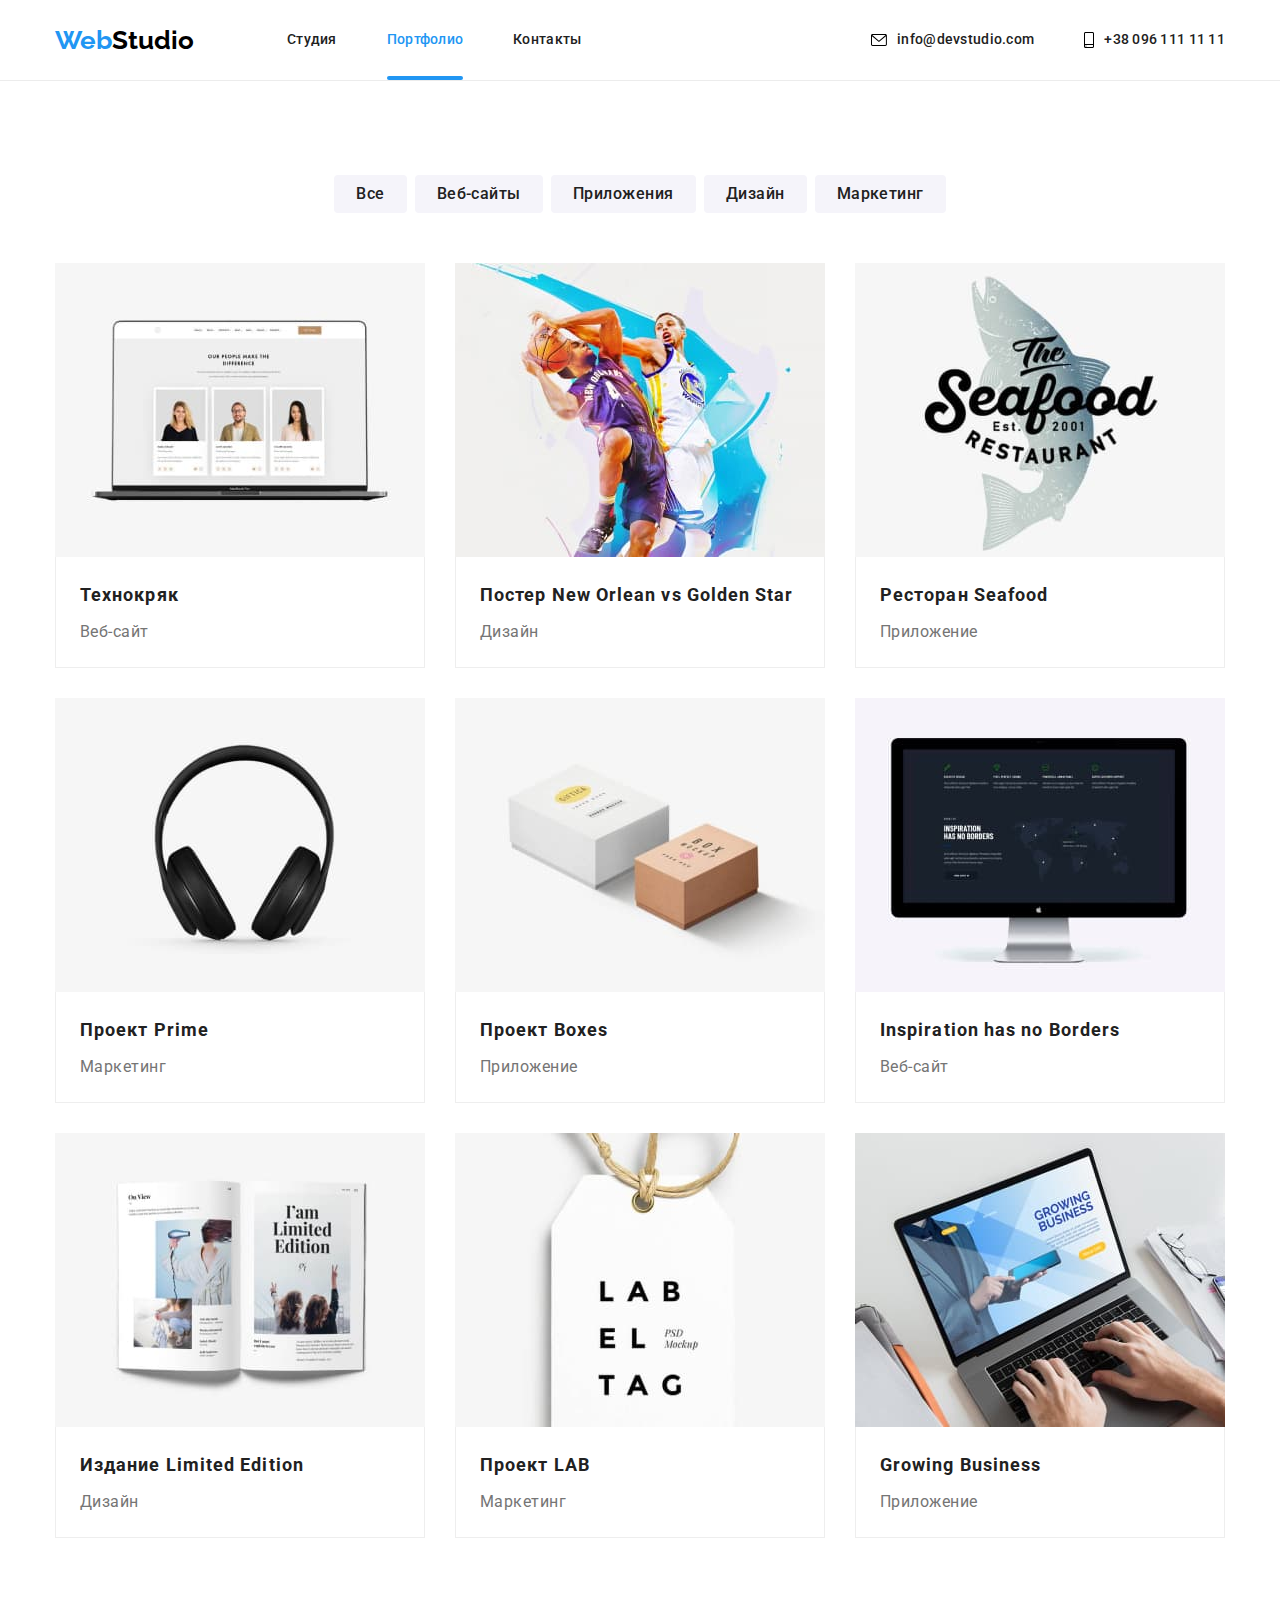
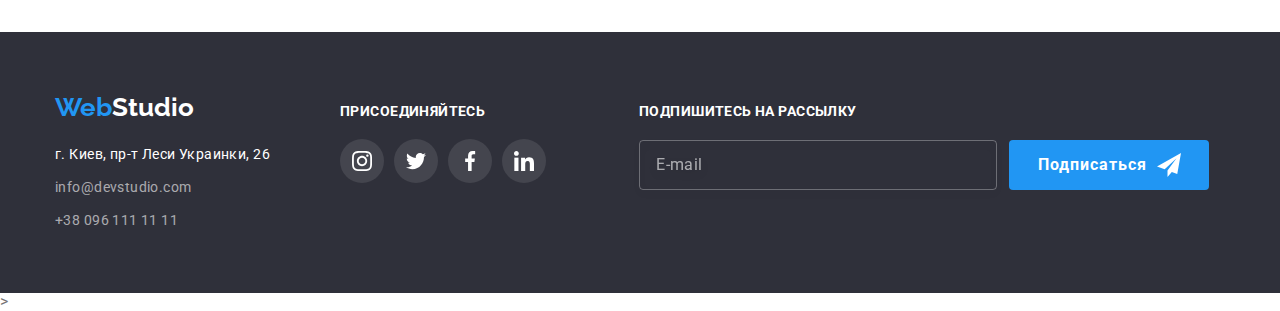
==== portfolio.html @ 2a8b338e "4" ====
<!DOCTYPE html>
<html lang="ru">
  <head>
    <meta charset="UTF-8" />
    <meta http-equiv="X-UA-Compatible" content="IE=edge" />
    <meta name="viewport" content="width=device-width, initial-scale=1.0" />
    <title>Web Studio</title>
    <link
      rel="stylesheet"
      href="https://cdnjs.cloudflare.com/ajax/libs/modern-normalize/1.1.0/modern-normalize.min.css"
    />
    <link rel="stylesheet" href="./css/styles.css" />
    <link rel="stylesheet" href="./css/main.min.css" />
    <link rel="preconnect" href="https://fonts.googleapis.com" />
    <link rel="preconnect" href="https://fonts.gstatic.com" crossorigin />
    <link
      href="https://fonts.googleapis.com/css2?family=Raleway:wght@700&family=Roboto:wght@400;500;700;900&display=swap"
      rel="stylesheet"
    />
  </head>
  <body>
    <!-- header -->
    <header class="header">
      <div class="container">
        <div class="header__flex">
          <nav class="header__nav">
            <a class="logo link-decoration" href="index.html"
              ><span class="logo__fp" lang="en">Web</span
              ><span class="logo__sp logo__sp--dark" lang="en">Studio</span></a
            >
            <ul class="nav-list list-decoration header__nav-list">
              <li class="nav-list__item">
                <a class="nav-list__link link-decoration" href="index.html">Студия</a>
              </li>
              <li class="nav-list__item">
                <a
                  class="nav-list__link link-decoration nav-list__link--curent"
                  href="portfolio.html"
                  >Портфолио</a
                >
              </li>
              <li class="nav-list__item">
                <a class="nav-list__link link-decoration" href="index.html">Контакты</a>
              </li>
            </ul>
          </nav>
          <ul class="contacts-list list-decoration">
            <li class="contacts-list__item">
              <a class="contacts-list__link link-decoration" href="mailto:info@devstudio.com"
                ><svg class="contacts-list__icon contacts-list__icon--envelope-icon">
                  <use href="./images/icons/symbol-defs.svg#icon-envelope"></use>
                </svg>
                info@devstudio.com</a
              >
            </li>
            <li class="contacts-list__item">
              <a class="contacts-list__link link-decoration" href="tel:+380961111111"
                ><svg class="contacts-list__icon contacts-list__icon--smartphone-icon">
                  <use href="./images/icons/symbol-defs.svg#icon-smartphone"></use>
                </svg>
                +38 096 111 11 11</a
              >
            </li>
          </ul>
              <button type="button" class="menu-open-btn">
            <svg class="menu-open-btn__icon" width="40" height="40">
              <use href="./images/icons/symbol-defs.svg#icon-menu_40px"></use>
            </svg>
          </button>
        </div>
        </div>
      </div>
    </header>
    <!-- main content portfolio -->
    <main class="portfolio">
      <!-- portfolio menu -->
      <section class="portfolio-projects section">
        <div class="container">
          <h2 class="portfolio-projects__title visuallny-hidden">Виды работ</h2>
          <ul class="menu-list list-decoration portfolio-projects__menu-list">
            <li class="menu-list__item">
              <button class="menu-list__btn" type="button">Все</button>
            </li>
            <li class="menu-list__item">
              <button class="menu-list__btn" type="button">Веб-сайты</button>
            </li>
            <li class="menu-list__item">
              <button class="menu-list__btn" type="button">Приложения</button>
            </li>
            <li class="menu-list__item">
              <button class="menu-list__btn" type="button">Дизайн</button>
            </li>
            <li class="menu-list__item">
              <button class="menu-list__btn" type="button">Маркетинг</button>
            </li>
          </ul>
          <!-- portfolio projects -->
          <h2 class="portfolio-projects__title visuallny-hidden">Примеры проектов</h2>
          <ul class="projects-list list-decoration">
            <li class="projects-list__item">
              <div class="projects-list__thumb">
                <img
                  class="projects-list__img"
                  src="./images/portfolio1.jpg"
                  alt="фото ноутбука"
                  width="370"
                  height="294"
                />
                <p class="projects-list__parag">
                  Ресурс предлагает комплексные предложения с разным уровнем функционала и сервисов.
                  Все это позволит посетителю получить исчерпывающие сведения о компании или частном
                  лице.
                </p>
              </div>

              <div class="projects-list__wrapper">
                <h3 class="projects-list__title">Технокряк</h3>
                <p class="projects-list__text">Веб-сайт</p>
              </div>
            </li>
            <li class="projects-list__item">
              <div class="projects-list__thumb">
                <img
                  class="projects-list__img"
                  src="./images/portfolio2.jpg"
                  alt="фото постера"
                  width="370"
                  height="294"
                />
                <p class="projects-list__parag">
                  Ресурс предлагает комплексные предложения с разным уровнем функционала и сервисов.
                  Все это позволит посетителю получить исчерпывающие сведения о компании или частном
                  лице.
                </p>
              </div>
              <div class="projects-list__wrapper">
                <h3 class="projects-list__title">Постер New Orlean vs Golden Star</h3>
                <p class="projects-list__text">Дизайн</p>
              </div>
            </li>
            <li class="projects-list__item">
              <div class="projects-list__thumb">
                <img
                  class="projects-list__img"
                  src="./images/portfolio3.jpg"
                  alt="фото реламы ресторана"
                  width="370"
                  height="294"
                />
                <p class="projects-list__parag">
                  Ресурс предлагает комплексные предложения с разным уровнем функционала и сервисов.
                  Все это позволит посетителю получить исчерпывающие сведения о компании или частном
                  лице.
                </p>
              </div>
              <div class="projects-list__wrapper">
                <h3 class="projects-list__title">Ресторан Seafood</h3>
                <p class="projects-list__text">Приложение</p>
              </div>
            </li>
            <li class="projects-list__item">
              <div class="projects-list__thumb">
                <img
                  class="projects-list__img"
                  src="./images/portfolio4.jpg"
                  alt="фото коробочек"
                  width="370"
                  height="294"
                />
                <p class="projects-list__parag">
                  Ресурс предлагает комплексные предложения с разным уровнем функционала и сервисов.
                  Все это позволит посетителю получить исчерпывающие сведения о компании или частном
                  лице.
                </p>
              </div>
              <div class="projects-list__wrapper">
                <h3 class="projects-list__title">Проект Prime</h3>
                <p class="projects-list__text">Маркетинг</p>
              </div>
            </li>
            <li class="projects-list__item">
              <div class="projects-list__thumb">
                <img
                  class="projects-list__img"
                  src="./images/portfolio5.jpg"
                  alt="фото компьютера"
                  width="370"
                  height="294"
                />
                <p class="projects-list__parag">
                  Ресурс предлагает комплексные предложения с разным уровнем функционала и сервисов.
                  Все это позволит посетителю получить исчерпывающие сведения о компании или частном
                  лице.
                </p>
              </div>
              <div class="projects-list__wrapper">
                <h3 class="projects-list__title">Проект Boxes</h3>
                <p class="projects-list__text">Приложение</p>
              </div>
            </li>
            <li class="projects-list__item">
              <div class="projects-list__thumb">
                <img
                  class="projects-list__img"
                  src="./images/portfolio6.jpg"
                  alt="фото журнала"
                  width="370"
                  height="294"
                />
                <p class="projects-list__parag">
                  Ресурс предлагает комплексные предложения с разным уровнем функционала и сервисов.
                  Все это позволит посетителю получить исчерпывающие сведения о компании или частном
                  лице.
                </p>
              </div>
              <div class="projects-list__wrapper">
                <h3 class="projects-list__title">Inspiration has no Borders</h3>
                <p class="projects-list__text">Веб-сайт</p>
              </div>
            </li>
            <li class="projects-list__item">
              <div class="projects-list__thumb">
                <img
                  class="projects-list__img"
                  src="./images/portfolio7.jpg"
                  alt="фото этикетки"
                  width="370"
                  height="294"
                />
                <p class="projects-list__parag">
                  Ресурс предлагает комплексные предложения с разным уровнем функционала и сервисов.
                  Все это позволит посетителю получить исчерпывающие сведения о компании или частном
                  лице.
                </p>
              </div>
              <div class="projects-list__wrapper">
                <h3 class="projects-list__title">Издание Limited Edition</h3>
                <p class="projects-list__text">Дизайн</p>
              </div>
            </li>
            <li class="projects-list__item">
              <div class="projects-list__thumb">
                <img
                  class="projects-list__img"
                  src="./images/portfolio8.jpg"
                  alt="фото наушников"
                  width="370"
                  height="294"
                />
                <p class="projects-list__parag">
                  Ресурс предлагает комплексные предложения с разным уровнем функционала и сервисов.
                  Все это позволит посетителю получить исчерпывающие сведения о компании или частном
                  лице.
                </p>
              </div>
              <div class="projects-list__wrapper">
                <h3 class="projects-list__title">Проект LAB</h3>
                <p class="projects-list__text">Маркетинг</p>
              </div>
            </li>
            <li class="projects-list__item">
              <div class="projects-list__thumb">
                <img
                  class="projects-list__img"
                  src="./images/portfolio9.jpg"
                  alt="фото нотбука "
                  width="370"
                  height="294"
                />
                <p class="projects-list__parag">
                  Ресурс предлагает комплексные предложения с разным уровнем функционала и сервисов.
                  Все это позволит посетителю получить исчерпывающие сведения о компании или частном
                  лице.
                </p>
              </div>
              <div class="projects-list__wrapper">
                <h3 class="projects-list__title">Growing Business</h3>
                <p class="projects-list__text">Приложение</p>
              </div>
            </li>
          </ul>
        </div>
      </section>
    </main>
    <!-- footer -->

    <footer class="footer">
      <div class="container container--flex">
        <div class="footer__tab">
          <div class="contacts footer__contacts">
            <a class="logo footer__logo link-decoration" href="index.html"
              ><span class="logo__fp" lang="en">Web</span
              ><span class="logo__sp logo__sp--inverse" lang="en">Studio</span>
            </a>
            <address class="address">
              <ul class="address-list list-decoration">
                <li class="address-list__item">
                  <a class="address-list__link link-decoration" href="index.html"
                    >г. Киев, пр-т Леси Украинки, 26
                  </a>
                </li>
                <li class="address-list__item">
                  <a
                    class="address-list__link link-decoration address-list__link--dark"
                    href="mailto:info@devstudio.com"
                    >info@devstudio.com
                  </a>
                </li>
                <li class="address-list__item">
                  <a
                    class="address-list__link link-decoration address-list__link--dark"
                    href="tel:+380961111111"
                    >+38 096 111 11 11
                  </a>
                </li>
              </ul>
            </address>
          </div>
          <div class="social footer__social">
            <h3 class="social__title">присоединяйтесь</h3>
            <ul class="social-list list-decoration">
              <li class="social-list__item">
                <a class="social-list__link link-decoration" href="">
                  <svg class="social-list__icon" width="20" height="20">
                    <use href="./images/icons/symbol-defs.svg#icon-instagram"></use>
                  </svg>
                </a>
              </li>
              <li class="social-list__item">
                <a class="social-list__link link-decoration" href="">
                  <svg class="social-list__icon" width="20" height="20">
                    <use href="./images/icons/symbol-defs.svg#icon-twitter"></use>
                  </svg>
                </a>
              </li>
              <li class="social-list__item">
                <a class="social-list__link link-decoration" href="">
                  <svg class="social-list__icon" width="20" height="20">
                    <use href="./images/icons/symbol-defs.svg#icon-facebook"></use>
                  </svg>
                </a>
              </li>
              <li class="social-list__item">
                <a class="social-list__link link-decoration" href="">
                  <svg class="social-list__icon" width="20" height="20">
                    <use href="./images/icons/symbol-defs.svg#icon-linkedin"></use>
                  </svg>
                </a>
              </li>
            </ul>
          </div>
        </div>
        <form action="" class="subscribe-form">
          <label class="subscribe-form__label" for="footer-email">Подпишитесь на рассылку</label>
          <div class="subscribe-form__position">
            <input
              class="subscribe-form__email"
              type="email"
              name="footer-email"
              id="footer-email"
              placeholder="E-mail"
            />
            <button class="subscribe-form__but button" type="submit">
              Подписаться<svg class="subscribe-form__icon" width="24" height="24">
                <use href="./images/icons/symbol-defs.svg#icon-send"></use>
              </svg>
            </button>
          </div>
        </form>
      </div>
    </footer>
    >
  </body>
  <script src="./js/menu.js"></script>
</html>
---- css/styles.css ----
/* ------ header ------> */

/* ------ section banner ------> */

/* ------ section descriptions------> */

/* ------ section our_work------> */

/* ------ section our_team------> */

/* ------ customers------> */

/* ------ footer------> */

/* ------------------ PORTFOLIO-----------------------> */
/* ------ portfolio menu------> */

/* ------ portfolio projects------> */

/* ------ modal ------> */
---- css/main.min.css ----
:root{--accent-color: #2196f3;--main-text-color: #757575;--main-header-color: #212121;--main-background-color: #e5e5e5;--sec-background-color: #f5f4fa;--white-text-color: #ffffff;--main-font: "Roboto";--alt-main-font: "sans-serif";--second-font: "Raleway"}.link-decoration{text-decoration:none}.link-decoration:hover,.link-decoration:focus{color:var(--accent-color)}textarea{resize:none}.list-decoration{padding:0;margin:0;list-style:none}img{display:block;max-width:100%;height:auto}.section-title{margin-top:0;margin-bottom:50px;text-align:center;font-weight:700;font-size:36px;line-height:1.17;letter-spacing:.03em;color:var(--main-header-color)}.section{padding-top:60px;padding-bottom:60px}@media screen and (min-width: 1200px){.section{padding-top:94px;padding-bottom:94px}}body{font-family:var(--main-font),var(--alt-main-font);color:var(--main-text-color);background:#fff}.button{min-width:200px;padding:10px 32px;font-family:inherit;font-weight:700;font-size:16px;line-height:1.88;text-align:center;letter-spacing:.06em;color:var(--white-text-color);background:var(--accent-color);cursor:pointer;border:none;border-radius:4px;transition:box-shadow 250ms cubic-bezier(0.4, 0, 0.2, 1)}.button:hover,.button:focus{box-shadow:0px 4px 4px rgba(0,0,0,.15)}.color-decoration{color:rgba(255,255,255,.6)}.visuallny-hidden{position:absolute;white-space:nowrap;width:1px;height:1px;overflow:hidden;border:0;padding:0;clip:rect(0 0 0 0);clip-path:inset(50%);margin:-1px}.container{margin:0 auto;width:100%;padding-left:15px;padding-right:15px}@media screen and (min-width: 480px){.container{width:480px}}@media screen and (min-width: 768px){.container{width:768px}}@media screen and (min-width: 1200px){.container{width:1200px}}@media screen and (min-width: 1200px){.container--flex{display:flex;flex-direction:row;align-items:baseline}}.header{border-bottom:1px solid #ececec}.header__flex{display:flex;align-items:center}.header__nav{display:flex;align-items:center}@media screen and (min-width: 768px)and (max-width: 1199px){.header__nav{margin-right:84px}}.menu-open-btn{display:none}@media screen and (min-width: 480px)and (max-width: 767px){.menu-open-btn{border:none;background-color:rgba(0,0,0,0);display:block;margin-left:auto;cursor:pointer}}.menu-open-btn:hover .menu-open-btn__icon{fill:var(--accent-color)}.menu-open-btn:focus .menu-open-btn__icon{fill:var(--accent-color)}.menu-close-btn{position:absolute;border:none;background-color:rgba(0,0,0,0);display:block;margin-left:auto;cursor:pointer;padding:0;top:10px;right:15px}.menu-close-btn:hover .menu-close-btn__icon{fill:var(--accent-color)}.menu-close-btn:focus .menu-close-btn__icon{fill:var(--accent-color)}.logo{display:block;font-family:var(--second-font);font-style:normal;font-weight:700;font-size:26px;line-height:1.19}.logo__fp{color:var(--accent-color)}.footer__logo{margin-bottom:20px}.logo__sp--dark{color:#000}.logo__sp--inverse{color:var(--white-text-color)}.nav-list{display:flex;align-items:center}@media screen and (min-width: 480px)and (max-width: 767px){.nav-list{display:none}}.header__nav-list{margin-left:88px}@media screen and (min-width: 1200px){.header__nav-list{margin-left:93px}}.nav-list__link{display:block;padding-top:32px;padding-bottom:32px;font-weight:500;font-size:14px;line-height:1.14;letter-spacing:.02em;color:var(--main-header-color);transition:color 250ms cubic-bezier(0.4, 0, 0.2, 1)}.nav-list__item{position:relative}.nav-list__item:not(:last-child){margin-right:50px}.nav-list__link--curent{color:var(--accent-color)}.nav-list__link--curent::after{content:"";position:absolute;bottom:0;left:0;width:100%;height:4px;border-radius:4px;background:var(--accent-color)}.contacts-list{display:flex;flex-direction:column}@media screen and (min-width: 480px)and (max-width: 767px){.contacts-list{display:none}}@media screen and (min-width: 1200px){.contacts-list{flex-direction:row;margin-left:auto}}@media screen and (min-width: 480px)and (max-width: 767px){.contacts{display:flex;flex-direction:column;align-items:center}}.contacts-list__item:not(:last-child){margin-bottom:10px}@media screen and (min-width: 1200px){.contacts-list__item:not(:last-child){margin-right:50px;margin-bottom:0px}}.contacts-list__link{color:var(--main-text-color);display:flex;align-items:center;font-weight:500;font-size:14px;line-height:1.14;letter-spacing:.02em;color:var(--main-header-color);transition:color 250ms cubic-bezier(0.4, 0, 0.2, 1)}@media screen and (min-width: 1200){.contacts-list__link{padding-top:32px;padding-bottom:32px}}@media screen and (min-width: 768px)and (max-width: 1199px){.contacts-list__link--top{padding-top:21px}}@media screen and (min-width: 768px)and (max-width: 1199px){.contacts-list__link--bottom{padding-bottom:21px}}.contacts-list__icon{transition:fill 250ms cubic-bezier(0.4, 0, 0.2, 1)}.contacts-list__link:hover .contacts-list__icon,.contacts-list__link:focus .contacts-list__icon{fill:var(--accent-color)}.contacts-list__icon--envelope-icon{width:16px;height:12px;margin-right:10px}.contacts-list__icon--smartphone-icon{width:10px;height:16px;margin-right:10px}.banner{padding-top:0;padding-bottom:0;background:#2f303a;text-align:center}.banner__overlay{max-width:1600px;height:600px;margin-right:auto;margin-left:auto;background-image:linear-gradient(rgba(47, 48, 58, 0.4), rgba(47, 48, 58, 0.4)),url(../images/bannerbg.jpg);background-repeat:no-repeat;background-position:center;background-size:cover}.baner__content{padding-top:200px;padding-bottom:200px}.banner__title{margin-top:0;margin-bottom:30px;font-weight:900;font-size:26px;line-height:1.62;letter-spacing:.06em;text-transform:uppercase;color:var(--white-text-color)}@media screen and (min-width: 1200px){.banner__title{margin-bottom:40px;font-size:44px;line-height:1.36}}.banner__button{min-width:200px;padding:10px 32px;font-family:inherit;font-weight:700;font-size:16px;line-height:1.88;text-align:center;letter-spacing:.06em;color:var(--white-text-color);background:var(--accent-color);cursor:pointer;border:none;border-radius:4px;transition:box-shadow 250ms cubic-bezier(0.4, 0, 0.2, 1)}.banner__button:hover,.banner__button:focus{box-shadow:0px 4px 4px rgba(0,0,0,.15)}@media screen and (min-width: 678px){.descriptions-list{display:flex;flex-wrap:wrap}}@media screen and (min-width: 1200px){.descriptions-list{display:flex;flex-direction:row}}.descriptions-list__item{width:450px;margin-bottom:30px}.descriptions-list__item:last-child{margin-bottom:0}@media screen and (min-width: 768px)and (max-width: 1199px){.descriptions-list__item{width:354px;margin-right:30px;margin-bottom:30px}.descriptions-list__item:nth-last-child(-n+2){margin-bottom:0}.descriptions-list__item:nth-child(2n){margin-right:0}}@media screen and (min-width: 1200px){.descriptions-list__item{width:270px;margin-right:30px}.descriptions-list__item:last-child{margin-right:0}}.descriptions-list__link{display:flex;justify-content:center;align-items:center;height:120px;margin-bottom:30px;background-color:#f5f4fa;border-radius:4px}.descriptions-list__caption{text-align:center;margin-top:0;margin-bottom:10px;font-weight:700;font-size:14px;line-height:1.14;letter-spacing:.03em;text-transform:uppercase;color:var(--main-header-color)}@media screen and (min-width: 768px){.descriptions-list__caption{text-align:left}}.descriptions-list__text{margin-top:0;margin-bottom:0;font-size:14px;line-height:1.71;letter-spacing:.03em}.work{padding-top:0}@media screen and (max-width: 1200px){.work{display:none}}.work-list{display:flex}.work-list__item{width:370px;margin-right:30px}.work-list__item:last-child{margin-right:0}.work-list__img{display:block;max-width:100%;height:auto}.work-list__caption{margin-top:0;margin-bottom:0;padding-top:27px;padding-bottom:27px;width:370px;height:70px;font-weight:700;font-size:14px;line-height:16px;text-align:center;letter-spacing:.03em;text-transform:uppercase;color:#fff;position:absolute;background:rgba(47,48,58,.8);bottom:0;left:0}.work-list__tumb{position:relative}.team{background:var(--sec-background-color)}.team-list__img{display:block;max-width:100%;height:auto}@media screen and (min-width: 678px){.team-list{display:flex;flex-wrap:wrap}}.team-list__item{width:450px;margin-bottom:30px;background:#fff;box-shadow:0px 1px 3px rgba(0,0,0,.12),0px 1px 1px rgba(0,0,0,.14),0px 2px 1px rgba(0,0,0,.2);border-radius:0px 0px 4px 4px}.team-list__item:last-child{margin-bottom:0}@media screen and (min-width: 768px)and (max-width: 1199px){.team-list__item{width:354px;margin-right:30px}.team-list__item:nth-last-child(-n+2){margin-bottom:0}.team-list__item:nth-child(2n){margin-right:0}}@media screen and (min-width: 1200px){.team-list__item{width:270px;margin-bottom:0;margin-right:30px}.team-list__item:last-child{margin-right:0px}}.team-list__wrapper{padding-top:30px;padding-bottom:30px;text-align:center}.team-list__caption{margin-top:0;margin-bottom:10px;font-weight:500;font-size:16px;line-height:1.19;letter-spacing:.03em;color:var(--main-header-color)}.team-list__text{margin-top:0;margin-bottom:16px;font-size:16px;line-height:1.19;letter-spacing:.03em}.soc-list{display:flex;flex-direction:row;justify-content:center}.soc-list__item:not(:last-child){margin-right:10px}.soc-list__link{display:flex;justify-content:center;align-items:center;width:44px;height:44px;background:#fff;border-radius:50%;transition:background-color 250ms cubic-bezier(0.4, 0, 0.2, 1)}.soc-list__link:hover,.soc-list__link:focus{background:var(--accent-color)}.soc-list__icon{fill:#afb1b8;transition:fill 250ms cubic-bezier(0.4, 0, 0.2, 1)}.soc-list__link:hover .soc-list__icon,.soc-list__link:focus .soc-list__icon{fill:#fff}.customers-list{display:flex;flex-wrap:wrap;justify-content:center}@media screen and (min-width: 1200px){.customers-list{flex-flow:row}}.customers-list__item{margin-right:30px;margin-bottom:30px}@media screen and (min-width: 480px)and (max-width: 767px){.customers-list__item:nth-child(2n){margin-right:0}.customers-list__item:nth-last-child(-n+2){margin-bottom:0}}@media screen and (min-width: 768px)and (max-width: 1199px){.customers-list__item:nth-child(3n){margin-right:0}.customers-list__item:nth-last-child(-n+3){margin-bottom:0}}@media screen and (min-width: 1200px){.customers-list__item{margin-right:30px}.customers-list__item:last-child{margin-right:0}}.customers-list__link{display:flex;justify-content:center;align-items:center;width:210px;height:92px;border:1px solid #afb1b8;border-radius:4px;transition:border 250ms cubic-bezier(0.4, 0, 0.2, 1)}.customers-list__link:hover,.customers-list__link:focus{border:1px solid #2196f3}@media screen and (min-width: 768px){.customers-list__link{width:226px}}@media screen and (min-width: 1200px){.customers-list__link{width:170px}}.customers-list__icon{fill:#afb1b8;transition:fill 250ms cubic-bezier(0.4, 0, 0.2, 1)}.customers-list__link:hover .customers-list__icon,.customers-list__link:focus .customers-list__icon{fill:var(--accent-color)}.footer{padding-top:60px;padding-bottom:60px;background:#2f303a}.footer__tab{display:flex;flex-direction:column}@media screen and (min-width: 768px){.footer__tab{flex-direction:row;align-items:baseline;justify-content:space-evenly;margin-bottom:60px}}@media screen and (min-width: 1200px){.footer__tab{margin-bottom:0}}@media screen and (min-width: 1200px){.footer__contacts{flex-grow:1;margin-right:70px}}@media screen and (min-width: 480px)and (max-width: 767px){.address-list{display:flex;flex-direction:column;align-items:center;margin-bottom:60px}}.address-list__item{margin-bottom:9px}.address-list__item:last-child{margin-bottom:0}.address-list__link{display:inline-block;font-style:normal;font-size:14px;line-height:1.71;letter-spacing:.03em;color:var(--white-text-color);transition:color 250ms cubic-bezier(0.4, 0, 0.2, 1)}.address-list__link--dark{color:rgba(255,255,255,.6)}@media screen and (min-width: 480px)and (max-width: 767px){.footer__social{display:flex;flex-direction:column;align-items:center;margin-bottom:60px}}@media screen and (min-width: 1200px){.footer__social{margin-right:93px}}.social__title{margin-top:0;margin-bottom:20px;font-weight:700;font-size:14px;line-height:16px;letter-spacing:.03em;text-transform:uppercase;color:#fff}.social-list{display:flex;flex-direction:row}.social-list__link{display:flex;justify-content:center;align-items:center;width:44px;height:44px;border-radius:50%;background:rgba(255,255,255,.1);transition:background-color 250ms cubic-bezier(0.4, 0, 0.2, 1)}.social-list__link:hover,.social-list__link:focus{background:var(--accent-color)}.social-list__item:not(:last-child){margin-right:10px}.social-list__icon{fill:#fff}@media screen and (min-width: 480px)and (max-width: 1199px){.subscribe-form{display:flex;flex-direction:column;align-items:center}}.subscribe-form__label{display:block;margin-bottom:20px;font-weight:700;font-size:14px;line-height:1.14;letter-spacing:.03em;text-transform:uppercase;color:#fff}.subscribe-form__email{margin-bottom:20px;padding:15px 16px;width:450px;height:50px;border:1px solid rgba(255,255,255,.3);filter:drop-shadow(0px 4px 4px rgba(0, 0, 0, 0.15));border-radius:4px;background-color:rgba(0,0,0,0);color:var(--main-text-color);outline:none;transition:border-color 250ms cubic-bezier(0.4, 0, 0.2, 1)}.subscribe-form__email:focus{border-color:var(--accent-color)}.subscribe-form__email::placeholder{font-weight:400;font-size:16px;line-height:1.25;letter-spacing:.03em;color:rgba(255,255,255,.6)}@media screen and (min-width: 1200px){.subscribe-form__email{width:358px;margin-bottom:0;margin-right:12px}}@media screen and (min-width: 480px)and (max-width: 1199px){.subscribe-form__position{display:flex;flex-direction:column;align-items:center}}@media screen and (min-width: 1200px){.subscribe-form__position{display:flex;flex-direction:row}}.subscribe-form__but{display:flex;align-items:center;padding-left:29px;padding-right:28px;padding-top:10px;padding-bottom:10px}.subscribe-form__icon{margin-left:10px;fill:var(--white-text-color)}.portfolio-projects__menu-list{display:flex}@media screen and (min-width: 480px)and (max-width: 767px){.portfolio-projects__menu-list{flex-wrap:wrap;margin-bottom:40px}}@media screen and (min-width: 768px){.portfolio-projects__menu-list{justify-content:center;margin-bottom:50px}}.menu-list__btn{font-family:inherit;font-weight:500;font-size:16px;line-height:1.6;text-align:center;letter-spacing:.03em;color:var(--main-header-color);background:var(--sec-background-color);cursor:pointer;border:none;border-radius:4px;padding:6px 22px;transition:color 250ms cubic-bezier(0.4, 0, 0.2, 1),background-color 250ms cubic-bezier(0.4, 0, 0.2, 1),box-shadow 250ms cubic-bezier(0.4, 0, 0.2, 1)}.menu-list__btn:hover,.menu-list__btn:focus{color:var(--white-text-color);background:var(--accent-color);box-shadow:0px 3px 1px rgba(0,0,0,.1),0px 1px 2px rgba(0,0,0,.08),0px 2px 2px rgba(0,0,0,.12)}.menu-list__item{margin-right:8px}@media screen and (min-width: 480px)and (max-width: 767px){.menu-list__item{margin-bottom:21px}}.menu-list__item:last-child{margin-right:0}.projects-list{display:flex;flex-wrap:wrap}.projects-list__item{width:450px;background:#fff;transition:box-shadow 250ms cubic-bezier(0.4, 0, 0.2, 1)}.projects-list__item:hover{box-shadow:0px 1px 1px rgba(0,0,0,.12),0px 4px 4px rgba(0,0,0,.06),1px 4px 6px rgba(0,0,0,.16)}@media screen and (min-width: 768px){.projects-list__item{margin-right:30px;margin-bottom:30px}}@media screen and (min-width: 768px)and (max-width: 1199px){.projects-list__item{width:354px}.projects-list__item:nth-last-child(-n+32){margin-bottom:0}.projects-list__item:nth-child(2n){margin-right:0}}@media screen and (min-width: 1200px){.projects-list__item{width:370px}.projects-list__item:nth-last-child(-n+3){margin-bottom:0}.projects-list__item:nth-child(3n){margin-right:0}}.projects-list__thumb{overflow:hidden;position:relative}.projects-list__img{display:block;max-width:100%;height:auto}.projects-list__parag{margin-top:0;margin-bottom:0;padding:63px 24px;height:100%;position:absolute;top:0;left:0;transform:translateY(100%);background:rgba(33,150,243,.9);font-weight:400;font-size:18px;line-height:1.56;letter-spacing:.03em;color:#fff;transition:transform 250ms cubic-bezier(0.4, 0, 0.2, 1)}.projects-list__item:hover .projects-list__parag{opacity:1;transform:translateY(0)}.projects-list__wrapper{padding:20px 24px;border-right:1px solid #eee;border-bottom:1px solid #eee;border-left:1px solid #eee}.projects-list__title{margin-top:0;margin-bottom:4px;font-weight:700;font-size:18px;line-height:2;letter-spacing:.06em;color:var(--main-header-color)}.projects-list__text{margin-top:0;margin-bottom:0;font-size:16px;line-height:1.88;letter-spacing:.03em}.backdrop{position:fixed;left:0;top:0;width:100%;height:100%;background:rgba(0,0,0,.2);transition:opacity 300ms,visibility 300ms}.is-hidden{opacity:0;pointer-events:none;visibility:hidden;}.modal{position:absolute;top:50%;left:50%;padding:40px;width:528px;min-height:581px;transform:rotate(360deg) translate(-50%, -50%) scale(1);border-radius:4px;background:#fff;transition:transform 600ms,opacity 2000ms}.backdrop.is-hidden .modal{transform:rotate(0) scale(0.3);opacity:.1}.modal__title{margin-top:0;margin-bottom:12px;font-weight:700;font-size:20px;line-height:1.15;text-align:center;letter-spacing:.03em;color:var(--main-header-color)}.button-close{padding:0;position:absolute;top:8px;right:8px;width:30px;height:30px;border:1px solid #999;border-radius:50%;display:flex;justify-content:center;align-items:center;background-color:rgba(0,0,0,0)}.button-close__icon{transition:fill 250ms cubic-bezier(0.4, 0, 0.2, 1)}.button-close:hover .button-close__icon,.button-close:focus .button-close__icon{fill:var(--accent-color)}.modal__modal-form{margin-right:auto;margin-left:auto}.modal__form-field:not(:last-child){margin-bottom:10px}.modal__label{display:block;margin-bottom:4px;font-weight:400;font-size:12px;line-height:1.17;letter-spacing:.01em;color:var(--main-text-color)}.modal__input{width:100%;height:40px;display:block;padding-left:42px;padding-top:12px;padding-bottom:12px;border:1px solid rgba(33,33,33,.2);border-radius:4px;background-color:rgba(0,0,0,0);outline:none;transition:border-color 250ms cubic-bezier(0.4, 0, 0.2, 1)}.modal__input:focus{border-color:var(--accent-color)}.modal__textarea{padding:12px 16px;height:120px;width:100%;display:block;border:1px solid rgba(33,33,33,.2);border-radius:4px;background-color:rgba(0,0,0,0);outline:none;transition:border-color 250ms cubic-bezier(0.4, 0, 0.2, 1)}.modal__textarea:focus{border-color:var(--accent-color)}.modal__textarea::placeholder{font-weight:400;font-size:14px;line-height:1.14;letter-spacing:.01em;color:rgba(117,117,117,.5)}.modal__position{position:relative}.modal__icon{position:absolute;top:50%;left:12px;transform:translateY(-50%);fill:var(--main-header-color);transition:fill 250ms cubic-bezier(0.4, 0, 0.2, 1)}.modal__input:focus+.modal__icon{fill:var(--accent-color)}.modal__agreement-wrapper{margin-top:20px;margin-bottom:30px}.modal__modal-form-but{display:block;margin:auto}.modal__agreement{font-weight:400;font-size:14px;line-height:1.71;letter-spacing:.03em}.modal__agreement-two{color:var(--accent-color);font-weight:400;font-size:14px;line-height:1.71;letter-spacing:.03em}.modal__agreement-two::after{width:100%;height:1px;background-color:var(--accent-color);content:"";position:absolute;bottom:0;left:0}.modal__agreement-two::after{width:100%;height:1px;background-color:var(--accent-color);content:"";position:absolute;bottom:0;left:0}.modal__agreement-check-field{display:flex;align-items:center;justify-content:center;height:24px;width:100%;margin-bottom:30px}.modal__agreement-check-box{width:16px;height:15px;border:1px solid var(--main-header-color);border-radius:2px;background-color:rgba(0,0,0,0);margin-right:7px;display:flex;justify-content:center;align-items:center}.modal__agreement-checkbox:checked+.modal__agreement-check-field .modal__agreement-check-box{border:none}.modal__agreement-checkbox:focus+.modal__agreement-check-field .modal__agreement-check-box{border-color:var(--accent-color)}.modal__icon-checked{fill:rgba(0,0,0,0);transition:fill 250ms cubic-bezier(0.4, 0, 0.2, 1)}.modal__agreement-checkbox:checked+.modal__agreement-check-field .modal__icon-checked{fill:var(--accent-color)}.modal__agreement-position{position:relative}.mob-menu{position:fixed;top:0;background-color:#fff;height:100vh;width:100vw;padding-top:48px;padding-bottom:48px}.mob-menu .container{display:flex;flex-direction:column;height:100%;justify-content:space-between;overflow:auto}.mob-menu-list{margin-left:40px}.mob-menu-list__item:not(:last-child){margin-bottom:30px}.mob-menu__link{color:var(--main-header-color);font-weight:500;font-size:40px;line-height:1.18;letter-spacing:.02em}.mob-menu-contacts-list{margin-left:40px;margin-bottom:64px}.mob-menu-contacts-list__item:not(:last-child){margin-bottom:30px}.mob-menu-contacts-list__item:last-child .mob-menu-contacts-list__link{font-size:24px;line-height:1.17;letter-spacing:.02em;color:var(--main-text-color)}.mob-menu-contacts-list__link{color:var(--accent-color);font-weight:500;font-size:40px;line-height:1.18;letter-spacing:.02em}.mob-menu-soc-list{margin-left:40px;display:flex;flex-direction:row}.mob-menu-soc-list__item{position:relative}.mob-menu-soc-list__item:not(:last-child){margin-right:10px;padding-right:10px;border-right:1px solid rgba(33,33,33,.2)}.mob-menu-soc__link{font-weight:500;font-size:18px;line-height:1.22;letter-spacing:.02em;color:var(--accent-color)}/*# sourceMappingURL=main.min.css.map */
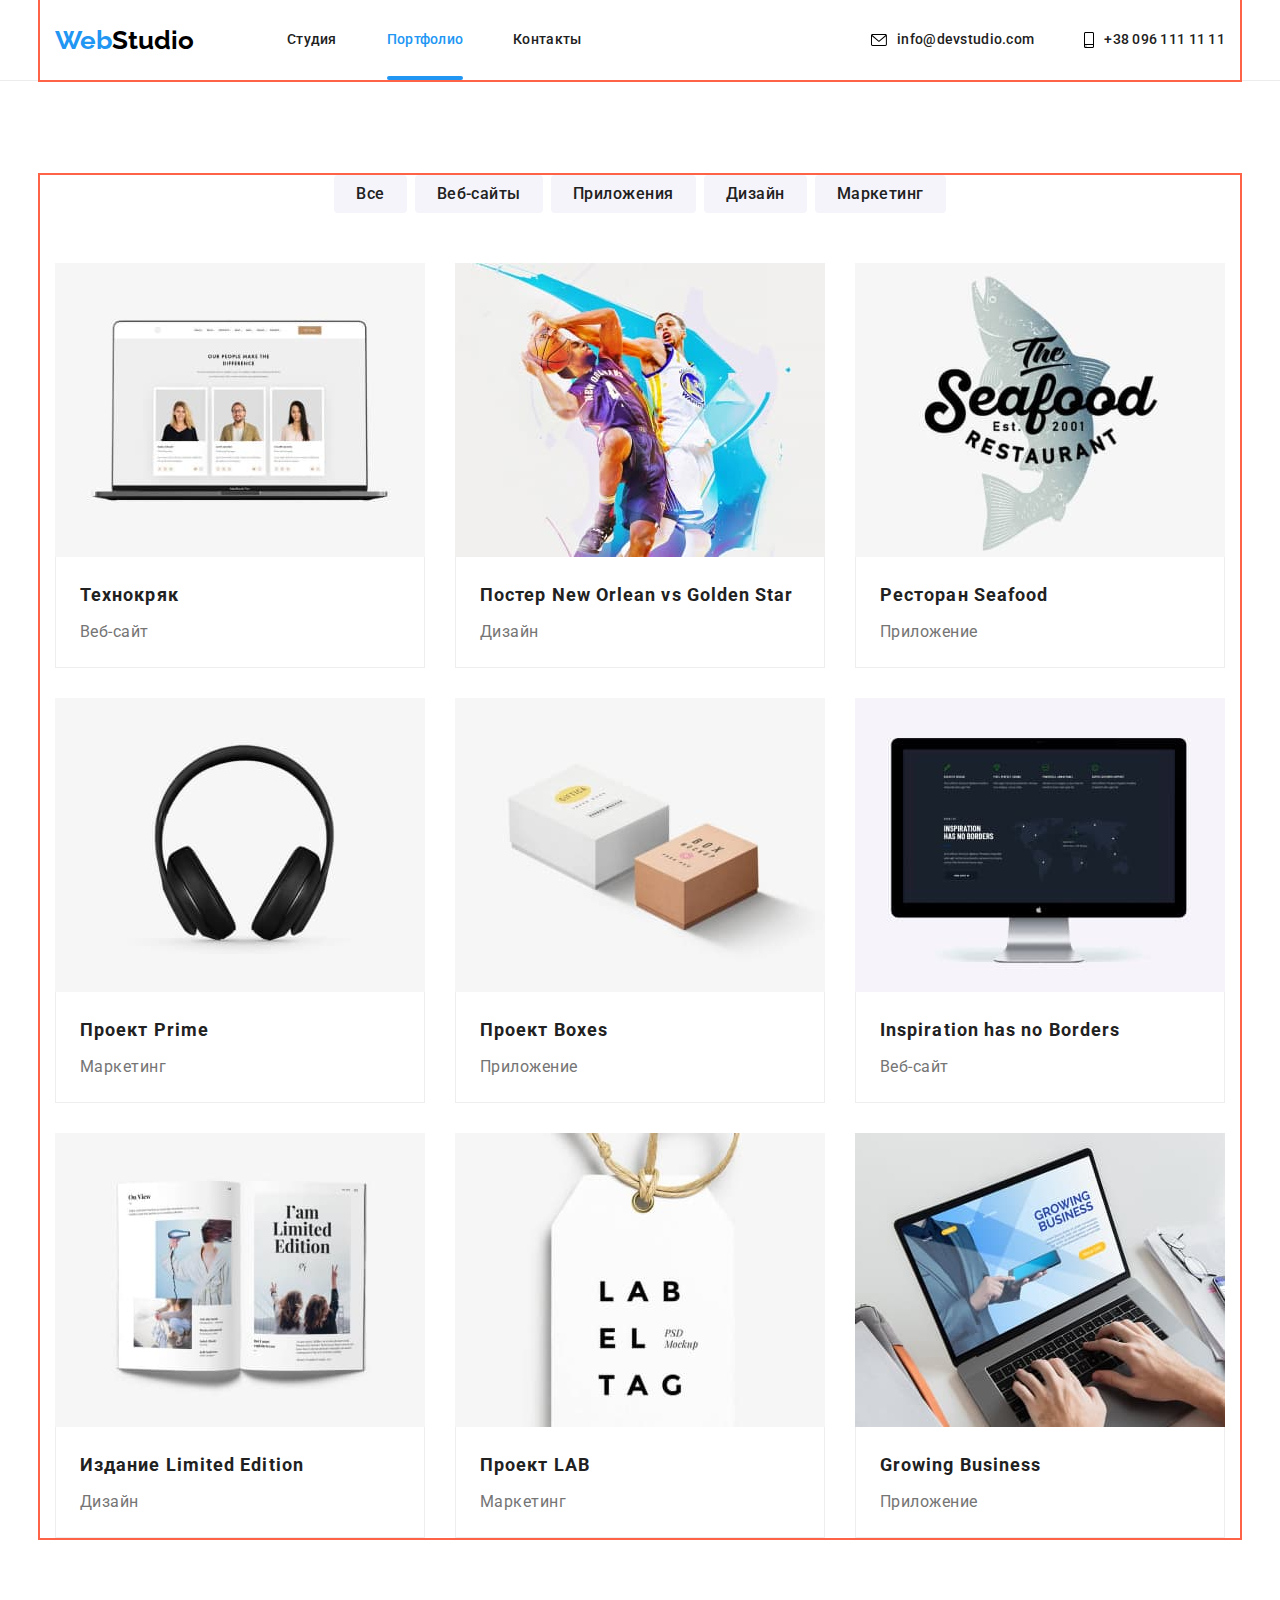
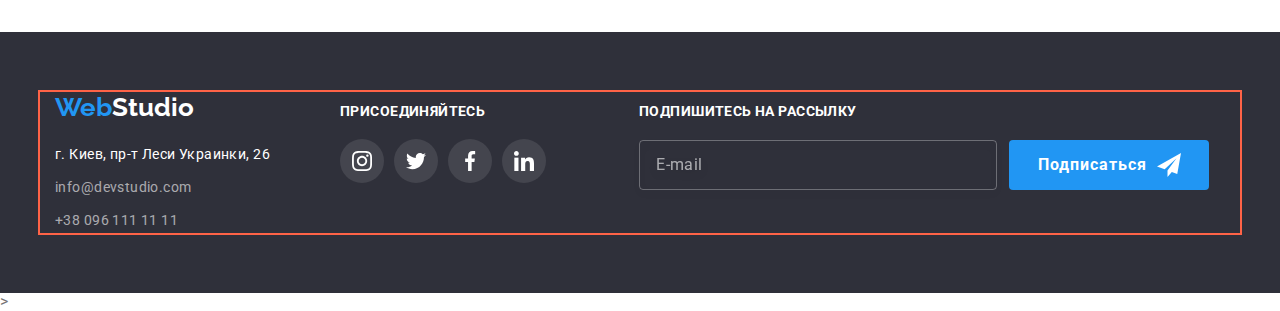
==== commit ec5061e6: "7" ====
--- a/portfolio.html
+++ b/portfolio.html
@@ -62,12 +62,69 @@
               >
             </li>
           </ul>
-              <button type="button" class="menu-open-btn">
+              <button type="button" class="menu-open-btn" data-menu-open>
             <svg class="menu-open-btn__icon" width="40" height="40">
               <use href="./images/icons/symbol-defs.svg#icon-menu_40px"></use>
             </svg>
           </button>
         </div>
+        </div>
+      </div><!-- mob menu -->
+      <div class="mob-menu is-hidden" data-menu>
+        <div class="container">
+          <div class="mob-menu-top">
+            <button type="button" class="menu-close-btn" data-menu-close>
+              <svg class="menu-close-btn__icon" width="40" height="40">
+                <use href="./images/icons/symbol-defs.svg#icon-close_40px"></use>
+              </svg>
+            </button>
+            <ul class="mob-menu-list list-decoration">
+              <li class="mob-menu-list__item">
+                <a
+                  class="mob-menu__link link-decoration"
+                  href="index.html"
+                  >Студия</a
+                >
+              </li>
+              <li class="mob-menu-list__item">
+                <a class="mob-menu__link link-decoration mob-menu__link--curent" href="portfolio.html">Портфолио</a>
+              </li>
+              <li class="mob-menu-list__item">
+                <a class="mob-menu__link link-decoration" href="index.html">Контакты</a>
+              </li>
+            </ul>
+          </div>
+          <div class="mob-menu-bottom">
+            <ul class="mob-menu-contacts-list list-decoration">
+              <li class="mob-menu-contacts-list__item">
+                <a class="mob-menu-contacts-list__link link-decoration" href="tel:+380961111111">
+                  +38 096 111 11 11</a
+                >
+              </li>
+              <li class="mob-menu-contacts-list__item">
+                <a
+                  class="mob-menu-contacts-list__link link-decoration"
+                  href="mailto:info@devstudio.com"
+                >
+                  info@devstudio.com</a
+                >
+              </li>
+            </ul>
+            <ul class="mob-menu-soc-list list-decoration">
+              <li class="mob-menu-soc-list__item">
+                <a href="" class="mob-menu-soc__link link-decoration"> Instagram</a>
+              </li>
+              <li class="mob-menu-soc-list__item">
+                <a href="" class="mob-menu-soc__link link-decoration">Twitter</a>
+              </li>
+              <li class="mob-menu-soc-list__item">
+                <a href="" class="mob-menu-soc__link link-decoration">Facebook</a>
+              </li>
+              <li class="mob-menu-soc-list__item">
+                <a href="" class="mob-menu-soc__link link-decoration">LinkedIn</a>
+              </li>
+            </ul>
+          </div>
         </div>
       </div>
     </header>
--- a/css/main.min.css
+++ b/css/main.min.css
@@ -1 +1 @@
-:root{--accent-color: #2196f3;--main-text-color: #757575;--main-header-color: #212121;--main-background-color: #e5e5e5;--sec-background-color: #f5f4fa;--white-text-color: #ffffff;--main-font: "Roboto";--alt-main-font: "sans-serif";--second-font: "Raleway"}.link-decoration{text-decoration:none}.link-decoration:hover,.link-decoration:focus{color:var(--accent-color)}textarea{resize:none}.list-decoration{padding:0;margin:0;list-style:none}img{display:block;max-width:100%;height:auto}.section-title{margin-top:0;margin-bottom:50px;text-align:center;font-weight:700;font-size:36px;line-height:1.17;letter-spacing:.03em;color:var(--main-header-color)}.section{padding-top:60px;padding-bottom:60px}@media screen and (min-width: 1200px){.section{padding-top:94px;padding-bottom:94px}}body{font-family:var(--main-font),var(--alt-main-font);color:var(--main-text-color);background:#fff}.button{min-width:200px;padding:10px 32px;font-family:inherit;font-weight:700;font-size:16px;line-height:1.88;text-align:center;letter-spacing:.06em;color:var(--white-text-color);background:var(--accent-color);cursor:pointer;border:none;border-radius:4px;transition:box-shadow 250ms cubic-bezier(0.4, 0, 0.2, 1)}.button:hover,.button:focus{box-shadow:0px 4px 4px rgba(0,0,0,.15)}.color-decoration{color:rgba(255,255,255,.6)}.visuallny-hidden{position:absolute;white-space:nowrap;width:1px;height:1px;overflow:hidden;border:0;padding:0;clip:rect(0 0 0 0);clip-path:inset(50%);margin:-1px}.container{margin:0 auto;width:100%;padding-left:15px;padding-right:15px}@media screen and (min-width: 480px){.container{width:480px}}@media screen and (min-width: 768px){.container{width:768px}}@media screen and (min-width: 1200px){.container{width:1200px}}@media screen and (min-width: 1200px){.container--flex{display:flex;flex-direction:row;align-items:baseline}}.header{border-bottom:1px solid #ececec}.header__flex{display:flex;align-items:center}.header__nav{display:flex;align-items:center}@media screen and (min-width: 768px)and (max-width: 1199px){.header__nav{margin-right:84px}}.menu-open-btn{display:none}@media screen and (min-width: 480px)and (max-width: 767px){.menu-open-btn{border:none;background-color:rgba(0,0,0,0);display:block;margin-left:auto;cursor:pointer}}.menu-open-btn:hover .menu-open-btn__icon{fill:var(--accent-color)}.menu-open-btn:focus .menu-open-btn__icon{fill:var(--accent-color)}.menu-close-btn{position:absolute;border:none;background-color:rgba(0,0,0,0);display:block;margin-left:auto;cursor:pointer;padding:0;top:10px;right:15px}.menu-close-btn:hover .menu-close-btn__icon{fill:var(--accent-color)}.menu-close-btn:focus .menu-close-btn__icon{fill:var(--accent-color)}.logo{display:block;font-family:var(--second-font);font-style:normal;font-weight:700;font-size:26px;line-height:1.19}.logo__fp{color:var(--accent-color)}.footer__logo{margin-bottom:20px}.logo__sp--dark{color:#000}.logo__sp--inverse{color:var(--white-text-color)}.nav-list{display:flex;align-items:center}@media screen and (min-width: 480px)and (max-width: 767px){.nav-list{display:none}}.header__nav-list{margin-left:88px}@media screen and (min-width: 1200px){.header__nav-list{margin-left:93px}}.nav-list__link{display:block;padding-top:32px;padding-bottom:32px;font-weight:500;font-size:14px;line-height:1.14;letter-spacing:.02em;color:var(--main-header-color);transition:color 250ms cubic-bezier(0.4, 0, 0.2, 1)}.nav-list__item{position:relative}.nav-list__item:not(:last-child){margin-right:50px}.nav-list__link--curent{color:var(--accent-color)}.nav-list__link--curent::after{content:"";position:absolute;bottom:0;left:0;width:100%;height:4px;border-radius:4px;background:var(--accent-color)}.contacts-list{display:flex;flex-direction:column}@media screen and (min-width: 480px)and (max-width: 767px){.contacts-list{display:none}}@media screen and (min-width: 1200px){.contacts-list{flex-direction:row;margin-left:auto}}@media screen and (min-width: 480px)and (max-width: 767px){.contacts{display:flex;flex-direction:column;align-items:center}}.contacts-list__item:not(:last-child){margin-bottom:10px}@media screen and (min-width: 1200px){.contacts-list__item:not(:last-child){margin-right:50px;margin-bottom:0px}}.contacts-list__link{color:var(--main-text-color);display:flex;align-items:center;font-weight:500;font-size:14px;line-height:1.14;letter-spacing:.02em;color:var(--main-header-color);transition:color 250ms cubic-bezier(0.4, 0, 0.2, 1)}@media screen and (min-width: 1200){.contacts-list__link{padding-top:32px;padding-bottom:32px}}@media screen and (min-width: 768px)and (max-width: 1199px){.contacts-list__link--top{padding-top:21px}}@media screen and (min-width: 768px)and (max-width: 1199px){.contacts-list__link--bottom{padding-bottom:21px}}.contacts-list__icon{transition:fill 250ms cubic-bezier(0.4, 0, 0.2, 1)}.contacts-list__link:hover .contacts-list__icon,.contacts-list__link:focus .contacts-list__icon{fill:var(--accent-color)}.contacts-list__icon--envelope-icon{width:16px;height:12px;margin-right:10px}.contacts-list__icon--smartphone-icon{width:10px;height:16px;margin-right:10px}.banner{padding-top:0;padding-bottom:0;background:#2f303a;text-align:center}.banner__overlay{max-width:1600px;height:600px;margin-right:auto;margin-left:auto;background-image:linear-gradient(rgba(47, 48, 58, 0.4), rgba(47, 48, 58, 0.4)),url(../images/bannerbg.jpg);background-repeat:no-repeat;background-position:center;background-size:cover}.baner__content{padding-top:200px;padding-bottom:200px}.banner__title{margin-top:0;margin-bottom:30px;font-weight:900;font-size:26px;line-height:1.62;letter-spacing:.06em;text-transform:uppercase;color:var(--white-text-color)}@media screen and (min-width: 1200px){.banner__title{margin-bottom:40px;font-size:44px;line-height:1.36}}.banner__button{min-width:200px;padding:10px 32px;font-family:inherit;font-weight:700;font-size:16px;line-height:1.88;text-align:center;letter-spacing:.06em;color:var(--white-text-color);background:var(--accent-color);cursor:pointer;border:none;border-radius:4px;transition:box-shadow 250ms cubic-bezier(0.4, 0, 0.2, 1)}.banner__button:hover,.banner__button:focus{box-shadow:0px 4px 4px rgba(0,0,0,.15)}@media screen and (min-width: 678px){.descriptions-list{display:flex;flex-wrap:wrap}}@media screen and (min-width: 1200px){.descriptions-list{display:flex;flex-direction:row}}.descriptions-list__item{width:450px;margin-bottom:30px}.descriptions-list__item:last-child{margin-bottom:0}@media screen and (min-width: 768px)and (max-width: 1199px){.descriptions-list__item{width:354px;margin-right:30px;margin-bottom:30px}.descriptions-list__item:nth-last-child(-n+2){margin-bottom:0}.descriptions-list__item:nth-child(2n){margin-right:0}}@media screen and (min-width: 1200px){.descriptions-list__item{width:270px;margin-right:30px}.descriptions-list__item:last-child{margin-right:0}}.descriptions-list__link{display:flex;justify-content:center;align-items:center;height:120px;margin-bottom:30px;background-color:#f5f4fa;border-radius:4px}.descriptions-list__caption{text-align:center;margin-top:0;margin-bottom:10px;font-weight:700;font-size:14px;line-height:1.14;letter-spacing:.03em;text-transform:uppercase;color:var(--main-header-color)}@media screen and (min-width: 768px){.descriptions-list__caption{text-align:left}}.descriptions-list__text{margin-top:0;margin-bottom:0;font-size:14px;line-height:1.71;letter-spacing:.03em}.work{padding-top:0}@media screen and (max-width: 1200px){.work{display:none}}.work-list{display:flex}.work-list__item{width:370px;margin-right:30px}.work-list__item:last-child{margin-right:0}.work-list__img{display:block;max-width:100%;height:auto}.work-list__caption{margin-top:0;margin-bottom:0;padding-top:27px;padding-bottom:27px;width:370px;height:70px;font-weight:700;font-size:14px;line-height:16px;text-align:center;letter-spacing:.03em;text-transform:uppercase;color:#fff;position:absolute;background:rgba(47,48,58,.8);bottom:0;left:0}.work-list__tumb{position:relative}.team{background:var(--sec-background-color)}.team-list__img{display:block;max-width:100%;height:auto}@media screen and (min-width: 678px){.team-list{display:flex;flex-wrap:wrap}}.team-list__item{width:450px;margin-bottom:30px;background:#fff;box-shadow:0px 1px 3px rgba(0,0,0,.12),0px 1px 1px rgba(0,0,0,.14),0px 2px 1px rgba(0,0,0,.2);border-radius:0px 0px 4px 4px}.team-list__item:last-child{margin-bottom:0}@media screen and (min-width: 768px)and (max-width: 1199px){.team-list__item{width:354px;margin-right:30px}.team-list__item:nth-last-child(-n+2){margin-bottom:0}.team-list__item:nth-child(2n){margin-right:0}}@media screen and (min-width: 1200px){.team-list__item{width:270px;margin-bottom:0;margin-right:30px}.team-list__item:last-child{margin-right:0px}}.team-list__wrapper{padding-top:30px;padding-bottom:30px;text-align:center}.team-list__caption{margin-top:0;margin-bottom:10px;font-weight:500;font-size:16px;line-height:1.19;letter-spacing:.03em;color:var(--main-header-color)}.team-list__text{margin-top:0;margin-bottom:16px;font-size:16px;line-height:1.19;letter-spacing:.03em}.soc-list{display:flex;flex-direction:row;justify-content:center}.soc-list__item:not(:last-child){margin-right:10px}.soc-list__link{display:flex;justify-content:center;align-items:center;width:44px;height:44px;background:#fff;border-radius:50%;transition:background-color 250ms cubic-bezier(0.4, 0, 0.2, 1)}.soc-list__link:hover,.soc-list__link:focus{background:var(--accent-color)}.soc-list__icon{fill:#afb1b8;transition:fill 250ms cubic-bezier(0.4, 0, 0.2, 1)}.soc-list__link:hover .soc-list__icon,.soc-list__link:focus .soc-list__icon{fill:#fff}.customers-list{display:flex;flex-wrap:wrap;justify-content:center}@media screen and (min-width: 1200px){.customers-list{flex-flow:row}}.customers-list__item{margin-right:30px;margin-bottom:30px}@media screen and (min-width: 480px)and (max-width: 767px){.customers-list__item:nth-child(2n){margin-right:0}.customers-list__item:nth-last-child(-n+2){margin-bottom:0}}@media screen and (min-width: 768px)and (max-width: 1199px){.customers-list__item:nth-child(3n){margin-right:0}.customers-list__item:nth-last-child(-n+3){margin-bottom:0}}@media screen and (min-width: 1200px){.customers-list__item{margin-right:30px}.customers-list__item:last-child{margin-right:0}}.customers-list__link{display:flex;justify-content:center;align-items:center;width:210px;height:92px;border:1px solid #afb1b8;border-radius:4px;transition:border 250ms cubic-bezier(0.4, 0, 0.2, 1)}.customers-list__link:hover,.customers-list__link:focus{border:1px solid #2196f3}@media screen and (min-width: 768px){.customers-list__link{width:226px}}@media screen and (min-width: 1200px){.customers-list__link{width:170px}}.customers-list__icon{fill:#afb1b8;transition:fill 250ms cubic-bezier(0.4, 0, 0.2, 1)}.customers-list__link:hover .customers-list__icon,.customers-list__link:focus .customers-list__icon{fill:var(--accent-color)}.footer{padding-top:60px;padding-bottom:60px;background:#2f303a}.footer__tab{display:flex;flex-direction:column}@media screen and (min-width: 768px){.footer__tab{flex-direction:row;align-items:baseline;justify-content:space-evenly;margin-bottom:60px}}@media screen and (min-width: 1200px){.footer__tab{margin-bottom:0}}@media screen and (min-width: 1200px){.footer__contacts{flex-grow:1;margin-right:70px}}@media screen and (min-width: 480px)and (max-width: 767px){.address-list{display:flex;flex-direction:column;align-items:center;margin-bottom:60px}}.address-list__item{margin-bottom:9px}.address-list__item:last-child{margin-bottom:0}.address-list__link{display:inline-block;font-style:normal;font-size:14px;line-height:1.71;letter-spacing:.03em;color:var(--white-text-color);transition:color 250ms cubic-bezier(0.4, 0, 0.2, 1)}.address-list__link--dark{color:rgba(255,255,255,.6)}@media screen and (min-width: 480px)and (max-width: 767px){.footer__social{display:flex;flex-direction:column;align-items:center;margin-bottom:60px}}@media screen and (min-width: 1200px){.footer__social{margin-right:93px}}.social__title{margin-top:0;margin-bottom:20px;font-weight:700;font-size:14px;line-height:16px;letter-spacing:.03em;text-transform:uppercase;color:#fff}.social-list{display:flex;flex-direction:row}.social-list__link{display:flex;justify-content:center;align-items:center;width:44px;height:44px;border-radius:50%;background:rgba(255,255,255,.1);transition:background-color 250ms cubic-bezier(0.4, 0, 0.2, 1)}.social-list__link:hover,.social-list__link:focus{background:var(--accent-color)}.social-list__item:not(:last-child){margin-right:10px}.social-list__icon{fill:#fff}@media screen and (min-width: 480px)and (max-width: 1199px){.subscribe-form{display:flex;flex-direction:column;align-items:center}}.subscribe-form__label{display:block;margin-bottom:20px;font-weight:700;font-size:14px;line-height:1.14;letter-spacing:.03em;text-transform:uppercase;color:#fff}.subscribe-form__email{margin-bottom:20px;padding:15px 16px;width:450px;height:50px;border:1px solid rgba(255,255,255,.3);filter:drop-shadow(0px 4px 4px rgba(0, 0, 0, 0.15));border-radius:4px;background-color:rgba(0,0,0,0);color:var(--main-text-color);outline:none;transition:border-color 250ms cubic-bezier(0.4, 0, 0.2, 1)}.subscribe-form__email:focus{border-color:var(--accent-color)}.subscribe-form__email::placeholder{font-weight:400;font-size:16px;line-height:1.25;letter-spacing:.03em;color:rgba(255,255,255,.6)}@media screen and (min-width: 1200px){.subscribe-form__email{width:358px;margin-bottom:0;margin-right:12px}}@media screen and (min-width: 480px)and (max-width: 1199px){.subscribe-form__position{display:flex;flex-direction:column;align-items:center}}@media screen and (min-width: 1200px){.subscribe-form__position{display:flex;flex-direction:row}}.subscribe-form__but{display:flex;align-items:center;padding-left:29px;padding-right:28px;padding-top:10px;padding-bottom:10px}.subscribe-form__icon{margin-left:10px;fill:var(--white-text-color)}.portfolio-projects__menu-list{display:flex}@media screen and (min-width: 480px)and (max-width: 767px){.portfolio-projects__menu-list{flex-wrap:wrap;margin-bottom:40px}}@media screen and (min-width: 768px){.portfolio-projects__menu-list{justify-content:center;margin-bottom:50px}}.menu-list__btn{font-family:inherit;font-weight:500;font-size:16px;line-height:1.6;text-align:center;letter-spacing:.03em;color:var(--main-header-color);background:var(--sec-background-color);cursor:pointer;border:none;border-radius:4px;padding:6px 22px;transition:color 250ms cubic-bezier(0.4, 0, 0.2, 1),background-color 250ms cubic-bezier(0.4, 0, 0.2, 1),box-shadow 250ms cubic-bezier(0.4, 0, 0.2, 1)}.menu-list__btn:hover,.menu-list__btn:focus{color:var(--white-text-color);background:var(--accent-color);box-shadow:0px 3px 1px rgba(0,0,0,.1),0px 1px 2px rgba(0,0,0,.08),0px 2px 2px rgba(0,0,0,.12)}.menu-list__item{margin-right:8px}@media screen and (min-width: 480px)and (max-width: 767px){.menu-list__item{margin-bottom:21px}}.menu-list__item:last-child{margin-right:0}.projects-list{display:flex;flex-wrap:wrap}.projects-list__item{width:450px;background:#fff;transition:box-shadow 250ms cubic-bezier(0.4, 0, 0.2, 1)}.projects-list__item:hover{box-shadow:0px 1px 1px rgba(0,0,0,.12),0px 4px 4px rgba(0,0,0,.06),1px 4px 6px rgba(0,0,0,.16)}@media screen and (min-width: 768px){.projects-list__item{margin-right:30px;margin-bottom:30px}}@media screen and (min-width: 768px)and (max-width: 1199px){.projects-list__item{width:354px}.projects-list__item:nth-last-child(-n+32){margin-bottom:0}.projects-list__item:nth-child(2n){margin-right:0}}@media screen and (min-width: 1200px){.projects-list__item{width:370px}.projects-list__item:nth-last-child(-n+3){margin-bottom:0}.projects-list__item:nth-child(3n){margin-right:0}}.projects-list__thumb{overflow:hidden;position:relative}.projects-list__img{display:block;max-width:100%;height:auto}.projects-list__parag{margin-top:0;margin-bottom:0;padding:63px 24px;height:100%;position:absolute;top:0;left:0;transform:translateY(100%);background:rgba(33,150,243,.9);font-weight:400;font-size:18px;line-height:1.56;letter-spacing:.03em;color:#fff;transition:transform 250ms cubic-bezier(0.4, 0, 0.2, 1)}.projects-list__item:hover .projects-list__parag{opacity:1;transform:translateY(0)}.projects-list__wrapper{padding:20px 24px;border-right:1px solid #eee;border-bottom:1px solid #eee;border-left:1px solid #eee}.projects-list__title{margin-top:0;margin-bottom:4px;font-weight:700;font-size:18px;line-height:2;letter-spacing:.06em;color:var(--main-header-color)}.projects-list__text{margin-top:0;margin-bottom:0;font-size:16px;line-height:1.88;letter-spacing:.03em}.backdrop{position:fixed;left:0;top:0;width:100%;height:100%;background:rgba(0,0,0,.2);transition:opacity 300ms,visibility 300ms}.is-hidden{opacity:0;pointer-events:none;visibility:hidden;}.modal{position:absolute;top:50%;left:50%;padding:40px;width:528px;min-height:581px;transform:rotate(360deg) translate(-50%, -50%) scale(1);border-radius:4px;background:#fff;transition:transform 600ms,opacity 2000ms}.backdrop.is-hidden .modal{transform:rotate(0) scale(0.3);opacity:.1}.modal__title{margin-top:0;margin-bottom:12px;font-weight:700;font-size:20px;line-height:1.15;text-align:center;letter-spacing:.03em;color:var(--main-header-color)}.button-close{padding:0;position:absolute;top:8px;right:8px;width:30px;height:30px;border:1px solid #999;border-radius:50%;display:flex;justify-content:center;align-items:center;background-color:rgba(0,0,0,0)}.button-close__icon{transition:fill 250ms cubic-bezier(0.4, 0, 0.2, 1)}.button-close:hover .button-close__icon,.button-close:focus .button-close__icon{fill:var(--accent-color)}.modal__modal-form{margin-right:auto;margin-left:auto}.modal__form-field:not(:last-child){margin-bottom:10px}.modal__label{display:block;margin-bottom:4px;font-weight:400;font-size:12px;line-height:1.17;letter-spacing:.01em;color:var(--main-text-color)}.modal__input{width:100%;height:40px;display:block;padding-left:42px;padding-top:12px;padding-bottom:12px;border:1px solid rgba(33,33,33,.2);border-radius:4px;background-color:rgba(0,0,0,0);outline:none;transition:border-color 250ms cubic-bezier(0.4, 0, 0.2, 1)}.modal__input:focus{border-color:var(--accent-color)}.modal__textarea{padding:12px 16px;height:120px;width:100%;display:block;border:1px solid rgba(33,33,33,.2);border-radius:4px;background-color:rgba(0,0,0,0);outline:none;transition:border-color 250ms cubic-bezier(0.4, 0, 0.2, 1)}.modal__textarea:focus{border-color:var(--accent-color)}.modal__textarea::placeholder{font-weight:400;font-size:14px;line-height:1.14;letter-spacing:.01em;color:rgba(117,117,117,.5)}.modal__position{position:relative}.modal__icon{position:absolute;top:50%;left:12px;transform:translateY(-50%);fill:var(--main-header-color);transition:fill 250ms cubic-bezier(0.4, 0, 0.2, 1)}.modal__input:focus+.modal__icon{fill:var(--accent-color)}.modal__agreement-wrapper{margin-top:20px;margin-bottom:30px}.modal__modal-form-but{display:block;margin:auto}.modal__agreement{font-weight:400;font-size:14px;line-height:1.71;letter-spacing:.03em}.modal__agreement-two{color:var(--accent-color);font-weight:400;font-size:14px;line-height:1.71;letter-spacing:.03em}.modal__agreement-two::after{width:100%;height:1px;background-color:var(--accent-color);content:"";position:absolute;bottom:0;left:0}.modal__agreement-two::after{width:100%;height:1px;background-color:var(--accent-color);content:"";position:absolute;bottom:0;left:0}.modal__agreement-check-field{display:flex;align-items:center;justify-content:center;height:24px;width:100%;margin-bottom:30px}.modal__agreement-check-box{width:16px;height:15px;border:1px solid var(--main-header-color);border-radius:2px;background-color:rgba(0,0,0,0);margin-right:7px;display:flex;justify-content:center;align-items:center}.modal__agreement-checkbox:checked+.modal__agreement-check-field .modal__agreement-check-box{border:none}.modal__agreement-checkbox:focus+.modal__agreement-check-field .modal__agreement-check-box{border-color:var(--accent-color)}.modal__icon-checked{fill:rgba(0,0,0,0);transition:fill 250ms cubic-bezier(0.4, 0, 0.2, 1)}.modal__agreement-checkbox:checked+.modal__agreement-check-field .modal__icon-checked{fill:var(--accent-color)}.modal__agreement-position{position:relative}.mob-menu{position:fixed;top:0;background-color:#fff;height:100vh;width:100vw;padding-top:48px;padding-bottom:48px}.mob-menu .container{display:flex;flex-direction:column;height:100%;justify-content:space-between;overflow:auto}.mob-menu-list{margin-left:40px}.mob-menu-list__item:not(:last-child){margin-bottom:30px}.mob-menu__link{color:var(--main-header-color);font-weight:500;font-size:40px;line-height:1.18;letter-spacing:.02em}.mob-menu-contacts-list{margin-left:40px;margin-bottom:64px}.mob-menu-contacts-list__item:not(:last-child){margin-bottom:30px}.mob-menu-contacts-list__item:last-child .mob-menu-contacts-list__link{font-size:24px;line-height:1.17;letter-spacing:.02em;color:var(--main-text-color)}.mob-menu-contacts-list__link{color:var(--accent-color);font-weight:500;font-size:40px;line-height:1.18;letter-spacing:.02em}.mob-menu-soc-list{margin-left:40px;display:flex;flex-direction:row}.mob-menu-soc-list__item{position:relative}.mob-menu-soc-list__item:not(:last-child){margin-right:10px;padding-right:10px;border-right:1px solid rgba(33,33,33,.2)}.mob-menu-soc__link{font-weight:500;font-size:18px;line-height:1.22;letter-spacing:.02em;color:var(--accent-color)}/*# sourceMappingURL=main.min.css.map */+:root{--accent-color: #2196f3;--main-text-color: #757575;--main-header-color: #212121;--main-background-color: #e5e5e5;--sec-background-color: #f5f4fa;--white-text-color: #ffffff;--main-font: "Roboto";--alt-main-font: "sans-serif";--second-font: "Raleway"}.link-decoration{text-decoration:none}.link-decoration:hover,.link-decoration:focus{color:var(--accent-color)}textarea{resize:none}.list-decoration{padding:0;margin:0;list-style:none}img{display:block;max-width:100%;height:auto}.section-title{margin-top:0;margin-bottom:50px;text-align:center;font-weight:700;font-size:36px;line-height:1.17;letter-spacing:.03em;color:var(--main-header-color)}.section{padding-top:60px;padding-bottom:60px}@media screen and (min-width: 1200px){.section{padding-top:94px;padding-bottom:94px}}body{font-family:var(--main-font),var(--alt-main-font);color:var(--main-text-color);background:#fff}.button{min-width:200px;padding:10px 32px;font-family:inherit;font-weight:700;font-size:16px;line-height:1.88;text-align:center;letter-spacing:.06em;color:var(--white-text-color);background:var(--accent-color);cursor:pointer;border:none;border-radius:4px;transition:box-shadow 250ms cubic-bezier(0.4, 0, 0.2, 1)}.button:hover,.button:focus{box-shadow:0px 4px 4px rgba(0,0,0,.15)}.color-decoration{color:rgba(255,255,255,.6)}.visuallny-hidden{position:absolute;white-space:nowrap;width:1px;height:1px;overflow:hidden;border:0;padding:0;clip:rect(0 0 0 0);clip-path:inset(50%);margin:-1px}.container{margin:0 auto;width:100%;padding-left:15px;padding-right:15px;outline:2px solid tomato}@media screen and (min-width: 480px){.container{width:480px}}@media screen and (min-width: 768px){.container{width:768px}}@media screen and (min-width: 1200px){.container{width:1200px}}@media screen and (min-width: 1200px){.container--flex{display:flex;flex-direction:row;align-items:baseline}}.header{border-bottom:1px solid #ececec}.header__flex{display:flex;align-items:center}.header__nav{display:flex;align-items:center}@media screen and (min-width: 768px)and (max-width: 1199px){.header__nav{margin-right:84px}}.menu-open-btn{display:none}@media screen and (max-width: 767px){.menu-open-btn{border:none;background-color:rgba(0,0,0,0);display:block;margin-left:auto;cursor:pointer}}.menu-open-btn:hover .menu-open-btn__icon{fill:var(--accent-color)}.menu-open-btn:focus .menu-open-btn__icon{fill:var(--accent-color)}.menu-close-btn{position:absolute;display:flex;justify-content:start;border:none;background-color:rgba(0,0,0,0);display:block;margin-left:auto;cursor:pointer;padding:0;top:10px;right:15px}.menu-close-btn:hover .menu-close-btn__icon{fill:var(--accent-color)}.menu-close-btn:focus .menu-close-btn__icon{fill:var(--accent-color)}.logo{display:block;font-family:var(--second-font);font-style:normal;font-weight:700;font-size:26px;line-height:1.19}.logo__fp{color:var(--accent-color)}.footer__logo{margin-bottom:20px}.logo__sp--dark{color:#000}.logo__sp--inverse{color:var(--white-text-color)}.nav-list{display:flex;align-items:center}@media screen and (max-width: 767px){.nav-list{display:none}}.header__nav-list{margin-left:88px}@media screen and (min-width: 1200px){.header__nav-list{margin-left:93px}}.nav-list__link{display:block;padding-top:32px;padding-bottom:32px;font-weight:500;font-size:14px;line-height:1.14;letter-spacing:.02em;color:var(--main-header-color);transition:color 250ms cubic-bezier(0.4, 0, 0.2, 1)}.nav-list__item{position:relative}.nav-list__item:not(:last-child){margin-right:50px}.nav-list__link--curent{color:var(--accent-color)}.nav-list__link--curent::after{content:"";position:absolute;bottom:0;left:0;width:100%;height:4px;border-radius:4px;background:var(--accent-color)}.contacts-list{display:flex;flex-direction:column}@media screen and (max-width: 767px){.contacts-list{display:none}}@media screen and (min-width: 1200px){.contacts-list{flex-direction:row;margin-left:auto}}@media screen and (max-width: 767px){.contacts{display:flex;flex-direction:column;align-items:center}}.contacts-list__item:not(:last-child){margin-bottom:10px}@media screen and (min-width: 1200px){.contacts-list__item:not(:last-child){margin-right:50px;margin-bottom:0px}}.contacts-list__link{color:var(--main-text-color);display:flex;align-items:center;font-weight:500;font-size:14px;line-height:1.14;letter-spacing:.02em;color:var(--main-header-color);transition:color 250ms cubic-bezier(0.4, 0, 0.2, 1)}@media screen and (min-width: 1200){.contacts-list__link{padding-top:32px;padding-bottom:32px}}@media screen and (min-width: 768px)and (max-width: 1199px){.contacts-list__link--top{padding-top:21px}}@media screen and (min-width: 768px)and (max-width: 1199px){.contacts-list__link--bottom{padding-bottom:21px}}.contacts-list__icon{transition:fill 250ms cubic-bezier(0.4, 0, 0.2, 1)}.contacts-list__link:hover .contacts-list__icon,.contacts-list__link:focus .contacts-list__icon{fill:var(--accent-color)}.contacts-list__icon--envelope-icon{width:16px;height:12px;margin-right:10px}.contacts-list__icon--smartphone-icon{width:10px;height:16px;margin-right:10px}.banner{padding-top:0;padding-bottom:0;background:#2f303a;text-align:center}.banner__overlay{max-width:1600px;height:600px;margin-right:auto;margin-left:auto;background-image:linear-gradient(rgba(47, 48, 58, 0.4), rgba(47, 48, 58, 0.4)),url(../images/bannerbg.jpg);background-repeat:no-repeat;background-position:center;background-size:cover}.baner__content{padding-top:200px;padding-bottom:200px}.banner__title{margin-top:0;margin-bottom:30px;font-weight:900;font-size:26px;line-height:1.62;letter-spacing:.06em;text-transform:uppercase;color:var(--white-text-color)}@media screen and (min-width: 1200px){.banner__title{margin-bottom:40px;font-size:44px;line-height:1.36}}.banner__button{min-width:200px;padding:10px 32px;font-family:inherit;font-weight:700;font-size:16px;line-height:1.88;text-align:center;letter-spacing:.06em;color:var(--white-text-color);background:var(--accent-color);cursor:pointer;border:none;border-radius:4px;transition:box-shadow 250ms cubic-bezier(0.4, 0, 0.2, 1)}.banner__button:hover,.banner__button:focus{box-shadow:0px 4px 4px rgba(0,0,0,.15)}@media screen and (min-width: 678px){.descriptions-list{display:flex;flex-wrap:wrap}}@media screen and (min-width: 1200px){.descriptions-list{display:flex;flex-direction:row}}.descriptions-list__item{margin-bottom:30px}.descriptions-list__item:last-child{margin-bottom:0}@media screen and (min-width: 480px){.descriptions-list__item{width:450px}}@media screen and (min-width: 768px)and (max-width: 1199px){.descriptions-list__item{width:354px;margin-right:30px;margin-bottom:30px}.descriptions-list__item:nth-last-child(-n+2){margin-bottom:0}.descriptions-list__item:nth-child(2n){margin-right:0}}@media screen and (min-width: 1200px){.descriptions-list__item{width:270px;margin-right:30px}.descriptions-list__item:last-child{margin-right:0}}.descriptions-list__link{display:flex;justify-content:center;align-items:center;height:120px;margin-bottom:30px;background-color:#f5f4fa;border-radius:4px}.descriptions-list__caption{text-align:center;margin-top:0;margin-bottom:10px;font-weight:700;font-size:14px;line-height:1.14;letter-spacing:.03em;text-transform:uppercase;color:var(--main-header-color)}@media screen and (min-width: 768px){.descriptions-list__caption{text-align:left}}.descriptions-list__text{margin-top:0;margin-bottom:0;font-size:14px;line-height:1.71;letter-spacing:.03em}.work{padding-top:0}@media screen and (max-width: 1200px){.work{display:none}}.work-list{display:flex}.work-list__item{width:370px;margin-right:30px}.work-list__item:last-child{margin-right:0}.work-list__img{display:block;max-width:100%;height:auto}.work-list__caption{margin-top:0;margin-bottom:0;padding-top:27px;padding-bottom:27px;width:370px;height:70px;font-weight:700;font-size:14px;line-height:16px;text-align:center;letter-spacing:.03em;text-transform:uppercase;color:#fff;position:absolute;background:rgba(47,48,58,.8);bottom:0;left:0}.work-list__tumb{position:relative}.team{background:var(--sec-background-color)}.team-list__img{display:block;max-width:100%;height:auto}@media screen and (min-width: 678px){.team-list{display:flex;flex-wrap:wrap}}.team-list__item{margin-bottom:30px;background:#fff;box-shadow:0px 1px 3px rgba(0,0,0,.12),0px 1px 1px rgba(0,0,0,.14),0px 2px 1px rgba(0,0,0,.2);border-radius:0px 0px 4px 4px}.team-list__item:last-child{margin-bottom:0}@media screen and (min-width: 480px){.team-list__item{width:450px}}@media screen and (min-width: 768px)and (max-width: 1199px){.team-list__item{width:354px;margin-right:30px}.team-list__item:nth-last-child(-n+2){margin-bottom:0}.team-list__item:nth-child(2n){margin-right:0}}@media screen and (min-width: 1200px){.team-list__item{width:270px;margin-bottom:0;margin-right:30px}.team-list__item:last-child{margin-right:0px}}.team-list__wrapper{padding-top:30px;padding-bottom:30px;text-align:center}.team-list__caption{margin-top:0;margin-bottom:10px;font-weight:500;font-size:16px;line-height:1.19;letter-spacing:.03em;color:var(--main-header-color)}.team-list__text{margin-top:0;margin-bottom:16px;font-size:16px;line-height:1.19;letter-spacing:.03em}.soc-list{display:flex;flex-direction:row;justify-content:center}.soc-list__item:not(:last-child){margin-right:10px}.soc-list__link{display:flex;justify-content:center;align-items:center;width:44px;height:44px;background:#fff;border-radius:50%;transition:background-color 250ms cubic-bezier(0.4, 0, 0.2, 1)}.soc-list__link:hover,.soc-list__link:focus{background:var(--accent-color)}.soc-list__icon{fill:#afb1b8;transition:fill 250ms cubic-bezier(0.4, 0, 0.2, 1)}.soc-list__link:hover .soc-list__icon,.soc-list__link:focus .soc-list__icon{fill:#fff}.customers-list{display:flex;flex-wrap:wrap;justify-content:center}@media screen and (min-width: 1200px){.customers-list{flex-flow:row}}.customers-list__item{margin-right:30px;margin-bottom:30px}@media screen and (min-width: 480px)and (max-width: 767px){.customers-list__item:nth-child(2n){margin-right:0}.customers-list__item:nth-last-child(-n+2){margin-bottom:0}}@media screen and (min-width: 768px)and (max-width: 1199px){.customers-list__item:nth-child(3n){margin-right:0}.customers-list__item:nth-last-child(-n+3){margin-bottom:0}}@media screen and (min-width: 1200px){.customers-list__item{margin-right:30px}.customers-list__item:last-child{margin-right:0}}.customers-list__link{display:flex;justify-content:center;align-items:center;height:92px;border:1px solid #afb1b8;border-radius:4px;transition:border 250ms cubic-bezier(0.4, 0, 0.2, 1)}.customers-list__link:hover,.customers-list__link:focus{border:1px solid #2196f3}@media screen and (min-width: 480px){.customers-list__link{width:210px}}@media screen and (min-width: 768px){.customers-list__link{width:226px}}@media screen and (min-width: 1200px){.customers-list__link{width:170px}}.customers-list__icon{fill:#afb1b8;transition:fill 250ms cubic-bezier(0.4, 0, 0.2, 1)}.customers-list__link:hover .customers-list__icon,.customers-list__link:focus .customers-list__icon{fill:var(--accent-color)}.footer{padding-top:60px;padding-bottom:60px;background:#2f303a}.footer__tab{display:flex;flex-direction:column}@media screen and (min-width: 768px){.footer__tab{flex-direction:row;align-items:baseline;justify-content:space-evenly;margin-bottom:60px}}@media screen and (min-width: 1200px){.footer__tab{margin-bottom:0}}@media screen and (min-width: 1200px){.footer__contacts{flex-grow:1;margin-right:70px}}@media screen and (max-width: 767px){.address-list{display:flex;flex-direction:column;align-items:center;margin-bottom:60px}}.address-list__item{margin-bottom:9px}.address-list__item:last-child{margin-bottom:0}.address-list__link{display:inline-block;font-style:normal;font-size:14px;line-height:1.71;letter-spacing:.03em;color:var(--white-text-color);transition:color 250ms cubic-bezier(0.4, 0, 0.2, 1)}.address-list__link--dark{color:rgba(255,255,255,.6)}@media screen and (max-width: 767px){.footer__social{display:flex;flex-direction:column;align-items:center;margin-bottom:60px}}@media screen and (min-width: 1200px){.footer__social{margin-right:93px}}.social__title{margin-top:0;margin-bottom:20px;font-weight:700;font-size:14px;line-height:16px;letter-spacing:.03em;text-transform:uppercase;color:#fff}.social-list{display:flex;flex-direction:row}.social-list__link{display:flex;justify-content:center;align-items:center;width:44px;height:44px;border-radius:50%;background:rgba(255,255,255,.1);transition:background-color 250ms cubic-bezier(0.4, 0, 0.2, 1)}.social-list__link:hover,.social-list__link:focus{background:var(--accent-color)}.social-list__item:not(:last-child){margin-right:10px}.social-list__icon{fill:#fff}@media screen and (max-width: 1199px){.subscribe-form{display:flex;flex-direction:column;align-items:center}}.subscribe-form__label{display:inline-block;margin-bottom:20px;font-weight:700;font-size:14px;line-height:1.14;letter-spacing:.03em;text-transform:uppercase;color:#fff}.subscribe-form__email{margin-bottom:20px;padding:15px 16px;width:100%;height:50px;border:1px solid rgba(255,255,255,.3);filter:drop-shadow(0px 4px 4px rgba(0, 0, 0, 0.15));border-radius:4px;background-color:rgba(0,0,0,0);color:var(--main-text-color);outline:none;transition:border-color 250ms cubic-bezier(0.4, 0, 0.2, 1)}.subscribe-form__email:focus{border-color:var(--accent-color)}.subscribe-form__email::placeholder{font-weight:400;font-size:16px;line-height:1.25;letter-spacing:.03em;color:rgba(255,255,255,.6)}@media screen and (min-width: 480px){.subscribe-form__email{width:450px}}@media screen and (min-width: 1200px){.subscribe-form__email{width:358px;margin-bottom:0;margin-right:12px}}@media screen and (max-width: 1199px){.subscribe-form__position{display:flex;flex-direction:column;align-items:center;width:100%}}@media screen and (min-width: 1200px){.subscribe-form__position{display:flex;flex-direction:row}}.subscribe-form__but{display:flex;align-items:center;padding-left:29px;padding-right:28px;padding-top:10px;padding-bottom:10px}.subscribe-form__icon{margin-left:10px;fill:var(--white-text-color)}.portfolio-projects__menu-list{display:flex}@media screen and (max-width: 767px){.portfolio-projects__menu-list{flex-wrap:wrap;margin-bottom:40px}}@media screen and (min-width: 768px){.portfolio-projects__menu-list{justify-content:center;margin-bottom:50px}}.menu-list__btn{font-family:inherit;font-weight:500;font-size:16px;line-height:1.6;text-align:center;letter-spacing:.03em;color:var(--main-header-color);background:var(--sec-background-color);cursor:pointer;border:none;border-radius:4px;padding:6px 22px;transition:color 250ms cubic-bezier(0.4, 0, 0.2, 1),background-color 250ms cubic-bezier(0.4, 0, 0.2, 1),box-shadow 250ms cubic-bezier(0.4, 0, 0.2, 1)}.menu-list__btn:hover,.menu-list__btn:focus{color:var(--white-text-color);background:var(--accent-color);box-shadow:0px 3px 1px rgba(0,0,0,.1),0px 1px 2px rgba(0,0,0,.08),0px 2px 2px rgba(0,0,0,.12)}.menu-list__item{margin-right:8px}@media screen and (max-width: 767px){.menu-list__item{margin-bottom:21px}}.menu-list__item:last-child{margin-right:0}.projects-list{display:flex;flex-wrap:wrap}.projects-list__item{width:450px;background:#fff;transition:box-shadow 250ms cubic-bezier(0.4, 0, 0.2, 1)}.projects-list__item:not(:last-child){margin-bottom:30px}.projects-list__item:hover{box-shadow:0px 1px 1px rgba(0,0,0,.12),0px 4px 4px rgba(0,0,0,.06),1px 4px 6px rgba(0,0,0,.16)}@media screen and (min-width: 768px)and (max-width: 1199px){.projects-list__item{margin-right:30px;margin-bottom:30px;width:354px}.projects-list__item:nth-last-child(-n+2){margin-bottom:0}.projects-list__item:nth-child(2n){margin-right:0}}@media screen and (min-width: 1200px){.projects-list__item{margin-right:30px;margin-bottom:30px;width:370px}.projects-list__item:nth-last-child(-n+3){margin-bottom:0}.projects-list__item:nth-child(3n){margin-right:0}}.projects-list__thumb{overflow:hidden;position:relative}.projects-list__img{display:block;max-width:100%;height:auto}.projects-list__parag{margin-top:0;margin-bottom:0;padding:63px 24px;height:100%;position:absolute;top:0;left:0;transform:translateY(100%);background:rgba(33,150,243,.9);font-weight:400;font-size:18px;line-height:1.56;letter-spacing:.03em;color:#fff;transition:transform 250ms cubic-bezier(0.4, 0, 0.2, 1)}.projects-list__item:hover .projects-list__parag{opacity:1;transform:translateY(0)}.projects-list__wrapper{padding:20px 24px;border-right:1px solid #eee;border-bottom:1px solid #eee;border-left:1px solid #eee}.projects-list__title{margin-top:0;margin-bottom:4px;font-weight:700;font-size:18px;line-height:2;letter-spacing:.06em;color:var(--main-header-color)}.projects-list__text{margin-top:0;margin-bottom:0;font-size:16px;line-height:1.88;letter-spacing:.03em}.backdrop{position:fixed;left:0;top:0;width:100%;height:100%;background:rgba(0,0,0,.2);transition:opacity 300ms,visibility 300ms}.is-hidden{opacity:0;pointer-events:none;visibility:hidden}.modal{position:absolute;top:50%;left:50%;padding:40px;width:100%;min-height:581px;transform:rotate(360deg) translate(-50%, -50%) scale(1);border-radius:4px;background:#fff;transition:transform 600ms,opacity 2000ms}.backdrop.is-hidden .modal{transform:rotate(0) scale(0.3);opacity:.1}@media screen and (min-width: 480px){.modal{width:450px}}@media screen and (min-width: 1200px){.modal{width:528px}}.modal__title{margin-top:0;margin-bottom:12px;font-weight:700;font-size:20px;line-height:1.15;text-align:center;letter-spacing:.03em;color:var(--main-header-color)}.button-close{padding:0;position:absolute;top:8px;right:8px;width:30px;height:30px;border:1px solid #999;border-radius:50%;display:flex;justify-content:center;align-items:center;background-color:rgba(0,0,0,0)}.button-close__icon{transition:fill 250ms cubic-bezier(0.4, 0, 0.2, 1)}.button-close:hover .button-close__icon,.button-close:focus .button-close__icon{fill:var(--accent-color)}.modal__modal-form{margin-right:auto;margin-left:auto}.modal__form-field:not(:last-child){margin-bottom:10px}.modal__label{display:block;margin-bottom:4px;font-weight:400;font-size:12px;line-height:1.17;letter-spacing:.01em;color:var(--main-text-color)}.modal__input{width:100%;height:40px;display:block;padding-left:42px;padding-top:12px;padding-bottom:12px;border:1px solid rgba(33,33,33,.2);border-radius:4px;background-color:rgba(0,0,0,0);outline:none;transition:border-color 250ms cubic-bezier(0.4, 0, 0.2, 1)}.modal__input:focus{border-color:var(--accent-color)}.modal__textarea{padding:12px 16px;height:120px;width:100%;display:block;border:1px solid rgba(33,33,33,.2);border-radius:4px;background-color:rgba(0,0,0,0);outline:none;transition:border-color 250ms cubic-bezier(0.4, 0, 0.2, 1)}.modal__textarea:focus{border-color:var(--accent-color)}.modal__textarea::placeholder{font-weight:400;font-size:14px;line-height:1.14;letter-spacing:.01em;color:rgba(117,117,117,.5)}.modal__position{position:relative}.modal__icon{position:absolute;top:50%;left:12px;transform:translateY(-50%);fill:var(--main-header-color);transition:fill 250ms cubic-bezier(0.4, 0, 0.2, 1)}.modal__input:focus+.modal__icon{fill:var(--accent-color)}.modal__agreement-wrapper{margin-top:20px;margin-bottom:30px}.modal__modal-form-but{display:block;margin:auto}.modal__agreement{font-weight:400;font-size:14px;line-height:1.71;letter-spacing:.03em}.modal__agreement-two{color:var(--accent-color);font-weight:400;font-size:14px;line-height:1.71;letter-spacing:.03em}.modal__agreement-two::after{width:100%;height:1px;background-color:var(--accent-color);content:"";position:absolute;bottom:0;left:0}.modal__agreement-two::after{width:100%;height:1px;background-color:var(--accent-color);content:"";position:absolute;bottom:0;left:0}.modal__agreement-check-field{display:flex;align-items:center;justify-content:center;height:24px;width:100%;margin-bottom:30px}.modal__agreement-check-box{width:16px;height:15px;border:1px solid var(--main-header-color);border-radius:2px;background-color:rgba(0,0,0,0);margin-right:7px;display:flex;justify-content:center;align-items:center}.modal__agreement-checkbox:checked+.modal__agreement-check-field .modal__agreement-check-box{border:none}.modal__agreement-checkbox:focus+.modal__agreement-check-field .modal__agreement-check-box{border-color:var(--accent-color)}.modal__icon-checked{fill:rgba(0,0,0,0);transition:fill 250ms cubic-bezier(0.4, 0, 0.2, 1)}.modal__agreement-checkbox:checked+.modal__agreement-check-field .modal__icon-checked{fill:var(--accent-color)}.modal__agreement-position{position:relative}.mob-menu{position:fixed;top:0;background-color:#fff;height:100vh;width:100vw;padding-top:48px;padding-bottom:48px;z-index:5}.mob-menu .container{display:flex;flex-direction:column;height:100%;justify-content:space-between;overflow:auto}.mob-menu-list{margin-left:40px}.mob-menu-list__item:not(:last-child){margin-bottom:30px}.mob-menu__link{color:var(--main-header-color);font-weight:500;font-size:40px;line-height:1.18;letter-spacing:.02em}.mob-menu__link--curent{color:var(--accent-color)}.mob-menu-contacts-list{margin-left:40px;margin-bottom:64px}.mob-menu-contacts-list__item:not(:last-child){margin-bottom:30px}.mob-menu-contacts-list__item:last-child .mob-menu-contacts-list__link{font-size:24px;line-height:1.17;letter-spacing:.02em;color:var(--main-text-color)}.mob-menu-contacts-list__link{color:var(--accent-color);font-weight:500;font-size:40px;line-height:1.18;letter-spacing:.02em}.mob-menu-soc-list{margin-left:40px;display:flex;flex-direction:row}.mob-menu-soc-list__item{position:relative}.mob-menu-soc-list__item:not(:last-child){margin-right:10px;padding-right:10px;border-right:1px solid rgba(33,33,33,.2)}.mob-menu-soc__link{font-weight:500;font-size:18px;line-height:1.22;letter-spacing:.02em;color:var(--accent-color)}/*# sourceMappingURL=main.min.css.map */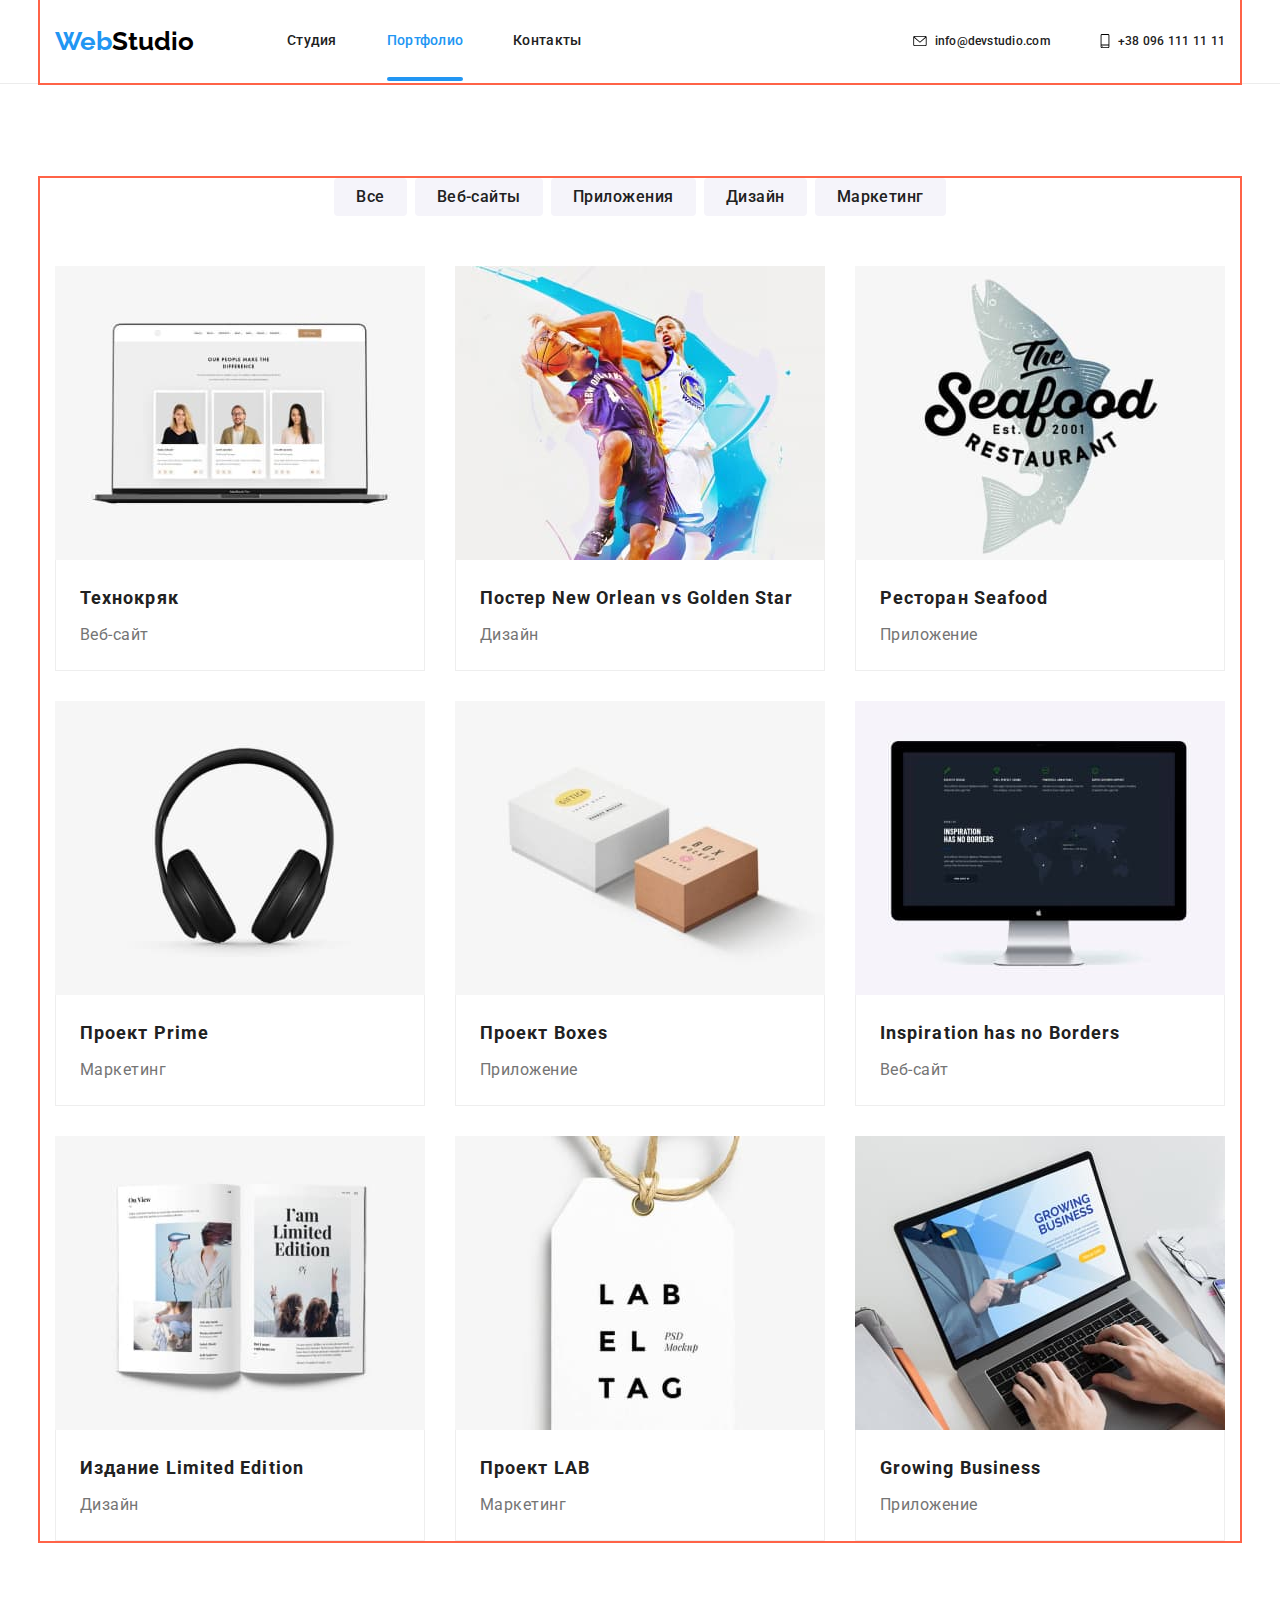
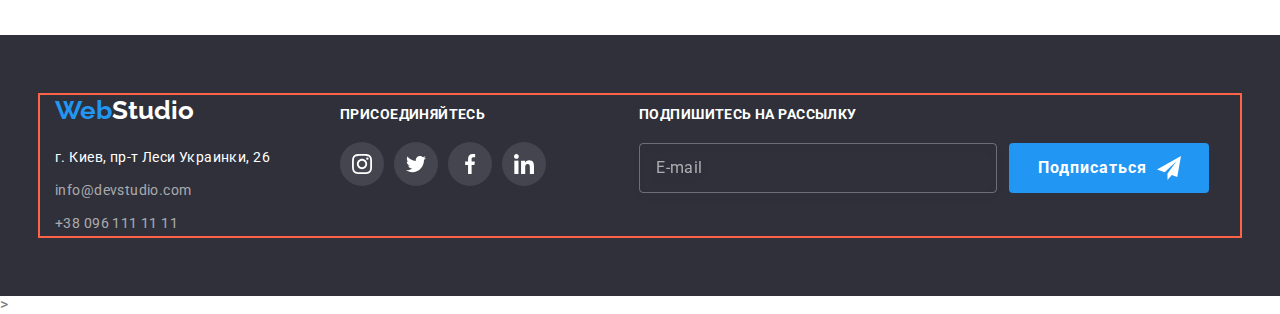
==== commit 58c3f6e6: "portfolio" ====
--- a/portfolio.html
+++ b/portfolio.html
@@ -24,7 +24,7 @@
       <div class="container">
         <div class="header__flex">
           <nav class="header__nav">
-            <a class="logo link-decoration" href="index.html"
+            <a class="logo link-decoration header__logo" href="index.html"
               ><span class="logo__fp" lang="en">Web</span
               ><span class="logo__sp logo__sp--dark" lang="en">Studio</span></a
             >
--- a/css/main.min.css
+++ b/css/main.min.css
@@ -1 +1 @@
-:root{--accent-color: #2196f3;--main-text-color: #757575;--main-header-color: #212121;--main-background-color: #e5e5e5;--sec-background-color: #f5f4fa;--white-text-color: #ffffff;--main-font: "Roboto";--alt-main-font: "sans-serif";--second-font: "Raleway"}.link-decoration{text-decoration:none}.link-decoration:hover,.link-decoration:focus{color:var(--accent-color)}textarea{resize:none}.list-decoration{padding:0;margin:0;list-style:none}img{display:block;max-width:100%;height:auto}.section-title{margin-top:0;margin-bottom:50px;text-align:center;font-weight:700;font-size:36px;line-height:1.17;letter-spacing:.03em;color:var(--main-header-color)}.section{padding-top:60px;padding-bottom:60px}@media screen and (min-width: 1200px){.section{padding-top:94px;padding-bottom:94px}}body{font-family:var(--main-font),var(--alt-main-font);color:var(--main-text-color);background:#fff}.button{min-width:200px;padding:10px 32px;font-family:inherit;font-weight:700;font-size:16px;line-height:1.88;text-align:center;letter-spacing:.06em;color:var(--white-text-color);background:var(--accent-color);cursor:pointer;border:none;border-radius:4px;transition:box-shadow 250ms cubic-bezier(0.4, 0, 0.2, 1)}.button:hover,.button:focus{box-shadow:0px 4px 4px rgba(0,0,0,.15)}.color-decoration{color:rgba(255,255,255,.6)}.visuallny-hidden{position:absolute;white-space:nowrap;width:1px;height:1px;overflow:hidden;border:0;padding:0;clip:rect(0 0 0 0);clip-path:inset(50%);margin:-1px}.container{margin:0 auto;width:100%;padding-left:15px;padding-right:15px;outline:2px solid tomato}@media screen and (min-width: 480px){.container{width:480px}}@media screen and (min-width: 768px){.container{width:768px}}@media screen and (min-width: 1200px){.container{width:1200px}}@media screen and (min-width: 1200px){.container--flex{display:flex;flex-direction:row;align-items:baseline}}.header{border-bottom:1px solid #ececec}.header__flex{display:flex;align-items:center}.header__nav{display:flex;align-items:center}@media screen and (min-width: 768px)and (max-width: 1199px){.header__nav{margin-right:84px}}.menu-open-btn{display:none}@media screen and (max-width: 767px){.menu-open-btn{border:none;background-color:rgba(0,0,0,0);display:block;margin-left:auto;cursor:pointer}}.menu-open-btn:hover .menu-open-btn__icon{fill:var(--accent-color)}.menu-open-btn:focus .menu-open-btn__icon{fill:var(--accent-color)}.menu-close-btn{position:absolute;display:flex;justify-content:start;border:none;background-color:rgba(0,0,0,0);display:block;margin-left:auto;cursor:pointer;padding:0;top:10px;right:15px}.menu-close-btn:hover .menu-close-btn__icon{fill:var(--accent-color)}.menu-close-btn:focus .menu-close-btn__icon{fill:var(--accent-color)}.logo{display:block;font-family:var(--second-font);font-style:normal;font-weight:700;font-size:26px;line-height:1.19}.logo__fp{color:var(--accent-color)}.footer__logo{margin-bottom:20px}.logo__sp--dark{color:#000}.logo__sp--inverse{color:var(--white-text-color)}.nav-list{display:flex;align-items:center}@media screen and (max-width: 767px){.nav-list{display:none}}.header__nav-list{margin-left:88px}@media screen and (min-width: 1200px){.header__nav-list{margin-left:93px}}.nav-list__link{display:block;padding-top:32px;padding-bottom:32px;font-weight:500;font-size:14px;line-height:1.14;letter-spacing:.02em;color:var(--main-header-color);transition:color 250ms cubic-bezier(0.4, 0, 0.2, 1)}.nav-list__item{position:relative}.nav-list__item:not(:last-child){margin-right:50px}.nav-list__link--curent{color:var(--accent-color)}.nav-list__link--curent::after{content:"";position:absolute;bottom:0;left:0;width:100%;height:4px;border-radius:4px;background:var(--accent-color)}.contacts-list{display:flex;flex-direction:column}@media screen and (max-width: 767px){.contacts-list{display:none}}@media screen and (min-width: 1200px){.contacts-list{flex-direction:row;margin-left:auto}}@media screen and (max-width: 767px){.contacts{display:flex;flex-direction:column;align-items:center}}.contacts-list__item:not(:last-child){margin-bottom:10px}@media screen and (min-width: 1200px){.contacts-list__item:not(:last-child){margin-right:50px;margin-bottom:0px}}.contacts-list__link{color:var(--main-text-color);display:flex;align-items:center;font-weight:500;font-size:14px;line-height:1.14;letter-spacing:.02em;color:var(--main-header-color);transition:color 250ms cubic-bezier(0.4, 0, 0.2, 1)}@media screen and (min-width: 1200){.contacts-list__link{padding-top:32px;padding-bottom:32px}}@media screen and (min-width: 768px)and (max-width: 1199px){.contacts-list__link--top{padding-top:21px}}@media screen and (min-width: 768px)and (max-width: 1199px){.contacts-list__link--bottom{padding-bottom:21px}}.contacts-list__icon{transition:fill 250ms cubic-bezier(0.4, 0, 0.2, 1)}.contacts-list__link:hover .contacts-list__icon,.contacts-list__link:focus .contacts-list__icon{fill:var(--accent-color)}.contacts-list__icon--envelope-icon{width:16px;height:12px;margin-right:10px}.contacts-list__icon--smartphone-icon{width:10px;height:16px;margin-right:10px}.banner{padding-top:0;padding-bottom:0;background:#2f303a;text-align:center}.banner__overlay{max-width:1600px;height:600px;margin-right:auto;margin-left:auto;background-image:linear-gradient(rgba(47, 48, 58, 0.4), rgba(47, 48, 58, 0.4)),url(../images/bannerbg.jpg);background-repeat:no-repeat;background-position:center;background-size:cover}.baner__content{padding-top:200px;padding-bottom:200px}.banner__title{margin-top:0;margin-bottom:30px;font-weight:900;font-size:26px;line-height:1.62;letter-spacing:.06em;text-transform:uppercase;color:var(--white-text-color)}@media screen and (min-width: 1200px){.banner__title{margin-bottom:40px;font-size:44px;line-height:1.36}}.banner__button{min-width:200px;padding:10px 32px;font-family:inherit;font-weight:700;font-size:16px;line-height:1.88;text-align:center;letter-spacing:.06em;color:var(--white-text-color);background:var(--accent-color);cursor:pointer;border:none;border-radius:4px;transition:box-shadow 250ms cubic-bezier(0.4, 0, 0.2, 1)}.banner__button:hover,.banner__button:focus{box-shadow:0px 4px 4px rgba(0,0,0,.15)}@media screen and (min-width: 678px){.descriptions-list{display:flex;flex-wrap:wrap}}@media screen and (min-width: 1200px){.descriptions-list{display:flex;flex-direction:row}}.descriptions-list__item{margin-bottom:30px}.descriptions-list__item:last-child{margin-bottom:0}@media screen and (min-width: 480px){.descriptions-list__item{width:450px}}@media screen and (min-width: 768px)and (max-width: 1199px){.descriptions-list__item{width:354px;margin-right:30px;margin-bottom:30px}.descriptions-list__item:nth-last-child(-n+2){margin-bottom:0}.descriptions-list__item:nth-child(2n){margin-right:0}}@media screen and (min-width: 1200px){.descriptions-list__item{width:270px;margin-right:30px}.descriptions-list__item:last-child{margin-right:0}}.descriptions-list__link{display:flex;justify-content:center;align-items:center;height:120px;margin-bottom:30px;background-color:#f5f4fa;border-radius:4px}.descriptions-list__caption{text-align:center;margin-top:0;margin-bottom:10px;font-weight:700;font-size:14px;line-height:1.14;letter-spacing:.03em;text-transform:uppercase;color:var(--main-header-color)}@media screen and (min-width: 768px){.descriptions-list__caption{text-align:left}}.descriptions-list__text{margin-top:0;margin-bottom:0;font-size:14px;line-height:1.71;letter-spacing:.03em}.work{padding-top:0}@media screen and (max-width: 1200px){.work{display:none}}.work-list{display:flex}.work-list__item{width:370px;margin-right:30px}.work-list__item:last-child{margin-right:0}.work-list__img{display:block;max-width:100%;height:auto}.work-list__caption{margin-top:0;margin-bottom:0;padding-top:27px;padding-bottom:27px;width:370px;height:70px;font-weight:700;font-size:14px;line-height:16px;text-align:center;letter-spacing:.03em;text-transform:uppercase;color:#fff;position:absolute;background:rgba(47,48,58,.8);bottom:0;left:0}.work-list__tumb{position:relative}.team{background:var(--sec-background-color)}.team-list__img{display:block;max-width:100%;height:auto}@media screen and (min-width: 678px){.team-list{display:flex;flex-wrap:wrap}}.team-list__item{margin-bottom:30px;background:#fff;box-shadow:0px 1px 3px rgba(0,0,0,.12),0px 1px 1px rgba(0,0,0,.14),0px 2px 1px rgba(0,0,0,.2);border-radius:0px 0px 4px 4px}.team-list__item:last-child{margin-bottom:0}@media screen and (min-width: 480px){.team-list__item{width:450px}}@media screen and (min-width: 768px)and (max-width: 1199px){.team-list__item{width:354px;margin-right:30px}.team-list__item:nth-last-child(-n+2){margin-bottom:0}.team-list__item:nth-child(2n){margin-right:0}}@media screen and (min-width: 1200px){.team-list__item{width:270px;margin-bottom:0;margin-right:30px}.team-list__item:last-child{margin-right:0px}}.team-list__wrapper{padding-top:30px;padding-bottom:30px;text-align:center}.team-list__caption{margin-top:0;margin-bottom:10px;font-weight:500;font-size:16px;line-height:1.19;letter-spacing:.03em;color:var(--main-header-color)}.team-list__text{margin-top:0;margin-bottom:16px;font-size:16px;line-height:1.19;letter-spacing:.03em}.soc-list{display:flex;flex-direction:row;justify-content:center}.soc-list__item:not(:last-child){margin-right:10px}.soc-list__link{display:flex;justify-content:center;align-items:center;width:44px;height:44px;background:#fff;border-radius:50%;transition:background-color 250ms cubic-bezier(0.4, 0, 0.2, 1)}.soc-list__link:hover,.soc-list__link:focus{background:var(--accent-color)}.soc-list__icon{fill:#afb1b8;transition:fill 250ms cubic-bezier(0.4, 0, 0.2, 1)}.soc-list__link:hover .soc-list__icon,.soc-list__link:focus .soc-list__icon{fill:#fff}.customers-list{display:flex;flex-wrap:wrap;justify-content:center}@media screen and (min-width: 1200px){.customers-list{flex-flow:row}}.customers-list__item{margin-right:30px;margin-bottom:30px}@media screen and (min-width: 480px)and (max-width: 767px){.customers-list__item:nth-child(2n){margin-right:0}.customers-list__item:nth-last-child(-n+2){margin-bottom:0}}@media screen and (min-width: 768px)and (max-width: 1199px){.customers-list__item:nth-child(3n){margin-right:0}.customers-list__item:nth-last-child(-n+3){margin-bottom:0}}@media screen and (min-width: 1200px){.customers-list__item{margin-right:30px}.customers-list__item:last-child{margin-right:0}}.customers-list__link{display:flex;justify-content:center;align-items:center;height:92px;border:1px solid #afb1b8;border-radius:4px;transition:border 250ms cubic-bezier(0.4, 0, 0.2, 1)}.customers-list__link:hover,.customers-list__link:focus{border:1px solid #2196f3}@media screen and (min-width: 480px){.customers-list__link{width:210px}}@media screen and (min-width: 768px){.customers-list__link{width:226px}}@media screen and (min-width: 1200px){.customers-list__link{width:170px}}.customers-list__icon{fill:#afb1b8;transition:fill 250ms cubic-bezier(0.4, 0, 0.2, 1)}.customers-list__link:hover .customers-list__icon,.customers-list__link:focus .customers-list__icon{fill:var(--accent-color)}.footer{padding-top:60px;padding-bottom:60px;background:#2f303a}.footer__tab{display:flex;flex-direction:column}@media screen and (min-width: 768px){.footer__tab{flex-direction:row;align-items:baseline;justify-content:space-evenly;margin-bottom:60px}}@media screen and (min-width: 1200px){.footer__tab{margin-bottom:0}}@media screen and (min-width: 1200px){.footer__contacts{flex-grow:1;margin-right:70px}}@media screen and (max-width: 767px){.address-list{display:flex;flex-direction:column;align-items:center;margin-bottom:60px}}.address-list__item{margin-bottom:9px}.address-list__item:last-child{margin-bottom:0}.address-list__link{display:inline-block;font-style:normal;font-size:14px;line-height:1.71;letter-spacing:.03em;color:var(--white-text-color);transition:color 250ms cubic-bezier(0.4, 0, 0.2, 1)}.address-list__link--dark{color:rgba(255,255,255,.6)}@media screen and (max-width: 767px){.footer__social{display:flex;flex-direction:column;align-items:center;margin-bottom:60px}}@media screen and (min-width: 1200px){.footer__social{margin-right:93px}}.social__title{margin-top:0;margin-bottom:20px;font-weight:700;font-size:14px;line-height:16px;letter-spacing:.03em;text-transform:uppercase;color:#fff}.social-list{display:flex;flex-direction:row}.social-list__link{display:flex;justify-content:center;align-items:center;width:44px;height:44px;border-radius:50%;background:rgba(255,255,255,.1);transition:background-color 250ms cubic-bezier(0.4, 0, 0.2, 1)}.social-list__link:hover,.social-list__link:focus{background:var(--accent-color)}.social-list__item:not(:last-child){margin-right:10px}.social-list__icon{fill:#fff}@media screen and (max-width: 1199px){.subscribe-form{display:flex;flex-direction:column;align-items:center}}.subscribe-form__label{display:inline-block;margin-bottom:20px;font-weight:700;font-size:14px;line-height:1.14;letter-spacing:.03em;text-transform:uppercase;color:#fff}.subscribe-form__email{margin-bottom:20px;padding:15px 16px;width:100%;height:50px;border:1px solid rgba(255,255,255,.3);filter:drop-shadow(0px 4px 4px rgba(0, 0, 0, 0.15));border-radius:4px;background-color:rgba(0,0,0,0);color:var(--main-text-color);outline:none;transition:border-color 250ms cubic-bezier(0.4, 0, 0.2, 1)}.subscribe-form__email:focus{border-color:var(--accent-color)}.subscribe-form__email::placeholder{font-weight:400;font-size:16px;line-height:1.25;letter-spacing:.03em;color:rgba(255,255,255,.6)}@media screen and (min-width: 480px){.subscribe-form__email{width:450px}}@media screen and (min-width: 1200px){.subscribe-form__email{width:358px;margin-bottom:0;margin-right:12px}}@media screen and (max-width: 1199px){.subscribe-form__position{display:flex;flex-direction:column;align-items:center;width:100%}}@media screen and (min-width: 1200px){.subscribe-form__position{display:flex;flex-direction:row}}.subscribe-form__but{display:flex;align-items:center;padding-left:29px;padding-right:28px;padding-top:10px;padding-bottom:10px}.subscribe-form__icon{margin-left:10px;fill:var(--white-text-color)}.portfolio-projects__menu-list{display:flex}@media screen and (max-width: 767px){.portfolio-projects__menu-list{flex-wrap:wrap;margin-bottom:40px}}@media screen and (min-width: 768px){.portfolio-projects__menu-list{justify-content:center;margin-bottom:50px}}.menu-list__btn{font-family:inherit;font-weight:500;font-size:16px;line-height:1.6;text-align:center;letter-spacing:.03em;color:var(--main-header-color);background:var(--sec-background-color);cursor:pointer;border:none;border-radius:4px;padding:6px 22px;transition:color 250ms cubic-bezier(0.4, 0, 0.2, 1),background-color 250ms cubic-bezier(0.4, 0, 0.2, 1),box-shadow 250ms cubic-bezier(0.4, 0, 0.2, 1)}.menu-list__btn:hover,.menu-list__btn:focus{color:var(--white-text-color);background:var(--accent-color);box-shadow:0px 3px 1px rgba(0,0,0,.1),0px 1px 2px rgba(0,0,0,.08),0px 2px 2px rgba(0,0,0,.12)}.menu-list__item{margin-right:8px}@media screen and (max-width: 767px){.menu-list__item{margin-bottom:21px}}.menu-list__item:last-child{margin-right:0}.projects-list{display:flex;flex-wrap:wrap}.projects-list__item{width:450px;background:#fff;transition:box-shadow 250ms cubic-bezier(0.4, 0, 0.2, 1)}.projects-list__item:not(:last-child){margin-bottom:30px}.projects-list__item:hover{box-shadow:0px 1px 1px rgba(0,0,0,.12),0px 4px 4px rgba(0,0,0,.06),1px 4px 6px rgba(0,0,0,.16)}@media screen and (min-width: 768px)and (max-width: 1199px){.projects-list__item{margin-right:30px;margin-bottom:30px;width:354px}.projects-list__item:nth-last-child(-n+2){margin-bottom:0}.projects-list__item:nth-child(2n){margin-right:0}}@media screen and (min-width: 1200px){.projects-list__item{margin-right:30px;margin-bottom:30px;width:370px}.projects-list__item:nth-last-child(-n+3){margin-bottom:0}.projects-list__item:nth-child(3n){margin-right:0}}.projects-list__thumb{overflow:hidden;position:relative}.projects-list__img{display:block;max-width:100%;height:auto}.projects-list__parag{margin-top:0;margin-bottom:0;padding:63px 24px;height:100%;position:absolute;top:0;left:0;transform:translateY(100%);background:rgba(33,150,243,.9);font-weight:400;font-size:18px;line-height:1.56;letter-spacing:.03em;color:#fff;transition:transform 250ms cubic-bezier(0.4, 0, 0.2, 1)}.projects-list__item:hover .projects-list__parag{opacity:1;transform:translateY(0)}.projects-list__wrapper{padding:20px 24px;border-right:1px solid #eee;border-bottom:1px solid #eee;border-left:1px solid #eee}.projects-list__title{margin-top:0;margin-bottom:4px;font-weight:700;font-size:18px;line-height:2;letter-spacing:.06em;color:var(--main-header-color)}.projects-list__text{margin-top:0;margin-bottom:0;font-size:16px;line-height:1.88;letter-spacing:.03em}.backdrop{position:fixed;left:0;top:0;width:100%;height:100%;background:rgba(0,0,0,.2);transition:opacity 300ms,visibility 300ms}.is-hidden{opacity:0;pointer-events:none;visibility:hidden}.modal{position:absolute;top:50%;left:50%;padding:40px;width:100%;min-height:581px;transform:rotate(360deg) translate(-50%, -50%) scale(1);border-radius:4px;background:#fff;transition:transform 600ms,opacity 2000ms}.backdrop.is-hidden .modal{transform:rotate(0) scale(0.3);opacity:.1}@media screen and (min-width: 480px){.modal{width:450px}}@media screen and (min-width: 1200px){.modal{width:528px}}.modal__title{margin-top:0;margin-bottom:12px;font-weight:700;font-size:20px;line-height:1.15;text-align:center;letter-spacing:.03em;color:var(--main-header-color)}.button-close{padding:0;position:absolute;top:8px;right:8px;width:30px;height:30px;border:1px solid #999;border-radius:50%;display:flex;justify-content:center;align-items:center;background-color:rgba(0,0,0,0)}.button-close__icon{transition:fill 250ms cubic-bezier(0.4, 0, 0.2, 1)}.button-close:hover .button-close__icon,.button-close:focus .button-close__icon{fill:var(--accent-color)}.modal__modal-form{margin-right:auto;margin-left:auto}.modal__form-field:not(:last-child){margin-bottom:10px}.modal__label{display:block;margin-bottom:4px;font-weight:400;font-size:12px;line-height:1.17;letter-spacing:.01em;color:var(--main-text-color)}.modal__input{width:100%;height:40px;display:block;padding-left:42px;padding-top:12px;padding-bottom:12px;border:1px solid rgba(33,33,33,.2);border-radius:4px;background-color:rgba(0,0,0,0);outline:none;transition:border-color 250ms cubic-bezier(0.4, 0, 0.2, 1)}.modal__input:focus{border-color:var(--accent-color)}.modal__textarea{padding:12px 16px;height:120px;width:100%;display:block;border:1px solid rgba(33,33,33,.2);border-radius:4px;background-color:rgba(0,0,0,0);outline:none;transition:border-color 250ms cubic-bezier(0.4, 0, 0.2, 1)}.modal__textarea:focus{border-color:var(--accent-color)}.modal__textarea::placeholder{font-weight:400;font-size:14px;line-height:1.14;letter-spacing:.01em;color:rgba(117,117,117,.5)}.modal__position{position:relative}.modal__icon{position:absolute;top:50%;left:12px;transform:translateY(-50%);fill:var(--main-header-color);transition:fill 250ms cubic-bezier(0.4, 0, 0.2, 1)}.modal__input:focus+.modal__icon{fill:var(--accent-color)}.modal__agreement-wrapper{margin-top:20px;margin-bottom:30px}.modal__modal-form-but{display:block;margin:auto}.modal__agreement{font-weight:400;font-size:14px;line-height:1.71;letter-spacing:.03em}.modal__agreement-two{color:var(--accent-color);font-weight:400;font-size:14px;line-height:1.71;letter-spacing:.03em}.modal__agreement-two::after{width:100%;height:1px;background-color:var(--accent-color);content:"";position:absolute;bottom:0;left:0}.modal__agreement-two::after{width:100%;height:1px;background-color:var(--accent-color);content:"";position:absolute;bottom:0;left:0}.modal__agreement-check-field{display:flex;align-items:center;justify-content:center;height:24px;width:100%;margin-bottom:30px}.modal__agreement-check-box{width:16px;height:15px;border:1px solid var(--main-header-color);border-radius:2px;background-color:rgba(0,0,0,0);margin-right:7px;display:flex;justify-content:center;align-items:center}.modal__agreement-checkbox:checked+.modal__agreement-check-field .modal__agreement-check-box{border:none}.modal__agreement-checkbox:focus+.modal__agreement-check-field .modal__agreement-check-box{border-color:var(--accent-color)}.modal__icon-checked{fill:rgba(0,0,0,0);transition:fill 250ms cubic-bezier(0.4, 0, 0.2, 1)}.modal__agreement-checkbox:checked+.modal__agreement-check-field .modal__icon-checked{fill:var(--accent-color)}.modal__agreement-position{position:relative}.mob-menu{position:fixed;top:0;background-color:#fff;height:100vh;width:100vw;padding-top:48px;padding-bottom:48px;z-index:5}.mob-menu .container{display:flex;flex-direction:column;height:100%;justify-content:space-between;overflow:auto}.mob-menu-list{margin-left:40px}.mob-menu-list__item:not(:last-child){margin-bottom:30px}.mob-menu__link{color:var(--main-header-color);font-weight:500;font-size:40px;line-height:1.18;letter-spacing:.02em}.mob-menu__link--curent{color:var(--accent-color)}.mob-menu-contacts-list{margin-left:40px;margin-bottom:64px}.mob-menu-contacts-list__item:not(:last-child){margin-bottom:30px}.mob-menu-contacts-list__item:last-child .mob-menu-contacts-list__link{font-size:24px;line-height:1.17;letter-spacing:.02em;color:var(--main-text-color)}.mob-menu-contacts-list__link{color:var(--accent-color);font-weight:500;font-size:40px;line-height:1.18;letter-spacing:.02em}.mob-menu-soc-list{margin-left:40px;display:flex;flex-direction:row}.mob-menu-soc-list__item{position:relative}.mob-menu-soc-list__item:not(:last-child){margin-right:10px;padding-right:10px;border-right:1px solid rgba(33,33,33,.2)}.mob-menu-soc__link{font-weight:500;font-size:18px;line-height:1.22;letter-spacing:.02em;color:var(--accent-color)}/*# sourceMappingURL=main.min.css.map */+:root{--accent-color: #2196f3;--main-text-color: #757575;--main-header-color: #212121;--main-background-color: #e5e5e5;--sec-background-color: #f5f4fa;--white-text-color: #ffffff;--main-font: "Roboto";--alt-main-font: "sans-serif";--second-font: "Raleway"}.link-decoration{text-decoration:none}.link-decoration:hover,.link-decoration:focus{color:var(--accent-color)}textarea{resize:none}.list-decoration{padding:0;margin:0;list-style:none}img{display:block;max-width:100%;height:auto}.section-title{margin-top:0;margin-bottom:30px;text-align:center;font-weight:700;font-size:28px;line-height:1.18;letter-spacing:.03em;color:var(--main-header-color)}@media screen and (min-width: 1200px){.section-title{font-size:36px;line-height:1.17;margin-bottom:50px}}.section{padding-top:60px;padding-bottom:60px}@media screen and (min-width: 1200px){.section{padding-top:94px;padding-bottom:94px}}body{font-family:var(--main-font),var(--alt-main-font);color:var(--main-text-color);background:#fff}.button{min-width:200px;padding:10px 32px;font-family:inherit;font-weight:700;font-size:16px;line-height:1.88;text-align:center;letter-spacing:.06em;color:var(--white-text-color);background:var(--accent-color);cursor:pointer;border:none;border-radius:4px;transition:box-shadow 250ms cubic-bezier(0.4, 0, 0.2, 1)}.button:hover,.button:focus{box-shadow:0px 4px 4px rgba(0,0,0,.15)}.color-decoration{color:rgba(255,255,255,.6)}.visuallny-hidden{position:absolute;white-space:nowrap;width:1px;height:1px;overflow:hidden;border:0;padding:0;clip:rect(0 0 0 0);clip-path:inset(50%);margin:-1px}.container{margin:0 auto;width:100%;padding-left:15px;padding-right:15px;outline:2px solid tomato}@media screen and (min-width: 480px){.container{width:480px}}@media screen and (min-width: 768px){.container{width:768px}}@media screen and (min-width: 1200px){.container{width:1200px}}@media screen and (min-width: 1200px){.container--flex{display:flex;flex-direction:row;align-items:baseline}}.header{border-bottom:1px solid #ececec}.header__flex{display:flex;align-items:center}.header__nav{display:flex;align-items:center}@media screen and (min-width: 768px)and (max-width: 1199px){.header__nav{margin-right:84px}}.menu-open-btn{display:none}@media screen and (max-width: 767px){.menu-open-btn{border:none;background-color:rgba(0,0,0,0);display:block;margin-left:auto;cursor:pointer}}.menu-open-btn:hover .menu-open-btn__icon{fill:var(--accent-color)}.menu-open-btn:focus .menu-open-btn__icon{fill:var(--accent-color)}.menu-close-btn{position:absolute;display:flex;justify-content:start;border:none;background-color:rgba(0,0,0,0);display:block;margin-left:auto;cursor:pointer;padding:0;top:10px;right:15px}.menu-close-btn:hover .menu-close-btn__icon{fill:var(--accent-color)}.menu-close-btn:focus .menu-close-btn__icon{fill:var(--accent-color)}.logo{display:block;font-family:var(--second-font);font-style:normal;font-weight:700;font-size:24px;line-height:1.17}@media screen and (min-width: 1200px){.logo{font-size:26px;line-height:1.19}}.logo__fp{color:var(--accent-color)}.header__logo{padding-top:16px;padding-bottom:16px}@media screen and (min-width: 768px){.header__logo{padding-top:26px;padding-bottom:26px}}.footer__logo{margin-bottom:20px}.logo__sp--dark{color:#000}.logo__sp--inverse{color:var(--white-text-color)}.nav-list{display:flex;align-items:center}@media screen and (max-width: 767px){.nav-list{display:none}}.header__nav-list{margin-left:88px}@media screen and (min-width: 1200px){.header__nav-list{margin-left:93px}}.nav-list__link{display:block;padding-top:32px;padding-bottom:32px;font-weight:500;font-size:14px;line-height:1.14;letter-spacing:.02em;color:var(--main-header-color);transition:color 250ms cubic-bezier(0.4, 0, 0.2, 1)}.nav-list__item{position:relative}.nav-list__item:not(:last-child){margin-right:50px}.nav-list__link--curent{color:var(--accent-color)}.nav-list__link--curent::after{content:"";position:absolute;bottom:0;left:0;width:100%;height:4px;border-radius:4px;background:var(--accent-color)}.contacts-list{display:flex;flex-direction:column}@media screen and (max-width: 767px){.contacts-list{display:none}}@media screen and (min-width: 1200px){.contacts-list{flex-direction:row;margin-left:auto}}@media screen and (max-width: 767px){.contacts{display:flex;flex-direction:column;align-items:center}}.contacts-list__item:not(:last-child){margin-bottom:10px}@media screen and (min-width: 1200px){.contacts-list__item:not(:last-child){margin-right:50px;margin-bottom:0px}}.contacts-list__link{color:var(--main-text-color);display:flex;align-items:center;font-weight:500;font-size:12px;line-height:1.17;letter-spacing:.02em;color:var(--main-header-color);transition:color 250ms cubic-bezier(0.4, 0, 0.2, 1)}@media screen and (min-width: 1200){.contacts-list__link{padding-top:32px;padding-bottom:32px;font-size:14px;line-height:1.14}}@media screen and (min-width: 768px)and (max-width: 1199px){.contacts-list__link--top{padding-top:21px}}@media screen and (min-width: 768px)and (max-width: 1199px){.contacts-list__link--bottom{padding-bottom:21px}}.contacts-list__icon{transition:fill 250ms cubic-bezier(0.4, 0, 0.2, 1)}.contacts-list__link:hover .contacts-list__icon,.contacts-list__link:focus .contacts-list__icon{fill:var(--accent-color)}.contacts-list__icon--envelope-icon{width:14px;height:10px;margin-right:8px}@media screen and (min-width: 1200){.contacts-list__icon--envelope-icon{width:16px;height:12px;margin-right:10px}}.contacts-list__icon--smartphone-icon{width:10px;height:14px;margin-right:8px}@media screen and (min-width: 1200){.contacts-list__icon--smartphone-icon{width:10px;height:16px;margin-right:10px}}.banner{padding-top:0;padding-bottom:0;background:#2f303a;text-align:center}.banner__overlay{width:100%;height:100%;margin-right:auto;margin-left:auto;background-image:linear-gradient(rgba(47, 48, 58, 0.4), rgba(47, 48, 58, 0.4)),url(../images/bannerbg.jpg);background-repeat:no-repeat;background-position:center;background-size:cover}@media screen and (min-width: 480px){.banner__overlay{max-width:480px;height:400px;background-image:linear-gradient(rgba(47, 48, 58, 0.4), rgba(47, 48, 58, 0.4)),url(../images/bannerbg.jpg)}}@media screen and (min-width: 768px){.banner__overlay{max-width:768px;height:400px;background-image:linear-gradient(rgba(47, 48, 58, 0.4), rgba(47, 48, 58, 0.4)),url(../images/bannerbg.jpg)}}@media screen and (min-width: 1200px){.banner__overlay{max-width:1600px;height:600px;background-image:linear-gradient(rgba(47, 48, 58, 0.4), rgba(47, 48, 58, 0.4)),url(../images/bannerbg.jpg)}}.baner__content{padding-top:118px;padding-bottom:118px}@media screen and (min-width: 1200px){.baner__content{padding-top:200px;padding-bottom:200px}}.banner__title{margin-top:0;margin-bottom:30px;font-weight:900;font-size:26px;line-height:1.62;letter-spacing:.06em;text-transform:uppercase;color:var(--white-text-color)}@media screen and (min-width: 1200px){.banner__title{margin-bottom:40px;font-size:44px;line-height:1.36}}.banner__button{min-width:200px;padding:10px 32px;font-family:inherit;font-weight:700;font-size:16px;line-height:1.88;text-align:center;letter-spacing:.06em;color:var(--white-text-color);background:var(--accent-color);cursor:pointer;border:none;border-radius:4px;transition:box-shadow 250ms cubic-bezier(0.4, 0, 0.2, 1)}.banner__button:hover,.banner__button:focus{box-shadow:0px 4px 4px rgba(0,0,0,.15)}@media screen and (min-width: 678px){.descriptions-list{display:flex;flex-wrap:wrap}}@media screen and (min-width: 1200px){.descriptions-list{display:flex;flex-direction:row}}.descriptions-list__item{margin-bottom:30px}.descriptions-list__item:last-child{margin-bottom:0}@media screen and (min-width: 480px){.descriptions-list__item{width:450px}}@media screen and (min-width: 768px)and (max-width: 1199px){.descriptions-list__item{width:354px;margin-right:30px;margin-bottom:30px}.descriptions-list__item:nth-last-child(-n+2){margin-bottom:0}.descriptions-list__item:nth-child(2n){margin-right:0}}@media screen and (min-width: 1200px){.descriptions-list__item{width:270px;margin-right:30px}.descriptions-list__item:last-child{margin-right:0}}.descriptions-list__link{display:flex;justify-content:center;align-items:center;height:120px;margin-bottom:30px;background-color:#f5f4fa;border-radius:4px}.descriptions-list__caption{text-align:center;margin-top:0;margin-bottom:10px;font-weight:700;font-size:14px;line-height:1.14;letter-spacing:.03em;text-transform:uppercase;color:var(--main-header-color)}@media screen and (min-width: 768px){.descriptions-list__caption{text-align:left}}.descriptions-list__text{margin-top:0;margin-bottom:0;font-size:14px;line-height:1.71;letter-spacing:.03em}.work{padding-top:0}@media screen and (max-width: 1200px){.work{display:none}}.work-list{display:flex}.work-list__item{width:370px;margin-right:30px}.work-list__item:last-child{margin-right:0}.work-list__img{display:block;max-width:100%;height:auto}.work-list__caption{margin-top:0;margin-bottom:0;padding-top:27px;padding-bottom:27px;width:370px;height:70px;font-weight:700;font-size:14px;line-height:16px;text-align:center;letter-spacing:.03em;text-transform:uppercase;color:#fff;position:absolute;background:rgba(47,48,58,.8);bottom:0;left:0}.work-list__tumb{position:relative}.team{background:var(--sec-background-color)}.team-list__img{display:block;max-width:100%;height:auto}@media screen and (min-width: 678px){.team-list{display:flex;flex-wrap:wrap}}.team-list__item{margin-bottom:30px;background:#fff;box-shadow:0px 1px 3px rgba(0,0,0,.12),0px 1px 1px rgba(0,0,0,.14),0px 2px 1px rgba(0,0,0,.2);border-radius:0px 0px 4px 4px}.team-list__item:last-child{margin-bottom:0}@media screen and (min-width: 480px){.team-list__item{width:450px}}@media screen and (min-width: 768px)and (max-width: 1199px){.team-list__item{width:354px;margin-right:30px}.team-list__item:nth-last-child(-n+2){margin-bottom:0}.team-list__item:nth-child(2n){margin-right:0}}@media screen and (min-width: 1200px){.team-list__item{width:270px;margin-bottom:0;margin-right:30px}.team-list__item:last-child{margin-right:0px}}.team-list__wrapper{padding-top:30px;padding-bottom:30px;text-align:center}.team-list__caption{margin-top:0;margin-bottom:10px;font-weight:500;font-size:16px;line-height:1.19;letter-spacing:.03em;color:var(--main-header-color)}.team-list__text{margin-top:0;margin-bottom:16px;font-size:16px;line-height:1.19;letter-spacing:.03em}.soc-list{display:flex;flex-direction:row;justify-content:center}.soc-list__item:not(:last-child){margin-right:10px}.soc-list__link{display:flex;justify-content:center;align-items:center;width:44px;height:44px;background:#fff;border-radius:50%;transition:background-color 250ms cubic-bezier(0.4, 0, 0.2, 1)}.soc-list__link:hover,.soc-list__link:focus{background:var(--accent-color)}.soc-list__icon{fill:#afb1b8;transition:fill 250ms cubic-bezier(0.4, 0, 0.2, 1)}.soc-list__link:hover .soc-list__icon,.soc-list__link:focus .soc-list__icon{fill:#fff}.customers-list{display:flex;flex-wrap:wrap;justify-content:center}@media screen and (min-width: 1200px){.customers-list{flex-flow:row}}.customers-list__item{margin-right:30px;margin-bottom:30px}@media screen and (min-width: 480px)and (max-width: 767px){.customers-list__item:nth-child(2n){margin-right:0}.customers-list__item:nth-last-child(-n+2){margin-bottom:0}}@media screen and (min-width: 768px)and (max-width: 1199px){.customers-list__item:nth-child(3n){margin-right:0}.customers-list__item:nth-last-child(-n+3){margin-bottom:0}}@media screen and (min-width: 1200px){.customers-list__item{margin-right:30px}.customers-list__item:last-child{margin-right:0}}.customers-list__link{display:flex;justify-content:center;align-items:center;height:92px;border:1px solid #afb1b8;border-radius:4px;transition:border 250ms cubic-bezier(0.4, 0, 0.2, 1)}.customers-list__link:hover,.customers-list__link:focus{border:1px solid #2196f3}@media screen and (min-width: 480px){.customers-list__link{width:210px}}@media screen and (min-width: 768px){.customers-list__link{width:226px}}@media screen and (min-width: 1200px){.customers-list__link{width:170px}}.customers-list__icon{fill:#afb1b8;transition:fill 250ms cubic-bezier(0.4, 0, 0.2, 1)}.customers-list__link:hover .customers-list__icon,.customers-list__link:focus .customers-list__icon{fill:var(--accent-color)}.footer{padding-top:60px;padding-bottom:60px;background:#2f303a}.footer__tab{display:flex;flex-direction:column}@media screen and (min-width: 768px){.footer__tab{flex-direction:row;align-items:baseline;justify-content:space-evenly;margin-bottom:60px}}@media screen and (min-width: 1200px){.footer__tab{margin-bottom:0}}@media screen and (min-width: 1200px){.footer__contacts{flex-grow:1;margin-right:70px}}@media screen and (max-width: 767px){.address-list{display:flex;flex-direction:column;align-items:center;margin-bottom:60px}}.address-list__item{margin-bottom:9px}.address-list__item:last-child{margin-bottom:0}.address-list__link{display:inline-block;font-style:normal;font-size:14px;line-height:1.71;letter-spacing:.03em;color:var(--white-text-color);transition:color 250ms cubic-bezier(0.4, 0, 0.2, 1)}.address-list__link--dark{color:rgba(255,255,255,.6)}@media screen and (max-width: 767px){.footer__social{display:flex;flex-direction:column;align-items:center;margin-bottom:60px}}@media screen and (min-width: 1200px){.footer__social{margin-right:93px}}.social__title{margin-top:0;margin-bottom:20px;font-weight:700;font-size:14px;line-height:16px;letter-spacing:.03em;text-transform:uppercase;color:#fff}.social-list{display:flex;flex-direction:row}.social-list__link{display:flex;justify-content:center;align-items:center;width:44px;height:44px;border-radius:50%;background:rgba(255,255,255,.1);transition:background-color 250ms cubic-bezier(0.4, 0, 0.2, 1)}.social-list__link:hover,.social-list__link:focus{background:var(--accent-color)}.social-list__item:not(:last-child){margin-right:10px}.social-list__icon{fill:#fff}@media screen and (max-width: 1199px){.subscribe-form{display:flex;flex-direction:column;align-items:center}}.subscribe-form__label{display:inline-block;margin-bottom:20px;font-weight:700;font-size:14px;line-height:1.14;letter-spacing:.03em;text-transform:uppercase;color:#fff}.subscribe-form__email{margin-bottom:20px;padding:15px 16px;width:100%;height:50px;border:1px solid rgba(255,255,255,.3);filter:drop-shadow(0px 4px 4px rgba(0, 0, 0, 0.15));border-radius:4px;background-color:rgba(0,0,0,0);color:var(--main-text-color);outline:none;transition:border-color 250ms cubic-bezier(0.4, 0, 0.2, 1)}.subscribe-form__email:focus{border-color:var(--accent-color)}.subscribe-form__email::placeholder{font-weight:400;font-size:16px;line-height:1.25;letter-spacing:.03em;color:rgba(255,255,255,.6)}@media screen and (min-width: 480px){.subscribe-form__email{width:450px}}@media screen and (min-width: 1200px){.subscribe-form__email{width:358px;margin-bottom:0;margin-right:12px}}@media screen and (max-width: 1199px){.subscribe-form__position{display:flex;flex-direction:column;align-items:center;width:100%}}@media screen and (min-width: 1200px){.subscribe-form__position{display:flex;flex-direction:row}}.subscribe-form__but{display:flex;align-items:center;padding-left:29px;padding-right:28px;padding-top:10px;padding-bottom:10px}.subscribe-form__icon{margin-left:10px;fill:var(--white-text-color)}.portfolio-projects__menu-list{display:flex}@media screen and (max-width: 767px){.portfolio-projects__menu-list{flex-wrap:wrap;margin-bottom:40px}}@media screen and (min-width: 768px){.portfolio-projects__menu-list{justify-content:center;margin-bottom:50px}}.menu-list__btn{font-family:inherit;font-weight:500;font-size:16px;line-height:1.6;text-align:center;letter-spacing:.03em;color:var(--main-header-color);background:var(--sec-background-color);cursor:pointer;border:none;border-radius:4px;padding:6px 22px;transition:color 250ms cubic-bezier(0.4, 0, 0.2, 1),background-color 250ms cubic-bezier(0.4, 0, 0.2, 1),box-shadow 250ms cubic-bezier(0.4, 0, 0.2, 1)}.menu-list__btn:hover,.menu-list__btn:focus{color:var(--white-text-color);background:var(--accent-color);box-shadow:0px 3px 1px rgba(0,0,0,.1),0px 1px 2px rgba(0,0,0,.08),0px 2px 2px rgba(0,0,0,.12)}.menu-list__item{margin-right:8px}@media screen and (max-width: 767px){.menu-list__item{margin-bottom:21px}}.menu-list__item:last-child{margin-right:0}.projects-list{display:flex;flex-wrap:wrap}.projects-list__item{width:450px;background:#fff;transition:box-shadow 250ms cubic-bezier(0.4, 0, 0.2, 1)}.projects-list__item:not(:last-child){margin-bottom:30px}.projects-list__item:hover{box-shadow:0px 1px 1px rgba(0,0,0,.12),0px 4px 4px rgba(0,0,0,.06),1px 4px 6px rgba(0,0,0,.16)}@media screen and (min-width: 768px)and (max-width: 1199px){.projects-list__item{margin-right:30px;margin-bottom:30px;width:354px;flex-basis:calc((100% - 30px)/2)}.projects-list__item:nth-last-child(-n+2){margin-bottom:0}.projects-list__item:nth-child(2n){margin-right:0}}@media screen and (min-width: 1200px){.projects-list__item{margin-right:30px;margin-bottom:30px;width:370px}.projects-list__item:nth-last-child(-n+3){margin-bottom:0}.projects-list__item:nth-child(3n){margin-right:0}}.projects-list__thumb{overflow:hidden;position:relative}.projects-list__img{display:block;max-width:100%;height:auto}.projects-list__parag{margin-top:0;margin-bottom:0;padding:77px 24px;height:100%;position:absolute;top:0;left:0;transform:translateY(100%);background:rgba(33,150,243,.9);font-weight:400;font-size:18px;line-height:1.56;letter-spacing:.03em;color:#fff;transition:transform 250ms cubic-bezier(0.4, 0, 0.2, 1)}.projects-list__item:hover .projects-list__parag{opacity:1;transform:translateY(0)}@media screen and (min-width: 678px){.projects-list__parag{padding:49px 24px}}@media screen and (min-width: 678px){.projects-list__parag{padding:63px 24px}}.projects-list__wrapper{display:flex;flex-direction:column;padding:20px 24px;border-right:1px solid #eee;border-bottom:1px solid #eee;border-left:1px solid #eee}.projects-list__title{margin-top:0;margin-bottom:4px;font-weight:700;font-size:18px;line-height:2;letter-spacing:.06em;color:var(--main-header-color)}.projects-list__text{margin-top:0;margin-bottom:0;font-size:16px;line-height:1.88;letter-spacing:.03em}.backdrop{position:fixed;left:0;top:0;width:100%;height:100%;background:rgba(0,0,0,.2);transition:opacity 300ms,visibility 300ms}.is-hidden{opacity:0;pointer-events:none;visibility:hidden}.modal{position:absolute;top:50%;left:50%;padding:40px;width:100%;min-height:581px;transform:rotate(360deg) translate(-50%, -50%) scale(1);border-radius:4px;background:#fff;transition:transform 600ms,opacity 2000ms}.backdrop.is-hidden .modal{transform:rotate(0) scale(0.3);opacity:.1}@media screen and (min-width: 480px){.modal{width:450px}}@media screen and (min-width: 1200px){.modal{width:528px}}.modal__title{margin-top:0;margin-bottom:12px;font-weight:700;font-size:20px;line-height:1.5;text-align:center;letter-spacing:.03em;color:var(--main-header-color)}@media screen and (min-width: 1200px){.modal__title{line-height:1.15}}.button-close{padding:0;position:absolute;top:8px;right:8px;width:30px;height:30px;border:1px solid #999;border-radius:50%;display:flex;justify-content:center;align-items:center;background-color:rgba(0,0,0,0)}.button-close__icon{transition:fill 250ms cubic-bezier(0.4, 0, 0.2, 1)}.button-close:hover .button-close__icon,.button-close:focus .button-close__icon{fill:var(--accent-color)}.modal__modal-form{margin-right:auto;margin-left:auto}.modal__form-field:not(:last-child){margin-bottom:10px}.modal__label{display:block;margin-bottom:4px;font-weight:400;font-size:12px;line-height:1.17;letter-spacing:.01em;color:var(--main-text-color)}.modal__input{width:100%;height:40px;display:block;padding-left:42px;padding-top:12px;padding-bottom:12px;border:1px solid rgba(33,33,33,.2);border-radius:4px;background-color:rgba(0,0,0,0);outline:none;transition:border-color 250ms cubic-bezier(0.4, 0, 0.2, 1)}.modal__input:focus{border-color:var(--accent-color)}.modal__textarea{padding:12px 16px;height:120px;width:100%;display:block;border:1px solid rgba(33,33,33,.2);border-radius:4px;background-color:rgba(0,0,0,0);outline:none;transition:border-color 250ms cubic-bezier(0.4, 0, 0.2, 1)}.modal__textarea:focus{border-color:var(--accent-color)}.modal__textarea::placeholder{font-weight:400;font-size:14px;line-height:1.14;letter-spacing:.01em;color:rgba(117,117,117,.5)}@media screen and (min-width: 1200px){.modal__textarea::placeholder{font-size:12px;line-height:1.17}}.modal__position{position:relative}.modal__icon{position:absolute;top:50%;left:12px;transform:translateY(-50%);fill:var(--main-header-color);transition:fill 250ms cubic-bezier(0.4, 0, 0.2, 1)}.modal__input:focus+.modal__icon{fill:var(--accent-color)}.modal__agreement-wrapper{margin-top:20px;margin-bottom:30px}.modal__modal-form-but{display:block;margin:auto}.modal__agreement{font-weight:400;font-size:12px;line-height:1.17;letter-spacing:.03em}@media screen and (min-width: 1200px){.modal__agreement{font-size:14px;line-height:1.71}}.modal__agreement-two{color:var(--accent-color);font-weight:400;font-size:12px;line-height:1.17;letter-spacing:.03em}@media screen and (min-width: 1200px){.modal__agreement-two{font-size:14px;line-height:1.71}}.modal__agreement-two::after{width:100%;height:1px;background-color:var(--accent-color);content:"";position:absolute;bottom:0;left:0}.modal__agreement-two::after{width:100%;height:1px;background-color:var(--accent-color);content:"";position:absolute;bottom:0;left:0}.modal__agreement-check-field{display:flex;align-items:center;justify-content:center;height:24px;width:100%;margin-bottom:30px}.modal__agreement-check-box{width:16px;height:15px;border:1px solid var(--main-header-color);border-radius:2px;background-color:rgba(0,0,0,0);margin-right:7px;display:flex;justify-content:center;align-items:center}.modal__agreement-checkbox:checked+.modal__agreement-check-field .modal__agreement-check-box{border:none}.modal__agreement-checkbox:focus+.modal__agreement-check-field .modal__agreement-check-box{border-color:var(--accent-color)}.modal__icon-checked{fill:rgba(0,0,0,0);transition:fill 250ms cubic-bezier(0.4, 0, 0.2, 1)}.modal__agreement-checkbox:checked+.modal__agreement-check-field .modal__icon-checked{fill:var(--accent-color)}.modal__agreement-position{position:relative}.mob-menu{position:fixed;top:0;background-color:#fff;height:100vh;width:100vw;z-index:5}.mob-menu .container{padding-top:48px;padding-bottom:48px;position:relative;display:flex;flex-direction:column;height:100%;justify-content:space-between;overflow:auto}.mob-menu-list{margin-left:40px}.mob-menu-list__item:not(:last-child){margin-bottom:30px}.mob-menu__link{color:var(--main-header-color);font-weight:500;font-size:40px;line-height:1.18;letter-spacing:.02em}.mob-menu__link--curent{color:var(--accent-color)}.mob-menu-contacts-list{margin-left:40px;margin-bottom:64px}.mob-menu-contacts-list__item:not(:last-child){margin-bottom:30px}.mob-menu-contacts-list__item:last-child .mob-menu-contacts-list__link{font-size:24px;line-height:1.17;letter-spacing:.02em;color:var(--main-text-color)}.mob-menu-contacts-list__link{color:var(--accent-color);font-weight:500;font-size:40px;line-height:1.18;letter-spacing:.02em}.mob-menu-soc-list{margin-left:40px;display:flex;flex-direction:row}.mob-menu-soc-list__item{position:relative}.mob-menu-soc-list__item:not(:last-child){margin-right:10px;padding-right:10px;border-right:1px solid rgba(33,33,33,.2)}.mob-menu-soc__link{font-weight:500;font-size:18px;line-height:1.22;letter-spacing:.02em;color:var(--accent-color)}/*# sourceMappingURL=main.min.css.map */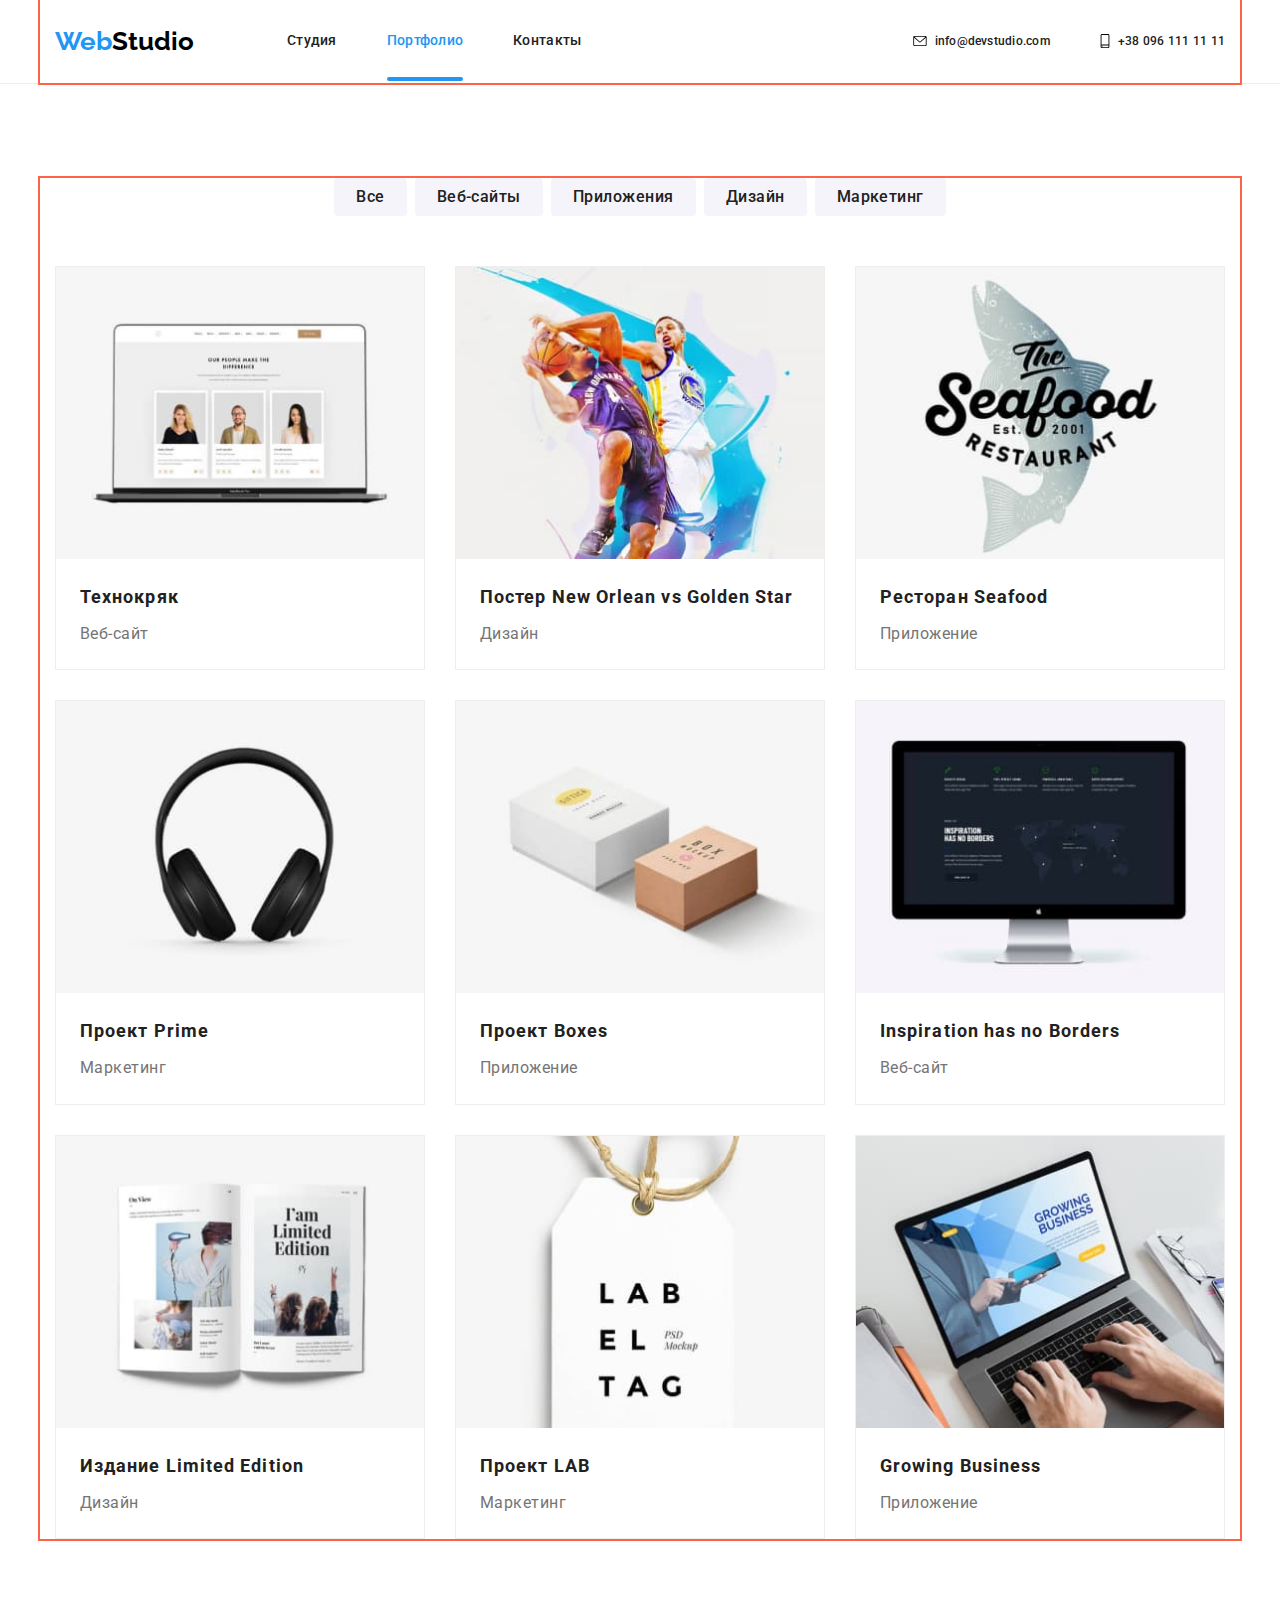
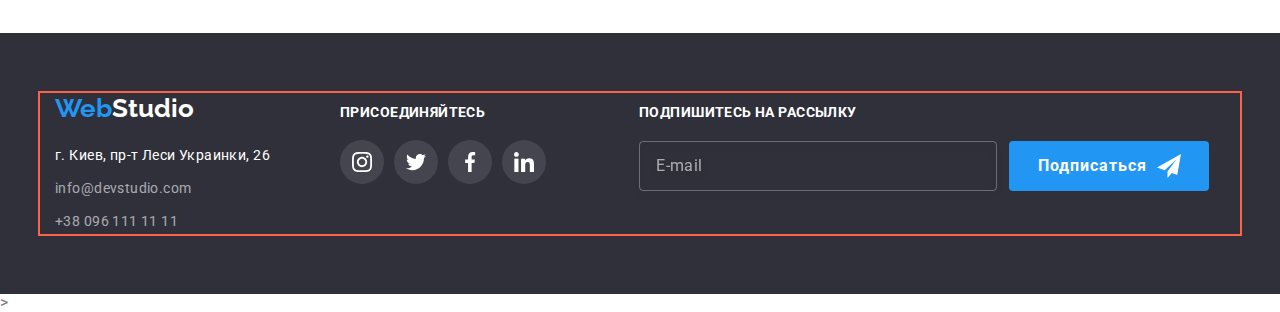
==== commit e5c8e66c: "img start" ====
--- a/portfolio.html
+++ b/portfolio.html
@@ -69,7 +69,8 @@
           </button>
         </div>
         </div>
-      </div><!-- mob menu -->
+      </div>
+      <!-- mob menu -->
       <div class="mob-menu is-hidden" data-menu>
         <div class="container">
           <div class="mob-menu-top">
@@ -428,5 +429,5 @@
     </footer>
     >
   </body>
-  <script src="./js/menu.js"></script>
+  <script src="./js/mobile-menu.js"></script>
 </html>
--- a/css/main.min.css
+++ b/css/main.min.css
@@ -1 +1 @@
-:root{--accent-color: #2196f3;--main-text-color: #757575;--main-header-color: #212121;--main-background-color: #e5e5e5;--sec-background-color: #f5f4fa;--white-text-color: #ffffff;--main-font: "Roboto";--alt-main-font: "sans-serif";--second-font: "Raleway"}.link-decoration{text-decoration:none}.link-decoration:hover,.link-decoration:focus{color:var(--accent-color)}textarea{resize:none}.list-decoration{padding:0;margin:0;list-style:none}img{display:block;max-width:100%;height:auto}.section-title{margin-top:0;margin-bottom:30px;text-align:center;font-weight:700;font-size:28px;line-height:1.18;letter-spacing:.03em;color:var(--main-header-color)}@media screen and (min-width: 1200px){.section-title{font-size:36px;line-height:1.17;margin-bottom:50px}}.section{padding-top:60px;padding-bottom:60px}@media screen and (min-width: 1200px){.section{padding-top:94px;padding-bottom:94px}}body{font-family:var(--main-font),var(--alt-main-font);color:var(--main-text-color);background:#fff}.button{min-width:200px;padding:10px 32px;font-family:inherit;font-weight:700;font-size:16px;line-height:1.88;text-align:center;letter-spacing:.06em;color:var(--white-text-color);background:var(--accent-color);cursor:pointer;border:none;border-radius:4px;transition:box-shadow 250ms cubic-bezier(0.4, 0, 0.2, 1)}.button:hover,.button:focus{box-shadow:0px 4px 4px rgba(0,0,0,.15)}.color-decoration{color:rgba(255,255,255,.6)}.visuallny-hidden{position:absolute;white-space:nowrap;width:1px;height:1px;overflow:hidden;border:0;padding:0;clip:rect(0 0 0 0);clip-path:inset(50%);margin:-1px}.container{margin:0 auto;width:100%;padding-left:15px;padding-right:15px;outline:2px solid tomato}@media screen and (min-width: 480px){.container{width:480px}}@media screen and (min-width: 768px){.container{width:768px}}@media screen and (min-width: 1200px){.container{width:1200px}}@media screen and (min-width: 1200px){.container--flex{display:flex;flex-direction:row;align-items:baseline}}.header{border-bottom:1px solid #ececec}.header__flex{display:flex;align-items:center}.header__nav{display:flex;align-items:center}@media screen and (min-width: 768px)and (max-width: 1199px){.header__nav{margin-right:84px}}.menu-open-btn{display:none}@media screen and (max-width: 767px){.menu-open-btn{border:none;background-color:rgba(0,0,0,0);display:block;margin-left:auto;cursor:pointer}}.menu-open-btn:hover .menu-open-btn__icon{fill:var(--accent-color)}.menu-open-btn:focus .menu-open-btn__icon{fill:var(--accent-color)}.menu-close-btn{position:absolute;display:flex;justify-content:start;border:none;background-color:rgba(0,0,0,0);display:block;margin-left:auto;cursor:pointer;padding:0;top:10px;right:15px}.menu-close-btn:hover .menu-close-btn__icon{fill:var(--accent-color)}.menu-close-btn:focus .menu-close-btn__icon{fill:var(--accent-color)}.logo{display:block;font-family:var(--second-font);font-style:normal;font-weight:700;font-size:24px;line-height:1.17}@media screen and (min-width: 1200px){.logo{font-size:26px;line-height:1.19}}.logo__fp{color:var(--accent-color)}.header__logo{padding-top:16px;padding-bottom:16px}@media screen and (min-width: 768px){.header__logo{padding-top:26px;padding-bottom:26px}}.footer__logo{margin-bottom:20px}.logo__sp--dark{color:#000}.logo__sp--inverse{color:var(--white-text-color)}.nav-list{display:flex;align-items:center}@media screen and (max-width: 767px){.nav-list{display:none}}.header__nav-list{margin-left:88px}@media screen and (min-width: 1200px){.header__nav-list{margin-left:93px}}.nav-list__link{display:block;padding-top:32px;padding-bottom:32px;font-weight:500;font-size:14px;line-height:1.14;letter-spacing:.02em;color:var(--main-header-color);transition:color 250ms cubic-bezier(0.4, 0, 0.2, 1)}.nav-list__item{position:relative}.nav-list__item:not(:last-child){margin-right:50px}.nav-list__link--curent{color:var(--accent-color)}.nav-list__link--curent::after{content:"";position:absolute;bottom:0;left:0;width:100%;height:4px;border-radius:4px;background:var(--accent-color)}.contacts-list{display:flex;flex-direction:column}@media screen and (max-width: 767px){.contacts-list{display:none}}@media screen and (min-width: 1200px){.contacts-list{flex-direction:row;margin-left:auto}}@media screen and (max-width: 767px){.contacts{display:flex;flex-direction:column;align-items:center}}.contacts-list__item:not(:last-child){margin-bottom:10px}@media screen and (min-width: 1200px){.contacts-list__item:not(:last-child){margin-right:50px;margin-bottom:0px}}.contacts-list__link{color:var(--main-text-color);display:flex;align-items:center;font-weight:500;font-size:12px;line-height:1.17;letter-spacing:.02em;color:var(--main-header-color);transition:color 250ms cubic-bezier(0.4, 0, 0.2, 1)}@media screen and (min-width: 1200){.contacts-list__link{padding-top:32px;padding-bottom:32px;font-size:14px;line-height:1.14}}@media screen and (min-width: 768px)and (max-width: 1199px){.contacts-list__link--top{padding-top:21px}}@media screen and (min-width: 768px)and (max-width: 1199px){.contacts-list__link--bottom{padding-bottom:21px}}.contacts-list__icon{transition:fill 250ms cubic-bezier(0.4, 0, 0.2, 1)}.contacts-list__link:hover .contacts-list__icon,.contacts-list__link:focus .contacts-list__icon{fill:var(--accent-color)}.contacts-list__icon--envelope-icon{width:14px;height:10px;margin-right:8px}@media screen and (min-width: 1200){.contacts-list__icon--envelope-icon{width:16px;height:12px;margin-right:10px}}.contacts-list__icon--smartphone-icon{width:10px;height:14px;margin-right:8px}@media screen and (min-width: 1200){.contacts-list__icon--smartphone-icon{width:10px;height:16px;margin-right:10px}}.banner{padding-top:0;padding-bottom:0;background:#2f303a;text-align:center}.banner__overlay{width:100%;height:100%;margin-right:auto;margin-left:auto;background-image:linear-gradient(rgba(47, 48, 58, 0.4), rgba(47, 48, 58, 0.4)),url(../images/bannerbg.jpg);background-repeat:no-repeat;background-position:center;background-size:cover}@media screen and (min-width: 480px){.banner__overlay{max-width:480px;height:400px;background-image:linear-gradient(rgba(47, 48, 58, 0.4), rgba(47, 48, 58, 0.4)),url(../images/bannerbg.jpg)}}@media screen and (min-width: 768px){.banner__overlay{max-width:768px;height:400px;background-image:linear-gradient(rgba(47, 48, 58, 0.4), rgba(47, 48, 58, 0.4)),url(../images/bannerbg.jpg)}}@media screen and (min-width: 1200px){.banner__overlay{max-width:1600px;height:600px;background-image:linear-gradient(rgba(47, 48, 58, 0.4), rgba(47, 48, 58, 0.4)),url(../images/bannerbg.jpg)}}.baner__content{padding-top:118px;padding-bottom:118px}@media screen and (min-width: 1200px){.baner__content{padding-top:200px;padding-bottom:200px}}.banner__title{margin-top:0;margin-bottom:30px;font-weight:900;font-size:26px;line-height:1.62;letter-spacing:.06em;text-transform:uppercase;color:var(--white-text-color)}@media screen and (min-width: 1200px){.banner__title{margin-bottom:40px;font-size:44px;line-height:1.36}}.banner__button{min-width:200px;padding:10px 32px;font-family:inherit;font-weight:700;font-size:16px;line-height:1.88;text-align:center;letter-spacing:.06em;color:var(--white-text-color);background:var(--accent-color);cursor:pointer;border:none;border-radius:4px;transition:box-shadow 250ms cubic-bezier(0.4, 0, 0.2, 1)}.banner__button:hover,.banner__button:focus{box-shadow:0px 4px 4px rgba(0,0,0,.15)}@media screen and (min-width: 678px){.descriptions-list{display:flex;flex-wrap:wrap}}@media screen and (min-width: 1200px){.descriptions-list{display:flex;flex-direction:row}}.descriptions-list__item{margin-bottom:30px}.descriptions-list__item:last-child{margin-bottom:0}@media screen and (min-width: 480px){.descriptions-list__item{width:450px}}@media screen and (min-width: 768px)and (max-width: 1199px){.descriptions-list__item{width:354px;margin-right:30px;margin-bottom:30px}.descriptions-list__item:nth-last-child(-n+2){margin-bottom:0}.descriptions-list__item:nth-child(2n){margin-right:0}}@media screen and (min-width: 1200px){.descriptions-list__item{width:270px;margin-right:30px}.descriptions-list__item:last-child{margin-right:0}}.descriptions-list__link{display:flex;justify-content:center;align-items:center;height:120px;margin-bottom:30px;background-color:#f5f4fa;border-radius:4px}.descriptions-list__caption{text-align:center;margin-top:0;margin-bottom:10px;font-weight:700;font-size:14px;line-height:1.14;letter-spacing:.03em;text-transform:uppercase;color:var(--main-header-color)}@media screen and (min-width: 768px){.descriptions-list__caption{text-align:left}}.descriptions-list__text{margin-top:0;margin-bottom:0;font-size:14px;line-height:1.71;letter-spacing:.03em}.work{padding-top:0}@media screen and (max-width: 1200px){.work{display:none}}.work-list{display:flex}.work-list__item{width:370px;margin-right:30px}.work-list__item:last-child{margin-right:0}.work-list__img{display:block;max-width:100%;height:auto}.work-list__caption{margin-top:0;margin-bottom:0;padding-top:27px;padding-bottom:27px;width:370px;height:70px;font-weight:700;font-size:14px;line-height:16px;text-align:center;letter-spacing:.03em;text-transform:uppercase;color:#fff;position:absolute;background:rgba(47,48,58,.8);bottom:0;left:0}.work-list__tumb{position:relative}.team{background:var(--sec-background-color)}.team-list__img{display:block;max-width:100%;height:auto}@media screen and (min-width: 678px){.team-list{display:flex;flex-wrap:wrap}}.team-list__item{margin-bottom:30px;background:#fff;box-shadow:0px 1px 3px rgba(0,0,0,.12),0px 1px 1px rgba(0,0,0,.14),0px 2px 1px rgba(0,0,0,.2);border-radius:0px 0px 4px 4px}.team-list__item:last-child{margin-bottom:0}@media screen and (min-width: 480px){.team-list__item{width:450px}}@media screen and (min-width: 768px)and (max-width: 1199px){.team-list__item{width:354px;margin-right:30px}.team-list__item:nth-last-child(-n+2){margin-bottom:0}.team-list__item:nth-child(2n){margin-right:0}}@media screen and (min-width: 1200px){.team-list__item{width:270px;margin-bottom:0;margin-right:30px}.team-list__item:last-child{margin-right:0px}}.team-list__wrapper{padding-top:30px;padding-bottom:30px;text-align:center}.team-list__caption{margin-top:0;margin-bottom:10px;font-weight:500;font-size:16px;line-height:1.19;letter-spacing:.03em;color:var(--main-header-color)}.team-list__text{margin-top:0;margin-bottom:16px;font-size:16px;line-height:1.19;letter-spacing:.03em}.soc-list{display:flex;flex-direction:row;justify-content:center}.soc-list__item:not(:last-child){margin-right:10px}.soc-list__link{display:flex;justify-content:center;align-items:center;width:44px;height:44px;background:#fff;border-radius:50%;transition:background-color 250ms cubic-bezier(0.4, 0, 0.2, 1)}.soc-list__link:hover,.soc-list__link:focus{background:var(--accent-color)}.soc-list__icon{fill:#afb1b8;transition:fill 250ms cubic-bezier(0.4, 0, 0.2, 1)}.soc-list__link:hover .soc-list__icon,.soc-list__link:focus .soc-list__icon{fill:#fff}.customers-list{display:flex;flex-wrap:wrap;justify-content:center}@media screen and (min-width: 1200px){.customers-list{flex-flow:row}}.customers-list__item{margin-right:30px;margin-bottom:30px}@media screen and (min-width: 480px)and (max-width: 767px){.customers-list__item:nth-child(2n){margin-right:0}.customers-list__item:nth-last-child(-n+2){margin-bottom:0}}@media screen and (min-width: 768px)and (max-width: 1199px){.customers-list__item:nth-child(3n){margin-right:0}.customers-list__item:nth-last-child(-n+3){margin-bottom:0}}@media screen and (min-width: 1200px){.customers-list__item{margin-right:30px}.customers-list__item:last-child{margin-right:0}}.customers-list__link{display:flex;justify-content:center;align-items:center;height:92px;border:1px solid #afb1b8;border-radius:4px;transition:border 250ms cubic-bezier(0.4, 0, 0.2, 1)}.customers-list__link:hover,.customers-list__link:focus{border:1px solid #2196f3}@media screen and (min-width: 480px){.customers-list__link{width:210px}}@media screen and (min-width: 768px){.customers-list__link{width:226px}}@media screen and (min-width: 1200px){.customers-list__link{width:170px}}.customers-list__icon{fill:#afb1b8;transition:fill 250ms cubic-bezier(0.4, 0, 0.2, 1)}.customers-list__link:hover .customers-list__icon,.customers-list__link:focus .customers-list__icon{fill:var(--accent-color)}.footer{padding-top:60px;padding-bottom:60px;background:#2f303a}.footer__tab{display:flex;flex-direction:column}@media screen and (min-width: 768px){.footer__tab{flex-direction:row;align-items:baseline;justify-content:space-evenly;margin-bottom:60px}}@media screen and (min-width: 1200px){.footer__tab{margin-bottom:0}}@media screen and (min-width: 1200px){.footer__contacts{flex-grow:1;margin-right:70px}}@media screen and (max-width: 767px){.address-list{display:flex;flex-direction:column;align-items:center;margin-bottom:60px}}.address-list__item{margin-bottom:9px}.address-list__item:last-child{margin-bottom:0}.address-list__link{display:inline-block;font-style:normal;font-size:14px;line-height:1.71;letter-spacing:.03em;color:var(--white-text-color);transition:color 250ms cubic-bezier(0.4, 0, 0.2, 1)}.address-list__link--dark{color:rgba(255,255,255,.6)}@media screen and (max-width: 767px){.footer__social{display:flex;flex-direction:column;align-items:center;margin-bottom:60px}}@media screen and (min-width: 1200px){.footer__social{margin-right:93px}}.social__title{margin-top:0;margin-bottom:20px;font-weight:700;font-size:14px;line-height:16px;letter-spacing:.03em;text-transform:uppercase;color:#fff}.social-list{display:flex;flex-direction:row}.social-list__link{display:flex;justify-content:center;align-items:center;width:44px;height:44px;border-radius:50%;background:rgba(255,255,255,.1);transition:background-color 250ms cubic-bezier(0.4, 0, 0.2, 1)}.social-list__link:hover,.social-list__link:focus{background:var(--accent-color)}.social-list__item:not(:last-child){margin-right:10px}.social-list__icon{fill:#fff}@media screen and (max-width: 1199px){.subscribe-form{display:flex;flex-direction:column;align-items:center}}.subscribe-form__label{display:inline-block;margin-bottom:20px;font-weight:700;font-size:14px;line-height:1.14;letter-spacing:.03em;text-transform:uppercase;color:#fff}.subscribe-form__email{margin-bottom:20px;padding:15px 16px;width:100%;height:50px;border:1px solid rgba(255,255,255,.3);filter:drop-shadow(0px 4px 4px rgba(0, 0, 0, 0.15));border-radius:4px;background-color:rgba(0,0,0,0);color:var(--main-text-color);outline:none;transition:border-color 250ms cubic-bezier(0.4, 0, 0.2, 1)}.subscribe-form__email:focus{border-color:var(--accent-color)}.subscribe-form__email::placeholder{font-weight:400;font-size:16px;line-height:1.25;letter-spacing:.03em;color:rgba(255,255,255,.6)}@media screen and (min-width: 480px){.subscribe-form__email{width:450px}}@media screen and (min-width: 1200px){.subscribe-form__email{width:358px;margin-bottom:0;margin-right:12px}}@media screen and (max-width: 1199px){.subscribe-form__position{display:flex;flex-direction:column;align-items:center;width:100%}}@media screen and (min-width: 1200px){.subscribe-form__position{display:flex;flex-direction:row}}.subscribe-form__but{display:flex;align-items:center;padding-left:29px;padding-right:28px;padding-top:10px;padding-bottom:10px}.subscribe-form__icon{margin-left:10px;fill:var(--white-text-color)}.portfolio-projects__menu-list{display:flex}@media screen and (max-width: 767px){.portfolio-projects__menu-list{flex-wrap:wrap;margin-bottom:40px}}@media screen and (min-width: 768px){.portfolio-projects__menu-list{justify-content:center;margin-bottom:50px}}.menu-list__btn{font-family:inherit;font-weight:500;font-size:16px;line-height:1.6;text-align:center;letter-spacing:.03em;color:var(--main-header-color);background:var(--sec-background-color);cursor:pointer;border:none;border-radius:4px;padding:6px 22px;transition:color 250ms cubic-bezier(0.4, 0, 0.2, 1),background-color 250ms cubic-bezier(0.4, 0, 0.2, 1),box-shadow 250ms cubic-bezier(0.4, 0, 0.2, 1)}.menu-list__btn:hover,.menu-list__btn:focus{color:var(--white-text-color);background:var(--accent-color);box-shadow:0px 3px 1px rgba(0,0,0,.1),0px 1px 2px rgba(0,0,0,.08),0px 2px 2px rgba(0,0,0,.12)}.menu-list__item{margin-right:8px}@media screen and (max-width: 767px){.menu-list__item{margin-bottom:21px}}.menu-list__item:last-child{margin-right:0}.projects-list{display:flex;flex-wrap:wrap}.projects-list__item{width:450px;background:#fff;transition:box-shadow 250ms cubic-bezier(0.4, 0, 0.2, 1)}.projects-list__item:not(:last-child){margin-bottom:30px}.projects-list__item:hover{box-shadow:0px 1px 1px rgba(0,0,0,.12),0px 4px 4px rgba(0,0,0,.06),1px 4px 6px rgba(0,0,0,.16)}@media screen and (min-width: 768px)and (max-width: 1199px){.projects-list__item{margin-right:30px;margin-bottom:30px;width:354px;flex-basis:calc((100% - 30px)/2)}.projects-list__item:nth-last-child(-n+2){margin-bottom:0}.projects-list__item:nth-child(2n){margin-right:0}}@media screen and (min-width: 1200px){.projects-list__item{margin-right:30px;margin-bottom:30px;width:370px}.projects-list__item:nth-last-child(-n+3){margin-bottom:0}.projects-list__item:nth-child(3n){margin-right:0}}.projects-list__thumb{overflow:hidden;position:relative}.projects-list__img{display:block;max-width:100%;height:auto}.projects-list__parag{margin-top:0;margin-bottom:0;padding:77px 24px;height:100%;position:absolute;top:0;left:0;transform:translateY(100%);background:rgba(33,150,243,.9);font-weight:400;font-size:18px;line-height:1.56;letter-spacing:.03em;color:#fff;transition:transform 250ms cubic-bezier(0.4, 0, 0.2, 1)}.projects-list__item:hover .projects-list__parag{opacity:1;transform:translateY(0)}@media screen and (min-width: 678px){.projects-list__parag{padding:49px 24px}}@media screen and (min-width: 678px){.projects-list__parag{padding:63px 24px}}.projects-list__wrapper{display:flex;flex-direction:column;padding:20px 24px;border-right:1px solid #eee;border-bottom:1px solid #eee;border-left:1px solid #eee}.projects-list__title{margin-top:0;margin-bottom:4px;font-weight:700;font-size:18px;line-height:2;letter-spacing:.06em;color:var(--main-header-color)}.projects-list__text{margin-top:0;margin-bottom:0;font-size:16px;line-height:1.88;letter-spacing:.03em}.backdrop{position:fixed;left:0;top:0;width:100%;height:100%;background:rgba(0,0,0,.2);transition:opacity 300ms,visibility 300ms}.is-hidden{opacity:0;pointer-events:none;visibility:hidden}.modal{position:absolute;top:50%;left:50%;padding:40px;width:100%;min-height:581px;transform:rotate(360deg) translate(-50%, -50%) scale(1);border-radius:4px;background:#fff;transition:transform 600ms,opacity 2000ms}.backdrop.is-hidden .modal{transform:rotate(0) scale(0.3);opacity:.1}@media screen and (min-width: 480px){.modal{width:450px}}@media screen and (min-width: 1200px){.modal{width:528px}}.modal__title{margin-top:0;margin-bottom:12px;font-weight:700;font-size:20px;line-height:1.5;text-align:center;letter-spacing:.03em;color:var(--main-header-color)}@media screen and (min-width: 1200px){.modal__title{line-height:1.15}}.button-close{padding:0;position:absolute;top:8px;right:8px;width:30px;height:30px;border:1px solid #999;border-radius:50%;display:flex;justify-content:center;align-items:center;background-color:rgba(0,0,0,0)}.button-close__icon{transition:fill 250ms cubic-bezier(0.4, 0, 0.2, 1)}.button-close:hover .button-close__icon,.button-close:focus .button-close__icon{fill:var(--accent-color)}.modal__modal-form{margin-right:auto;margin-left:auto}.modal__form-field:not(:last-child){margin-bottom:10px}.modal__label{display:block;margin-bottom:4px;font-weight:400;font-size:12px;line-height:1.17;letter-spacing:.01em;color:var(--main-text-color)}.modal__input{width:100%;height:40px;display:block;padding-left:42px;padding-top:12px;padding-bottom:12px;border:1px solid rgba(33,33,33,.2);border-radius:4px;background-color:rgba(0,0,0,0);outline:none;transition:border-color 250ms cubic-bezier(0.4, 0, 0.2, 1)}.modal__input:focus{border-color:var(--accent-color)}.modal__textarea{padding:12px 16px;height:120px;width:100%;display:block;border:1px solid rgba(33,33,33,.2);border-radius:4px;background-color:rgba(0,0,0,0);outline:none;transition:border-color 250ms cubic-bezier(0.4, 0, 0.2, 1)}.modal__textarea:focus{border-color:var(--accent-color)}.modal__textarea::placeholder{font-weight:400;font-size:14px;line-height:1.14;letter-spacing:.01em;color:rgba(117,117,117,.5)}@media screen and (min-width: 1200px){.modal__textarea::placeholder{font-size:12px;line-height:1.17}}.modal__position{position:relative}.modal__icon{position:absolute;top:50%;left:12px;transform:translateY(-50%);fill:var(--main-header-color);transition:fill 250ms cubic-bezier(0.4, 0, 0.2, 1)}.modal__input:focus+.modal__icon{fill:var(--accent-color)}.modal__agreement-wrapper{margin-top:20px;margin-bottom:30px}.modal__modal-form-but{display:block;margin:auto}.modal__agreement{font-weight:400;font-size:12px;line-height:1.17;letter-spacing:.03em}@media screen and (min-width: 1200px){.modal__agreement{font-size:14px;line-height:1.71}}.modal__agreement-two{color:var(--accent-color);font-weight:400;font-size:12px;line-height:1.17;letter-spacing:.03em}@media screen and (min-width: 1200px){.modal__agreement-two{font-size:14px;line-height:1.71}}.modal__agreement-two::after{width:100%;height:1px;background-color:var(--accent-color);content:"";position:absolute;bottom:0;left:0}.modal__agreement-two::after{width:100%;height:1px;background-color:var(--accent-color);content:"";position:absolute;bottom:0;left:0}.modal__agreement-check-field{display:flex;align-items:center;justify-content:center;height:24px;width:100%;margin-bottom:30px}.modal__agreement-check-box{width:16px;height:15px;border:1px solid var(--main-header-color);border-radius:2px;background-color:rgba(0,0,0,0);margin-right:7px;display:flex;justify-content:center;align-items:center}.modal__agreement-checkbox:checked+.modal__agreement-check-field .modal__agreement-check-box{border:none}.modal__agreement-checkbox:focus+.modal__agreement-check-field .modal__agreement-check-box{border-color:var(--accent-color)}.modal__icon-checked{fill:rgba(0,0,0,0);transition:fill 250ms cubic-bezier(0.4, 0, 0.2, 1)}.modal__agreement-checkbox:checked+.modal__agreement-check-field .modal__icon-checked{fill:var(--accent-color)}.modal__agreement-position{position:relative}.mob-menu{position:fixed;top:0;background-color:#fff;height:100vh;width:100vw;z-index:5}.mob-menu .container{padding-top:48px;padding-bottom:48px;position:relative;display:flex;flex-direction:column;height:100%;justify-content:space-between;overflow:auto}.mob-menu-list{margin-left:40px}.mob-menu-list__item:not(:last-child){margin-bottom:30px}.mob-menu__link{color:var(--main-header-color);font-weight:500;font-size:40px;line-height:1.18;letter-spacing:.02em}.mob-menu__link--curent{color:var(--accent-color)}.mob-menu-contacts-list{margin-left:40px;margin-bottom:64px}.mob-menu-contacts-list__item:not(:last-child){margin-bottom:30px}.mob-menu-contacts-list__item:last-child .mob-menu-contacts-list__link{font-size:24px;line-height:1.17;letter-spacing:.02em;color:var(--main-text-color)}.mob-menu-contacts-list__link{color:var(--accent-color);font-weight:500;font-size:40px;line-height:1.18;letter-spacing:.02em}.mob-menu-soc-list{margin-left:40px;display:flex;flex-direction:row}.mob-menu-soc-list__item{position:relative}.mob-menu-soc-list__item:not(:last-child){margin-right:10px;padding-right:10px;border-right:1px solid rgba(33,33,33,.2)}.mob-menu-soc__link{font-weight:500;font-size:18px;line-height:1.22;letter-spacing:.02em;color:var(--accent-color)}/*# sourceMappingURL=main.min.css.map */+:root{--accent-color: #2196f3;--main-text-color: #757575;--main-header-color: #212121;--main-background-color: #e5e5e5;--sec-background-color: #f5f4fa;--white-text-color: #ffffff;--main-font: "Roboto";--alt-main-font: "sans-serif";--second-font: "Raleway"}.link-decoration{text-decoration:none}.link-decoration:hover,.link-decoration:focus{color:var(--accent-color)}textarea{resize:none}.list-decoration{padding:0;margin:0;list-style:none}img{display:block;max-width:100%;height:auto}.section-title{margin-top:0;margin-bottom:30px;text-align:center;font-weight:700;font-size:28px;line-height:1.18;letter-spacing:.03em;color:var(--main-header-color)}@media screen and (min-width: 1200px){.section-title{font-size:36px;line-height:1.17;margin-bottom:50px}}.section{padding-top:60px;padding-bottom:60px}@media screen and (min-width: 1200px){.section{padding-top:94px;padding-bottom:94px}}body{font-family:var(--main-font),var(--alt-main-font);color:var(--main-text-color);background:#fff}.button{min-width:200px;padding:10px 32px;font-family:inherit;font-weight:700;font-size:16px;line-height:1.88;text-align:center;letter-spacing:.06em;color:var(--white-text-color);background:var(--accent-color);cursor:pointer;border:none;border-radius:4px;transition:box-shadow 250ms cubic-bezier(0.4, 0, 0.2, 1)}.button:hover,.button:focus{box-shadow:0px 4px 4px rgba(0,0,0,.15)}.color-decoration{color:rgba(255,255,255,.6)}.visuallny-hidden{position:absolute;white-space:nowrap;width:1px;height:1px;overflow:hidden;border:0;padding:0;clip:rect(0 0 0 0);clip-path:inset(50%);margin:-1px}.container{margin:0 auto;width:100%;padding-left:15px;padding-right:15px;outline:2px solid tomato}@media screen and (min-width: 480px){.container{width:480px}}@media screen and (min-width: 768px){.container{width:768px}}@media screen and (min-width: 1200px){.container{width:1200px}}@media screen and (min-width: 1200px){.container--flex{display:flex;flex-direction:row;align-items:baseline}}.header{border-bottom:1px solid #ececec}.header__flex{display:flex;align-items:center}.header__nav{display:flex;align-items:center}@media screen and (min-width: 768px)and (max-width: 1199px){.header__nav{margin-right:84px}}.menu-open-btn{display:none}@media screen and (max-width: 767px){.menu-open-btn{border:none;background-color:rgba(0,0,0,0);display:block;margin-left:auto;cursor:pointer}}.menu-open-btn:hover .menu-open-btn__icon{fill:var(--accent-color)}.menu-open-btn:focus .menu-open-btn__icon{fill:var(--accent-color)}.menu-close-btn{position:absolute;display:flex;justify-content:start;border:none;background-color:rgba(0,0,0,0);display:block;margin-left:auto;cursor:pointer;padding:0;top:10px;right:15px}.menu-close-btn:hover .menu-close-btn__icon{fill:var(--accent-color)}.menu-close-btn:focus .menu-close-btn__icon{fill:var(--accent-color)}.logo{display:block;font-family:var(--second-font);font-style:normal;font-weight:700;font-size:24px;line-height:1.17}@media screen and (min-width: 1200px){.logo{font-size:26px;line-height:1.19}}.logo__fp{color:var(--accent-color)}.header__logo{padding-top:16px;padding-bottom:16px}@media screen and (min-width: 768px){.header__logo{padding-top:26px;padding-bottom:26px}}.footer__logo{margin-bottom:20px}.logo__sp--dark{color:#000}.logo__sp--inverse{color:var(--white-text-color)}.nav-list{display:flex;align-items:center}@media screen and (max-width: 767px){.nav-list{display:none}}.header__nav-list{margin-left:88px}@media screen and (min-width: 1200px){.header__nav-list{margin-left:93px}}.nav-list__link{display:block;padding-top:32px;padding-bottom:32px;font-weight:500;font-size:14px;line-height:1.14;letter-spacing:.02em;color:var(--main-header-color);transition:color 250ms cubic-bezier(0.4, 0, 0.2, 1)}.nav-list__item{position:relative}.nav-list__item:not(:last-child){margin-right:50px}.nav-list__link--curent{color:var(--accent-color)}.nav-list__link--curent::after{content:"";position:absolute;bottom:0;left:0;width:100%;height:4px;border-radius:4px;background:var(--accent-color)}.contacts-list{display:flex;flex-direction:column}@media screen and (max-width: 767px){.contacts-list{display:none}}@media screen and (min-width: 1200px){.contacts-list{flex-direction:row;margin-left:auto}}@media screen and (max-width: 767px){.contacts{display:flex;flex-direction:column;align-items:center}}.contacts-list__item:not(:last-child){margin-bottom:10px}@media screen and (min-width: 1200px){.contacts-list__item:not(:last-child){margin-right:50px;margin-bottom:0px}}.contacts-list__link{color:var(--main-text-color);display:flex;align-items:center;font-weight:500;font-size:12px;line-height:1.17;letter-spacing:.02em;color:var(--main-header-color);transition:color 250ms cubic-bezier(0.4, 0, 0.2, 1)}@media screen and (min-width: 1200){.contacts-list__link{padding-top:32px;padding-bottom:32px;font-size:14px;line-height:1.14}}@media screen and (min-width: 768px)and (max-width: 1199px){.contacts-list__link--top{padding-top:21px}}@media screen and (min-width: 768px)and (max-width: 1199px){.contacts-list__link--bottom{padding-bottom:21px}}.contacts-list__icon{transition:fill 250ms cubic-bezier(0.4, 0, 0.2, 1)}.contacts-list__link:hover .contacts-list__icon,.contacts-list__link:focus .contacts-list__icon{fill:var(--accent-color)}.contacts-list__icon--envelope-icon{width:14px;height:10px;margin-right:8px}@media screen and (min-width: 1200){.contacts-list__icon--envelope-icon{width:16px;height:12px;margin-right:10px}}.contacts-list__icon--smartphone-icon{width:10px;height:14px;margin-right:8px}@media screen and (min-width: 1200){.contacts-list__icon--smartphone-icon{width:10px;height:16px;margin-right:10px}}.banner{padding-top:0;padding-bottom:0;text-align:center}.banner__overlay{width:100%;height:100%;margin-right:auto;margin-left:auto;max-width:1600px;max-height:600px;background-image:linear-gradient(rgba(47, 48, 58, 0.4), rgba(47, 48, 58, 0.4)),url(../images/banner/bannerbg-mob@1x.jpg);background-repeat:no-repeat;background-position:center;background-size:cover}.baner__content{padding-top:118px;padding-bottom:118px}@media screen and (min-width: 1200px){.baner__content{padding-top:200px;padding-bottom:200px}}.banner__title{margin-top:0;margin-bottom:30px;font-weight:900;font-size:26px;line-height:1.62;letter-spacing:.06em;text-transform:uppercase;color:var(--white-text-color)}@media screen and (min-width: 1200px){.banner__title{margin-bottom:40px;font-size:44px;line-height:1.36}}.banner__button{min-width:200px;padding:10px 32px;font-family:inherit;font-weight:700;font-size:16px;line-height:1.88;text-align:center;letter-spacing:.06em;color:var(--white-text-color);background:var(--accent-color);cursor:pointer;border:none;border-radius:4px;transition:box-shadow 250ms cubic-bezier(0.4, 0, 0.2, 1)}.banner__button:hover,.banner__button:focus{box-shadow:0px 4px 4px rgba(0,0,0,.15)}@media screen and (min-width: 678px){.descriptions-list{display:flex;flex-wrap:wrap}}@media screen and (min-width: 1200px){.descriptions-list{display:flex;flex-direction:row}}.descriptions-list__item{margin-bottom:30px}.descriptions-list__item:last-child{margin-bottom:0}@media screen and (min-width: 480px){.descriptions-list__item{width:450px}}@media screen and (min-width: 768px)and (max-width: 1199px){.descriptions-list__item{width:354px;margin-right:30px;margin-bottom:30px}.descriptions-list__item:nth-last-child(-n+2){margin-bottom:0}.descriptions-list__item:nth-child(2n){margin-right:0}}@media screen and (min-width: 1200px){.descriptions-list__item{width:270px;margin-right:30px}.descriptions-list__item:last-child{margin-right:0}}.descriptions-list__link{display:flex;justify-content:center;align-items:center;height:120px;margin-bottom:30px;background-color:#f5f4fa;border-radius:4px}.descriptions-list__caption{text-align:center;margin-top:0;margin-bottom:10px;font-weight:700;font-size:14px;line-height:1.14;letter-spacing:.03em;text-transform:uppercase;color:var(--main-header-color)}@media screen and (min-width: 768px){.descriptions-list__caption{text-align:left}}.descriptions-list__text{margin-top:0;margin-bottom:0;font-size:14px;line-height:1.71;letter-spacing:.03em}.work{padding-top:0}@media screen and (max-width: 1200px){.work{display:none}}.work-list{display:flex}.work-list__item{width:370px;margin-right:30px}.work-list__item:last-child{margin-right:0}.work-list__img{display:block;max-width:100%;height:auto}.work-list__caption{margin-top:0;margin-bottom:0;padding-top:27px;padding-bottom:27px;width:370px;height:70px;font-weight:700;font-size:14px;line-height:16px;text-align:center;letter-spacing:.03em;text-transform:uppercase;color:#fff;position:absolute;background:rgba(47,48,58,.8);bottom:0;left:0}.work-list__tumb{position:relative}.team{background:var(--sec-background-color)}.team-list__img{display:block;max-width:100%;height:auto}@media screen and (min-width: 678px){.team-list{display:flex;flex-wrap:wrap}}.team-list__item{margin-bottom:30px;background:#fff;box-shadow:0px 1px 3px rgba(0,0,0,.12),0px 1px 1px rgba(0,0,0,.14),0px 2px 1px rgba(0,0,0,.2);border-radius:0px 0px 4px 4px}.team-list__item:last-child{margin-bottom:0}@media screen and (min-width: 480px){.team-list__item{width:450px}}@media screen and (min-width: 768px)and (max-width: 1199px){.team-list__item{width:354px;margin-right:30px}.team-list__item:nth-last-child(-n+2){margin-bottom:0}.team-list__item:nth-child(2n){margin-right:0}}@media screen and (min-width: 1200px){.team-list__item{width:270px;margin-bottom:0;margin-right:30px}.team-list__item:last-child{margin-right:0px}}.team-list__wrapper{padding-top:30px;padding-bottom:30px;text-align:center}.team-list__caption{margin-top:0;margin-bottom:10px;font-weight:500;font-size:16px;line-height:1.19;letter-spacing:.03em;color:var(--main-header-color)}.team-list__text{margin-top:0;margin-bottom:16px;font-size:16px;line-height:1.19;letter-spacing:.03em}.soc-list{display:flex;flex-direction:row;justify-content:center}.soc-list__item:not(:last-child){margin-right:10px}.soc-list__link{display:flex;justify-content:center;align-items:center;width:44px;height:44px;background:#fff;border-radius:50%;transition:background-color 250ms cubic-bezier(0.4, 0, 0.2, 1)}.soc-list__link:hover,.soc-list__link:focus{background:var(--accent-color)}.soc-list__icon{fill:#afb1b8;transition:fill 250ms cubic-bezier(0.4, 0, 0.2, 1)}.soc-list__link:hover .soc-list__icon,.soc-list__link:focus .soc-list__icon{fill:#fff}.customers-list{display:flex;flex-wrap:wrap;justify-content:center}@media screen and (min-width: 1200px){.customers-list{flex-flow:row}}.customers-list__item{margin-right:30px;margin-bottom:30px}@media screen and (min-width: 480px)and (max-width: 767px){.customers-list__item:nth-child(2n){margin-right:0}.customers-list__item:nth-last-child(-n+2){margin-bottom:0}}@media screen and (min-width: 768px)and (max-width: 1199px){.customers-list__item:nth-child(3n){margin-right:0}.customers-list__item:nth-last-child(-n+3){margin-bottom:0}}@media screen and (min-width: 1200px){.customers-list__item{margin-right:30px}.customers-list__item:last-child{margin-right:0}}.customers-list__link{display:flex;justify-content:center;align-items:center;height:92px;border:1px solid #afb1b8;border-radius:4px;transition:border 250ms cubic-bezier(0.4, 0, 0.2, 1)}.customers-list__link:hover,.customers-list__link:focus{border:1px solid #2196f3}@media screen and (min-width: 480px){.customers-list__link{width:210px}}@media screen and (min-width: 768px){.customers-list__link{width:226px}}@media screen and (min-width: 1200px){.customers-list__link{width:170px}}.customers-list__icon{fill:#afb1b8;transition:fill 250ms cubic-bezier(0.4, 0, 0.2, 1)}.customers-list__link:hover .customers-list__icon,.customers-list__link:focus .customers-list__icon{fill:var(--accent-color)}.footer{padding-top:60px;padding-bottom:60px;background:#2f303a}.footer__tab{display:flex;flex-direction:column}@media screen and (min-width: 768px){.footer__tab{flex-direction:row;align-items:baseline;justify-content:space-evenly;margin-bottom:60px}}@media screen and (min-width: 1200px){.footer__tab{margin-bottom:0}}@media screen and (min-width: 1200px){.footer__contacts{flex-grow:1;margin-right:70px}}@media screen and (max-width: 767px){.address-list{display:flex;flex-direction:column;align-items:center;margin-bottom:60px}}.address-list__item{margin-bottom:9px}.address-list__item:last-child{margin-bottom:0}.address-list__link{display:inline-block;font-style:normal;font-size:14px;line-height:1.71;letter-spacing:.03em;color:var(--white-text-color);transition:color 250ms cubic-bezier(0.4, 0, 0.2, 1)}.address-list__link--dark{color:rgba(255,255,255,.6)}@media screen and (max-width: 767px){.footer__social{display:flex;flex-direction:column;align-items:center;margin-bottom:60px}}@media screen and (min-width: 1200px){.footer__social{margin-right:93px}}.social__title{margin-top:0;margin-bottom:20px;font-weight:700;font-size:14px;line-height:16px;letter-spacing:.03em;text-transform:uppercase;color:#fff}.social-list{display:flex;flex-direction:row}.social-list__link{display:flex;justify-content:center;align-items:center;width:44px;height:44px;border-radius:50%;background:rgba(255,255,255,.1);transition:background-color 250ms cubic-bezier(0.4, 0, 0.2, 1)}.social-list__link:hover,.social-list__link:focus{background:var(--accent-color)}.social-list__item:not(:last-child){margin-right:10px}.social-list__icon{fill:#fff}@media screen and (max-width: 1199px){.subscribe-form{display:flex;flex-direction:column;align-items:center}}.subscribe-form__label{display:inline-block;margin-bottom:20px;font-weight:700;font-size:14px;line-height:1.14;letter-spacing:.03em;text-transform:uppercase;color:#fff}.subscribe-form__email{margin-bottom:20px;padding:15px 16px;width:100%;height:50px;border:1px solid rgba(255,255,255,.3);filter:drop-shadow(0px 4px 4px rgba(0, 0, 0, 0.15));border-radius:4px;background-color:rgba(0,0,0,0);color:var(--main-text-color);outline:none;transition:border-color 250ms cubic-bezier(0.4, 0, 0.2, 1)}.subscribe-form__email:focus{border-color:var(--accent-color)}.subscribe-form__email::placeholder{font-weight:400;font-size:16px;line-height:1.25;letter-spacing:.03em;color:rgba(255,255,255,.6)}@media screen and (min-width: 480px){.subscribe-form__email{width:450px}}@media screen and (min-width: 1200px){.subscribe-form__email{width:358px;margin-bottom:0;margin-right:12px}}@media screen and (max-width: 1199px){.subscribe-form__position{display:flex;flex-direction:column;align-items:center;width:100%}}@media screen and (min-width: 1200px){.subscribe-form__position{display:flex;flex-direction:row}}.subscribe-form__but{display:flex;align-items:center;padding-left:29px;padding-right:28px;padding-top:10px;padding-bottom:10px}.subscribe-form__icon{margin-left:10px;fill:var(--white-text-color)}.portfolio-projects__menu-list{display:flex}@media screen and (max-width: 767px){.portfolio-projects__menu-list{flex-wrap:wrap;margin-bottom:40px}}@media screen and (min-width: 768px){.portfolio-projects__menu-list{justify-content:center;margin-bottom:50px}}.menu-list__btn{font-family:inherit;font-weight:500;font-size:16px;line-height:1.6;text-align:center;letter-spacing:.03em;color:var(--main-header-color);background:var(--sec-background-color);cursor:pointer;border:none;border-radius:4px;padding:6px 22px;transition:color 250ms cubic-bezier(0.4, 0, 0.2, 1),background-color 250ms cubic-bezier(0.4, 0, 0.2, 1),box-shadow 250ms cubic-bezier(0.4, 0, 0.2, 1)}.menu-list__btn:hover,.menu-list__btn:focus{color:var(--white-text-color);background:var(--accent-color);box-shadow:0px 3px 1px rgba(0,0,0,.1),0px 1px 2px rgba(0,0,0,.08),0px 2px 2px rgba(0,0,0,.12)}.menu-list__item{margin-right:8px}@media screen and (max-width: 767px){.menu-list__item{margin-bottom:21px}}.menu-list__item:last-child{margin-right:0}.projects-list{display:flex;flex-wrap:wrap}.projects-list__item{width:450px;border:1px solid #eee;background:#fff;transition:box-shadow 250ms cubic-bezier(0.4, 0, 0.2, 1)}.projects-list__item:not(:last-child){margin-bottom:30px}.projects-list__item:hover{box-shadow:0px 1px 1px rgba(0,0,0,.12),0px 4px 4px rgba(0,0,0,.06),1px 4px 6px rgba(0,0,0,.16)}@media screen and (min-width: 768px)and (max-width: 1199px){.projects-list__item{margin-right:30px;margin-bottom:30px;width:354px;flex-basis:calc((100% - 30px)/2)}.projects-list__item:nth-last-child(-n+2){margin-bottom:0}.projects-list__item:nth-child(2n){margin-right:0}}@media screen and (min-width: 1200px){.projects-list__item{margin-right:30px;margin-bottom:30px;width:370px}.projects-list__item:nth-last-child(-n+3){margin-bottom:0}.projects-list__item:nth-child(3n){margin-right:0}}.projects-list__thumb{overflow:hidden;position:relative}.projects-list__img{display:block;max-width:100%;height:auto}.projects-list__parag{margin-top:0;margin-bottom:0;padding:77px 24px;height:100%;position:absolute;top:0;left:0;transform:translateY(100%);background:rgba(33,150,243,.9);font-weight:400;font-size:18px;line-height:1.56;letter-spacing:.03em;color:#fff;transition:transform 250ms cubic-bezier(0.4, 0, 0.2, 1)}.projects-list__item:hover .projects-list__parag{opacity:1;transform:translateY(0)}@media screen and (min-width: 678px){.projects-list__parag{padding:49px 24px}}@media screen and (min-width: 678px){.projects-list__parag{padding:63px 24px}}.projects-list__wrapper{display:flex;flex-direction:column;padding:20px 24px}.projects-list__title{margin-top:0;margin-bottom:4px;font-weight:700;font-size:18px;line-height:2;letter-spacing:.06em;color:var(--main-header-color)}.projects-list__text{margin-top:0;margin-bottom:0;font-size:16px;line-height:1.88;letter-spacing:.03em}.backdrop{position:fixed;left:0;top:0;width:100%;height:100%;padding-top:93px;padding-left:15px;padding-right:15px;overflow-y:scroll;background:rgba(0,0,0,.2);transition:opacity 300ms,visibility 300ms}.is-hidden{opacity:0;pointer-events:none;visibility:hidden}.modal{position:relative;margin-right:auto;margin-left:auto;padding:40px;width:100%;min-height:609px;max-width:450px;border-radius:4px;background:#fff}.backdrop.is-hidden .modal{transform:rotate(0) scale(0.3);opacity:.1}@media screen and (min-width: 768px){.modal{position:absolute;top:50%;left:50%;transform:translate(-50%, -50%)}}@media screen and (min-width: 1200px){.modal{width:528px;min-height:581px;transform:rotate(360deg) translate(-50%, -50%) scale(1);transition:transform 600ms,opacity 2000ms}}.modal__title{margin-top:0;margin-bottom:12px;font-weight:700;font-size:20px;line-height:1.5;text-align:center;letter-spacing:.03em;color:var(--main-header-color)}@media screen and (min-width: 1200px){.modal__title{line-height:1.15}}.button-close{padding:0;position:absolute;top:8px;right:8px;width:30px;height:30px;border:1px solid #999;border-radius:50%;display:flex;justify-content:center;align-items:center;background-color:rgba(0,0,0,0)}.button-close__icon{transition:fill 250ms cubic-bezier(0.4, 0, 0.2, 1)}.button-close:hover .button-close__icon,.button-close:focus .button-close__icon{fill:var(--accent-color)}.modal__modal-form{margin-right:auto;margin-left:auto}.modal__form-field:not(:last-child){margin-bottom:10px}.modal__label{display:block;margin-bottom:4px;font-weight:400;font-size:12px;line-height:1.17;letter-spacing:.01em;color:var(--main-text-color)}.modal__input{width:100%;height:40px;display:block;padding-left:42px;padding-top:12px;padding-bottom:12px;border:1px solid rgba(33,33,33,.2);border-radius:4px;background-color:rgba(0,0,0,0);outline:none;transition:border-color 250ms cubic-bezier(0.4, 0, 0.2, 1)}.modal__input:focus{border-color:var(--accent-color)}.modal__textarea{padding:12px 16px;height:120px;width:100%;display:block;border:1px solid rgba(33,33,33,.2);border-radius:4px;background-color:rgba(0,0,0,0);outline:none;transition:border-color 250ms cubic-bezier(0.4, 0, 0.2, 1)}.modal__textarea:focus{border-color:var(--accent-color)}.modal__textarea::placeholder{font-weight:400;font-size:14px;line-height:1.14;letter-spacing:.01em;color:rgba(117,117,117,.5)}@media screen and (min-width: 1200px){.modal__textarea::placeholder{font-size:12px;line-height:1.17}}.modal__position{position:relative}.modal__icon{position:absolute;top:50%;left:12px;transform:translateY(-50%);fill:var(--main-header-color);transition:fill 250ms cubic-bezier(0.4, 0, 0.2, 1)}.modal__input:focus+.modal__icon{fill:var(--accent-color)}.modal__agreement-wrapper{margin-top:20px;margin-bottom:30px}.modal__modal-form-but{display:block;margin:auto}.modal__agreement{font-weight:400;font-size:12px;line-height:1.17;letter-spacing:.03em}@media screen and (min-width: 1200px){.modal__agreement{font-size:14px;line-height:1.71}}.modal__agreement-two{color:var(--accent-color);font-weight:400;font-size:12px;line-height:1.17;letter-spacing:.03em}@media screen and (min-width: 1200px){.modal__agreement-two{font-size:14px;line-height:1.71}}.modal__agreement-two::after{width:100%;height:1px;background-color:var(--accent-color);content:"";position:absolute;bottom:0;left:0}.modal__agreement-two::after{width:100%;height:1px;background-color:var(--accent-color);content:"";position:absolute;bottom:0;left:0}.modal__agreement-check-field{display:flex;align-items:center;justify-content:center;height:24px;width:100%;margin-bottom:30px}.modal__agreement-check-box{width:16px;height:15px;border:1px solid var(--main-header-color);border-radius:2px;background-color:rgba(0,0,0,0);margin-right:7px;display:flex;justify-content:center;align-items:center}.modal__agreement-checkbox:checked+.modal__agreement-check-field .modal__agreement-check-box{border:none}.modal__agreement-checkbox:focus+.modal__agreement-check-field .modal__agreement-check-box{border-color:var(--accent-color)}.modal__icon-checked{fill:rgba(0,0,0,0);transition:fill 250ms cubic-bezier(0.4, 0, 0.2, 1)}.modal__agreement-checkbox:checked+.modal__agreement-check-field .modal__icon-checked{fill:var(--accent-color)}.modal__agreement-position{position:relative}.mob-menu{background-color:#fff;height:100vh;width:100vw}@media screen and (max-width: 767px){.mob-menu{position:fixed;top:0}}@media screen and (min-width: 768px){.mob-menu{display:none}}.mob-menu .container{padding-top:48px;padding-bottom:48px;position:relative;display:flex;flex-direction:column;height:100%;justify-content:space-between;overflow:auto}@media screen and (max-width: 767px){.mob-menu .container{width:100%}}.mob-menu-list{margin-left:40px}.mob-menu-list__item:not(:last-child){margin-bottom:30px}.mob-menu__link{color:var(--main-header-color);font-weight:500;font-size:40px;line-height:1.18;letter-spacing:.02em}.mob-menu__link--curent{color:var(--accent-color)}.mob-menu-contacts-list{margin-left:40px;margin-bottom:64px}.mob-menu-contacts-list__item:not(:last-child){margin-bottom:30px}.mob-menu-contacts-list__item:last-child .mob-menu-contacts-list__link{font-size:24px;line-height:1.17;letter-spacing:.02em;color:var(--main-text-color)}.mob-menu-contacts-list__link{color:var(--accent-color);font-weight:500;font-size:40px;line-height:1.18;letter-spacing:.02em}.mob-menu-soc-list{margin-left:40px;display:flex;flex-direction:row}.mob-menu-soc-list__item{position:relative}.mob-menu-soc-list__item:not(:last-child){margin-right:10px;padding-right:10px;border-right:1px solid rgba(33,33,33,.2)}.mob-menu-soc__link{font-weight:500;font-size:18px;line-height:1.22;letter-spacing:.02em;color:var(--accent-color)}/*# sourceMappingURL=main.min.css.map */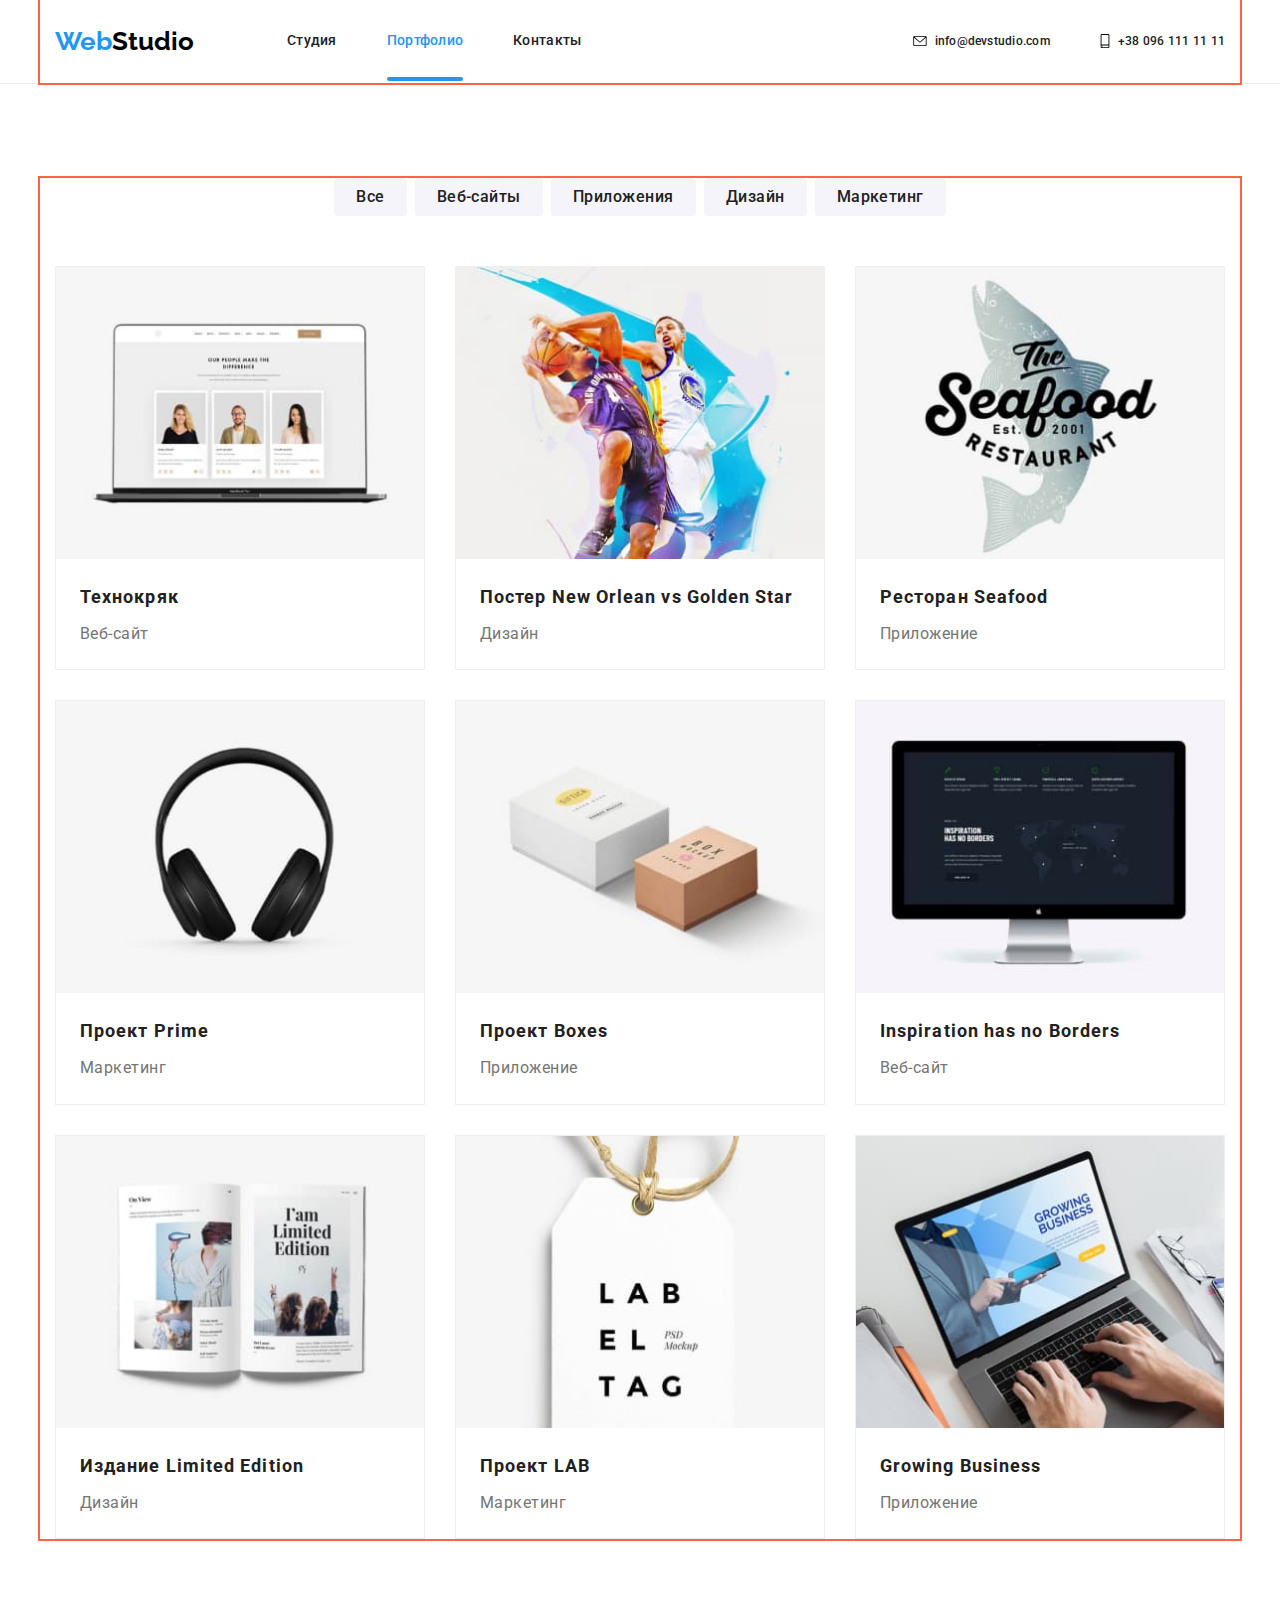
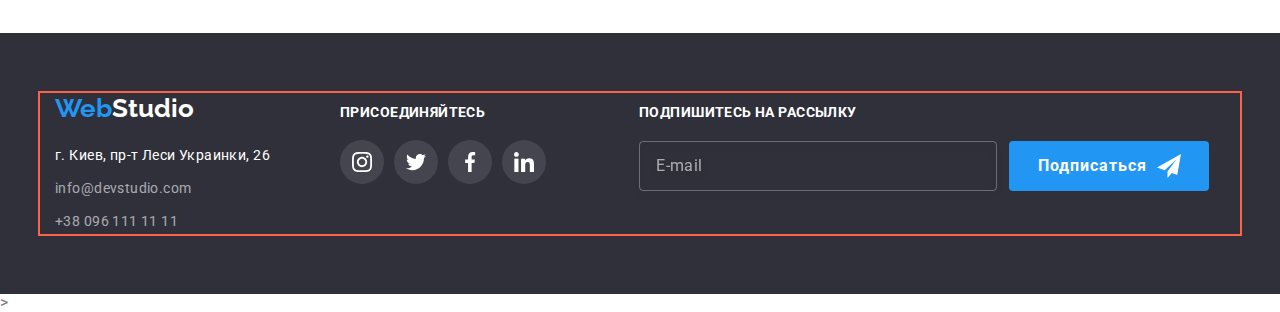
==== commit 4c7b1512: "protjects  img" ====
--- a/portfolio.html
+++ b/portfolio.html
@@ -157,13 +157,28 @@
           <ul class="projects-list list-decoration">
             <li class="projects-list__item">
               <div class="projects-list__thumb">
-                <img
-                  class="projects-list__img"
-                  src="./images/portfolio1.jpg"
-                  alt="фото ноутбука"
-                  width="370"
-                  height="294"
-                />
+                <picture>
+                    <source
+                    srcset="./images/projets/project1@1x.jpg 1x, ./images/projets/project1@2x.jpg 2x"
+                    src="./images/projets/project1@1x.jpg"
+                    media="(min-width: 1200px)"
+                  />
+                  <source
+                    srcset="./images/projets/project1-tab@1x.jpg 1x, ./images/projets/project1-tab@2x.jpg 2x"
+                    src="./images/projets/project1-tab@1x.jpg"
+                    media="(min-width: 768px)"
+                  />
+                  <source
+                    srcset="./images/projets/project1-mob@1x.jpg 1x, ./images/projets/project1-mob@2x.jpg 2x"
+                    src="./images/projets/project1-mob@1x.jpg"
+                    media="(min-width: 320px)"
+                  />
+                  <img
+                    class="projects-list__img"
+                    src="./images/projets/project1-mob@1x.jpg"
+                    alt="фото ноутбука"    
+                  />
+                </picture>
                 <p class="projects-list__parag">
                   Ресурс предлагает комплексные предложения с разным уровнем функционала и сервисов.
                   Все это позволит посетителю получить исчерпывающие сведения о компании или частном
@@ -178,13 +193,28 @@
             </li>
             <li class="projects-list__item">
               <div class="projects-list__thumb">
-                <img
-                  class="projects-list__img"
-                  src="./images/portfolio2.jpg"
-                  alt="фото постера"
-                  width="370"
-                  height="294"
-                />
+                <picture>
+                  <source
+                    srcset="./images/projets/project2@1x.jpg 1x, ./images/projets/project2@2x.jpg 2x"
+                    src="./images/projets/project2@1x.jpg"
+                    media="(min-width: 1200px)"
+                  />
+                  <source
+                    srcset="./images/projets/project2-tab@1x.jpg 1x, ./images/projets/project2-tab@2x.jpg 2x"
+                    src="./images/projets/project2-tab@1x.jpg"
+                    media="(min-width: 768px)"
+                  />
+                  <source
+                    srcset="./images/projets/project2-mob@1x.jpg 1x, ./images/projets/project2-mob@2x.jpg 2x"
+                    src="./images/projets/project2-mob@1x.jpg"
+                    media="(min-width: 320px)"
+                  />
+                  <img
+                    class="projects-list__img"
+                    src="./images/projets/project2-mob@1x.jpg"
+                    alt="фото постера"
+                  />
+                </picture>
                 <p class="projects-list__parag">
                   Ресурс предлагает комплексные предложения с разным уровнем функционала и сервисов.
                   Все это позволит посетителю получить исчерпывающие сведения о компании или частном
@@ -198,13 +228,28 @@
             </li>
             <li class="projects-list__item">
               <div class="projects-list__thumb">
-                <img
-                  class="projects-list__img"
-                  src="./images/portfolio3.jpg"
+                <picture>
+                  <source
+                    srcset="./images/projets/project3@1x.jpg 1x, ./images/projets/project3@2x.jpg 2x"
+                    src="./images/projets/project3@1x.jpg"
+                    media="(min-width: 1200px)"
+                  />
+                  <source
+                    srcset="./images/projets/project3-tab@1x.jpg 1x, ./images/projets/project3-tab@2x.jpg 2x"
+                    src="./images/projets/project3-tab@1x.jpg"
+                    media="(min-width: 768px)"
+                  />
+                  <source
+                    srcset="./images/projets/project3-mob@1x.jpg 1x, ./images/projets/project3-mob@2x.jpg 2x"
+                    src="./images/projets/project3-mob@1x.jpg"
+                    media="(min-width: 320px)"
+                  />
+                  <img
+                  class="projects-list__img"
+                  src="./images/projets/project3-mob@1x.jpg"
                   alt="фото реламы ресторана"
-                  width="370"
-                  height="294"
-                />
+                />
+                </picture>
                 <p class="projects-list__parag">
                   Ресурс предлагает комплексные предложения с разным уровнем функционала и сервисов.
                   Все это позволит посетителю получить исчерпывающие сведения о компании или частном
@@ -218,13 +263,30 @@
             </li>
             <li class="projects-list__item">
               <div class="projects-list__thumb">
-                <img
-                  class="projects-list__img"
-                  src="./images/portfolio4.jpg"
+                <picture>
+                  <source
+                    srcset="./images/projets/project4@1x.jpg 1x, ./images/projets/project4@2x.jpg 2x"
+                    src="./images/projets/project4@1x.jpg"
+                    media="(min-width: 1200px)"
+                  />
+                  <source
+                    srcset="./images/projets/project4-tab@1x.jpg 1x, ./images/projets/project4-tab@2x.jpg 2x"
+                    src="./images/projets/project4-tab@1x.jpg"
+                    media="(min-width: 768px)"
+                  />
+                  <source
+                    srcset="./images/projets/project4-mob@1x.jpg 1x, ./images/projets/project4-mob@2x.jpg 2x"
+                    src="./images/projets/project4-mob@1x.jpg"
+                    media="(min-width: 320px)"
+                  />
+                   <img
+                  class="projects-list__img"
+                  src="./images/projets/project4-mob@1x.jpg"
                   alt="фото коробочек"
-                  width="370"
-                  height="294"
-                />
+                  
+                />
+                </picture>
+               
                 <p class="projects-list__parag">
                   Ресурс предлагает комплексные предложения с разным уровнем функционала и сервисов.
                   Все это позволит посетителю получить исчерпывающие сведения о компании или частном
@@ -238,13 +300,28 @@
             </li>
             <li class="projects-list__item">
               <div class="projects-list__thumb">
-                <img
+                <picture>
+                  <source
+                    srcset="./images/projets/project5@1x.jpg 1x, ./images/projets/project5@2x.jpg 2x"
+                    src="./images/projets/project5@1x.jpg"
+                    media="(min-width: 1200px)"
+                  />
+                  <source
+                    srcset="./images/projets/project5-tab@1x.jpg 1x, ./images/projets/project5-tab@2x.jpg 2x"
+                    src="./images/projets/project5-tab@1x.jpg"
+                    media="(min-width: 768px)"
+                  />
+                  <source
+                    srcset="./images/projets/project5-mob@1x.jpg 1x, ./images/projets/project5-mob@2x.jpg 2x"
+                    src="./images/projets/project5-mob@1x.jpg"
+                    media="(min-width: 320px)"
+                  />
+                   <img
                   class="projects-list__img"
                   src="./images/portfolio5.jpg"
                   alt="фото компьютера"
-                  width="370"
-                  height="294"
-                />
+                />
+                </picture>
                 <p class="projects-list__parag">
                   Ресурс предлагает комплексные предложения с разным уровнем функционала и сервисов.
                   Все это позволит посетителю получить исчерпывающие сведения о компании или частном
@@ -258,13 +335,29 @@
             </li>
             <li class="projects-list__item">
               <div class="projects-list__thumb">
-                <img
-                  class="projects-list__img"
-                  src="./images/portfolio6.jpg"
+                <picture>
+                  <source
+                    srcset="./images/projets/project6@1x.jpg 1x, ./images/projets/project6@2x.jpg 2x"
+                    src="./images/projets/project6@1x.jpg"
+                    media="(min-width: 1200px)"
+                  />
+                  <source
+                    srcset="./images/projets/project6-tab@1x.jpg 1x, ./images/projets/project6-tab@2x.jpg 2x"
+                    src="./images/projets/project6-tab@1x.jpg"
+                    media="(min-width: 768px)"
+                  />
+                  <source
+                    srcset="./images/projets/project6-mob@1x.jpg 1x, ./images/projets/project6-mob@2x.jpg 2x"
+                    src="./images/projets/project6-mob@1x.jpg"
+                    media="(min-width: 320px)"
+                  />
+                  <img
+                  class="projects-list__img"
+                  src="./images/projets/project6-mob@1x.jpg"
                   alt="фото журнала"
-                  width="370"
-                  height="294"
-                />
+                  
+                />
+                </picture>
                 <p class="projects-list__parag">
                   Ресурс предлагает комплексные предложения с разным уровнем функционала и сервисов.
                   Все это позволит посетителю получить исчерпывающие сведения о компании или частном
@@ -278,13 +371,28 @@
             </li>
             <li class="projects-list__item">
               <div class="projects-list__thumb">
-                <img
-                  class="projects-list__img"
-                  src="./images/portfolio7.jpg"
+                <picture>
+                  <source
+                    srcset="./images/projets/project7@1x.jpg 1x, ./images/projets/project7@2x.jpg 2x"
+                    src="./images/projets/project7@1x.jpg"
+                    media="(min-width: 1200px)"
+                  />
+                  <source
+                    srcset="./images/projets/project7-tab@1x.jpg 1x, ./images/projets/project7-tab@2x.jpg 2x"
+                    src="./images/projets/project7-tab@1x.jpg"
+                    media="(min-width: 768px)"
+                  />
+                  <source
+                    srcset="./images/projets/project7-mob@1x.jpg 1x, ./images/projets/project7-mob@2x.jpg 2x"
+                    src="./images/projets/project7-mob@1x.jpg"
+                    media="(min-width: 320px)"
+                  />
+                  <img
+                  class="projects-list__img"
+                  src="./images/projets/project7-mob@1x.jpg"
                   alt="фото этикетки"
-                  width="370"
-                  height="294"
-                />
+                />
+                </picture>
                 <p class="projects-list__parag">
                   Ресурс предлагает комплексные предложения с разным уровнем функционала и сервисов.
                   Все это позволит посетителю получить исчерпывающие сведения о компании или частном
@@ -298,13 +406,29 @@
             </li>
             <li class="projects-list__item">
               <div class="projects-list__thumb">
-                <img
-                  class="projects-list__img"
-                  src="./images/portfolio8.jpg"
+                <picture>
+                  <source
+                    srcset="./images/projets/project8@1x.jpg 1x, ./images/projets/project8@2x.jpg 2x"
+                    src="./images/projets/project8@1x.jpg"
+                    media="(min-width: 1200px)"
+                  />
+                  <source
+                    srcset="./images/projets/project8-tab@1x.jpg 1x, ./images/projets/project8-tab@2x.jpg 2x"
+                    src="./images/projets/project8-tab@1x.jpg"
+                    media="(min-width: 768px)"
+                  />
+                  <source
+                    srcset="./images/projets/project8-mob@1x.jpg 1x, ./images/projets/project8-mob@2x.jpg 2x"
+                    src="./images/projets/project8-mob@1x.jpg"
+                    media="(min-width: 320px)"
+                  />
+                  <img
+                  class="projects-list__img"
+                  src="./images/projets/project8-mob@1x.jpg"
                   alt="фото наушников"
-                  width="370"
-                  height="294"
-                />
+                  
+                />
+                </picture>
                 <p class="projects-list__parag">
                   Ресурс предлагает комплексные предложения с разным уровнем функционала и сервисов.
                   Все это позволит посетителю получить исчерпывающие сведения о компании или частном
@@ -318,13 +442,30 @@
             </li>
             <li class="projects-list__item">
               <div class="projects-list__thumb">
-                <img
-                  class="projects-list__img"
-                  src="./images/portfolio9.jpg"
+                <picture>
+                  <source
+                    srcset="./images/projets/project9@1x.jpg 1x, ./images/projets/project9@2x.jpg 2x"
+                    src="./images/projets/project9@1x.jpg"
+                    media="(min-width: 1200px)"
+                  />
+                  <source
+                    srcset="./images/projets/project9-tab@1x.jpg 1x, ./images/projets/project9-tab@2x.jpg 2x"
+                    src="./images/projets/project9-tab@1x.jpg"
+                    media="(min-width: 768px)"
+                  />
+                  <source
+                    srcset="./images/projets/project9-mob@1x.jpg 1x, ./images/projets/project9-mob@2x.jpg 2x"
+                    src="./images/projets/project9-mob@1x.jpg"
+                    media="(min-width: 320px)"
+                  />
+                  <img
+                  class="projects-list__img"
+                  src="./images/projets/project9-mob@1x.jpg"
                   alt="фото нотбука "
-                  width="370"
-                  height="294"
-                />
+               
+                />
+                </picture>
+                
                 <p class="projects-list__parag">
                   Ресурс предлагает комплексные предложения с разным уровнем функционала и сервисов.
                   Все это позволит посетителю получить исчерпывающие сведения о компании или частном
--- a/css/main.min.css
+++ b/css/main.min.css
@@ -1 +1 @@
-:root{--accent-color: #2196f3;--main-text-color: #757575;--main-header-color: #212121;--main-background-color: #e5e5e5;--sec-background-color: #f5f4fa;--white-text-color: #ffffff;--main-font: "Roboto";--alt-main-font: "sans-serif";--second-font: "Raleway"}.link-decoration{text-decoration:none}.link-decoration:hover,.link-decoration:focus{color:var(--accent-color)}textarea{resize:none}.list-decoration{padding:0;margin:0;list-style:none}img{display:block;max-width:100%;height:auto}.section-title{margin-top:0;margin-bottom:30px;text-align:center;font-weight:700;font-size:28px;line-height:1.18;letter-spacing:.03em;color:var(--main-header-color)}@media screen and (min-width: 1200px){.section-title{font-size:36px;line-height:1.17;margin-bottom:50px}}.section{padding-top:60px;padding-bottom:60px}@media screen and (min-width: 1200px){.section{padding-top:94px;padding-bottom:94px}}body{font-family:var(--main-font),var(--alt-main-font);color:var(--main-text-color);background:#fff}.button{min-width:200px;padding:10px 32px;font-family:inherit;font-weight:700;font-size:16px;line-height:1.88;text-align:center;letter-spacing:.06em;color:var(--white-text-color);background:var(--accent-color);cursor:pointer;border:none;border-radius:4px;transition:box-shadow 250ms cubic-bezier(0.4, 0, 0.2, 1)}.button:hover,.button:focus{box-shadow:0px 4px 4px rgba(0,0,0,.15)}.color-decoration{color:rgba(255,255,255,.6)}.visuallny-hidden{position:absolute;white-space:nowrap;width:1px;height:1px;overflow:hidden;border:0;padding:0;clip:rect(0 0 0 0);clip-path:inset(50%);margin:-1px}.container{margin:0 auto;width:100%;padding-left:15px;padding-right:15px;outline:2px solid tomato}@media screen and (min-width: 480px){.container{width:480px}}@media screen and (min-width: 768px){.container{width:768px}}@media screen and (min-width: 1200px){.container{width:1200px}}@media screen and (min-width: 1200px){.container--flex{display:flex;flex-direction:row;align-items:baseline}}.header{border-bottom:1px solid #ececec}.header__flex{display:flex;align-items:center}.header__nav{display:flex;align-items:center}@media screen and (min-width: 768px)and (max-width: 1199px){.header__nav{margin-right:84px}}.menu-open-btn{display:none}@media screen and (max-width: 767px){.menu-open-btn{border:none;background-color:rgba(0,0,0,0);display:block;margin-left:auto;cursor:pointer}}.menu-open-btn:hover .menu-open-btn__icon{fill:var(--accent-color)}.menu-open-btn:focus .menu-open-btn__icon{fill:var(--accent-color)}.menu-close-btn{position:absolute;display:flex;justify-content:start;border:none;background-color:rgba(0,0,0,0);display:block;margin-left:auto;cursor:pointer;padding:0;top:10px;right:15px}.menu-close-btn:hover .menu-close-btn__icon{fill:var(--accent-color)}.menu-close-btn:focus .menu-close-btn__icon{fill:var(--accent-color)}.logo{display:block;font-family:var(--second-font);font-style:normal;font-weight:700;font-size:24px;line-height:1.17}@media screen and (min-width: 1200px){.logo{font-size:26px;line-height:1.19}}.logo__fp{color:var(--accent-color)}.header__logo{padding-top:16px;padding-bottom:16px}@media screen and (min-width: 768px){.header__logo{padding-top:26px;padding-bottom:26px}}.footer__logo{margin-bottom:20px}.logo__sp--dark{color:#000}.logo__sp--inverse{color:var(--white-text-color)}.nav-list{display:flex;align-items:center}@media screen and (max-width: 767px){.nav-list{display:none}}.header__nav-list{margin-left:88px}@media screen and (min-width: 1200px){.header__nav-list{margin-left:93px}}.nav-list__link{display:block;padding-top:32px;padding-bottom:32px;font-weight:500;font-size:14px;line-height:1.14;letter-spacing:.02em;color:var(--main-header-color);transition:color 250ms cubic-bezier(0.4, 0, 0.2, 1)}.nav-list__item{position:relative}.nav-list__item:not(:last-child){margin-right:50px}.nav-list__link--curent{color:var(--accent-color)}.nav-list__link--curent::after{content:"";position:absolute;bottom:0;left:0;width:100%;height:4px;border-radius:4px;background:var(--accent-color)}.contacts-list{display:flex;flex-direction:column}@media screen and (max-width: 767px){.contacts-list{display:none}}@media screen and (min-width: 1200px){.contacts-list{flex-direction:row;margin-left:auto}}@media screen and (max-width: 767px){.contacts{display:flex;flex-direction:column;align-items:center}}.contacts-list__item:not(:last-child){margin-bottom:10px}@media screen and (min-width: 1200px){.contacts-list__item:not(:last-child){margin-right:50px;margin-bottom:0px}}.contacts-list__link{color:var(--main-text-color);display:flex;align-items:center;font-weight:500;font-size:12px;line-height:1.17;letter-spacing:.02em;color:var(--main-header-color);transition:color 250ms cubic-bezier(0.4, 0, 0.2, 1)}@media screen and (min-width: 1200){.contacts-list__link{padding-top:32px;padding-bottom:32px;font-size:14px;line-height:1.14}}@media screen and (min-width: 768px)and (max-width: 1199px){.contacts-list__link--top{padding-top:21px}}@media screen and (min-width: 768px)and (max-width: 1199px){.contacts-list__link--bottom{padding-bottom:21px}}.contacts-list__icon{transition:fill 250ms cubic-bezier(0.4, 0, 0.2, 1)}.contacts-list__link:hover .contacts-list__icon,.contacts-list__link:focus .contacts-list__icon{fill:var(--accent-color)}.contacts-list__icon--envelope-icon{width:14px;height:10px;margin-right:8px}@media screen and (min-width: 1200){.contacts-list__icon--envelope-icon{width:16px;height:12px;margin-right:10px}}.contacts-list__icon--smartphone-icon{width:10px;height:14px;margin-right:8px}@media screen and (min-width: 1200){.contacts-list__icon--smartphone-icon{width:10px;height:16px;margin-right:10px}}.banner{padding-top:0;padding-bottom:0;text-align:center}.banner__overlay{width:100%;height:100%;margin-right:auto;margin-left:auto;max-width:1600px;max-height:600px;background-image:linear-gradient(rgba(47, 48, 58, 0.4), rgba(47, 48, 58, 0.4)),url(../images/banner/bannerbg-mob@1x.jpg);background-repeat:no-repeat;background-position:center;background-size:cover}.baner__content{padding-top:118px;padding-bottom:118px}@media screen and (min-width: 1200px){.baner__content{padding-top:200px;padding-bottom:200px}}.banner__title{margin-top:0;margin-bottom:30px;font-weight:900;font-size:26px;line-height:1.62;letter-spacing:.06em;text-transform:uppercase;color:var(--white-text-color)}@media screen and (min-width: 1200px){.banner__title{margin-bottom:40px;font-size:44px;line-height:1.36}}.banner__button{min-width:200px;padding:10px 32px;font-family:inherit;font-weight:700;font-size:16px;line-height:1.88;text-align:center;letter-spacing:.06em;color:var(--white-text-color);background:var(--accent-color);cursor:pointer;border:none;border-radius:4px;transition:box-shadow 250ms cubic-bezier(0.4, 0, 0.2, 1)}.banner__button:hover,.banner__button:focus{box-shadow:0px 4px 4px rgba(0,0,0,.15)}@media screen and (min-width: 678px){.descriptions-list{display:flex;flex-wrap:wrap}}@media screen and (min-width: 1200px){.descriptions-list{display:flex;flex-direction:row}}.descriptions-list__item{margin-bottom:30px}.descriptions-list__item:last-child{margin-bottom:0}@media screen and (min-width: 480px){.descriptions-list__item{width:450px}}@media screen and (min-width: 768px)and (max-width: 1199px){.descriptions-list__item{width:354px;margin-right:30px;margin-bottom:30px}.descriptions-list__item:nth-last-child(-n+2){margin-bottom:0}.descriptions-list__item:nth-child(2n){margin-right:0}}@media screen and (min-width: 1200px){.descriptions-list__item{width:270px;margin-right:30px}.descriptions-list__item:last-child{margin-right:0}}.descriptions-list__link{display:flex;justify-content:center;align-items:center;height:120px;margin-bottom:30px;background-color:#f5f4fa;border-radius:4px}.descriptions-list__caption{text-align:center;margin-top:0;margin-bottom:10px;font-weight:700;font-size:14px;line-height:1.14;letter-spacing:.03em;text-transform:uppercase;color:var(--main-header-color)}@media screen and (min-width: 768px){.descriptions-list__caption{text-align:left}}.descriptions-list__text{margin-top:0;margin-bottom:0;font-size:14px;line-height:1.71;letter-spacing:.03em}.work{padding-top:0}@media screen and (max-width: 1200px){.work{display:none}}.work-list{display:flex}.work-list__item{width:370px;margin-right:30px}.work-list__item:last-child{margin-right:0}.work-list__img{display:block;max-width:100%;height:auto}.work-list__caption{margin-top:0;margin-bottom:0;padding-top:27px;padding-bottom:27px;width:370px;height:70px;font-weight:700;font-size:14px;line-height:16px;text-align:center;letter-spacing:.03em;text-transform:uppercase;color:#fff;position:absolute;background:rgba(47,48,58,.8);bottom:0;left:0}.work-list__tumb{position:relative}.team{background:var(--sec-background-color)}.team-list__img{display:block;max-width:100%;height:auto}@media screen and (min-width: 678px){.team-list{display:flex;flex-wrap:wrap}}.team-list__item{margin-bottom:30px;background:#fff;box-shadow:0px 1px 3px rgba(0,0,0,.12),0px 1px 1px rgba(0,0,0,.14),0px 2px 1px rgba(0,0,0,.2);border-radius:0px 0px 4px 4px}.team-list__item:last-child{margin-bottom:0}@media screen and (min-width: 480px){.team-list__item{width:450px}}@media screen and (min-width: 768px)and (max-width: 1199px){.team-list__item{width:354px;margin-right:30px}.team-list__item:nth-last-child(-n+2){margin-bottom:0}.team-list__item:nth-child(2n){margin-right:0}}@media screen and (min-width: 1200px){.team-list__item{width:270px;margin-bottom:0;margin-right:30px}.team-list__item:last-child{margin-right:0px}}.team-list__wrapper{padding-top:30px;padding-bottom:30px;text-align:center}.team-list__caption{margin-top:0;margin-bottom:10px;font-weight:500;font-size:16px;line-height:1.19;letter-spacing:.03em;color:var(--main-header-color)}.team-list__text{margin-top:0;margin-bottom:16px;font-size:16px;line-height:1.19;letter-spacing:.03em}.soc-list{display:flex;flex-direction:row;justify-content:center}.soc-list__item:not(:last-child){margin-right:10px}.soc-list__link{display:flex;justify-content:center;align-items:center;width:44px;height:44px;background:#fff;border-radius:50%;transition:background-color 250ms cubic-bezier(0.4, 0, 0.2, 1)}.soc-list__link:hover,.soc-list__link:focus{background:var(--accent-color)}.soc-list__icon{fill:#afb1b8;transition:fill 250ms cubic-bezier(0.4, 0, 0.2, 1)}.soc-list__link:hover .soc-list__icon,.soc-list__link:focus .soc-list__icon{fill:#fff}.customers-list{display:flex;flex-wrap:wrap;justify-content:center}@media screen and (min-width: 1200px){.customers-list{flex-flow:row}}.customers-list__item{margin-right:30px;margin-bottom:30px}@media screen and (min-width: 480px)and (max-width: 767px){.customers-list__item:nth-child(2n){margin-right:0}.customers-list__item:nth-last-child(-n+2){margin-bottom:0}}@media screen and (min-width: 768px)and (max-width: 1199px){.customers-list__item:nth-child(3n){margin-right:0}.customers-list__item:nth-last-child(-n+3){margin-bottom:0}}@media screen and (min-width: 1200px){.customers-list__item{margin-right:30px}.customers-list__item:last-child{margin-right:0}}.customers-list__link{display:flex;justify-content:center;align-items:center;height:92px;border:1px solid #afb1b8;border-radius:4px;transition:border 250ms cubic-bezier(0.4, 0, 0.2, 1)}.customers-list__link:hover,.customers-list__link:focus{border:1px solid #2196f3}@media screen and (min-width: 480px){.customers-list__link{width:210px}}@media screen and (min-width: 768px){.customers-list__link{width:226px}}@media screen and (min-width: 1200px){.customers-list__link{width:170px}}.customers-list__icon{fill:#afb1b8;transition:fill 250ms cubic-bezier(0.4, 0, 0.2, 1)}.customers-list__link:hover .customers-list__icon,.customers-list__link:focus .customers-list__icon{fill:var(--accent-color)}.footer{padding-top:60px;padding-bottom:60px;background:#2f303a}.footer__tab{display:flex;flex-direction:column}@media screen and (min-width: 768px){.footer__tab{flex-direction:row;align-items:baseline;justify-content:space-evenly;margin-bottom:60px}}@media screen and (min-width: 1200px){.footer__tab{margin-bottom:0}}@media screen and (min-width: 1200px){.footer__contacts{flex-grow:1;margin-right:70px}}@media screen and (max-width: 767px){.address-list{display:flex;flex-direction:column;align-items:center;margin-bottom:60px}}.address-list__item{margin-bottom:9px}.address-list__item:last-child{margin-bottom:0}.address-list__link{display:inline-block;font-style:normal;font-size:14px;line-height:1.71;letter-spacing:.03em;color:var(--white-text-color);transition:color 250ms cubic-bezier(0.4, 0, 0.2, 1)}.address-list__link--dark{color:rgba(255,255,255,.6)}@media screen and (max-width: 767px){.footer__social{display:flex;flex-direction:column;align-items:center;margin-bottom:60px}}@media screen and (min-width: 1200px){.footer__social{margin-right:93px}}.social__title{margin-top:0;margin-bottom:20px;font-weight:700;font-size:14px;line-height:16px;letter-spacing:.03em;text-transform:uppercase;color:#fff}.social-list{display:flex;flex-direction:row}.social-list__link{display:flex;justify-content:center;align-items:center;width:44px;height:44px;border-radius:50%;background:rgba(255,255,255,.1);transition:background-color 250ms cubic-bezier(0.4, 0, 0.2, 1)}.social-list__link:hover,.social-list__link:focus{background:var(--accent-color)}.social-list__item:not(:last-child){margin-right:10px}.social-list__icon{fill:#fff}@media screen and (max-width: 1199px){.subscribe-form{display:flex;flex-direction:column;align-items:center}}.subscribe-form__label{display:inline-block;margin-bottom:20px;font-weight:700;font-size:14px;line-height:1.14;letter-spacing:.03em;text-transform:uppercase;color:#fff}.subscribe-form__email{margin-bottom:20px;padding:15px 16px;width:100%;height:50px;border:1px solid rgba(255,255,255,.3);filter:drop-shadow(0px 4px 4px rgba(0, 0, 0, 0.15));border-radius:4px;background-color:rgba(0,0,0,0);color:var(--main-text-color);outline:none;transition:border-color 250ms cubic-bezier(0.4, 0, 0.2, 1)}.subscribe-form__email:focus{border-color:var(--accent-color)}.subscribe-form__email::placeholder{font-weight:400;font-size:16px;line-height:1.25;letter-spacing:.03em;color:rgba(255,255,255,.6)}@media screen and (min-width: 480px){.subscribe-form__email{width:450px}}@media screen and (min-width: 1200px){.subscribe-form__email{width:358px;margin-bottom:0;margin-right:12px}}@media screen and (max-width: 1199px){.subscribe-form__position{display:flex;flex-direction:column;align-items:center;width:100%}}@media screen and (min-width: 1200px){.subscribe-form__position{display:flex;flex-direction:row}}.subscribe-form__but{display:flex;align-items:center;padding-left:29px;padding-right:28px;padding-top:10px;padding-bottom:10px}.subscribe-form__icon{margin-left:10px;fill:var(--white-text-color)}.portfolio-projects__menu-list{display:flex}@media screen and (max-width: 767px){.portfolio-projects__menu-list{flex-wrap:wrap;margin-bottom:40px}}@media screen and (min-width: 768px){.portfolio-projects__menu-list{justify-content:center;margin-bottom:50px}}.menu-list__btn{font-family:inherit;font-weight:500;font-size:16px;line-height:1.6;text-align:center;letter-spacing:.03em;color:var(--main-header-color);background:var(--sec-background-color);cursor:pointer;border:none;border-radius:4px;padding:6px 22px;transition:color 250ms cubic-bezier(0.4, 0, 0.2, 1),background-color 250ms cubic-bezier(0.4, 0, 0.2, 1),box-shadow 250ms cubic-bezier(0.4, 0, 0.2, 1)}.menu-list__btn:hover,.menu-list__btn:focus{color:var(--white-text-color);background:var(--accent-color);box-shadow:0px 3px 1px rgba(0,0,0,.1),0px 1px 2px rgba(0,0,0,.08),0px 2px 2px rgba(0,0,0,.12)}.menu-list__item{margin-right:8px}@media screen and (max-width: 767px){.menu-list__item{margin-bottom:21px}}.menu-list__item:last-child{margin-right:0}.projects-list{display:flex;flex-wrap:wrap}.projects-list__item{width:450px;border:1px solid #eee;background:#fff;transition:box-shadow 250ms cubic-bezier(0.4, 0, 0.2, 1)}.projects-list__item:not(:last-child){margin-bottom:30px}.projects-list__item:hover{box-shadow:0px 1px 1px rgba(0,0,0,.12),0px 4px 4px rgba(0,0,0,.06),1px 4px 6px rgba(0,0,0,.16)}@media screen and (min-width: 768px)and (max-width: 1199px){.projects-list__item{margin-right:30px;margin-bottom:30px;width:354px;flex-basis:calc((100% - 30px)/2)}.projects-list__item:nth-last-child(-n+2){margin-bottom:0}.projects-list__item:nth-child(2n){margin-right:0}}@media screen and (min-width: 1200px){.projects-list__item{margin-right:30px;margin-bottom:30px;width:370px}.projects-list__item:nth-last-child(-n+3){margin-bottom:0}.projects-list__item:nth-child(3n){margin-right:0}}.projects-list__thumb{overflow:hidden;position:relative}.projects-list__img{display:block;max-width:100%;height:auto}.projects-list__parag{margin-top:0;margin-bottom:0;padding:77px 24px;height:100%;position:absolute;top:0;left:0;transform:translateY(100%);background:rgba(33,150,243,.9);font-weight:400;font-size:18px;line-height:1.56;letter-spacing:.03em;color:#fff;transition:transform 250ms cubic-bezier(0.4, 0, 0.2, 1)}.projects-list__item:hover .projects-list__parag{opacity:1;transform:translateY(0)}@media screen and (min-width: 678px){.projects-list__parag{padding:49px 24px}}@media screen and (min-width: 678px){.projects-list__parag{padding:63px 24px}}.projects-list__wrapper{display:flex;flex-direction:column;padding:20px 24px}.projects-list__title{margin-top:0;margin-bottom:4px;font-weight:700;font-size:18px;line-height:2;letter-spacing:.06em;color:var(--main-header-color)}.projects-list__text{margin-top:0;margin-bottom:0;font-size:16px;line-height:1.88;letter-spacing:.03em}.backdrop{position:fixed;left:0;top:0;width:100%;height:100%;padding-top:93px;padding-left:15px;padding-right:15px;overflow-y:scroll;background:rgba(0,0,0,.2);transition:opacity 300ms,visibility 300ms}.is-hidden{opacity:0;pointer-events:none;visibility:hidden}.modal{position:relative;margin-right:auto;margin-left:auto;padding:40px;width:100%;min-height:609px;max-width:450px;border-radius:4px;background:#fff}.backdrop.is-hidden .modal{transform:rotate(0) scale(0.3);opacity:.1}@media screen and (min-width: 768px){.modal{position:absolute;top:50%;left:50%;transform:translate(-50%, -50%)}}@media screen and (min-width: 1200px){.modal{width:528px;min-height:581px;transform:rotate(360deg) translate(-50%, -50%) scale(1);transition:transform 600ms,opacity 2000ms}}.modal__title{margin-top:0;margin-bottom:12px;font-weight:700;font-size:20px;line-height:1.5;text-align:center;letter-spacing:.03em;color:var(--main-header-color)}@media screen and (min-width: 1200px){.modal__title{line-height:1.15}}.button-close{padding:0;position:absolute;top:8px;right:8px;width:30px;height:30px;border:1px solid #999;border-radius:50%;display:flex;justify-content:center;align-items:center;background-color:rgba(0,0,0,0)}.button-close__icon{transition:fill 250ms cubic-bezier(0.4, 0, 0.2, 1)}.button-close:hover .button-close__icon,.button-close:focus .button-close__icon{fill:var(--accent-color)}.modal__modal-form{margin-right:auto;margin-left:auto}.modal__form-field:not(:last-child){margin-bottom:10px}.modal__label{display:block;margin-bottom:4px;font-weight:400;font-size:12px;line-height:1.17;letter-spacing:.01em;color:var(--main-text-color)}.modal__input{width:100%;height:40px;display:block;padding-left:42px;padding-top:12px;padding-bottom:12px;border:1px solid rgba(33,33,33,.2);border-radius:4px;background-color:rgba(0,0,0,0);outline:none;transition:border-color 250ms cubic-bezier(0.4, 0, 0.2, 1)}.modal__input:focus{border-color:var(--accent-color)}.modal__textarea{padding:12px 16px;height:120px;width:100%;display:block;border:1px solid rgba(33,33,33,.2);border-radius:4px;background-color:rgba(0,0,0,0);outline:none;transition:border-color 250ms cubic-bezier(0.4, 0, 0.2, 1)}.modal__textarea:focus{border-color:var(--accent-color)}.modal__textarea::placeholder{font-weight:400;font-size:14px;line-height:1.14;letter-spacing:.01em;color:rgba(117,117,117,.5)}@media screen and (min-width: 1200px){.modal__textarea::placeholder{font-size:12px;line-height:1.17}}.modal__position{position:relative}.modal__icon{position:absolute;top:50%;left:12px;transform:translateY(-50%);fill:var(--main-header-color);transition:fill 250ms cubic-bezier(0.4, 0, 0.2, 1)}.modal__input:focus+.modal__icon{fill:var(--accent-color)}.modal__agreement-wrapper{margin-top:20px;margin-bottom:30px}.modal__modal-form-but{display:block;margin:auto}.modal__agreement{font-weight:400;font-size:12px;line-height:1.17;letter-spacing:.03em}@media screen and (min-width: 1200px){.modal__agreement{font-size:14px;line-height:1.71}}.modal__agreement-two{color:var(--accent-color);font-weight:400;font-size:12px;line-height:1.17;letter-spacing:.03em}@media screen and (min-width: 1200px){.modal__agreement-two{font-size:14px;line-height:1.71}}.modal__agreement-two::after{width:100%;height:1px;background-color:var(--accent-color);content:"";position:absolute;bottom:0;left:0}.modal__agreement-two::after{width:100%;height:1px;background-color:var(--accent-color);content:"";position:absolute;bottom:0;left:0}.modal__agreement-check-field{display:flex;align-items:center;justify-content:center;height:24px;width:100%;margin-bottom:30px}.modal__agreement-check-box{width:16px;height:15px;border:1px solid var(--main-header-color);border-radius:2px;background-color:rgba(0,0,0,0);margin-right:7px;display:flex;justify-content:center;align-items:center}.modal__agreement-checkbox:checked+.modal__agreement-check-field .modal__agreement-check-box{border:none}.modal__agreement-checkbox:focus+.modal__agreement-check-field .modal__agreement-check-box{border-color:var(--accent-color)}.modal__icon-checked{fill:rgba(0,0,0,0);transition:fill 250ms cubic-bezier(0.4, 0, 0.2, 1)}.modal__agreement-checkbox:checked+.modal__agreement-check-field .modal__icon-checked{fill:var(--accent-color)}.modal__agreement-position{position:relative}.mob-menu{background-color:#fff;height:100vh;width:100vw}@media screen and (max-width: 767px){.mob-menu{position:fixed;top:0}}@media screen and (min-width: 768px){.mob-menu{display:none}}.mob-menu .container{padding-top:48px;padding-bottom:48px;position:relative;display:flex;flex-direction:column;height:100%;justify-content:space-between;overflow:auto}@media screen and (max-width: 767px){.mob-menu .container{width:100%}}.mob-menu-list{margin-left:40px}.mob-menu-list__item:not(:last-child){margin-bottom:30px}.mob-menu__link{color:var(--main-header-color);font-weight:500;font-size:40px;line-height:1.18;letter-spacing:.02em}.mob-menu__link--curent{color:var(--accent-color)}.mob-menu-contacts-list{margin-left:40px;margin-bottom:64px}.mob-menu-contacts-list__item:not(:last-child){margin-bottom:30px}.mob-menu-contacts-list__item:last-child .mob-menu-contacts-list__link{font-size:24px;line-height:1.17;letter-spacing:.02em;color:var(--main-text-color)}.mob-menu-contacts-list__link{color:var(--accent-color);font-weight:500;font-size:40px;line-height:1.18;letter-spacing:.02em}.mob-menu-soc-list{margin-left:40px;display:flex;flex-direction:row}.mob-menu-soc-list__item{position:relative}.mob-menu-soc-list__item:not(:last-child){margin-right:10px;padding-right:10px;border-right:1px solid rgba(33,33,33,.2)}.mob-menu-soc__link{font-weight:500;font-size:18px;line-height:1.22;letter-spacing:.02em;color:var(--accent-color)}/*# sourceMappingURL=main.min.css.map */+:root{--accent-color: #2196f3;--main-text-color: #757575;--main-header-color: #212121;--main-background-color: #e5e5e5;--sec-background-color: #f5f4fa;--white-text-color: #ffffff;--main-font: "Roboto";--alt-main-font: "sans-serif";--second-font: "Raleway"}.link-decoration{text-decoration:none}.link-decoration:hover,.link-decoration:focus{color:var(--accent-color)}textarea{resize:none}.list-decoration{padding:0;margin:0;list-style:none}img{display:block;max-width:100%;height:auto}.section-title{margin-top:0;margin-bottom:30px;text-align:center;font-weight:700;font-size:28px;line-height:1.18;letter-spacing:.03em;color:var(--main-header-color)}@media screen and (min-width: 1200px){.section-title{font-size:36px;line-height:1.17;margin-bottom:50px}}.section{padding-top:60px;padding-bottom:60px}@media screen and (min-width: 1200px){.section{padding-top:94px;padding-bottom:94px}}body{font-family:var(--main-font),var(--alt-main-font);color:var(--main-text-color);background:#fff}.button{min-width:200px;padding:10px 32px;font-family:inherit;font-weight:700;font-size:16px;line-height:1.88;text-align:center;letter-spacing:.06em;color:var(--white-text-color);background:var(--accent-color);cursor:pointer;border:none;border-radius:4px;transition:box-shadow 250ms cubic-bezier(0.4, 0, 0.2, 1)}.button:hover,.button:focus{box-shadow:0px 4px 4px rgba(0,0,0,.15)}.color-decoration{color:rgba(255,255,255,.6)}.visuallny-hidden{position:absolute;white-space:nowrap;width:1px;height:1px;overflow:hidden;border:0;padding:0;clip:rect(0 0 0 0);clip-path:inset(50%);margin:-1px}.container{margin:0 auto;width:100%;padding-left:15px;padding-right:15px;outline:2px solid tomato}@media screen and (min-width: 480px){.container{width:480px}}@media screen and (min-width: 768px){.container{width:768px}}@media screen and (min-width: 1200px){.container{width:1200px}}@media screen and (min-width: 1200px){.container--flex{display:flex;flex-direction:row;align-items:baseline}}.header{border-bottom:1px solid #ececec}.header__flex{display:flex;align-items:center}.header__nav{display:flex;align-items:center}@media screen and (min-width: 768px)and (max-width: 1199px){.header__nav{margin-right:84px}}.menu-open-btn{display:none}@media screen and (max-width: 767px){.menu-open-btn{border:none;background-color:rgba(0,0,0,0);display:block;margin-left:auto;cursor:pointer}}.menu-open-btn:hover .menu-open-btn__icon{fill:var(--accent-color)}.menu-open-btn:focus .menu-open-btn__icon{fill:var(--accent-color)}.menu-close-btn{position:absolute;display:flex;justify-content:start;border:none;background-color:rgba(0,0,0,0);display:block;margin-left:auto;cursor:pointer;padding:0;top:10px;right:15px}.menu-close-btn:hover .menu-close-btn__icon{fill:var(--accent-color)}.menu-close-btn:focus .menu-close-btn__icon{fill:var(--accent-color)}.logo{display:block;font-family:var(--second-font);font-style:normal;font-weight:700;font-size:24px;line-height:1.17}@media screen and (min-width: 1200px){.logo{font-size:26px;line-height:1.19}}.logo__fp{color:var(--accent-color)}.header__logo{padding-top:16px;padding-bottom:16px}@media screen and (min-width: 768px){.header__logo{padding-top:26px;padding-bottom:26px}}.footer__logo{margin-bottom:20px}.logo__sp--dark{color:#000}.logo__sp--inverse{color:var(--white-text-color)}.nav-list{display:flex;align-items:center}@media screen and (max-width: 767px){.nav-list{display:none}}.header__nav-list{margin-left:88px}@media screen and (min-width: 1200px){.header__nav-list{margin-left:93px}}.nav-list__link{display:block;padding-top:32px;padding-bottom:32px;font-weight:500;font-size:14px;line-height:1.14;letter-spacing:.02em;color:var(--main-header-color);transition:color 250ms cubic-bezier(0.4, 0, 0.2, 1)}.nav-list__item{position:relative}.nav-list__item:not(:last-child){margin-right:50px}.nav-list__link--curent{color:var(--accent-color)}.nav-list__link--curent::after{content:"";position:absolute;bottom:0;left:0;width:100%;height:4px;border-radius:4px;background:var(--accent-color)}.contacts-list{display:flex;flex-direction:column}@media screen and (max-width: 767px){.contacts-list{display:none}}@media screen and (min-width: 1200px){.contacts-list{flex-direction:row;margin-left:auto}}@media screen and (max-width: 767px){.contacts{display:flex;flex-direction:column;align-items:center}}.contacts-list__item:not(:last-child){margin-bottom:10px}@media screen and (min-width: 1200px){.contacts-list__item:not(:last-child){margin-right:50px;margin-bottom:0px}}.contacts-list__link{color:var(--main-text-color);display:flex;align-items:center;font-weight:500;font-size:12px;line-height:1.17;letter-spacing:.02em;color:var(--main-header-color);transition:color 250ms cubic-bezier(0.4, 0, 0.2, 1)}@media screen and (min-width: 1200){.contacts-list__link{padding-top:32px;padding-bottom:32px;font-size:14px;line-height:1.14}}@media screen and (min-width: 768px)and (max-width: 1199px){.contacts-list__link--top{padding-top:21px}}@media screen and (min-width: 768px)and (max-width: 1199px){.contacts-list__link--bottom{padding-bottom:21px}}.contacts-list__icon{transition:fill 250ms cubic-bezier(0.4, 0, 0.2, 1)}.contacts-list__link:hover .contacts-list__icon,.contacts-list__link:focus .contacts-list__icon{fill:var(--accent-color)}.contacts-list__icon--envelope-icon{width:14px;height:10px;margin-right:8px}@media screen and (min-width: 1200){.contacts-list__icon--envelope-icon{width:16px;height:12px;margin-right:10px}}.contacts-list__icon--smartphone-icon{width:10px;height:14px;margin-right:8px}@media screen and (min-width: 1200){.contacts-list__icon--smartphone-icon{width:10px;height:16px;margin-right:10px}}.banner{padding-top:0;padding-bottom:0;background:#2f303a;text-align:center}.banner__overlay{width:100%;height:100%;margin-right:auto;margin-left:auto;background-image:linear-gradient(rgba(47, 48, 58, 0.4), rgba(47, 48, 58, 0.4)),url(../images/banner/bannerbg-mob@1x.jpg);background-repeat:no-repeat;background-position:center;background-size:cover}@media screen and (min-device-pixel-ratio: 2),screen and (min-resolution: 192dpi),screen and (min-resolution: 2dppx){.banner__overlay{background-image:linear-gradient(rgba(47, 48, 58, 0.4), rgba(47, 48, 58, 0.4)),url(../images/banner/bannerbg-mob@2x.jpg)}}@media screen and (min-width: 768px){.banner__overlay{background-image:linear-gradient(rgba(47, 48, 58, 0.4), rgba(47, 48, 58, 0.4)),url(../images/banner/bannerbg-tab@1x.jpg)}}@media screen and (min-width: 768px)and (min-device-pixel-ratio: 2),screen and (min-width: 768px)and (min-resolution: 192dpi),screen and (min-width: 768px)and (min-resolution: 2dppx){.banner__overlay{background-image:linear-gradient(rgba(47, 48, 58, 0.4), rgba(47, 48, 58, 0.4)),url(../images/banner/bannerbg-tab@2x.jpg)}}@media screen and (min-width: 1200px){.banner__overlay{background-image:linear-gradient(rgba(47, 48, 58, 0.4), rgba(47, 48, 58, 0.4)),url(../images/banner/bannerbg@1x.jpg)}}@media screen and (min-width: 1200px)and (min-device-pixel-ratio: 2),screen and (min-width: 1200px)and (min-resolution: 192dpi),screen and (min-width: 1200px)and (min-resolution: 2dppx){.banner__overlay{background-image:linear-gradient(rgba(47, 48, 58, 0.4), rgba(47, 48, 58, 0.4)),url(../images/banner/bannerbg@2x.jpg)}}.baner__content{padding-top:118px;padding-bottom:118px}@media screen and (min-width: 1200px){.baner__content{padding-top:200px;padding-bottom:200px}}.banner__title{margin-top:0;margin-bottom:30px;font-weight:900;font-size:26px;line-height:1.62;letter-spacing:.06em;text-transform:uppercase;color:var(--white-text-color)}@media screen and (min-width: 1200px){.banner__title{margin-bottom:40px;font-size:44px;line-height:1.36}}.banner__button{min-width:200px;padding:10px 32px;font-family:inherit;font-weight:700;font-size:16px;line-height:1.88;text-align:center;letter-spacing:.06em;color:var(--white-text-color);background:var(--accent-color);cursor:pointer;border:none;border-radius:4px;transition:box-shadow 250ms cubic-bezier(0.4, 0, 0.2, 1)}.banner__button:hover,.banner__button:focus{box-shadow:0px 4px 4px rgba(0,0,0,.15)}@media screen and (min-width: 678px){.descriptions-list{display:flex;flex-wrap:wrap}}@media screen and (min-width: 1200px){.descriptions-list{display:flex;flex-direction:row}}.descriptions-list__item{margin-bottom:30px}.descriptions-list__item:last-child{margin-bottom:0}@media screen and (min-width: 480px){.descriptions-list__item{width:450px}}@media screen and (min-width: 768px)and (max-width: 1199px){.descriptions-list__item{width:354px;margin-right:30px;margin-bottom:30px}.descriptions-list__item:nth-last-child(-n+2){margin-bottom:0}.descriptions-list__item:nth-child(2n){margin-right:0}}@media screen and (min-width: 1200px){.descriptions-list__item{width:270px;margin-right:30px}.descriptions-list__item:last-child{margin-right:0}}.descriptions-list__link{display:flex;justify-content:center;align-items:center;height:120px;margin-bottom:30px;background-color:#f5f4fa;border-radius:4px}.descriptions-list__caption{text-align:center;margin-top:0;margin-bottom:10px;font-weight:700;font-size:14px;line-height:1.14;letter-spacing:.03em;text-transform:uppercase;color:var(--main-header-color)}@media screen and (min-width: 768px){.descriptions-list__caption{text-align:left}}.descriptions-list__text{margin-top:0;margin-bottom:0;font-size:14px;line-height:1.71;letter-spacing:.03em}.work{padding-top:0}@media screen and (max-width: 1200px){.work{display:none}}.work-list{display:flex}.work-list__item{width:370px;margin-right:30px}.work-list__item:last-child{margin-right:0}.work-list__img{display:block;max-width:100%;height:auto}.work-list__caption{margin-top:0;margin-bottom:0;padding-top:27px;padding-bottom:27px;width:370px;height:70px;font-weight:700;font-size:14px;line-height:16px;text-align:center;letter-spacing:.03em;text-transform:uppercase;color:#fff;position:absolute;background:rgba(47,48,58,.8);bottom:0;left:0}.work-list__tumb{position:relative}.team{background:var(--sec-background-color)}.team-list__img{display:block;max-width:100%;height:auto}@media screen and (min-width: 678px){.team-list{display:flex;flex-wrap:wrap}}.team-list__item{margin-bottom:30px;background:#fff;box-shadow:0px 1px 3px rgba(0,0,0,.12),0px 1px 1px rgba(0,0,0,.14),0px 2px 1px rgba(0,0,0,.2);border-radius:0px 0px 4px 4px}.team-list__item:last-child{margin-bottom:0}@media screen and (min-width: 480px){.team-list__item{width:450px}}@media screen and (min-width: 768px)and (max-width: 1199px){.team-list__item{width:354px;margin-right:30px}.team-list__item:nth-last-child(-n+2){margin-bottom:0}.team-list__item:nth-child(2n){margin-right:0}}@media screen and (min-width: 1200px){.team-list__item{width:270px;margin-bottom:0;margin-right:30px}.team-list__item:last-child{margin-right:0px}}.team-list__wrapper{padding-top:30px;padding-bottom:30px;text-align:center}.team-list__caption{margin-top:0;margin-bottom:10px;font-weight:500;font-size:16px;line-height:1.19;letter-spacing:.03em;color:var(--main-header-color)}.team-list__text{margin-top:0;margin-bottom:16px;font-size:16px;line-height:1.19;letter-spacing:.03em}.soc-list{display:flex;flex-direction:row;justify-content:center}.soc-list__item:not(:last-child){margin-right:10px}.soc-list__link{display:flex;justify-content:center;align-items:center;width:44px;height:44px;background:#fff;border-radius:50%;transition:background-color 250ms cubic-bezier(0.4, 0, 0.2, 1)}.soc-list__link:hover,.soc-list__link:focus{background:var(--accent-color)}.soc-list__icon{fill:#afb1b8;transition:fill 250ms cubic-bezier(0.4, 0, 0.2, 1)}.soc-list__link:hover .soc-list__icon,.soc-list__link:focus .soc-list__icon{fill:#fff}.customers-list{display:flex;flex-wrap:wrap;justify-content:center}@media screen and (min-width: 1200px){.customers-list{flex-flow:row}}.customers-list__item{margin-right:30px;margin-bottom:30px}@media screen and (min-width: 480px)and (max-width: 767px){.customers-list__item:nth-child(2n){margin-right:0}.customers-list__item:nth-last-child(-n+2){margin-bottom:0}}@media screen and (min-width: 768px)and (max-width: 1199px){.customers-list__item:nth-child(3n){margin-right:0}.customers-list__item:nth-last-child(-n+3){margin-bottom:0}}@media screen and (min-width: 1200px){.customers-list__item{margin-right:30px}.customers-list__item:last-child{margin-right:0}}.customers-list__link{display:flex;justify-content:center;align-items:center;height:92px;border:1px solid #afb1b8;border-radius:4px;transition:border 250ms cubic-bezier(0.4, 0, 0.2, 1)}.customers-list__link:hover,.customers-list__link:focus{border:1px solid #2196f3}@media screen and (min-width: 480px){.customers-list__link{width:210px}}@media screen and (min-width: 768px){.customers-list__link{width:226px}}@media screen and (min-width: 1200px){.customers-list__link{width:170px}}.customers-list__icon{fill:#afb1b8;transition:fill 250ms cubic-bezier(0.4, 0, 0.2, 1)}.customers-list__link:hover .customers-list__icon,.customers-list__link:focus .customers-list__icon{fill:var(--accent-color)}.footer{padding-top:60px;padding-bottom:60px;background:#2f303a}.footer__tab{display:flex;flex-direction:column}@media screen and (min-width: 768px){.footer__tab{flex-direction:row;align-items:baseline;justify-content:space-evenly;margin-bottom:60px}}@media screen and (min-width: 1200px){.footer__tab{margin-bottom:0}}@media screen and (min-width: 1200px){.footer__contacts{flex-grow:1;margin-right:70px}}@media screen and (max-width: 767px){.address-list{display:flex;flex-direction:column;align-items:center;margin-bottom:60px}}.address-list__item{margin-bottom:9px}.address-list__item:last-child{margin-bottom:0}.address-list__link{display:inline-block;font-style:normal;font-size:14px;line-height:1.71;letter-spacing:.03em;color:var(--white-text-color);transition:color 250ms cubic-bezier(0.4, 0, 0.2, 1)}.address-list__link--dark{color:rgba(255,255,255,.6)}@media screen and (max-width: 767px){.footer__social{display:flex;flex-direction:column;align-items:center;margin-bottom:60px}}@media screen and (min-width: 1200px){.footer__social{margin-right:93px}}.social__title{margin-top:0;margin-bottom:20px;font-weight:700;font-size:14px;line-height:16px;letter-spacing:.03em;text-transform:uppercase;color:#fff}.social-list{display:flex;flex-direction:row}.social-list__link{display:flex;justify-content:center;align-items:center;width:44px;height:44px;border-radius:50%;background:rgba(255,255,255,.1);transition:background-color 250ms cubic-bezier(0.4, 0, 0.2, 1)}.social-list__link:hover,.social-list__link:focus{background:var(--accent-color)}.social-list__item:not(:last-child){margin-right:10px}.social-list__icon{fill:#fff}@media screen and (max-width: 1199px){.subscribe-form{display:flex;flex-direction:column;align-items:center}}.subscribe-form__label{display:inline-block;margin-bottom:20px;font-weight:700;font-size:14px;line-height:1.14;letter-spacing:.03em;text-transform:uppercase;color:#fff}.subscribe-form__email{margin-bottom:20px;padding:15px 16px;width:100%;height:50px;border:1px solid rgba(255,255,255,.3);filter:drop-shadow(0px 4px 4px rgba(0, 0, 0, 0.15));border-radius:4px;background-color:rgba(0,0,0,0);color:var(--main-text-color);outline:none;transition:border-color 250ms cubic-bezier(0.4, 0, 0.2, 1)}.subscribe-form__email:focus{border-color:var(--accent-color)}.subscribe-form__email::placeholder{font-weight:400;font-size:16px;line-height:1.25;letter-spacing:.03em;color:rgba(255,255,255,.6)}@media screen and (min-width: 480px){.subscribe-form__email{width:450px}}@media screen and (min-width: 1200px){.subscribe-form__email{width:358px;margin-bottom:0;margin-right:12px}}@media screen and (max-width: 1199px){.subscribe-form__position{display:flex;flex-direction:column;align-items:center;width:100%}}@media screen and (min-width: 1200px){.subscribe-form__position{display:flex;flex-direction:row}}.subscribe-form__but{display:flex;align-items:center;padding-left:29px;padding-right:28px;padding-top:10px;padding-bottom:10px}.subscribe-form__icon{margin-left:10px;fill:var(--white-text-color)}.portfolio-projects__menu-list{display:flex}@media screen and (max-width: 767px){.portfolio-projects__menu-list{flex-wrap:wrap;margin-bottom:40px}}@media screen and (min-width: 768px){.portfolio-projects__menu-list{justify-content:center;margin-bottom:50px}}.menu-list__btn{font-family:inherit;font-weight:500;font-size:16px;line-height:1.6;text-align:center;letter-spacing:.03em;color:var(--main-header-color);background:var(--sec-background-color);cursor:pointer;border:none;border-radius:4px;padding:6px 22px;transition:color 250ms cubic-bezier(0.4, 0, 0.2, 1),background-color 250ms cubic-bezier(0.4, 0, 0.2, 1),box-shadow 250ms cubic-bezier(0.4, 0, 0.2, 1)}.menu-list__btn:hover,.menu-list__btn:focus{color:var(--white-text-color);background:var(--accent-color);box-shadow:0px 3px 1px rgba(0,0,0,.1),0px 1px 2px rgba(0,0,0,.08),0px 2px 2px rgba(0,0,0,.12)}.menu-list__item{margin-right:8px}@media screen and (max-width: 767px){.menu-list__item{margin-bottom:21px}}.menu-list__item:last-child{margin-right:0}.projects-list{display:flex;flex-wrap:wrap}.projects-list__item{width:450px;border:1px solid #eee;background:#fff;transition:box-shadow 250ms cubic-bezier(0.4, 0, 0.2, 1)}.projects-list__item:not(:last-child){margin-bottom:30px}.projects-list__item:hover{box-shadow:0px 1px 1px rgba(0,0,0,.12),0px 4px 4px rgba(0,0,0,.06),1px 4px 6px rgba(0,0,0,.16)}@media screen and (min-width: 768px)and (max-width: 1199px){.projects-list__item{margin-right:30px;margin-bottom:30px;width:354px;flex-basis:calc((100% - 30px)/2)}.projects-list__item:nth-last-child(-n+2){margin-bottom:0}.projects-list__item:nth-child(2n){margin-right:0}}@media screen and (min-width: 1200px){.projects-list__item{margin-right:30px;margin-bottom:30px;width:370px}.projects-list__item:nth-last-child(-n+3){margin-bottom:0}.projects-list__item:nth-child(3n){margin-right:0}}.projects-list__thumb{overflow:hidden;position:relative}.projects-list__img{display:block;max-width:100%;height:auto}.projects-list__parag{margin-top:0;margin-bottom:0;padding:77px 24px;height:100%;position:absolute;top:0;left:0;transform:translateY(100%);background:rgba(33,150,243,.9);font-weight:400;font-size:18px;line-height:1.56;letter-spacing:.03em;color:#fff;transition:transform 250ms cubic-bezier(0.4, 0, 0.2, 1)}.projects-list__item:hover .projects-list__parag{opacity:1;transform:translateY(0)}@media screen and (min-width: 678px){.projects-list__parag{padding:49px 24px}}@media screen and (min-width: 678px){.projects-list__parag{padding:63px 24px}}.projects-list__wrapper{display:flex;flex-direction:column;padding:20px 24px}.projects-list__title{margin-top:0;margin-bottom:4px;font-weight:700;font-size:18px;line-height:2;letter-spacing:.06em;color:var(--main-header-color)}.projects-list__text{margin-top:0;margin-bottom:0;font-size:16px;line-height:1.88;letter-spacing:.03em}.backdrop{position:fixed;left:0;top:0;width:100%;height:100%;padding-top:93px;padding-left:15px;padding-right:15px;overflow-y:scroll;background:rgba(0,0,0,.2);transition:opacity 300ms,visibility 300ms}.is-hidden{opacity:0;pointer-events:none;visibility:hidden}.modal{position:relative;margin-right:auto;margin-left:auto;padding:40px;width:100%;min-height:609px;max-width:450px;border-radius:4px;background:#fff}.backdrop.is-hidden .modal{transform:rotate(0) scale(0.3);opacity:.1}@media screen and (min-width: 768px){.modal{position:absolute;top:50%;left:50%;transform:translate(-50%, -50%)}}@media screen and (min-width: 1200px){.modal{width:528px;min-height:581px;transform:rotate(360deg) translate(-50%, -50%) scale(1);transition:transform 600ms,opacity 2000ms}}.modal__title{margin-top:0;margin-bottom:12px;font-weight:700;font-size:20px;line-height:1.5;text-align:center;letter-spacing:.03em;color:var(--main-header-color)}@media screen and (min-width: 1200px){.modal__title{line-height:1.15}}.button-close{padding:0;position:absolute;top:8px;right:8px;width:30px;height:30px;border:1px solid #999;border-radius:50%;display:flex;justify-content:center;align-items:center;background-color:rgba(0,0,0,0)}.button-close__icon{transition:fill 250ms cubic-bezier(0.4, 0, 0.2, 1)}.button-close:hover .button-close__icon,.button-close:focus .button-close__icon{fill:var(--accent-color)}.modal__modal-form{margin-right:auto;margin-left:auto}.modal__form-field:not(:last-child){margin-bottom:10px}.modal__label{display:block;margin-bottom:4px;font-weight:400;font-size:12px;line-height:1.17;letter-spacing:.01em;color:var(--main-text-color)}.modal__input{width:100%;height:40px;display:block;padding-left:42px;padding-top:12px;padding-bottom:12px;border:1px solid rgba(33,33,33,.2);border-radius:4px;background-color:rgba(0,0,0,0);outline:none;transition:border-color 250ms cubic-bezier(0.4, 0, 0.2, 1)}.modal__input:focus{border-color:var(--accent-color)}.modal__textarea{padding:12px 16px;height:120px;width:100%;display:block;border:1px solid rgba(33,33,33,.2);border-radius:4px;background-color:rgba(0,0,0,0);outline:none;transition:border-color 250ms cubic-bezier(0.4, 0, 0.2, 1)}.modal__textarea:focus{border-color:var(--accent-color)}.modal__textarea::placeholder{font-weight:400;font-size:14px;line-height:1.14;letter-spacing:.01em;color:rgba(117,117,117,.5)}@media screen and (min-width: 1200px){.modal__textarea::placeholder{font-size:12px;line-height:1.17}}.modal__position{position:relative}.modal__icon{position:absolute;top:50%;left:12px;transform:translateY(-50%);fill:var(--main-header-color);transition:fill 250ms cubic-bezier(0.4, 0, 0.2, 1)}.modal__input:focus+.modal__icon{fill:var(--accent-color)}.modal__agreement-wrapper{margin-top:20px;margin-bottom:30px}.modal__modal-form-but{display:block;margin:auto}.modal__agreement{font-weight:400;font-size:12px;line-height:1.17;letter-spacing:.03em}@media screen and (min-width: 1200px){.modal__agreement{font-size:14px;line-height:1.71}}.modal__agreement-two{color:var(--accent-color);font-weight:400;font-size:12px;line-height:1.17;letter-spacing:.03em}@media screen and (min-width: 1200px){.modal__agreement-two{font-size:14px;line-height:1.71}}.modal__agreement-two::after{width:100%;height:1px;background-color:var(--accent-color);content:"";position:absolute;bottom:0;left:0}.modal__agreement-two::after{width:100%;height:1px;background-color:var(--accent-color);content:"";position:absolute;bottom:0;left:0}.modal__agreement-check-field{display:flex;align-items:center;justify-content:center;height:24px;width:100%;margin-bottom:30px}.modal__agreement-check-box{width:16px;height:15px;border:1px solid var(--main-header-color);border-radius:2px;background-color:rgba(0,0,0,0);margin-right:7px;display:flex;justify-content:center;align-items:center}.modal__agreement-checkbox:checked+.modal__agreement-check-field .modal__agreement-check-box{border:none}.modal__agreement-checkbox:focus+.modal__agreement-check-field .modal__agreement-check-box{border-color:var(--accent-color)}.modal__icon-checked{fill:rgba(0,0,0,0);transition:fill 250ms cubic-bezier(0.4, 0, 0.2, 1)}.modal__agreement-checkbox:checked+.modal__agreement-check-field .modal__icon-checked{fill:var(--accent-color)}.modal__agreement-position{position:relative}.mob-menu{position:fixed;top:0;background-color:#fff;height:100vh;width:100vw;z-index:10}@media screen and (max-width: 767px){.mob-menu{position:fixed;top:0}}@media screen and (min-width: 768px){.mob-menu{display:none}}.mob-menu .container{padding-top:48px;padding-bottom:48px;position:relative;display:flex;flex-direction:column;height:100%;justify-content:space-between;overflow:auto}@media screen and (max-width: 767px){.mob-menu .container{width:100%}}.mob-menu-list{margin-left:40px}.mob-menu-list__item:not(:last-child){margin-bottom:30px}.mob-menu__link{color:var(--main-header-color);font-weight:500;font-size:40px;line-height:1.18;letter-spacing:.02em}.mob-menu__link--curent{color:var(--accent-color)}.mob-menu-contacts-list{margin-left:40px;margin-bottom:64px}.mob-menu-contacts-list__item:not(:last-child){margin-bottom:30px}.mob-menu-contacts-list__item:last-child .mob-menu-contacts-list__link{font-size:24px;line-height:1.17;letter-spacing:.02em;color:var(--main-text-color)}.mob-menu-contacts-list__link{color:var(--accent-color);font-weight:500;font-size:40px;line-height:1.18;letter-spacing:.02em}.mob-menu-soc-list{margin-left:40px;display:flex;flex-direction:row}.mob-menu-soc-list__item{position:relative}.mob-menu-soc-list__item:not(:last-child){margin-right:10px;padding-right:10px;border-right:1px solid rgba(33,33,33,.2)}.mob-menu-soc__link{font-weight:500;font-size:18px;line-height:1.22;letter-spacing:.02em;color:var(--accent-color)}/*# sourceMappingURL=main.min.css.map */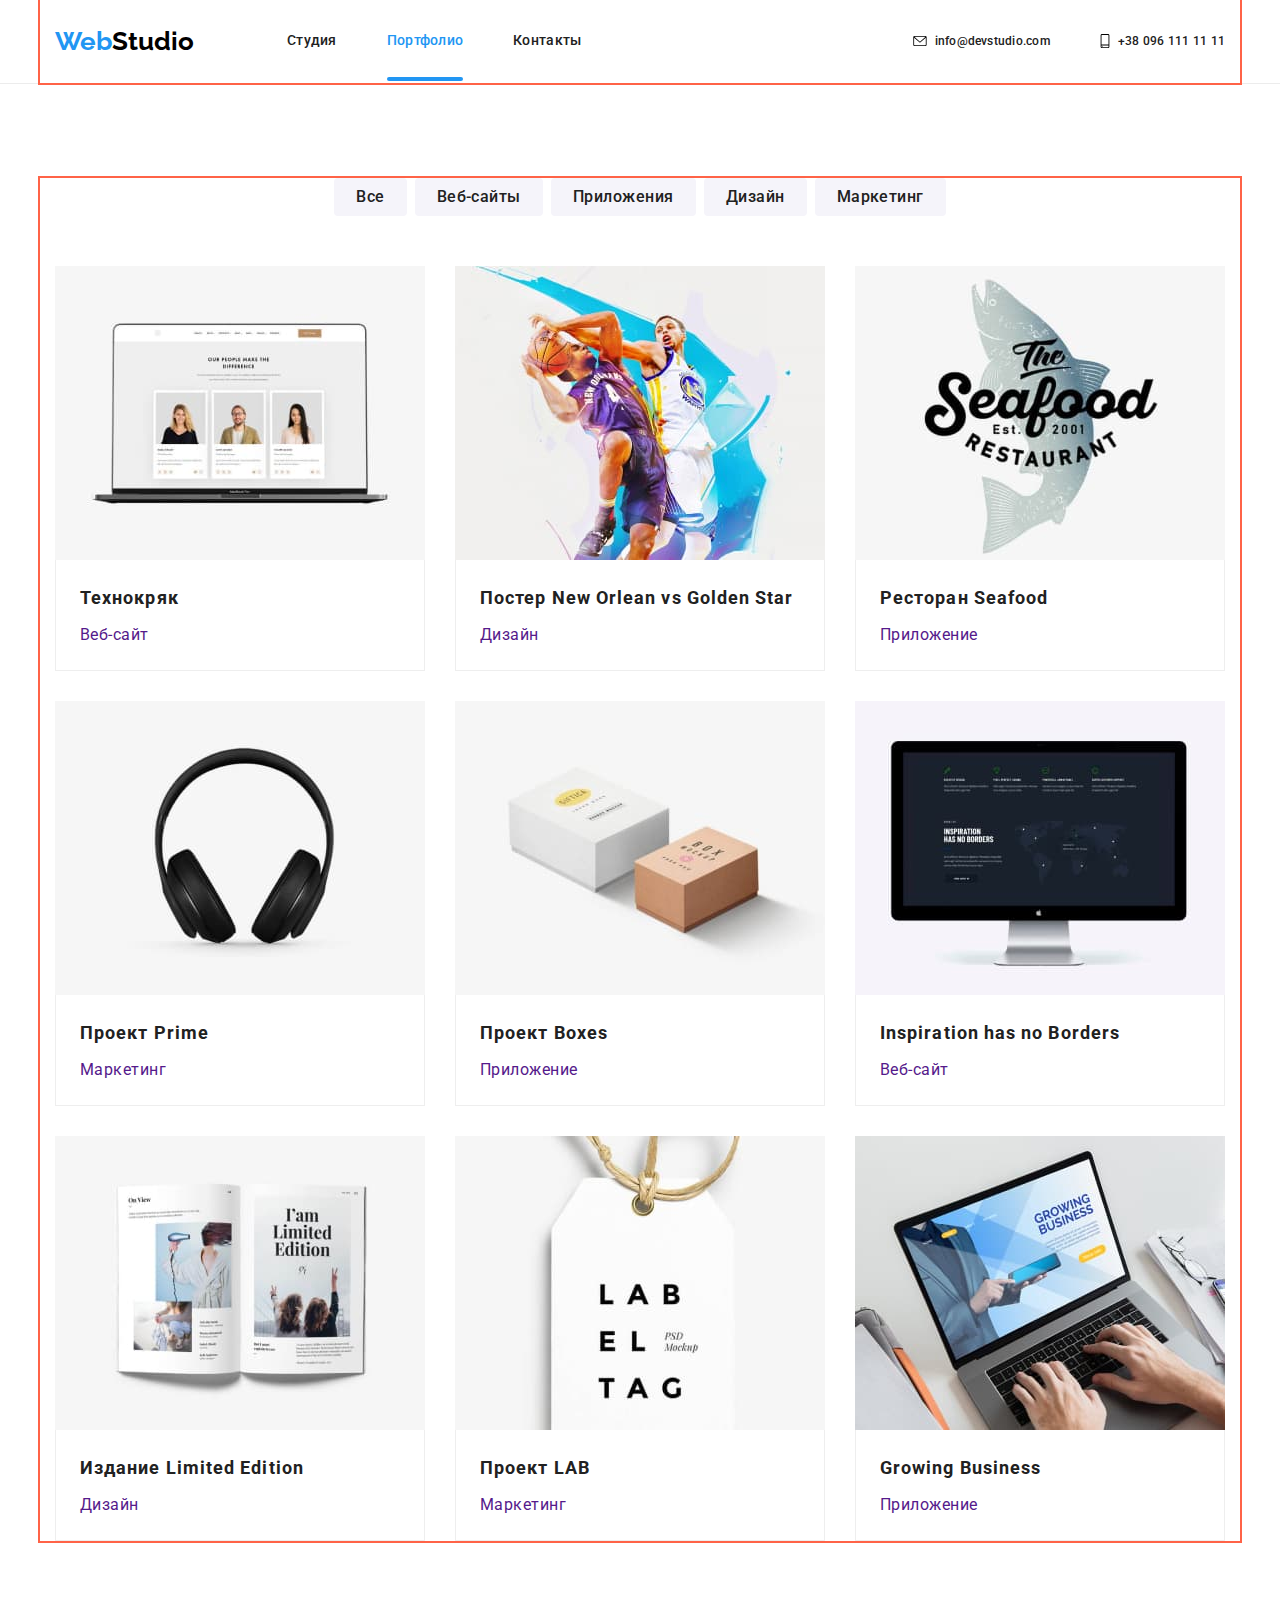
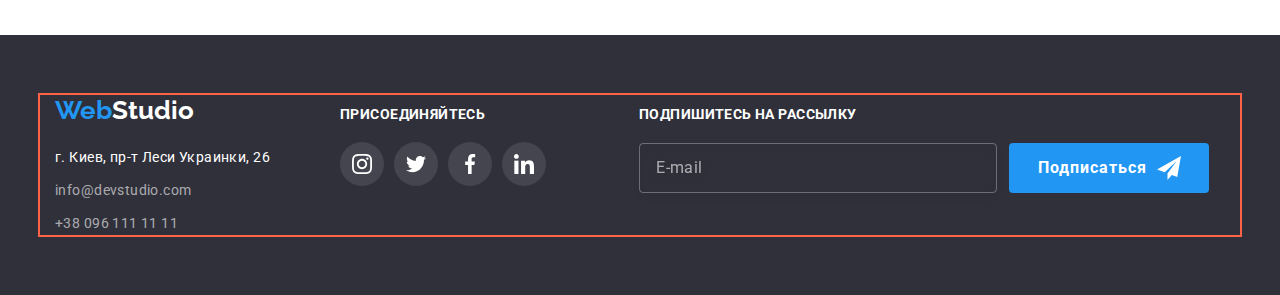
==== commit 0c950fc4: "PROJECT FINISH" ====
--- a/portfolio.html
+++ b/portfolio.html
@@ -62,12 +62,11 @@
               >
             </li>
           </ul>
-              <button type="button" class="menu-open-btn" data-menu-open>
+          <button type="button" class="menu-open-btn" data-menu-open>
             <svg class="menu-open-btn__icon" width="40" height="40">
               <use href="./images/icons/symbol-defs.svg#icon-menu_40px"></use>
             </svg>
           </button>
-        </div>
         </div>
       </div>
       <!-- mob menu -->
@@ -81,14 +80,14 @@
             </button>
             <ul class="mob-menu-list list-decoration">
               <li class="mob-menu-list__item">
+                <a class="mob-menu__link link-decoration" href="index.html">Студия</a>
+              </li>
+              <li class="mob-menu-list__item">
                 <a
-                  class="mob-menu__link link-decoration"
-                  href="index.html"
-                  >Студия</a
+                  class="mob-menu__link link-decoration mob-menu__link--curent"
+                  href="portfolio.html"
+                  >Портфолио</a
                 >
-              </li>
-              <li class="mob-menu-list__item">
-                <a class="mob-menu__link link-decoration mob-menu__link--curent" href="portfolio.html">Портфолио</a>
               </li>
               <li class="mob-menu-list__item">
                 <a class="mob-menu__link link-decoration" href="index.html">Контакты</a>
@@ -156,333 +155,426 @@
           <h2 class="portfolio-projects__title visuallny-hidden">Примеры проектов</h2>
           <ul class="projects-list list-decoration">
             <li class="projects-list__item">
-              <div class="projects-list__thumb">
-                <picture>
-                    <source
-                    srcset="./images/projets/project1@1x.jpg 1x, ./images/projets/project1@2x.jpg 2x"
-                    src="./images/projets/project1@1x.jpg"
-                    media="(min-width: 1200px)"
-                  />
-                  <source
-                    srcset="./images/projets/project1-tab@1x.jpg 1x, ./images/projets/project1-tab@2x.jpg 2x"
-                    src="./images/projets/project1-tab@1x.jpg"
-                    media="(min-width: 768px)"
-                  />
-                  <source
-                    srcset="./images/projets/project1-mob@1x.jpg 1x, ./images/projets/project1-mob@2x.jpg 2x"
-                    src="./images/projets/project1-mob@1x.jpg"
-                    media="(min-width: 320px)"
-                  />
-                  <img
-                    class="projects-list__img"
-                    src="./images/projets/project1-mob@1x.jpg"
-                    alt="фото ноутбука"    
-                  />
-                </picture>
-                <p class="projects-list__parag">
-                  Ресурс предлагает комплексные предложения с разным уровнем функционала и сервисов.
-                  Все это позволит посетителю получить исчерпывающие сведения о компании или частном
-                  лице.
-                </p>
-              </div>
+              <a href="" class="projects-list__link link-decoration">
+                <div class="projects-list__thumb">
+                  <picture>
+                    <source
+                      srcset="
+                        ./images/projets/project1@1x.jpg 1x,
+                        ./images/projets/project1@2x.jpg 2x
+                      "
+                      src="./images/projets/project1@1x.jpg"
+                      media="(min-width: 1200px)"
+                    />
+                    <source
+                      srcset="
+                        ./images/projets/project1-tab@1x.jpg 1x,
+                        ./images/projets/project1-tab@2x.jpg 2x
+                      "
+                      src="./images/projets/project1-tab@1x.jpg"
+                      media="(min-width: 768px)"
+                    />
+                    <source
+                      srcset="
+                        ./images/projets/project1-mob@1x.jpg 1x,
+                        ./images/projets/project1-mob@2x.jpg 2x
+                      "
+                      src="./images/projets/project1-mob@1x.jpg"
+                      media="(min-width: 320px)"
+                    />
+                    <img
+                      class="projects-list__img"
+                      src="./images/projets/project1-mob@1x.jpg"
+                      alt="фото ноутбука"
+                    />
+                  </picture>
+                  <p class="projects-list__parag">
+                    Ресурс предлагает комплексные предложения с разным уровнем функционала и
+                    сервисов. Все это позволит посетителю получить исчерпывающие сведения о компании
+                    или частном лице.
+                  </p>
+                </div>
+                <div class="projects-list__wrapper">
+                  <h3 class="projects-list__title">Технокряк</h3>
+                  <p class="projects-list__text">Веб-сайт</p>
+                </div>
+              </a>
+            </li>
+            <li class="projects-list__item">
+              <a href="" class="projects-list__link link-decoration"
+                ><div class="projects-list__thumb">
+                  <picture>
+                    <source
+                      srcset="
+                        ./images/projets/project2@1x.jpg 1x,
+                        ./images/projets/project2@2x.jpg 2x
+                      "
+                      src="./images/projets/project2@1x.jpg"
+                      media="(min-width: 1200px)"
+                    />
+                    <source
+                      srcset="
+                        ./images/projets/project2-tab@1x.jpg 1x,
+                        ./images/projets/project2-tab@2x.jpg 2x
+                      "
+                      src="./images/projets/project2-tab@1x.jpg"
+                      media="(min-width: 768px)"
+                    />
+                    <source
+                      srcset="
+                        ./images/projets/project2-mob@1x.jpg 1x,
+                        ./images/projets/project2-mob@2x.jpg 2x
+                      "
+                      src="./images/projets/project2-mob@1x.jpg"
+                      media="(min-width: 320px)"
+                    />
+                    <img
+                      class="projects-list__img"
+                      src="./images/projets/project2-mob@1x.jpg"
+                      alt="фото постера"
+                    />
+                  </picture>
+                  <p class="projects-list__parag">
+                    Ресурс предлагает комплексные предложения с разным уровнем функционала и
+                    сервисов. Все это позволит посетителю получить исчерпывающие сведения о компании
+                    или частном лице.
+                  </p>
+                </div>
+                <div class="projects-list__wrapper">
+                  <h3 class="projects-list__title">Постер New Orlean vs Golden Star</h3>
+                  <p class="projects-list__text">Дизайн</p>
+                </div>
+              </a>
+            </li>
+            <li class="projects-list__item">
+              <a href="" class="projects-list__link link-decoration">
+                <div class="projects-list__thumb">
+                  <picture>
+                    <source
+                      srcset="
+                        ./images/projets/project3@1x.jpg 1x,
+                        ./images/projets/project3@2x.jpg 2x
+                      "
+                      src="./images/projets/project3@1x.jpg"
+                      media="(min-width: 1200px)"
+                    />
+                    <source
+                      srcset="
+                        ./images/projets/project3-tab@1x.jpg 1x,
+                        ./images/projets/project3-tab@2x.jpg 2x
+                      "
+                      src="./images/projets/project3-tab@1x.jpg"
+                      media="(min-width: 768px)"
+                    />
+                    <source
+                      srcset="
+                        ./images/projets/project3-mob@1x.jpg 1x,
+                        ./images/projets/project3-mob@2x.jpg 2x
+                      "
+                      src="./images/projets/project3-mob@1x.jpg"
+                      media="(min-width: 320px)"
+                    />
+                    <img
+                      class="projects-list__img"
+                      src="./images/projets/project3-mob@1x.jpg"
+                      alt="фото реламы ресторана"
+                    />
+                  </picture>
+                  <p class="projects-list__parag">
+                    Ресурс предлагает комплексные предложения с разным уровнем функционала и
+                    сервисов. Все это позволит посетителю получить исчерпывающие сведения о компании
+                    или частном лице.
+                  </p>
+                </div>
+                <div class="projects-list__wrapper">
+                  <h3 class="projects-list__title">Ресторан Seafood</h3>
+                  <p class="projects-list__text">Приложение</p>
+                </div>
+              </a>
+            </li>
+            <li class="projects-list__item">
+              <a href="" class="projects-list__link link-decoration">
+                <div class="projects-list__thumb">
+                  <picture>
+                    <source
+                      srcset="
+                        ./images/projets/project4@1x.jpg 1x,
+                        ./images/projets/project4@2x.jpg 2x
+                      "
+                      src="./images/projets/project4@1x.jpg"
+                      media="(min-width: 1200px)"
+                    />
+                    <source
+                      srcset="
+                        ./images/projets/project4-tab@1x.jpg 1x,
+                        ./images/projets/project4-tab@2x.jpg 2x
+                      "
+                      src="./images/projets/project4-tab@1x.jpg"
+                      media="(min-width: 768px)"
+                    />
+                    <source
+                      srcset="
+                        ./images/projets/project4-mob@1x.jpg 1x,
+                        ./images/projets/project4-mob@2x.jpg 2x
+                      "
+                      src="./images/projets/project4-mob@1x.jpg"
+                      media="(min-width: 320px)"
+                    />
+                    <img
+                      class="projects-list__img"
+                      src="./images/projets/project4-mob@1x.jpg"
+                      alt="фото коробочек"
+                    />
+                  </picture>
 
-              <div class="projects-list__wrapper">
-                <h3 class="projects-list__title">Технокряк</h3>
-                <p class="projects-list__text">Веб-сайт</p>
-              </div>
-            </li>
-            <li class="projects-list__item">
-              <div class="projects-list__thumb">
-                <picture>
-                  <source
-                    srcset="./images/projets/project2@1x.jpg 1x, ./images/projets/project2@2x.jpg 2x"
-                    src="./images/projets/project2@1x.jpg"
-                    media="(min-width: 1200px)"
-                  />
-                  <source
-                    srcset="./images/projets/project2-tab@1x.jpg 1x, ./images/projets/project2-tab@2x.jpg 2x"
-                    src="./images/projets/project2-tab@1x.jpg"
-                    media="(min-width: 768px)"
-                  />
-                  <source
-                    srcset="./images/projets/project2-mob@1x.jpg 1x, ./images/projets/project2-mob@2x.jpg 2x"
-                    src="./images/projets/project2-mob@1x.jpg"
-                    media="(min-width: 320px)"
-                  />
-                  <img
-                    class="projects-list__img"
-                    src="./images/projets/project2-mob@1x.jpg"
-                    alt="фото постера"
-                  />
-                </picture>
-                <p class="projects-list__parag">
-                  Ресурс предлагает комплексные предложения с разным уровнем функционала и сервисов.
-                  Все это позволит посетителю получить исчерпывающие сведения о компании или частном
-                  лице.
-                </p>
-              </div>
-              <div class="projects-list__wrapper">
-                <h3 class="projects-list__title">Постер New Orlean vs Golden Star</h3>
-                <p class="projects-list__text">Дизайн</p>
-              </div>
-            </li>
-            <li class="projects-list__item">
-              <div class="projects-list__thumb">
-                <picture>
-                  <source
-                    srcset="./images/projets/project3@1x.jpg 1x, ./images/projets/project3@2x.jpg 2x"
-                    src="./images/projets/project3@1x.jpg"
-                    media="(min-width: 1200px)"
-                  />
-                  <source
-                    srcset="./images/projets/project3-tab@1x.jpg 1x, ./images/projets/project3-tab@2x.jpg 2x"
-                    src="./images/projets/project3-tab@1x.jpg"
-                    media="(min-width: 768px)"
-                  />
-                  <source
-                    srcset="./images/projets/project3-mob@1x.jpg 1x, ./images/projets/project3-mob@2x.jpg 2x"
-                    src="./images/projets/project3-mob@1x.jpg"
-                    media="(min-width: 320px)"
-                  />
-                  <img
-                  class="projects-list__img"
-                  src="./images/projets/project3-mob@1x.jpg"
-                  alt="фото реламы ресторана"
-                />
-                </picture>
-                <p class="projects-list__parag">
-                  Ресурс предлагает комплексные предложения с разным уровнем функционала и сервисов.
-                  Все это позволит посетителю получить исчерпывающие сведения о компании или частном
-                  лице.
-                </p>
-              </div>
-              <div class="projects-list__wrapper">
-                <h3 class="projects-list__title">Ресторан Seafood</h3>
-                <p class="projects-list__text">Приложение</p>
-              </div>
-            </li>
-            <li class="projects-list__item">
-              <div class="projects-list__thumb">
-                <picture>
-                  <source
-                    srcset="./images/projets/project4@1x.jpg 1x, ./images/projets/project4@2x.jpg 2x"
-                    src="./images/projets/project4@1x.jpg"
-                    media="(min-width: 1200px)"
-                  />
-                  <source
-                    srcset="./images/projets/project4-tab@1x.jpg 1x, ./images/projets/project4-tab@2x.jpg 2x"
-                    src="./images/projets/project4-tab@1x.jpg"
-                    media="(min-width: 768px)"
-                  />
-                  <source
-                    srcset="./images/projets/project4-mob@1x.jpg 1x, ./images/projets/project4-mob@2x.jpg 2x"
-                    src="./images/projets/project4-mob@1x.jpg"
-                    media="(min-width: 320px)"
-                  />
-                   <img
-                  class="projects-list__img"
-                  src="./images/projets/project4-mob@1x.jpg"
-                  alt="фото коробочек"
-                  
-                />
-                </picture>
-               
-                <p class="projects-list__parag">
-                  Ресурс предлагает комплексные предложения с разным уровнем функционала и сервисов.
-                  Все это позволит посетителю получить исчерпывающие сведения о компании или частном
-                  лице.
-                </p>
-              </div>
-              <div class="projects-list__wrapper">
-                <h3 class="projects-list__title">Проект Prime</h3>
-                <p class="projects-list__text">Маркетинг</p>
-              </div>
-            </li>
-            <li class="projects-list__item">
-              <div class="projects-list__thumb">
-                <picture>
-                  <source
-                    srcset="./images/projets/project5@1x.jpg 1x, ./images/projets/project5@2x.jpg 2x"
-                    src="./images/projets/project5@1x.jpg"
-                    media="(min-width: 1200px)"
-                  />
-                  <source
-                    srcset="./images/projets/project5-tab@1x.jpg 1x, ./images/projets/project5-tab@2x.jpg 2x"
-                    src="./images/projets/project5-tab@1x.jpg"
-                    media="(min-width: 768px)"
-                  />
-                  <source
-                    srcset="./images/projets/project5-mob@1x.jpg 1x, ./images/projets/project5-mob@2x.jpg 2x"
-                    src="./images/projets/project5-mob@1x.jpg"
-                    media="(min-width: 320px)"
-                  />
-                   <img
-                  class="projects-list__img"
-                  src="./images/portfolio5.jpg"
-                  alt="фото компьютера"
-                />
-                </picture>
-                <p class="projects-list__parag">
-                  Ресурс предлагает комплексные предложения с разным уровнем функционала и сервисов.
-                  Все это позволит посетителю получить исчерпывающие сведения о компании или частном
-                  лице.
-                </p>
-              </div>
-              <div class="projects-list__wrapper">
-                <h3 class="projects-list__title">Проект Boxes</h3>
-                <p class="projects-list__text">Приложение</p>
-              </div>
-            </li>
-            <li class="projects-list__item">
-              <div class="projects-list__thumb">
-                <picture>
-                  <source
-                    srcset="./images/projets/project6@1x.jpg 1x, ./images/projets/project6@2x.jpg 2x"
-                    src="./images/projets/project6@1x.jpg"
-                    media="(min-width: 1200px)"
-                  />
-                  <source
-                    srcset="./images/projets/project6-tab@1x.jpg 1x, ./images/projets/project6-tab@2x.jpg 2x"
-                    src="./images/projets/project6-tab@1x.jpg"
-                    media="(min-width: 768px)"
-                  />
-                  <source
-                    srcset="./images/projets/project6-mob@1x.jpg 1x, ./images/projets/project6-mob@2x.jpg 2x"
-                    src="./images/projets/project6-mob@1x.jpg"
-                    media="(min-width: 320px)"
-                  />
-                  <img
-                  class="projects-list__img"
-                  src="./images/projets/project6-mob@1x.jpg"
-                  alt="фото журнала"
-                  
-                />
-                </picture>
-                <p class="projects-list__parag">
-                  Ресурс предлагает комплексные предложения с разным уровнем функционала и сервисов.
-                  Все это позволит посетителю получить исчерпывающие сведения о компании или частном
-                  лице.
-                </p>
-              </div>
-              <div class="projects-list__wrapper">
-                <h3 class="projects-list__title">Inspiration has no Borders</h3>
-                <p class="projects-list__text">Веб-сайт</p>
-              </div>
-            </li>
-            <li class="projects-list__item">
-              <div class="projects-list__thumb">
-                <picture>
-                  <source
-                    srcset="./images/projets/project7@1x.jpg 1x, ./images/projets/project7@2x.jpg 2x"
-                    src="./images/projets/project7@1x.jpg"
-                    media="(min-width: 1200px)"
-                  />
-                  <source
-                    srcset="./images/projets/project7-tab@1x.jpg 1x, ./images/projets/project7-tab@2x.jpg 2x"
-                    src="./images/projets/project7-tab@1x.jpg"
-                    media="(min-width: 768px)"
-                  />
-                  <source
-                    srcset="./images/projets/project7-mob@1x.jpg 1x, ./images/projets/project7-mob@2x.jpg 2x"
-                    src="./images/projets/project7-mob@1x.jpg"
-                    media="(min-width: 320px)"
-                  />
-                  <img
-                  class="projects-list__img"
-                  src="./images/projets/project7-mob@1x.jpg"
-                  alt="фото этикетки"
-                />
-                </picture>
-                <p class="projects-list__parag">
-                  Ресурс предлагает комплексные предложения с разным уровнем функционала и сервисов.
-                  Все это позволит посетителю получить исчерпывающие сведения о компании или частном
-                  лице.
-                </p>
-              </div>
-              <div class="projects-list__wrapper">
-                <h3 class="projects-list__title">Издание Limited Edition</h3>
-                <p class="projects-list__text">Дизайн</p>
-              </div>
-            </li>
-            <li class="projects-list__item">
-              <div class="projects-list__thumb">
-                <picture>
-                  <source
-                    srcset="./images/projets/project8@1x.jpg 1x, ./images/projets/project8@2x.jpg 2x"
-                    src="./images/projets/project8@1x.jpg"
-                    media="(min-width: 1200px)"
-                  />
-                  <source
-                    srcset="./images/projets/project8-tab@1x.jpg 1x, ./images/projets/project8-tab@2x.jpg 2x"
-                    src="./images/projets/project8-tab@1x.jpg"
-                    media="(min-width: 768px)"
-                  />
-                  <source
-                    srcset="./images/projets/project8-mob@1x.jpg 1x, ./images/projets/project8-mob@2x.jpg 2x"
-                    src="./images/projets/project8-mob@1x.jpg"
-                    media="(min-width: 320px)"
-                  />
-                  <img
-                  class="projects-list__img"
-                  src="./images/projets/project8-mob@1x.jpg"
-                  alt="фото наушников"
-                  
-                />
-                </picture>
-                <p class="projects-list__parag">
-                  Ресурс предлагает комплексные предложения с разным уровнем функционала и сервисов.
-                  Все это позволит посетителю получить исчерпывающие сведения о компании или частном
-                  лице.
-                </p>
-              </div>
-              <div class="projects-list__wrapper">
-                <h3 class="projects-list__title">Проект LAB</h3>
-                <p class="projects-list__text">Маркетинг</p>
-              </div>
-            </li>
-            <li class="projects-list__item">
-              <div class="projects-list__thumb">
-                <picture>
-                  <source
-                    srcset="./images/projets/project9@1x.jpg 1x, ./images/projets/project9@2x.jpg 2x"
-                    src="./images/projets/project9@1x.jpg"
-                    media="(min-width: 1200px)"
-                  />
-                  <source
-                    srcset="./images/projets/project9-tab@1x.jpg 1x, ./images/projets/project9-tab@2x.jpg 2x"
-                    src="./images/projets/project9-tab@1x.jpg"
-                    media="(min-width: 768px)"
-                  />
-                  <source
-                    srcset="./images/projets/project9-mob@1x.jpg 1x, ./images/projets/project9-mob@2x.jpg 2x"
-                    src="./images/projets/project9-mob@1x.jpg"
-                    media="(min-width: 320px)"
-                  />
-                  <img
-                  class="projects-list__img"
-                  src="./images/projets/project9-mob@1x.jpg"
-                  alt="фото нотбука "
-               
-                />
-                </picture>
-                
-                <p class="projects-list__parag">
-                  Ресурс предлагает комплексные предложения с разным уровнем функционала и сервисов.
-                  Все это позволит посетителю получить исчерпывающие сведения о компании или частном
-                  лице.
-                </p>
-              </div>
-              <div class="projects-list__wrapper">
-                <h3 class="projects-list__title">Growing Business</h3>
-                <p class="projects-list__text">Приложение</p>
-              </div>
+                  <p class="projects-list__parag">
+                    Ресурс предлагает комплексные предложения с разным уровнем функционала и
+                    сервисов. Все это позволит посетителю получить исчерпывающие сведения о компании
+                    или частном лице.
+                  </p>
+                </div>
+                <div class="projects-list__wrapper">
+                  <h3 class="projects-list__title">Проект Prime</h3>
+                  <p class="projects-list__text">Маркетинг</p>
+                </div>
+              </a>
+            </li>
+            <li class="projects-list__item">
+              <a href="" class="projects-list__link link-decoration">
+                <div class="projects-list__thumb">
+                  <picture>
+                    <source
+                      srcset="
+                        ./images/projets/project5@1x.jpg 1x,
+                        ./images/projets/project5@2x.jpg 2x
+                      "
+                      src="./images/projets/project5@1x.jpg"
+                      media="(min-width: 1200px)"
+                    />
+                    <source
+                      srcset="
+                        ./images/projets/project5-tab@1x.jpg 1x,
+                        ./images/projets/project5-tab@2x.jpg 2x
+                      "
+                      src="./images/projets/project5-tab@1x.jpg"
+                      media="(min-width: 768px)"
+                    />
+                    <source
+                      srcset="
+                        ./images/projets/project5-mob@1x.jpg 1x,
+                        ./images/projets/project5-mob@2x.jpg 2x
+                      "
+                      src="./images/projets/project5-mob@1x.jpg"
+                      media="(min-width: 320px)"
+                    />
+                    <img
+                      class="projects-list__img"
+                      src="./images/portfolio5.jpg"
+                      alt="фото компьютера"
+                    />
+                  </picture>
+                  <p class="projects-list__parag">
+                    Ресурс предлагает комплексные предложения с разным уровнем функционала и
+                    сервисов. Все это позволит посетителю получить исчерпывающие сведения о компании
+                    или частном лице.
+                  </p>
+                </div>
+                <div class="projects-list__wrapper">
+                  <h3 class="projects-list__title">Проект Boxes</h3>
+                  <p class="projects-list__text">Приложение</p>
+                </div>
+              </a>
+            </li>
+            <li class="projects-list__item">
+              <a href="" class="projects-list__link link-decoration">
+                <div class="projects-list__thumb">
+                  <picture>
+                    <source
+                      srcset="
+                        ./images/projets/project6@1x.jpg 1x,
+                        ./images/projets/project6@2x.jpg 2x
+                      "
+                      src="./images/projets/project6@1x.jpg"
+                      media="(min-width: 1200px)"
+                    />
+                    <source
+                      srcset="
+                        ./images/projets/project6-tab@1x.jpg 1x,
+                        ./images/projets/project6-tab@2x.jpg 2x
+                      "
+                      src="./images/projets/project6-tab@1x.jpg"
+                      media="(min-width: 768px)"
+                    />
+                    <source
+                      srcset="
+                        ./images/projets/project6-mob@1x.jpg 1x,
+                        ./images/projets/project6-mob@2x.jpg 2x
+                      "
+                      src="./images/projets/project6-mob@1x.jpg"
+                      media="(min-width: 320px)"
+                    />
+                    <img
+                      class="projects-list__img"
+                      src="./images/projets/project6-mob@1x.jpg"
+                      alt="фото журнала"
+                    />
+                  </picture>
+                  <p class="projects-list__parag">
+                    Ресурс предлагает комплексные предложения с разным уровнем функционала и
+                    сервисов. Все это позволит посетителю получить исчерпывающие сведения о компании
+                    или частном лице.
+                  </p>
+                </div>
+                <div class="projects-list__wrapper">
+                  <h3 class="projects-list__title">Inspiration has no Borders</h3>
+                  <p class="projects-list__text">Веб-сайт</p>
+                </div>
+              </a>
+            </li>
+            <li class="projects-list__item">
+              <a href="" class="projects-list__link link-decoration">
+                <div class="projects-list__thumb">
+                  <picture>
+                    <source
+                      srcset="
+                        ./images/projets/project7@1x.jpg 1x,
+                        ./images/projets/project7@2x.jpg 2x
+                      "
+                      src="./images/projets/project7@1x.jpg"
+                      media="(min-width: 1200px)"
+                    />
+                    <source
+                      srcset="
+                        ./images/projets/project7-tab@1x.jpg 1x,
+                        ./images/projets/project7-tab@2x.jpg 2x
+                      "
+                      src="./images/projets/project7-tab@1x.jpg"
+                      media="(min-width: 768px)"
+                    />
+                    <source
+                      srcset="
+                        ./images/projets/project7-mob@1x.jpg 1x,
+                        ./images/projets/project7-mob@2x.jpg 2x
+                      "
+                      src="./images/projets/project7-mob@1x.jpg"
+                      media="(min-width: 320px)"
+                    />
+                    <img
+                      class="projects-list__img"
+                      src="./images/projets/project7-mob@1x.jpg"
+                      alt="фото этикетки"
+                    />
+                  </picture>
+                  <p class="projects-list__parag">
+                    Ресурс предлагает комплексные предложения с разным уровнем функционала и
+                    сервисов. Все это позволит посетителю получить исчерпывающие сведения о компании
+                    или частном лице.
+                  </p>
+                </div>
+                <div class="projects-list__wrapper">
+                  <h3 class="projects-list__title">Издание Limited Edition</h3>
+                  <p class="projects-list__text">Дизайн</p>
+                </div>
+              </a>
+            </li>
+            <li class="projects-list__item">
+              <a href="" class="projects-list__link link-decoration">
+                <div class="projects-list__thumb">
+                  <picture>
+                    <source
+                      srcset="
+                        ./images/projets/project8@1x.jpg 1x,
+                        ./images/projets/project8@2x.jpg 2x
+                      "
+                      src="./images/projets/project8@1x.jpg"
+                      media="(min-width: 1200px)"
+                    />
+                    <source
+                      srcset="
+                        ./images/projets/project8-tab@1x.jpg 1x,
+                        ./images/projets/project8-tab@2x.jpg 2x
+                      "
+                      src="./images/projets/project8-tab@1x.jpg"
+                      media="(min-width: 768px)"
+                    />
+                    <source
+                      srcset="
+                        ./images/projets/project8-mob@1x.jpg 1x,
+                        ./images/projets/project8-mob@2x.jpg 2x
+                      "
+                      src="./images/projets/project8-mob@1x.jpg"
+                      media="(min-width: 320px)"
+                    />
+                    <img
+                      class="projects-list__img"
+                      src="./images/projets/project8-mob@1x.jpg"
+                      alt="фото наушников"
+                    />
+                  </picture>
+                  <p class="projects-list__parag">
+                    Ресурс предлагает комплексные предложения с разным уровнем функционала и
+                    сервисов. Все это позволит посетителю получить исчерпывающие сведения о компании
+                    или частном лице.
+                  </p>
+                </div>
+                <div class="projects-list__wrapper">
+                  <h3 class="projects-list__title">Проект LAB</h3>
+                  <p class="projects-list__text">Маркетинг</p>
+                </div>
+              </a>
+            </li>
+            <li class="projects-list__item">
+              <a href="" class="projects-list__link link-decoration">
+                <div class="projects-list__thumb">
+                  <picture>
+                    <source
+                      srcset="
+                        ./images/projets/project9@1x.jpg 1x,
+                        ./images/projets/project9@2x.jpg 2x
+                      "
+                      src="./images/projets/project9@1x.jpg"
+                      media="(min-width: 1200px)"
+                    />
+                    <source
+                      srcset="
+                        ./images/projets/project9-tab@1x.jpg 1x,
+                        ./images/projets/project9-tab@2x.jpg 2x
+                      "
+                      src="./images/projets/project9-tab@1x.jpg"
+                      media="(min-width: 768px)"
+                    />
+                    <source
+                      srcset="
+                        ./images/projets/project9-mob@1x.jpg 1x,
+                        ./images/projets/project9-mob@2x.jpg 2x
+                      "
+                      src="./images/projets/project9-mob@1x.jpg"
+                      media="(min-width: 320px)"
+                    />
+                    <img
+                      class="projects-list__img"
+                      src="./images/projets/project9-mob@1x.jpg"
+                      alt="фото нотбука "
+                    />
+                  </picture>
+
+                  <p class="projects-list__parag">
+                    Ресурс предлагает комплексные предложения с разным уровнем функционала и
+                    сервисов. Все это позволит посетителю получить исчерпывающие сведения о компании
+                    или частном лице.
+                  </p>
+                </div>
+                <div class="projects-list__wrapper">
+                  <h3 class="projects-list__title">Growing Business</h3>
+                  <p class="projects-list__text">Приложение</p>
+                </div>
+              </a>
             </li>
           </ul>
         </div>
       </section>
     </main>
     <!-- footer -->
-
     <footer class="footer">
       <div class="container container--flex">
         <div class="footer__tab">
@@ -568,7 +660,6 @@
         </form>
       </div>
     </footer>
-    >
   </body>
   <script src="./js/mobile-menu.js"></script>
 </html>
--- a/css/main.min.css
+++ b/css/main.min.css
@@ -1 +1 @@
-:root{--accent-color: #2196f3;--main-text-color: #757575;--main-header-color: #212121;--main-background-color: #e5e5e5;--sec-background-color: #f5f4fa;--white-text-color: #ffffff;--main-font: "Roboto";--alt-main-font: "sans-serif";--second-font: "Raleway"}.link-decoration{text-decoration:none}.link-decoration:hover,.link-decoration:focus{color:var(--accent-color)}textarea{resize:none}.list-decoration{padding:0;margin:0;list-style:none}img{display:block;max-width:100%;height:auto}.section-title{margin-top:0;margin-bottom:30px;text-align:center;font-weight:700;font-size:28px;line-height:1.18;letter-spacing:.03em;color:var(--main-header-color)}@media screen and (min-width: 1200px){.section-title{font-size:36px;line-height:1.17;margin-bottom:50px}}.section{padding-top:60px;padding-bottom:60px}@media screen and (min-width: 1200px){.section{padding-top:94px;padding-bottom:94px}}body{font-family:var(--main-font),var(--alt-main-font);color:var(--main-text-color);background:#fff}.button{min-width:200px;padding:10px 32px;font-family:inherit;font-weight:700;font-size:16px;line-height:1.88;text-align:center;letter-spacing:.06em;color:var(--white-text-color);background:var(--accent-color);cursor:pointer;border:none;border-radius:4px;transition:box-shadow 250ms cubic-bezier(0.4, 0, 0.2, 1)}.button:hover,.button:focus{box-shadow:0px 4px 4px rgba(0,0,0,.15)}.color-decoration{color:rgba(255,255,255,.6)}.visuallny-hidden{position:absolute;white-space:nowrap;width:1px;height:1px;overflow:hidden;border:0;padding:0;clip:rect(0 0 0 0);clip-path:inset(50%);margin:-1px}.container{margin:0 auto;width:100%;padding-left:15px;padding-right:15px;outline:2px solid tomato}@media screen and (min-width: 480px){.container{width:480px}}@media screen and (min-width: 768px){.container{width:768px}}@media screen and (min-width: 1200px){.container{width:1200px}}@media screen and (min-width: 1200px){.container--flex{display:flex;flex-direction:row;align-items:baseline}}.header{border-bottom:1px solid #ececec}.header__flex{display:flex;align-items:center}.header__nav{display:flex;align-items:center}@media screen and (min-width: 768px)and (max-width: 1199px){.header__nav{margin-right:84px}}.menu-open-btn{display:none}@media screen and (max-width: 767px){.menu-open-btn{border:none;background-color:rgba(0,0,0,0);display:block;margin-left:auto;cursor:pointer}}.menu-open-btn:hover .menu-open-btn__icon{fill:var(--accent-color)}.menu-open-btn:focus .menu-open-btn__icon{fill:var(--accent-color)}.menu-close-btn{position:absolute;display:flex;justify-content:start;border:none;background-color:rgba(0,0,0,0);display:block;margin-left:auto;cursor:pointer;padding:0;top:10px;right:15px}.menu-close-btn:hover .menu-close-btn__icon{fill:var(--accent-color)}.menu-close-btn:focus .menu-close-btn__icon{fill:var(--accent-color)}.logo{display:block;font-family:var(--second-font);font-style:normal;font-weight:700;font-size:24px;line-height:1.17}@media screen and (min-width: 1200px){.logo{font-size:26px;line-height:1.19}}.logo__fp{color:var(--accent-color)}.header__logo{padding-top:16px;padding-bottom:16px}@media screen and (min-width: 768px){.header__logo{padding-top:26px;padding-bottom:26px}}.footer__logo{margin-bottom:20px}.logo__sp--dark{color:#000}.logo__sp--inverse{color:var(--white-text-color)}.nav-list{display:flex;align-items:center}@media screen and (max-width: 767px){.nav-list{display:none}}.header__nav-list{margin-left:88px}@media screen and (min-width: 1200px){.header__nav-list{margin-left:93px}}.nav-list__link{display:block;padding-top:32px;padding-bottom:32px;font-weight:500;font-size:14px;line-height:1.14;letter-spacing:.02em;color:var(--main-header-color);transition:color 250ms cubic-bezier(0.4, 0, 0.2, 1)}.nav-list__item{position:relative}.nav-list__item:not(:last-child){margin-right:50px}.nav-list__link--curent{color:var(--accent-color)}.nav-list__link--curent::after{content:"";position:absolute;bottom:0;left:0;width:100%;height:4px;border-radius:4px;background:var(--accent-color)}.contacts-list{display:flex;flex-direction:column}@media screen and (max-width: 767px){.contacts-list{display:none}}@media screen and (min-width: 1200px){.contacts-list{flex-direction:row;margin-left:auto}}@media screen and (max-width: 767px){.contacts{display:flex;flex-direction:column;align-items:center}}.contacts-list__item:not(:last-child){margin-bottom:10px}@media screen and (min-width: 1200px){.contacts-list__item:not(:last-child){margin-right:50px;margin-bottom:0px}}.contacts-list__link{color:var(--main-text-color);display:flex;align-items:center;font-weight:500;font-size:12px;line-height:1.17;letter-spacing:.02em;color:var(--main-header-color);transition:color 250ms cubic-bezier(0.4, 0, 0.2, 1)}@media screen and (min-width: 1200){.contacts-list__link{padding-top:32px;padding-bottom:32px;font-size:14px;line-height:1.14}}@media screen and (min-width: 768px)and (max-width: 1199px){.contacts-list__link--top{padding-top:21px}}@media screen and (min-width: 768px)and (max-width: 1199px){.contacts-list__link--bottom{padding-bottom:21px}}.contacts-list__icon{transition:fill 250ms cubic-bezier(0.4, 0, 0.2, 1)}.contacts-list__link:hover .contacts-list__icon,.contacts-list__link:focus .contacts-list__icon{fill:var(--accent-color)}.contacts-list__icon--envelope-icon{width:14px;height:10px;margin-right:8px}@media screen and (min-width: 1200){.contacts-list__icon--envelope-icon{width:16px;height:12px;margin-right:10px}}.contacts-list__icon--smartphone-icon{width:10px;height:14px;margin-right:8px}@media screen and (min-width: 1200){.contacts-list__icon--smartphone-icon{width:10px;height:16px;margin-right:10px}}.banner{padding-top:0;padding-bottom:0;background:#2f303a;text-align:center}.banner__overlay{width:100%;height:100%;margin-right:auto;margin-left:auto;background-image:linear-gradient(rgba(47, 48, 58, 0.4), rgba(47, 48, 58, 0.4)),url(../images/banner/bannerbg-mob@1x.jpg);background-repeat:no-repeat;background-position:center;background-size:cover}@media screen and (min-device-pixel-ratio: 2),screen and (min-resolution: 192dpi),screen and (min-resolution: 2dppx){.banner__overlay{background-image:linear-gradient(rgba(47, 48, 58, 0.4), rgba(47, 48, 58, 0.4)),url(../images/banner/bannerbg-mob@2x.jpg)}}@media screen and (min-width: 768px){.banner__overlay{background-image:linear-gradient(rgba(47, 48, 58, 0.4), rgba(47, 48, 58, 0.4)),url(../images/banner/bannerbg-tab@1x.jpg)}}@media screen and (min-width: 768px)and (min-device-pixel-ratio: 2),screen and (min-width: 768px)and (min-resolution: 192dpi),screen and (min-width: 768px)and (min-resolution: 2dppx){.banner__overlay{background-image:linear-gradient(rgba(47, 48, 58, 0.4), rgba(47, 48, 58, 0.4)),url(../images/banner/bannerbg-tab@2x.jpg)}}@media screen and (min-width: 1200px){.banner__overlay{background-image:linear-gradient(rgba(47, 48, 58, 0.4), rgba(47, 48, 58, 0.4)),url(../images/banner/bannerbg@1x.jpg)}}@media screen and (min-width: 1200px)and (min-device-pixel-ratio: 2),screen and (min-width: 1200px)and (min-resolution: 192dpi),screen and (min-width: 1200px)and (min-resolution: 2dppx){.banner__overlay{background-image:linear-gradient(rgba(47, 48, 58, 0.4), rgba(47, 48, 58, 0.4)),url(../images/banner/bannerbg@2x.jpg)}}.baner__content{padding-top:118px;padding-bottom:118px}@media screen and (min-width: 1200px){.baner__content{padding-top:200px;padding-bottom:200px}}.banner__title{margin-top:0;margin-bottom:30px;font-weight:900;font-size:26px;line-height:1.62;letter-spacing:.06em;text-transform:uppercase;color:var(--white-text-color)}@media screen and (min-width: 1200px){.banner__title{margin-bottom:40px;font-size:44px;line-height:1.36}}.banner__button{min-width:200px;padding:10px 32px;font-family:inherit;font-weight:700;font-size:16px;line-height:1.88;text-align:center;letter-spacing:.06em;color:var(--white-text-color);background:var(--accent-color);cursor:pointer;border:none;border-radius:4px;transition:box-shadow 250ms cubic-bezier(0.4, 0, 0.2, 1)}.banner__button:hover,.banner__button:focus{box-shadow:0px 4px 4px rgba(0,0,0,.15)}@media screen and (min-width: 678px){.descriptions-list{display:flex;flex-wrap:wrap}}@media screen and (min-width: 1200px){.descriptions-list{display:flex;flex-direction:row}}.descriptions-list__item{margin-bottom:30px}.descriptions-list__item:last-child{margin-bottom:0}@media screen and (min-width: 480px){.descriptions-list__item{width:450px}}@media screen and (min-width: 768px)and (max-width: 1199px){.descriptions-list__item{width:354px;margin-right:30px;margin-bottom:30px}.descriptions-list__item:nth-last-child(-n+2){margin-bottom:0}.descriptions-list__item:nth-child(2n){margin-right:0}}@media screen and (min-width: 1200px){.descriptions-list__item{width:270px;margin-right:30px}.descriptions-list__item:last-child{margin-right:0}}.descriptions-list__link{display:flex;justify-content:center;align-items:center;height:120px;margin-bottom:30px;background-color:#f5f4fa;border-radius:4px}.descriptions-list__caption{text-align:center;margin-top:0;margin-bottom:10px;font-weight:700;font-size:14px;line-height:1.14;letter-spacing:.03em;text-transform:uppercase;color:var(--main-header-color)}@media screen and (min-width: 768px){.descriptions-list__caption{text-align:left}}.descriptions-list__text{margin-top:0;margin-bottom:0;font-size:14px;line-height:1.71;letter-spacing:.03em}.work{padding-top:0}@media screen and (max-width: 1200px){.work{display:none}}.work-list{display:flex}.work-list__item{width:370px;margin-right:30px}.work-list__item:last-child{margin-right:0}.work-list__img{display:block;max-width:100%;height:auto}.work-list__caption{margin-top:0;margin-bottom:0;padding-top:27px;padding-bottom:27px;width:370px;height:70px;font-weight:700;font-size:14px;line-height:16px;text-align:center;letter-spacing:.03em;text-transform:uppercase;color:#fff;position:absolute;background:rgba(47,48,58,.8);bottom:0;left:0}.work-list__tumb{position:relative}.team{background:var(--sec-background-color)}.team-list__img{display:block;max-width:100%;height:auto}@media screen and (min-width: 678px){.team-list{display:flex;flex-wrap:wrap}}.team-list__item{margin-bottom:30px;background:#fff;box-shadow:0px 1px 3px rgba(0,0,0,.12),0px 1px 1px rgba(0,0,0,.14),0px 2px 1px rgba(0,0,0,.2);border-radius:0px 0px 4px 4px}.team-list__item:last-child{margin-bottom:0}@media screen and (min-width: 480px){.team-list__item{width:450px}}@media screen and (min-width: 768px)and (max-width: 1199px){.team-list__item{width:354px;margin-right:30px}.team-list__item:nth-last-child(-n+2){margin-bottom:0}.team-list__item:nth-child(2n){margin-right:0}}@media screen and (min-width: 1200px){.team-list__item{width:270px;margin-bottom:0;margin-right:30px}.team-list__item:last-child{margin-right:0px}}.team-list__wrapper{padding-top:30px;padding-bottom:30px;text-align:center}.team-list__caption{margin-top:0;margin-bottom:10px;font-weight:500;font-size:16px;line-height:1.19;letter-spacing:.03em;color:var(--main-header-color)}.team-list__text{margin-top:0;margin-bottom:16px;font-size:16px;line-height:1.19;letter-spacing:.03em}.soc-list{display:flex;flex-direction:row;justify-content:center}.soc-list__item:not(:last-child){margin-right:10px}.soc-list__link{display:flex;justify-content:center;align-items:center;width:44px;height:44px;background:#fff;border-radius:50%;transition:background-color 250ms cubic-bezier(0.4, 0, 0.2, 1)}.soc-list__link:hover,.soc-list__link:focus{background:var(--accent-color)}.soc-list__icon{fill:#afb1b8;transition:fill 250ms cubic-bezier(0.4, 0, 0.2, 1)}.soc-list__link:hover .soc-list__icon,.soc-list__link:focus .soc-list__icon{fill:#fff}.customers-list{display:flex;flex-wrap:wrap;justify-content:center}@media screen and (min-width: 1200px){.customers-list{flex-flow:row}}.customers-list__item{margin-right:30px;margin-bottom:30px}@media screen and (min-width: 480px)and (max-width: 767px){.customers-list__item:nth-child(2n){margin-right:0}.customers-list__item:nth-last-child(-n+2){margin-bottom:0}}@media screen and (min-width: 768px)and (max-width: 1199px){.customers-list__item:nth-child(3n){margin-right:0}.customers-list__item:nth-last-child(-n+3){margin-bottom:0}}@media screen and (min-width: 1200px){.customers-list__item{margin-right:30px}.customers-list__item:last-child{margin-right:0}}.customers-list__link{display:flex;justify-content:center;align-items:center;height:92px;border:1px solid #afb1b8;border-radius:4px;transition:border 250ms cubic-bezier(0.4, 0, 0.2, 1)}.customers-list__link:hover,.customers-list__link:focus{border:1px solid #2196f3}@media screen and (min-width: 480px){.customers-list__link{width:210px}}@media screen and (min-width: 768px){.customers-list__link{width:226px}}@media screen and (min-width: 1200px){.customers-list__link{width:170px}}.customers-list__icon{fill:#afb1b8;transition:fill 250ms cubic-bezier(0.4, 0, 0.2, 1)}.customers-list__link:hover .customers-list__icon,.customers-list__link:focus .customers-list__icon{fill:var(--accent-color)}.footer{padding-top:60px;padding-bottom:60px;background:#2f303a}.footer__tab{display:flex;flex-direction:column}@media screen and (min-width: 768px){.footer__tab{flex-direction:row;align-items:baseline;justify-content:space-evenly;margin-bottom:60px}}@media screen and (min-width: 1200px){.footer__tab{margin-bottom:0}}@media screen and (min-width: 1200px){.footer__contacts{flex-grow:1;margin-right:70px}}@media screen and (max-width: 767px){.address-list{display:flex;flex-direction:column;align-items:center;margin-bottom:60px}}.address-list__item{margin-bottom:9px}.address-list__item:last-child{margin-bottom:0}.address-list__link{display:inline-block;font-style:normal;font-size:14px;line-height:1.71;letter-spacing:.03em;color:var(--white-text-color);transition:color 250ms cubic-bezier(0.4, 0, 0.2, 1)}.address-list__link--dark{color:rgba(255,255,255,.6)}@media screen and (max-width: 767px){.footer__social{display:flex;flex-direction:column;align-items:center;margin-bottom:60px}}@media screen and (min-width: 1200px){.footer__social{margin-right:93px}}.social__title{margin-top:0;margin-bottom:20px;font-weight:700;font-size:14px;line-height:16px;letter-spacing:.03em;text-transform:uppercase;color:#fff}.social-list{display:flex;flex-direction:row}.social-list__link{display:flex;justify-content:center;align-items:center;width:44px;height:44px;border-radius:50%;background:rgba(255,255,255,.1);transition:background-color 250ms cubic-bezier(0.4, 0, 0.2, 1)}.social-list__link:hover,.social-list__link:focus{background:var(--accent-color)}.social-list__item:not(:last-child){margin-right:10px}.social-list__icon{fill:#fff}@media screen and (max-width: 1199px){.subscribe-form{display:flex;flex-direction:column;align-items:center}}.subscribe-form__label{display:inline-block;margin-bottom:20px;font-weight:700;font-size:14px;line-height:1.14;letter-spacing:.03em;text-transform:uppercase;color:#fff}.subscribe-form__email{margin-bottom:20px;padding:15px 16px;width:100%;height:50px;border:1px solid rgba(255,255,255,.3);filter:drop-shadow(0px 4px 4px rgba(0, 0, 0, 0.15));border-radius:4px;background-color:rgba(0,0,0,0);color:var(--main-text-color);outline:none;transition:border-color 250ms cubic-bezier(0.4, 0, 0.2, 1)}.subscribe-form__email:focus{border-color:var(--accent-color)}.subscribe-form__email::placeholder{font-weight:400;font-size:16px;line-height:1.25;letter-spacing:.03em;color:rgba(255,255,255,.6)}@media screen and (min-width: 480px){.subscribe-form__email{width:450px}}@media screen and (min-width: 1200px){.subscribe-form__email{width:358px;margin-bottom:0;margin-right:12px}}@media screen and (max-width: 1199px){.subscribe-form__position{display:flex;flex-direction:column;align-items:center;width:100%}}@media screen and (min-width: 1200px){.subscribe-form__position{display:flex;flex-direction:row}}.subscribe-form__but{display:flex;align-items:center;padding-left:29px;padding-right:28px;padding-top:10px;padding-bottom:10px}.subscribe-form__icon{margin-left:10px;fill:var(--white-text-color)}.portfolio-projects__menu-list{display:flex}@media screen and (max-width: 767px){.portfolio-projects__menu-list{flex-wrap:wrap;margin-bottom:40px}}@media screen and (min-width: 768px){.portfolio-projects__menu-list{justify-content:center;margin-bottom:50px}}.menu-list__btn{font-family:inherit;font-weight:500;font-size:16px;line-height:1.6;text-align:center;letter-spacing:.03em;color:var(--main-header-color);background:var(--sec-background-color);cursor:pointer;border:none;border-radius:4px;padding:6px 22px;transition:color 250ms cubic-bezier(0.4, 0, 0.2, 1),background-color 250ms cubic-bezier(0.4, 0, 0.2, 1),box-shadow 250ms cubic-bezier(0.4, 0, 0.2, 1)}.menu-list__btn:hover,.menu-list__btn:focus{color:var(--white-text-color);background:var(--accent-color);box-shadow:0px 3px 1px rgba(0,0,0,.1),0px 1px 2px rgba(0,0,0,.08),0px 2px 2px rgba(0,0,0,.12)}.menu-list__item{margin-right:8px}@media screen and (max-width: 767px){.menu-list__item{margin-bottom:21px}}.menu-list__item:last-child{margin-right:0}.projects-list{display:flex;flex-wrap:wrap}.projects-list__item{width:450px;border:1px solid #eee;background:#fff;transition:box-shadow 250ms cubic-bezier(0.4, 0, 0.2, 1)}.projects-list__item:not(:last-child){margin-bottom:30px}.projects-list__item:hover{box-shadow:0px 1px 1px rgba(0,0,0,.12),0px 4px 4px rgba(0,0,0,.06),1px 4px 6px rgba(0,0,0,.16)}@media screen and (min-width: 768px)and (max-width: 1199px){.projects-list__item{margin-right:30px;margin-bottom:30px;width:354px;flex-basis:calc((100% - 30px)/2)}.projects-list__item:nth-last-child(-n+2){margin-bottom:0}.projects-list__item:nth-child(2n){margin-right:0}}@media screen and (min-width: 1200px){.projects-list__item{margin-right:30px;margin-bottom:30px;width:370px}.projects-list__item:nth-last-child(-n+3){margin-bottom:0}.projects-list__item:nth-child(3n){margin-right:0}}.projects-list__thumb{overflow:hidden;position:relative}.projects-list__img{display:block;max-width:100%;height:auto}.projects-list__parag{margin-top:0;margin-bottom:0;padding:77px 24px;height:100%;position:absolute;top:0;left:0;transform:translateY(100%);background:rgba(33,150,243,.9);font-weight:400;font-size:18px;line-height:1.56;letter-spacing:.03em;color:#fff;transition:transform 250ms cubic-bezier(0.4, 0, 0.2, 1)}.projects-list__item:hover .projects-list__parag{opacity:1;transform:translateY(0)}@media screen and (min-width: 678px){.projects-list__parag{padding:49px 24px}}@media screen and (min-width: 678px){.projects-list__parag{padding:63px 24px}}.projects-list__wrapper{display:flex;flex-direction:column;padding:20px 24px}.projects-list__title{margin-top:0;margin-bottom:4px;font-weight:700;font-size:18px;line-height:2;letter-spacing:.06em;color:var(--main-header-color)}.projects-list__text{margin-top:0;margin-bottom:0;font-size:16px;line-height:1.88;letter-spacing:.03em}.backdrop{position:fixed;left:0;top:0;width:100%;height:100%;padding-top:93px;padding-left:15px;padding-right:15px;overflow-y:scroll;background:rgba(0,0,0,.2);transition:opacity 300ms,visibility 300ms}.is-hidden{opacity:0;pointer-events:none;visibility:hidden}.modal{position:relative;margin-right:auto;margin-left:auto;padding:40px;width:100%;min-height:609px;max-width:450px;border-radius:4px;background:#fff}.backdrop.is-hidden .modal{transform:rotate(0) scale(0.3);opacity:.1}@media screen and (min-width: 768px){.modal{position:absolute;top:50%;left:50%;transform:translate(-50%, -50%)}}@media screen and (min-width: 1200px){.modal{width:528px;min-height:581px;transform:rotate(360deg) translate(-50%, -50%) scale(1);transition:transform 600ms,opacity 2000ms}}.modal__title{margin-top:0;margin-bottom:12px;font-weight:700;font-size:20px;line-height:1.5;text-align:center;letter-spacing:.03em;color:var(--main-header-color)}@media screen and (min-width: 1200px){.modal__title{line-height:1.15}}.button-close{padding:0;position:absolute;top:8px;right:8px;width:30px;height:30px;border:1px solid #999;border-radius:50%;display:flex;justify-content:center;align-items:center;background-color:rgba(0,0,0,0)}.button-close__icon{transition:fill 250ms cubic-bezier(0.4, 0, 0.2, 1)}.button-close:hover .button-close__icon,.button-close:focus .button-close__icon{fill:var(--accent-color)}.modal__modal-form{margin-right:auto;margin-left:auto}.modal__form-field:not(:last-child){margin-bottom:10px}.modal__label{display:block;margin-bottom:4px;font-weight:400;font-size:12px;line-height:1.17;letter-spacing:.01em;color:var(--main-text-color)}.modal__input{width:100%;height:40px;display:block;padding-left:42px;padding-top:12px;padding-bottom:12px;border:1px solid rgba(33,33,33,.2);border-radius:4px;background-color:rgba(0,0,0,0);outline:none;transition:border-color 250ms cubic-bezier(0.4, 0, 0.2, 1)}.modal__input:focus{border-color:var(--accent-color)}.modal__textarea{padding:12px 16px;height:120px;width:100%;display:block;border:1px solid rgba(33,33,33,.2);border-radius:4px;background-color:rgba(0,0,0,0);outline:none;transition:border-color 250ms cubic-bezier(0.4, 0, 0.2, 1)}.modal__textarea:focus{border-color:var(--accent-color)}.modal__textarea::placeholder{font-weight:400;font-size:14px;line-height:1.14;letter-spacing:.01em;color:rgba(117,117,117,.5)}@media screen and (min-width: 1200px){.modal__textarea::placeholder{font-size:12px;line-height:1.17}}.modal__position{position:relative}.modal__icon{position:absolute;top:50%;left:12px;transform:translateY(-50%);fill:var(--main-header-color);transition:fill 250ms cubic-bezier(0.4, 0, 0.2, 1)}.modal__input:focus+.modal__icon{fill:var(--accent-color)}.modal__agreement-wrapper{margin-top:20px;margin-bottom:30px}.modal__modal-form-but{display:block;margin:auto}.modal__agreement{font-weight:400;font-size:12px;line-height:1.17;letter-spacing:.03em}@media screen and (min-width: 1200px){.modal__agreement{font-size:14px;line-height:1.71}}.modal__agreement-two{color:var(--accent-color);font-weight:400;font-size:12px;line-height:1.17;letter-spacing:.03em}@media screen and (min-width: 1200px){.modal__agreement-two{font-size:14px;line-height:1.71}}.modal__agreement-two::after{width:100%;height:1px;background-color:var(--accent-color);content:"";position:absolute;bottom:0;left:0}.modal__agreement-two::after{width:100%;height:1px;background-color:var(--accent-color);content:"";position:absolute;bottom:0;left:0}.modal__agreement-check-field{display:flex;align-items:center;justify-content:center;height:24px;width:100%;margin-bottom:30px}.modal__agreement-check-box{width:16px;height:15px;border:1px solid var(--main-header-color);border-radius:2px;background-color:rgba(0,0,0,0);margin-right:7px;display:flex;justify-content:center;align-items:center}.modal__agreement-checkbox:checked+.modal__agreement-check-field .modal__agreement-check-box{border:none}.modal__agreement-checkbox:focus+.modal__agreement-check-field .modal__agreement-check-box{border-color:var(--accent-color)}.modal__icon-checked{fill:rgba(0,0,0,0);transition:fill 250ms cubic-bezier(0.4, 0, 0.2, 1)}.modal__agreement-checkbox:checked+.modal__agreement-check-field .modal__icon-checked{fill:var(--accent-color)}.modal__agreement-position{position:relative}.mob-menu{position:fixed;top:0;background-color:#fff;height:100vh;width:100vw;z-index:10}@media screen and (max-width: 767px){.mob-menu{position:fixed;top:0}}@media screen and (min-width: 768px){.mob-menu{display:none}}.mob-menu .container{padding-top:48px;padding-bottom:48px;position:relative;display:flex;flex-direction:column;height:100%;justify-content:space-between;overflow:auto}@media screen and (max-width: 767px){.mob-menu .container{width:100%}}.mob-menu-list{margin-left:40px}.mob-menu-list__item:not(:last-child){margin-bottom:30px}.mob-menu__link{color:var(--main-header-color);font-weight:500;font-size:40px;line-height:1.18;letter-spacing:.02em}.mob-menu__link--curent{color:var(--accent-color)}.mob-menu-contacts-list{margin-left:40px;margin-bottom:64px}.mob-menu-contacts-list__item:not(:last-child){margin-bottom:30px}.mob-menu-contacts-list__item:last-child .mob-menu-contacts-list__link{font-size:24px;line-height:1.17;letter-spacing:.02em;color:var(--main-text-color)}.mob-menu-contacts-list__link{color:var(--accent-color);font-weight:500;font-size:40px;line-height:1.18;letter-spacing:.02em}.mob-menu-soc-list{margin-left:40px;display:flex;flex-direction:row}.mob-menu-soc-list__item{position:relative}.mob-menu-soc-list__item:not(:last-child){margin-right:10px;padding-right:10px;border-right:1px solid rgba(33,33,33,.2)}.mob-menu-soc__link{font-weight:500;font-size:18px;line-height:1.22;letter-spacing:.02em;color:var(--accent-color)}/*# sourceMappingURL=main.min.css.map */+:root{--accent-color: #2196f3;--main-text-color: #757575;--main-header-color: #212121;--main-background-color: #e5e5e5;--sec-background-color: #f5f4fa;--white-text-color: #ffffff;--main-font: "Roboto";--alt-main-font: "sans-serif";--second-font: "Raleway"}.link-decoration{text-decoration:none}.link-decoration:hover,.link-decoration:focus{color:var(--accent-color)}textarea{resize:none}.list-decoration{padding:0;margin:0;list-style:none}img{display:block;max-width:100%;height:auto}.section-title{margin-top:0;margin-bottom:30px;text-align:center;font-weight:700;font-size:28px;line-height:1.18;letter-spacing:.03em;color:var(--main-header-color)}@media screen and (min-width: 1200px){.section-title{font-size:36px;line-height:1.17;margin-bottom:50px}}.section{padding-top:60px;padding-bottom:60px}@media screen and (min-width: 1200px){.section{padding-top:94px;padding-bottom:94px}}body{font-family:var(--main-font),var(--alt-main-font);color:var(--main-text-color);background:#fff}.button{min-width:200px;padding:10px 32px;font-family:inherit;font-weight:700;font-size:16px;line-height:1.88;text-align:center;letter-spacing:.06em;color:var(--white-text-color);background:var(--accent-color);cursor:pointer;border:none;border-radius:4px;transition:box-shadow 250ms cubic-bezier(0.4, 0, 0.2, 1)}.button:hover,.button:focus{box-shadow:0px 4px 4px rgba(0,0,0,.15)}.color-decoration{color:rgba(255,255,255,.6)}.visuallny-hidden{position:absolute;white-space:nowrap;width:1px;height:1px;overflow:hidden;border:0;padding:0;clip:rect(0 0 0 0);clip-path:inset(50%);margin:-1px}.container{margin:0 auto;width:100%;padding-left:15px;padding-right:15px;outline:2px solid tomato}@media screen and (min-width: 480px){.container{width:480px}}@media screen and (min-width: 768px){.container{width:768px}}@media screen and (min-width: 1200px){.container{width:1200px}}@media screen and (min-width: 1200px){.container--flex{display:flex;flex-direction:row;align-items:baseline}}.header{border-bottom:1px solid #ececec}.header__flex{display:flex;align-items:center}.header__nav{display:flex;align-items:center}@media screen and (min-width: 768px)and (max-width: 1199px){.header__nav{margin-right:84px}}.menu-open-btn{display:none}@media screen and (max-width: 767px){.menu-open-btn{border:none;background-color:rgba(0,0,0,0);display:block;margin-left:auto;cursor:pointer}}.menu-open-btn:hover .menu-open-btn__icon{fill:var(--accent-color)}.menu-open-btn:focus .menu-open-btn__icon{fill:var(--accent-color)}.menu-close-btn{position:absolute;display:flex;justify-content:start;border:none;background-color:rgba(0,0,0,0);display:block;margin-left:auto;cursor:pointer;padding:0;top:10px;right:15px}.menu-close-btn:hover .menu-close-btn__icon{fill:var(--accent-color)}.menu-close-btn:focus .menu-close-btn__icon{fill:var(--accent-color)}.logo{display:block;font-family:var(--second-font);font-style:normal;font-weight:700;font-size:24px;line-height:1.17}@media screen and (min-width: 1200px){.logo{font-size:26px;line-height:1.19}}.logo__fp{color:var(--accent-color)}.header__logo{padding-top:16px;padding-bottom:16px}@media screen and (min-width: 768px){.header__logo{padding-top:26px;padding-bottom:26px}}.footer__logo{margin-bottom:20px}.logo__sp--dark{color:#000}.logo__sp--inverse{color:var(--white-text-color)}.nav-list{display:flex;align-items:center}@media screen and (max-width: 767px){.nav-list{display:none}}.header__nav-list{margin-left:88px}@media screen and (min-width: 1200px){.header__nav-list{margin-left:93px}}.nav-list__link{display:block;padding-top:32px;padding-bottom:32px;font-weight:500;font-size:14px;line-height:1.14;letter-spacing:.02em;color:var(--main-header-color);transition:color 250ms cubic-bezier(0.4, 0, 0.2, 1)}.nav-list__item{position:relative}.nav-list__item:not(:last-child){margin-right:50px}.nav-list__link--curent{color:var(--accent-color)}.nav-list__link--curent::after{content:"";position:absolute;bottom:0;left:0;width:100%;height:4px;border-radius:4px;background:var(--accent-color)}.contacts-list{display:flex;flex-direction:column}@media screen and (max-width: 767px){.contacts-list{display:none}}@media screen and (min-width: 1200px){.contacts-list{flex-direction:row;margin-left:auto}}@media screen and (max-width: 767px){.contacts{display:flex;flex-direction:column;align-items:center}}.contacts-list__item:not(:last-child){margin-bottom:10px}@media screen and (min-width: 1200px){.contacts-list__item:not(:last-child){margin-right:50px;margin-bottom:0px}}.contacts-list__link{color:var(--main-text-color);display:flex;align-items:center;font-weight:500;font-size:12px;line-height:1.17;letter-spacing:.02em;color:var(--main-header-color);transition:color 250ms cubic-bezier(0.4, 0, 0.2, 1)}@media screen and (min-width: 1200){.contacts-list__link{padding-top:32px;padding-bottom:32px;font-size:14px;line-height:1.14}}@media screen and (min-width: 768px)and (max-width: 1199px){.contacts-list__link--top{padding-top:21px}}@media screen and (min-width: 768px)and (max-width: 1199px){.contacts-list__link--bottom{padding-bottom:21px}}.contacts-list__icon{transition:fill 250ms cubic-bezier(0.4, 0, 0.2, 1)}.contacts-list__link:hover .contacts-list__icon,.contacts-list__link:focus .contacts-list__icon{fill:var(--accent-color)}.contacts-list__icon--envelope-icon{width:14px;height:10px;margin-right:8px}@media screen and (min-width: 1200){.contacts-list__icon--envelope-icon{width:16px;height:12px;margin-right:10px}}.contacts-list__icon--smartphone-icon{width:10px;height:14px;margin-right:8px}@media screen and (min-width: 1200){.contacts-list__icon--smartphone-icon{width:10px;height:16px;margin-right:10px}}.banner{padding-top:0;padding-bottom:0;background:#2f303a;text-align:center}.banner__overlay{width:100%;height:100%;margin-right:auto;margin-left:auto;background-image:linear-gradient(rgba(47, 48, 58, 0.4), rgba(47, 48, 58, 0.4)),url(../images/banner/bannerbg-mob@1x.jpg);background-repeat:no-repeat;background-position:center;background-size:cover}@media screen and (min-device-pixel-ratio: 2),screen and (min-resolution: 192dpi),screen and (min-resolution: 2dppx){.banner__overlay{background-image:linear-gradient(rgba(47, 48, 58, 0.4), rgba(47, 48, 58, 0.4)),url(../images/banner/bannerbg-mob@2x.jpg)}}@media screen and (min-width: 768px){.banner__overlay{background-image:linear-gradient(rgba(47, 48, 58, 0.4), rgba(47, 48, 58, 0.4)),url(../images/banner/bannerbg-tab@1x.jpg)}}@media screen and (min-width: 768px)and (min-device-pixel-ratio: 2),screen and (min-width: 768px)and (min-resolution: 192dpi),screen and (min-width: 768px)and (min-resolution: 2dppx){.banner__overlay{background-image:linear-gradient(rgba(47, 48, 58, 0.4), rgba(47, 48, 58, 0.4)),url(../images/banner/bannerbg-tab@2x.jpg)}}@media screen and (min-width: 1200px){.banner__overlay{background-image:linear-gradient(rgba(47, 48, 58, 0.4), rgba(47, 48, 58, 0.4)),url(../images/banner/bannerbg@1x.jpg)}}@media screen and (min-width: 1200px)and (min-device-pixel-ratio: 2),screen and (min-width: 1200px)and (min-resolution: 192dpi),screen and (min-width: 1200px)and (min-resolution: 2dppx){.banner__overlay{background-image:linear-gradient(rgba(47, 48, 58, 0.4), rgba(47, 48, 58, 0.4)),url(../images/banner/bannerbg@2x.jpg)}}.baner__content{padding-top:118px;padding-bottom:118px}@media screen and (min-width: 1200px){.baner__content{padding-top:200px;padding-bottom:200px}}.banner__title{margin-top:0;margin-bottom:30px;font-weight:900;font-size:26px;line-height:1.62;letter-spacing:.06em;text-transform:uppercase;color:var(--white-text-color)}@media screen and (min-width: 1200px){.banner__title{margin-bottom:40px;font-size:44px;line-height:1.36}}.banner__button{min-width:200px;padding:10px 32px;font-family:inherit;font-weight:700;font-size:16px;line-height:1.88;text-align:center;letter-spacing:.06em;color:var(--white-text-color);background:var(--accent-color);cursor:pointer;border:none;border-radius:4px;transition:box-shadow 250ms cubic-bezier(0.4, 0, 0.2, 1)}.banner__button:hover,.banner__button:focus{box-shadow:0px 4px 4px rgba(0,0,0,.15)}@media screen and (min-width: 678px){.descriptions-list{display:flex;flex-wrap:wrap}}@media screen and (min-width: 1200px){.descriptions-list{display:flex;flex-direction:row}}.descriptions-list__item{margin-bottom:30px}.descriptions-list__item:last-child{margin-bottom:0}@media screen and (min-width: 480px){.descriptions-list__item{width:450px}}@media screen and (min-width: 768px)and (max-width: 1199px){.descriptions-list__item{width:354px;margin-right:30px;margin-bottom:30px}.descriptions-list__item:nth-last-child(-n+2){margin-bottom:0}.descriptions-list__item:nth-child(2n){margin-right:0}}@media screen and (min-width: 1200px){.descriptions-list__item{width:270px;margin-right:30px}.descriptions-list__item:last-child{margin-right:0}}.descriptions-list__link{display:flex;justify-content:center;align-items:center;height:120px;margin-bottom:30px;background-color:#f5f4fa;border-radius:4px}.descriptions-list__caption{text-align:center;margin-top:0;margin-bottom:10px;font-weight:700;font-size:14px;line-height:1.14;letter-spacing:.03em;text-transform:uppercase;color:var(--main-header-color)}@media screen and (min-width: 768px){.descriptions-list__caption{text-align:left}}.descriptions-list__text{margin-top:0;margin-bottom:0;font-size:14px;line-height:1.71;letter-spacing:.03em}.work{padding-top:0}@media screen and (max-width: 1200px){.work{display:none}}.work-list{display:flex}.work-list__item{width:370px;margin-right:30px}.work-list__item:last-child{margin-right:0}.work-list__img{display:block;max-width:100%;height:auto}.work-list__caption{margin-top:0;margin-bottom:0;padding-top:27px;padding-bottom:27px;width:370px;height:70px;font-weight:700;font-size:14px;line-height:16px;text-align:center;letter-spacing:.03em;text-transform:uppercase;color:#fff;position:absolute;background:rgba(47,48,58,.8);bottom:0;left:0}.work-list__tumb{position:relative}.team{background:var(--sec-background-color)}.team-list__img{display:block;max-width:100%;height:auto}@media screen and (min-width: 678px){.team-list{display:flex;flex-wrap:wrap}}.team-list__item{margin-bottom:30px;background:#fff;box-shadow:0px 1px 3px rgba(0,0,0,.12),0px 1px 1px rgba(0,0,0,.14),0px 2px 1px rgba(0,0,0,.2);border-radius:0px 0px 4px 4px}.team-list__item:last-child{margin-bottom:0}@media screen and (min-width: 480px){.team-list__item{width:450px}}@media screen and (min-width: 768px)and (max-width: 1199px){.team-list__item{width:354px;margin-right:30px}.team-list__item:nth-last-child(-n+2){margin-bottom:0}.team-list__item:nth-child(2n){margin-right:0}}@media screen and (min-width: 1200px){.team-list__item{width:270px;margin-bottom:0;margin-right:30px}.team-list__item:last-child{margin-right:0px}}.team-list__wrapper{padding-top:30px;padding-bottom:30px;text-align:center}.team-list__caption{margin-top:0;margin-bottom:10px;font-weight:500;font-size:16px;line-height:1.19;letter-spacing:.03em;color:var(--main-header-color)}.team-list__text{margin-top:0;margin-bottom:16px;font-size:16px;line-height:1.19;letter-spacing:.03em}.soc-list{display:flex;flex-direction:row;justify-content:center}.soc-list__item:not(:last-child){margin-right:10px}.soc-list__link{display:flex;justify-content:center;align-items:center;width:44px;height:44px;background:#fff;border-radius:50%;transition:background-color 250ms cubic-bezier(0.4, 0, 0.2, 1)}.soc-list__link:hover,.soc-list__link:focus{background:var(--accent-color)}.soc-list__icon{fill:#afb1b8;transition:fill 250ms cubic-bezier(0.4, 0, 0.2, 1)}.soc-list__link:hover .soc-list__icon,.soc-list__link:focus .soc-list__icon{fill:#fff}.customers-list{display:flex;flex-wrap:wrap;justify-content:center}@media screen and (min-width: 1200px){.customers-list{flex-flow:row}}.customers-list__item{margin-right:30px;margin-bottom:30px}@media screen and (min-width: 480px)and (max-width: 767px){.customers-list__item:nth-child(2n){margin-right:0}.customers-list__item:nth-last-child(-n+2){margin-bottom:0}}@media screen and (min-width: 768px)and (max-width: 1199px){.customers-list__item:nth-child(3n){margin-right:0}.customers-list__item:nth-last-child(-n+3){margin-bottom:0}}@media screen and (min-width: 1200px){.customers-list__item{margin-right:30px}.customers-list__item:last-child{margin-right:0}}.customers-list__link{display:flex;justify-content:center;align-items:center;height:92px;border:1px solid #afb1b8;border-radius:4px;transition:border 250ms cubic-bezier(0.4, 0, 0.2, 1)}.customers-list__link:hover,.customers-list__link:focus{border:1px solid #2196f3}@media screen and (min-width: 480px){.customers-list__link{width:210px}}@media screen and (min-width: 768px){.customers-list__link{width:226px}}@media screen and (min-width: 1200px){.customers-list__link{width:170px}}.customers-list__icon{fill:#afb1b8;transition:fill 250ms cubic-bezier(0.4, 0, 0.2, 1)}.customers-list__link:hover .customers-list__icon,.customers-list__link:focus .customers-list__icon{fill:var(--accent-color)}.footer{padding-top:60px;padding-bottom:60px;background:#2f303a}.footer__tab{display:flex;flex-direction:column}@media screen and (min-width: 768px){.footer__tab{flex-direction:row;align-items:baseline;justify-content:space-evenly;margin-bottom:60px}}@media screen and (min-width: 1200px){.footer__tab{margin-bottom:0}}@media screen and (min-width: 1200px){.footer__contacts{flex-grow:1;margin-right:70px}}@media screen and (max-width: 767px){.address-list{display:flex;flex-direction:column;align-items:center;margin-bottom:60px}}.address-list__item{margin-bottom:9px}.address-list__item:last-child{margin-bottom:0}.address-list__link{display:inline-block;font-style:normal;font-size:14px;line-height:1.71;letter-spacing:.03em;color:var(--white-text-color);transition:color 250ms cubic-bezier(0.4, 0, 0.2, 1)}.address-list__link--dark{color:rgba(255,255,255,.6)}@media screen and (max-width: 767px){.footer__social{display:flex;flex-direction:column;align-items:center;margin-bottom:60px}}@media screen and (min-width: 1200px){.footer__social{margin-right:93px}}.social__title{margin-top:0;margin-bottom:20px;font-weight:700;font-size:14px;line-height:16px;letter-spacing:.03em;text-transform:uppercase;color:#fff}.social-list{display:flex;flex-direction:row}.social-list__link{display:flex;justify-content:center;align-items:center;width:44px;height:44px;border-radius:50%;background:rgba(255,255,255,.1);transition:background-color 250ms cubic-bezier(0.4, 0, 0.2, 1)}.social-list__link:hover,.social-list__link:focus{background:var(--accent-color)}.social-list__item:not(:last-child){margin-right:10px}.social-list__icon{fill:#fff}@media screen and (max-width: 1199px){.subscribe-form{display:flex;flex-direction:column;align-items:center}}.subscribe-form__label{display:inline-block;margin-bottom:20px;font-weight:700;font-size:14px;line-height:1.14;letter-spacing:.03em;text-transform:uppercase;color:#fff}.subscribe-form__email{margin-bottom:20px;padding:15px 16px;width:100%;height:50px;border:1px solid rgba(255,255,255,.3);filter:drop-shadow(0px 4px 4px rgba(0, 0, 0, 0.15));border-radius:4px;background-color:rgba(0,0,0,0);color:var(--main-text-color);outline:none;transition:border-color 250ms cubic-bezier(0.4, 0, 0.2, 1)}.subscribe-form__email:focus{border-color:var(--accent-color)}.subscribe-form__email::placeholder{font-weight:400;font-size:16px;line-height:1.25;letter-spacing:.03em;color:rgba(255,255,255,.6)}@media screen and (min-width: 480px){.subscribe-form__email{width:450px}}@media screen and (min-width: 1200px){.subscribe-form__email{width:358px;margin-bottom:0;margin-right:12px}}@media screen and (max-width: 1199px){.subscribe-form__position{display:flex;flex-direction:column;align-items:center;width:100%}}@media screen and (min-width: 1200px){.subscribe-form__position{display:flex;flex-direction:row}}.subscribe-form__but{display:flex;align-items:center;padding-left:29px;padding-right:28px;padding-top:10px;padding-bottom:10px}.subscribe-form__icon{margin-left:10px;fill:var(--white-text-color)}.portfolio-projects__menu-list{display:flex}@media screen and (max-width: 767px){.portfolio-projects__menu-list{flex-wrap:wrap;margin-bottom:40px}}@media screen and (min-width: 768px){.portfolio-projects__menu-list{justify-content:center;margin-bottom:50px}}.menu-list__btn{font-family:inherit;font-weight:500;font-size:16px;line-height:1.6;text-align:center;letter-spacing:.03em;color:var(--main-header-color);background:var(--sec-background-color);cursor:pointer;border:none;border-radius:4px;padding:6px 22px;transition:color 250ms cubic-bezier(0.4, 0, 0.2, 1),background-color 250ms cubic-bezier(0.4, 0, 0.2, 1),box-shadow 250ms cubic-bezier(0.4, 0, 0.2, 1)}.menu-list__btn:hover,.menu-list__btn:focus{color:var(--white-text-color);background:var(--accent-color);box-shadow:0px 3px 1px rgba(0,0,0,.1),0px 1px 2px rgba(0,0,0,.08),0px 2px 2px rgba(0,0,0,.12)}.menu-list__item{margin-right:8px}@media screen and (max-width: 767px){.menu-list__item{margin-bottom:21px}}.menu-list__item:last-child{margin-right:0}@media screen and (min-width: 768px){.projects-list{display:flex;flex-wrap:wrap}}.projects-list__item:not(:last-child){margin-bottom:30px}@media screen and (min-width: 768px)and (max-width: 1199px){.projects-list__item{margin-right:30px;margin-bottom:30px;flex-basis:calc((100% - 30px)/2)}.projects-list__item:last-child{margin-bottom:0}.projects-list__item:nth-child(2n){margin-right:0}}@media screen and (min-width: 1200px){.projects-list__item{margin-right:30px;margin-bottom:30px;flex-basis:calc((100% - 60px)/3)}.projects-list__item:nth-last-child(-n+3){margin-bottom:0}.projects-list__item:nth-child(3n){margin-right:0}}.projects-list__thumb{overflow:hidden;position:relative}.projects-list__parag{margin-top:0;margin-bottom:0;padding:77px 24px;height:100%;position:absolute;top:0;left:0;transform:translateY(100%);background:rgba(33,150,243,.9);font-weight:400;font-size:18px;line-height:1.56;letter-spacing:.03em;color:#fff;transition:transform 250ms cubic-bezier(0.4, 0, 0.2, 1)}.projects-list__item:hover .projects-list__parag{opacity:1;transform:translateY(0)}@media screen and (min-width: 678px){.projects-list__parag{padding:49px 24px}}@media screen and (min-width: 678px){.projects-list__parag{padding:63px 24px}}.projects-list__wrapper{padding:20px 24px;border-right:1px solid #eee;border-bottom:1px solid #eee;border-left:1px solid #eee;flex-grow:1}.projects-list__title{margin-top:0;margin-bottom:4px;font-weight:700;font-size:18px;line-height:2;letter-spacing:.06em;color:var(--main-header-color)}.projects-list__text{margin-top:0;margin-bottom:0;font-size:16px;line-height:1.88;letter-spacing:.03em}.projects-list__link{display:flex;flex-direction:column;height:100%;background:#fff;transition:box-shadow 250ms cubic-bezier(0.4, 0, 0.2, 1)}.projects-list__link:hover{box-shadow:0px 1px 1px rgba(0,0,0,.12),0px 4px 4px rgba(0,0,0,.06),1px 4px 6px rgba(0,0,0,.16)}.backdrop{position:fixed;left:0;top:0;width:100%;height:100%;padding-top:93px;padding-left:15px;padding-right:15px;overflow-y:scroll;background:rgba(0,0,0,.2);transition:opacity 300ms,visibility 300ms}.is-hidden{opacity:0;pointer-events:none;visibility:hidden}.modal{position:relative;margin-right:auto;margin-left:auto;padding:40px;width:100%;min-height:609px;max-width:450px;border-radius:4px;background:#fff}.backdrop.is-hidden .modal{transform:rotate(0) scale(0.3);opacity:.1}@media screen and (min-width: 768px){.modal{position:absolute;top:50%;left:50%;transform:translate(-50%, -50%)}}@media screen and (min-width: 1200px){.modal{width:528px;min-height:581px;transform:rotate(360deg) translate(-50%, -50%) scale(1);transition:transform 600ms,opacity 2000ms}}.modal__title{margin-top:0;margin-bottom:12px;font-weight:700;font-size:20px;line-height:1.5;text-align:center;letter-spacing:.03em;color:var(--main-header-color)}@media screen and (min-width: 1200px){.modal__title{line-height:1.15}}.button-close{padding:0;position:absolute;top:8px;right:8px;width:30px;height:30px;border:1px solid #999;border-radius:50%;display:flex;justify-content:center;align-items:center;background-color:rgba(0,0,0,0)}.button-close__icon{transition:fill 250ms cubic-bezier(0.4, 0, 0.2, 1)}.button-close:hover .button-close__icon,.button-close:focus .button-close__icon{fill:var(--accent-color)}.modal__modal-form{margin-right:auto;margin-left:auto}.modal__form-field:not(:last-child){margin-bottom:10px}.modal__label{display:block;margin-bottom:4px;font-weight:400;font-size:12px;line-height:1.17;letter-spacing:.01em;color:var(--main-text-color)}.modal__input{width:100%;height:40px;display:block;padding-left:42px;padding-top:12px;padding-bottom:12px;border:1px solid rgba(33,33,33,.2);border-radius:4px;background-color:rgba(0,0,0,0);outline:none;transition:border-color 250ms cubic-bezier(0.4, 0, 0.2, 1)}.modal__input:focus{border-color:var(--accent-color)}.modal__textarea{padding:12px 16px;height:120px;width:100%;display:block;border:1px solid rgba(33,33,33,.2);border-radius:4px;background-color:rgba(0,0,0,0);outline:none;transition:border-color 250ms cubic-bezier(0.4, 0, 0.2, 1)}.modal__textarea:focus{border-color:var(--accent-color)}.modal__textarea::placeholder{font-weight:400;font-size:14px;line-height:1.14;letter-spacing:.01em;color:rgba(117,117,117,.5)}@media screen and (min-width: 1200px){.modal__textarea::placeholder{font-size:12px;line-height:1.17}}.modal__position{position:relative}.modal__icon{position:absolute;top:50%;left:12px;transform:translateY(-50%);fill:var(--main-header-color);transition:fill 250ms cubic-bezier(0.4, 0, 0.2, 1)}.modal__input:focus+.modal__icon{fill:var(--accent-color)}.modal__agreement-wrapper{margin-top:20px;margin-bottom:30px}.modal__modal-form-but{display:block;margin:auto}.modal__agreement{font-weight:400;font-size:12px;line-height:1.17;letter-spacing:.03em}@media screen and (min-width: 1200px){.modal__agreement{font-size:14px;line-height:1.71}}.modal__agreement-two{color:var(--accent-color);font-weight:400;font-size:12px;line-height:1.17;letter-spacing:.03em}@media screen and (min-width: 1200px){.modal__agreement-two{font-size:14px;line-height:1.71}}.modal__agreement-two::after{width:100%;height:1px;background-color:var(--accent-color);content:"";position:absolute;bottom:0;left:0}.modal__agreement-two::after{width:100%;height:1px;background-color:var(--accent-color);content:"";position:absolute;bottom:0;left:0}.modal__agreement-check-field{display:flex;align-items:center;justify-content:center;height:24px;width:100%;margin-bottom:30px}.modal__agreement-check-box{width:16px;height:15px;border:1px solid var(--main-header-color);border-radius:2px;background-color:rgba(0,0,0,0);margin-right:7px;display:flex;justify-content:center;align-items:center}.modal__agreement-checkbox:checked+.modal__agreement-check-field .modal__agreement-check-box{border:none}.modal__agreement-checkbox:focus+.modal__agreement-check-field .modal__agreement-check-box{border-color:var(--accent-color)}.modal__icon-checked{fill:rgba(0,0,0,0);transition:fill 250ms cubic-bezier(0.4, 0, 0.2, 1)}.modal__agreement-checkbox:checked+.modal__agreement-check-field .modal__icon-checked{fill:var(--accent-color)}.modal__agreement-position{position:relative}.mob-menu{position:fixed;top:0;background-color:#fff;height:100vh;width:100vw;z-index:10}@media screen and (max-width: 767px){.mob-menu{position:fixed;top:0}}@media screen and (min-width: 768px){.mob-menu{display:none}}.mob-menu .container{padding-top:48px;padding-bottom:48px;position:relative;display:flex;flex-direction:column;height:100%;justify-content:space-between;overflow:auto}@media screen and (max-width: 767px){.mob-menu .container{width:100%}}.mob-menu-list{margin-left:40px}.mob-menu-list__item:not(:last-child){margin-bottom:30px}.mob-menu__link{color:var(--main-header-color);font-weight:500;font-size:40px;line-height:1.18;letter-spacing:.02em}.mob-menu__link--curent{color:var(--accent-color)}.mob-menu-contacts-list{margin-left:40px;margin-bottom:64px}.mob-menu-contacts-list__item:not(:last-child){margin-bottom:30px}.mob-menu-contacts-list__item:last-child .mob-menu-contacts-list__link{font-size:24px;line-height:1.17;letter-spacing:.02em;color:var(--main-text-color)}.mob-menu-contacts-list__link{color:var(--accent-color);font-weight:500;font-size:40px;line-height:1.18;letter-spacing:.02em}.mob-menu-soc-list{margin-left:40px;display:flex;flex-direction:row}.mob-menu-soc-list__item{position:relative}.mob-menu-soc-list__item:not(:last-child){margin-right:10px;padding-right:10px;border-right:1px solid rgba(33,33,33,.2)}.mob-menu-soc__link{font-weight:500;font-size:18px;line-height:1.22;letter-spacing:.02em;color:var(--accent-color)}/*# sourceMappingURL=main.min.css.map */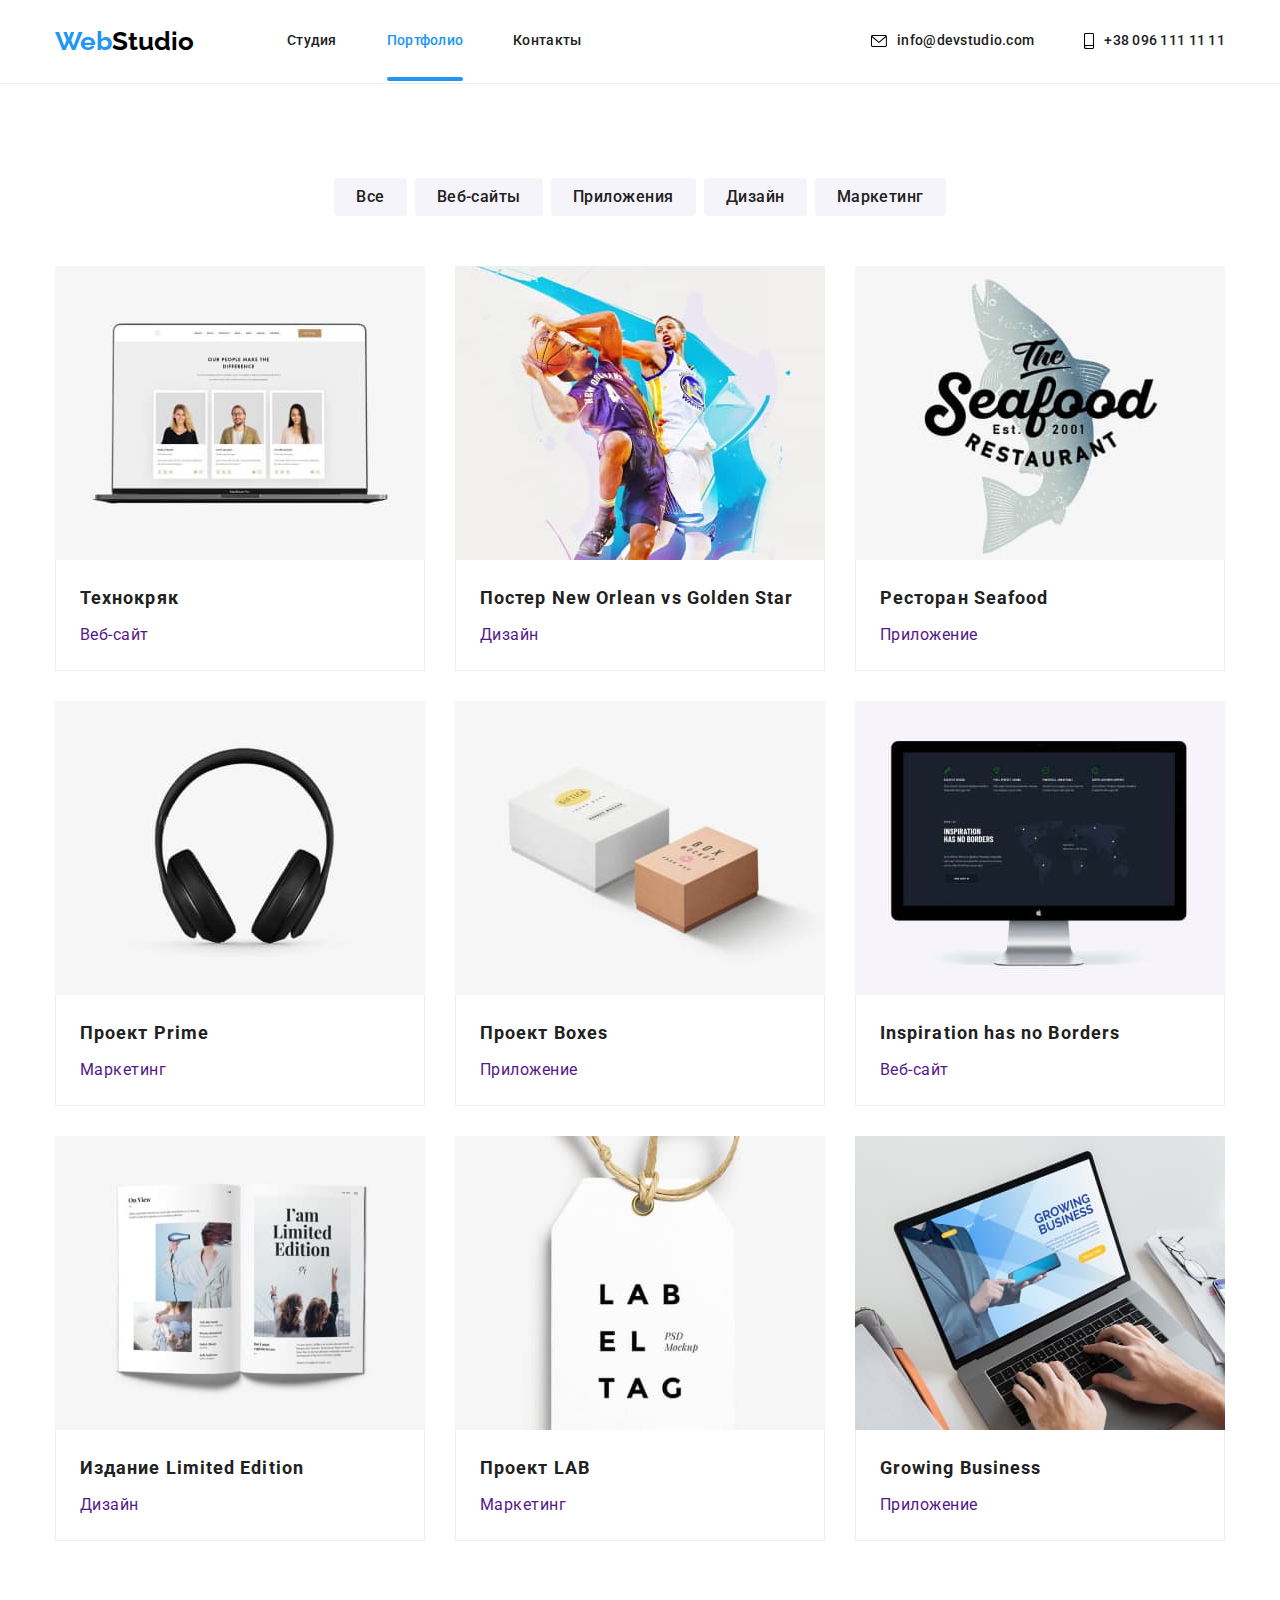
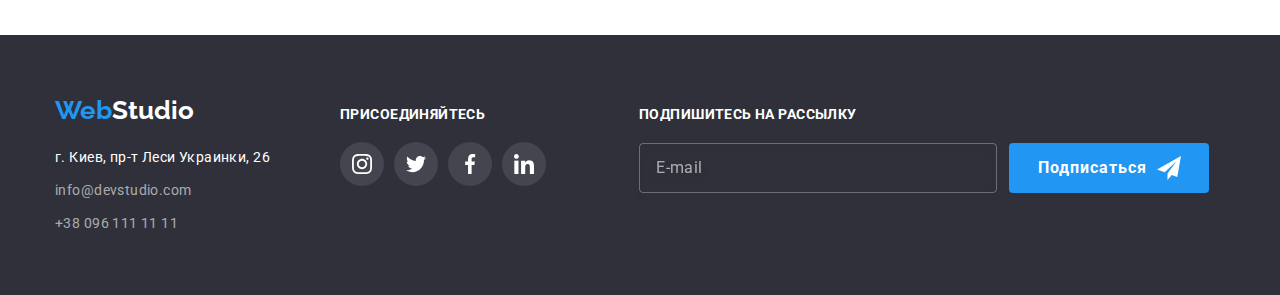
==== commit 6a3e9b86: "Update portfolio.html" ====
--- a/portfolio.html
+++ b/portfolio.html
@@ -67,63 +67,66 @@
               <use href="./images/icons/symbol-defs.svg#icon-menu_40px"></use>
             </svg>
           </button>
-        </div>
-      </div>
-      <!-- mob menu -->
-      <div class="mob-menu is-hidden" data-menu>
-        <div class="container">
-          <div class="mob-menu-top">
-            <button type="button" class="menu-close-btn" data-menu-close>
-              <svg class="menu-close-btn__icon" width="40" height="40">
-                <use href="./images/icons/symbol-defs.svg#icon-close_40px"></use>
-              </svg>
-            </button>
-            <ul class="mob-menu-list list-decoration">
-              <li class="mob-menu-list__item">
-                <a class="mob-menu__link link-decoration" href="index.html">Студия</a>
-              </li>
-              <li class="mob-menu-list__item">
-                <a
-                  class="mob-menu__link link-decoration mob-menu__link--curent"
-                  href="portfolio.html"
-                  >Портфолио</a
-                >
-              </li>
-              <li class="mob-menu-list__item">
-                <a class="mob-menu__link link-decoration" href="index.html">Контакты</a>
-              </li>
-            </ul>
-          </div>
-          <div class="mob-menu-bottom">
-            <ul class="mob-menu-contacts-list list-decoration">
-              <li class="mob-menu-contacts-list__item">
-                <a class="mob-menu-contacts-list__link link-decoration" href="tel:+380961111111">
-                  +38 096 111 11 11</a
-                >
-              </li>
-              <li class="mob-menu-contacts-list__item">
-                <a
-                  class="mob-menu-contacts-list__link link-decoration"
-                  href="mailto:info@devstudio.com"
-                >
-                  info@devstudio.com</a
-                >
-              </li>
-            </ul>
-            <ul class="mob-menu-soc-list list-decoration">
-              <li class="mob-menu-soc-list__item">
-                <a href="" class="mob-menu-soc__link link-decoration"> Instagram</a>
-              </li>
-              <li class="mob-menu-soc-list__item">
-                <a href="" class="mob-menu-soc__link link-decoration">Twitter</a>
-              </li>
-              <li class="mob-menu-soc-list__item">
-                <a href="" class="mob-menu-soc__link link-decoration">Facebook</a>
-              </li>
-              <li class="mob-menu-soc-list__item">
-                <a href="" class="mob-menu-soc__link link-decoration">LinkedIn</a>
-              </li>
-            </ul>
+          <!-- mob menu -->
+          <div class="mob-menu is-hidden" data-menu>
+            <div class="container">
+              <div class="mob-menu-top">
+                <button type="button" class="menu-close-btn" data-menu-close>
+                  <svg class="menu-close-btn__icon" width="40" height="40">
+                    <use href="./images/icons/symbol-defs.svg#icon-close_40px"></use>
+                  </svg>
+                </button>
+                <ul class="mob-menu-list list-decoration">
+                  <li class="mob-menu-list__item">
+                    <a class="mob-menu__link link-decoration" href="index.html">Студия</a>
+                  </li>
+                  <li class="mob-menu-list__item">
+                    <a
+                      class="mob-menu__link link-decoration mob-menu__link--curent"
+                      href="portfolio.html"
+                      >Портфолио</a
+                    >
+                  </li>
+                  <li class="mob-menu-list__item">
+                    <a class="mob-menu__link link-decoration" href="index.html">Контакты</a>
+                  </li>
+                </ul>
+              </div>
+              <div class="mob-menu-bottom">
+                <ul class="mob-menu-contacts-list list-decoration">
+                  <li class="mob-menu-contacts-list__item">
+                    <a
+                      class="mob-menu-contacts-list__link link-decoration"
+                      href="tel:+380961111111"
+                    >
+                      +38 096 111 11 11</a
+                    >
+                  </li>
+                  <li class="mob-menu-contacts-list__item">
+                    <a
+                      class="mob-menu-contacts-list__link link-decoration"
+                      href="mailto:info@devstudio.com"
+                    >
+                      info@devstudio.com</a
+                    >
+                  </li>
+                </ul>
+                <ul class="mob-menu-soc-list list-decoration">
+                  <li class="mob-menu-soc-list__item">
+                    <a href="" class="mob-menu-soc__link link-decoration"> Instagram</a>
+                  </li>
+                  <li class="mob-menu-soc-list__item">
+                    <a href="" class="mob-menu-soc__link link-decoration">Twitter</a>
+                  </li>
+                  <li class="mob-menu-soc-list__item">
+                    <a href="" class="mob-menu-soc__link link-decoration">Facebook</a>
+                  </li>
+                  <li class="mob-menu-soc-list__item">
+                    <a href="" class="mob-menu-soc__link link-decoration">LinkedIn</a>
+                  </li>
+                </ul>
+              </div>
+            </div>
           </div>
         </div>
       </div>
--- a/css/main.min.css
+++ b/css/main.min.css
@@ -1 +1 @@
-:root{--accent-color: #2196f3;--main-text-color: #757575;--main-header-color: #212121;--main-background-color: #e5e5e5;--sec-background-color: #f5f4fa;--white-text-color: #ffffff;--main-font: "Roboto";--alt-main-font: "sans-serif";--second-font: "Raleway"}.link-decoration{text-decoration:none}.link-decoration:hover,.link-decoration:focus{color:var(--accent-color)}textarea{resize:none}.list-decoration{padding:0;margin:0;list-style:none}img{display:block;max-width:100%;height:auto}.section-title{margin-top:0;margin-bottom:30px;text-align:center;font-weight:700;font-size:28px;line-height:1.18;letter-spacing:.03em;color:var(--main-header-color)}@media screen and (min-width: 1200px){.section-title{font-size:36px;line-height:1.17;margin-bottom:50px}}.section{padding-top:60px;padding-bottom:60px}@media screen and (min-width: 1200px){.section{padding-top:94px;padding-bottom:94px}}body{font-family:var(--main-font),var(--alt-main-font);color:var(--main-text-color);background:#fff}.button{min-width:200px;padding:10px 32px;font-family:inherit;font-weight:700;font-size:16px;line-height:1.88;text-align:center;letter-spacing:.06em;color:var(--white-text-color);background:var(--accent-color);cursor:pointer;border:none;border-radius:4px;transition:box-shadow 250ms cubic-bezier(0.4, 0, 0.2, 1)}.button:hover,.button:focus{box-shadow:0px 4px 4px rgba(0,0,0,.15)}.color-decoration{color:rgba(255,255,255,.6)}.visuallny-hidden{position:absolute;white-space:nowrap;width:1px;height:1px;overflow:hidden;border:0;padding:0;clip:rect(0 0 0 0);clip-path:inset(50%);margin:-1px}.container{margin:0 auto;width:100%;padding-left:15px;padding-right:15px;outline:2px solid tomato}@media screen and (min-width: 480px){.container{width:480px}}@media screen and (min-width: 768px){.container{width:768px}}@media screen and (min-width: 1200px){.container{width:1200px}}@media screen and (min-width: 1200px){.container--flex{display:flex;flex-direction:row;align-items:baseline}}.header{border-bottom:1px solid #ececec}.header__flex{display:flex;align-items:center}.header__nav{display:flex;align-items:center}@media screen and (min-width: 768px)and (max-width: 1199px){.header__nav{margin-right:84px}}.menu-open-btn{display:none}@media screen and (max-width: 767px){.menu-open-btn{border:none;background-color:rgba(0,0,0,0);display:block;margin-left:auto;cursor:pointer}}.menu-open-btn:hover .menu-open-btn__icon{fill:var(--accent-color)}.menu-open-btn:focus .menu-open-btn__icon{fill:var(--accent-color)}.menu-close-btn{position:absolute;display:flex;justify-content:start;border:none;background-color:rgba(0,0,0,0);display:block;margin-left:auto;cursor:pointer;padding:0;top:10px;right:15px}.menu-close-btn:hover .menu-close-btn__icon{fill:var(--accent-color)}.menu-close-btn:focus .menu-close-btn__icon{fill:var(--accent-color)}.logo{display:block;font-family:var(--second-font);font-style:normal;font-weight:700;font-size:24px;line-height:1.17}@media screen and (min-width: 1200px){.logo{font-size:26px;line-height:1.19}}.logo__fp{color:var(--accent-color)}.header__logo{padding-top:16px;padding-bottom:16px}@media screen and (min-width: 768px){.header__logo{padding-top:26px;padding-bottom:26px}}.footer__logo{margin-bottom:20px}.logo__sp--dark{color:#000}.logo__sp--inverse{color:var(--white-text-color)}.nav-list{display:flex;align-items:center}@media screen and (max-width: 767px){.nav-list{display:none}}.header__nav-list{margin-left:88px}@media screen and (min-width: 1200px){.header__nav-list{margin-left:93px}}.nav-list__link{display:block;padding-top:32px;padding-bottom:32px;font-weight:500;font-size:14px;line-height:1.14;letter-spacing:.02em;color:var(--main-header-color);transition:color 250ms cubic-bezier(0.4, 0, 0.2, 1)}.nav-list__item{position:relative}.nav-list__item:not(:last-child){margin-right:50px}.nav-list__link--curent{color:var(--accent-color)}.nav-list__link--curent::after{content:"";position:absolute;bottom:0;left:0;width:100%;height:4px;border-radius:4px;background:var(--accent-color)}.contacts-list{display:flex;flex-direction:column}@media screen and (max-width: 767px){.contacts-list{display:none}}@media screen and (min-width: 1200px){.contacts-list{flex-direction:row;margin-left:auto}}@media screen and (max-width: 767px){.contacts{display:flex;flex-direction:column;align-items:center}}.contacts-list__item:not(:last-child){margin-bottom:10px}@media screen and (min-width: 1200px){.contacts-list__item:not(:last-child){margin-right:50px;margin-bottom:0px}}.contacts-list__link{color:var(--main-text-color);display:flex;align-items:center;font-weight:500;font-size:12px;line-height:1.17;letter-spacing:.02em;color:var(--main-header-color);transition:color 250ms cubic-bezier(0.4, 0, 0.2, 1)}@media screen and (min-width: 1200){.contacts-list__link{padding-top:32px;padding-bottom:32px;font-size:14px;line-height:1.14}}@media screen and (min-width: 768px)and (max-width: 1199px){.contacts-list__link--top{padding-top:21px}}@media screen and (min-width: 768px)and (max-width: 1199px){.contacts-list__link--bottom{padding-bottom:21px}}.contacts-list__icon{transition:fill 250ms cubic-bezier(0.4, 0, 0.2, 1)}.contacts-list__link:hover .contacts-list__icon,.contacts-list__link:focus .contacts-list__icon{fill:var(--accent-color)}.contacts-list__icon--envelope-icon{width:14px;height:10px;margin-right:8px}@media screen and (min-width: 1200){.contacts-list__icon--envelope-icon{width:16px;height:12px;margin-right:10px}}.contacts-list__icon--smartphone-icon{width:10px;height:14px;margin-right:8px}@media screen and (min-width: 1200){.contacts-list__icon--smartphone-icon{width:10px;height:16px;margin-right:10px}}.banner{padding-top:0;padding-bottom:0;background:#2f303a;text-align:center}.banner__overlay{width:100%;height:100%;margin-right:auto;margin-left:auto;background-image:linear-gradient(rgba(47, 48, 58, 0.4), rgba(47, 48, 58, 0.4)),url(../images/banner/bannerbg-mob@1x.jpg);background-repeat:no-repeat;background-position:center;background-size:cover}@media screen and (min-device-pixel-ratio: 2),screen and (min-resolution: 192dpi),screen and (min-resolution: 2dppx){.banner__overlay{background-image:linear-gradient(rgba(47, 48, 58, 0.4), rgba(47, 48, 58, 0.4)),url(../images/banner/bannerbg-mob@2x.jpg)}}@media screen and (min-width: 768px){.banner__overlay{background-image:linear-gradient(rgba(47, 48, 58, 0.4), rgba(47, 48, 58, 0.4)),url(../images/banner/bannerbg-tab@1x.jpg)}}@media screen and (min-width: 768px)and (min-device-pixel-ratio: 2),screen and (min-width: 768px)and (min-resolution: 192dpi),screen and (min-width: 768px)and (min-resolution: 2dppx){.banner__overlay{background-image:linear-gradient(rgba(47, 48, 58, 0.4), rgba(47, 48, 58, 0.4)),url(../images/banner/bannerbg-tab@2x.jpg)}}@media screen and (min-width: 1200px){.banner__overlay{background-image:linear-gradient(rgba(47, 48, 58, 0.4), rgba(47, 48, 58, 0.4)),url(../images/banner/bannerbg@1x.jpg)}}@media screen and (min-width: 1200px)and (min-device-pixel-ratio: 2),screen and (min-width: 1200px)and (min-resolution: 192dpi),screen and (min-width: 1200px)and (min-resolution: 2dppx){.banner__overlay{background-image:linear-gradient(rgba(47, 48, 58, 0.4), rgba(47, 48, 58, 0.4)),url(../images/banner/bannerbg@2x.jpg)}}.baner__content{padding-top:118px;padding-bottom:118px}@media screen and (min-width: 1200px){.baner__content{padding-top:200px;padding-bottom:200px}}.banner__title{margin-top:0;margin-bottom:30px;font-weight:900;font-size:26px;line-height:1.62;letter-spacing:.06em;text-transform:uppercase;color:var(--white-text-color)}@media screen and (min-width: 1200px){.banner__title{margin-bottom:40px;font-size:44px;line-height:1.36}}.banner__button{min-width:200px;padding:10px 32px;font-family:inherit;font-weight:700;font-size:16px;line-height:1.88;text-align:center;letter-spacing:.06em;color:var(--white-text-color);background:var(--accent-color);cursor:pointer;border:none;border-radius:4px;transition:box-shadow 250ms cubic-bezier(0.4, 0, 0.2, 1)}.banner__button:hover,.banner__button:focus{box-shadow:0px 4px 4px rgba(0,0,0,.15)}@media screen and (min-width: 678px){.descriptions-list{display:flex;flex-wrap:wrap}}@media screen and (min-width: 1200px){.descriptions-list{display:flex;flex-direction:row}}.descriptions-list__item{margin-bottom:30px}.descriptions-list__item:last-child{margin-bottom:0}@media screen and (min-width: 480px){.descriptions-list__item{width:450px}}@media screen and (min-width: 768px)and (max-width: 1199px){.descriptions-list__item{width:354px;margin-right:30px;margin-bottom:30px}.descriptions-list__item:nth-last-child(-n+2){margin-bottom:0}.descriptions-list__item:nth-child(2n){margin-right:0}}@media screen and (min-width: 1200px){.descriptions-list__item{width:270px;margin-right:30px}.descriptions-list__item:last-child{margin-right:0}}.descriptions-list__link{display:flex;justify-content:center;align-items:center;height:120px;margin-bottom:30px;background-color:#f5f4fa;border-radius:4px}.descriptions-list__caption{text-align:center;margin-top:0;margin-bottom:10px;font-weight:700;font-size:14px;line-height:1.14;letter-spacing:.03em;text-transform:uppercase;color:var(--main-header-color)}@media screen and (min-width: 768px){.descriptions-list__caption{text-align:left}}.descriptions-list__text{margin-top:0;margin-bottom:0;font-size:14px;line-height:1.71;letter-spacing:.03em}.work{padding-top:0}@media screen and (max-width: 1200px){.work{display:none}}.work-list{display:flex}.work-list__item{width:370px;margin-right:30px}.work-list__item:last-child{margin-right:0}.work-list__img{display:block;max-width:100%;height:auto}.work-list__caption{margin-top:0;margin-bottom:0;padding-top:27px;padding-bottom:27px;width:370px;height:70px;font-weight:700;font-size:14px;line-height:16px;text-align:center;letter-spacing:.03em;text-transform:uppercase;color:#fff;position:absolute;background:rgba(47,48,58,.8);bottom:0;left:0}.work-list__tumb{position:relative}.team{background:var(--sec-background-color)}.team-list__img{display:block;max-width:100%;height:auto}@media screen and (min-width: 678px){.team-list{display:flex;flex-wrap:wrap}}.team-list__item{margin-bottom:30px;background:#fff;box-shadow:0px 1px 3px rgba(0,0,0,.12),0px 1px 1px rgba(0,0,0,.14),0px 2px 1px rgba(0,0,0,.2);border-radius:0px 0px 4px 4px}.team-list__item:last-child{margin-bottom:0}@media screen and (min-width: 480px){.team-list__item{width:450px}}@media screen and (min-width: 768px)and (max-width: 1199px){.team-list__item{width:354px;margin-right:30px}.team-list__item:nth-last-child(-n+2){margin-bottom:0}.team-list__item:nth-child(2n){margin-right:0}}@media screen and (min-width: 1200px){.team-list__item{width:270px;margin-bottom:0;margin-right:30px}.team-list__item:last-child{margin-right:0px}}.team-list__wrapper{padding-top:30px;padding-bottom:30px;text-align:center}.team-list__caption{margin-top:0;margin-bottom:10px;font-weight:500;font-size:16px;line-height:1.19;letter-spacing:.03em;color:var(--main-header-color)}.team-list__text{margin-top:0;margin-bottom:16px;font-size:16px;line-height:1.19;letter-spacing:.03em}.soc-list{display:flex;flex-direction:row;justify-content:center}.soc-list__item:not(:last-child){margin-right:10px}.soc-list__link{display:flex;justify-content:center;align-items:center;width:44px;height:44px;background:#fff;border-radius:50%;transition:background-color 250ms cubic-bezier(0.4, 0, 0.2, 1)}.soc-list__link:hover,.soc-list__link:focus{background:var(--accent-color)}.soc-list__icon{fill:#afb1b8;transition:fill 250ms cubic-bezier(0.4, 0, 0.2, 1)}.soc-list__link:hover .soc-list__icon,.soc-list__link:focus .soc-list__icon{fill:#fff}.customers-list{display:flex;flex-wrap:wrap;justify-content:center}@media screen and (min-width: 1200px){.customers-list{flex-flow:row}}.customers-list__item{margin-right:30px;margin-bottom:30px}@media screen and (min-width: 480px)and (max-width: 767px){.customers-list__item:nth-child(2n){margin-right:0}.customers-list__item:nth-last-child(-n+2){margin-bottom:0}}@media screen and (min-width: 768px)and (max-width: 1199px){.customers-list__item:nth-child(3n){margin-right:0}.customers-list__item:nth-last-child(-n+3){margin-bottom:0}}@media screen and (min-width: 1200px){.customers-list__item{margin-right:30px}.customers-list__item:last-child{margin-right:0}}.customers-list__link{display:flex;justify-content:center;align-items:center;height:92px;border:1px solid #afb1b8;border-radius:4px;transition:border 250ms cubic-bezier(0.4, 0, 0.2, 1)}.customers-list__link:hover,.customers-list__link:focus{border:1px solid #2196f3}@media screen and (min-width: 480px){.customers-list__link{width:210px}}@media screen and (min-width: 768px){.customers-list__link{width:226px}}@media screen and (min-width: 1200px){.customers-list__link{width:170px}}.customers-list__icon{fill:#afb1b8;transition:fill 250ms cubic-bezier(0.4, 0, 0.2, 1)}.customers-list__link:hover .customers-list__icon,.customers-list__link:focus .customers-list__icon{fill:var(--accent-color)}.footer{padding-top:60px;padding-bottom:60px;background:#2f303a}.footer__tab{display:flex;flex-direction:column}@media screen and (min-width: 768px){.footer__tab{flex-direction:row;align-items:baseline;justify-content:space-evenly;margin-bottom:60px}}@media screen and (min-width: 1200px){.footer__tab{margin-bottom:0}}@media screen and (min-width: 1200px){.footer__contacts{flex-grow:1;margin-right:70px}}@media screen and (max-width: 767px){.address-list{display:flex;flex-direction:column;align-items:center;margin-bottom:60px}}.address-list__item{margin-bottom:9px}.address-list__item:last-child{margin-bottom:0}.address-list__link{display:inline-block;font-style:normal;font-size:14px;line-height:1.71;letter-spacing:.03em;color:var(--white-text-color);transition:color 250ms cubic-bezier(0.4, 0, 0.2, 1)}.address-list__link--dark{color:rgba(255,255,255,.6)}@media screen and (max-width: 767px){.footer__social{display:flex;flex-direction:column;align-items:center;margin-bottom:60px}}@media screen and (min-width: 1200px){.footer__social{margin-right:93px}}.social__title{margin-top:0;margin-bottom:20px;font-weight:700;font-size:14px;line-height:16px;letter-spacing:.03em;text-transform:uppercase;color:#fff}.social-list{display:flex;flex-direction:row}.social-list__link{display:flex;justify-content:center;align-items:center;width:44px;height:44px;border-radius:50%;background:rgba(255,255,255,.1);transition:background-color 250ms cubic-bezier(0.4, 0, 0.2, 1)}.social-list__link:hover,.social-list__link:focus{background:var(--accent-color)}.social-list__item:not(:last-child){margin-right:10px}.social-list__icon{fill:#fff}@media screen and (max-width: 1199px){.subscribe-form{display:flex;flex-direction:column;align-items:center}}.subscribe-form__label{display:inline-block;margin-bottom:20px;font-weight:700;font-size:14px;line-height:1.14;letter-spacing:.03em;text-transform:uppercase;color:#fff}.subscribe-form__email{margin-bottom:20px;padding:15px 16px;width:100%;height:50px;border:1px solid rgba(255,255,255,.3);filter:drop-shadow(0px 4px 4px rgba(0, 0, 0, 0.15));border-radius:4px;background-color:rgba(0,0,0,0);color:var(--main-text-color);outline:none;transition:border-color 250ms cubic-bezier(0.4, 0, 0.2, 1)}.subscribe-form__email:focus{border-color:var(--accent-color)}.subscribe-form__email::placeholder{font-weight:400;font-size:16px;line-height:1.25;letter-spacing:.03em;color:rgba(255,255,255,.6)}@media screen and (min-width: 480px){.subscribe-form__email{width:450px}}@media screen and (min-width: 1200px){.subscribe-form__email{width:358px;margin-bottom:0;margin-right:12px}}@media screen and (max-width: 1199px){.subscribe-form__position{display:flex;flex-direction:column;align-items:center;width:100%}}@media screen and (min-width: 1200px){.subscribe-form__position{display:flex;flex-direction:row}}.subscribe-form__but{display:flex;align-items:center;padding-left:29px;padding-right:28px;padding-top:10px;padding-bottom:10px}.subscribe-form__icon{margin-left:10px;fill:var(--white-text-color)}.portfolio-projects__menu-list{display:flex}@media screen and (max-width: 767px){.portfolio-projects__menu-list{flex-wrap:wrap;margin-bottom:40px}}@media screen and (min-width: 768px){.portfolio-projects__menu-list{justify-content:center;margin-bottom:50px}}.menu-list__btn{font-family:inherit;font-weight:500;font-size:16px;line-height:1.6;text-align:center;letter-spacing:.03em;color:var(--main-header-color);background:var(--sec-background-color);cursor:pointer;border:none;border-radius:4px;padding:6px 22px;transition:color 250ms cubic-bezier(0.4, 0, 0.2, 1),background-color 250ms cubic-bezier(0.4, 0, 0.2, 1),box-shadow 250ms cubic-bezier(0.4, 0, 0.2, 1)}.menu-list__btn:hover,.menu-list__btn:focus{color:var(--white-text-color);background:var(--accent-color);box-shadow:0px 3px 1px rgba(0,0,0,.1),0px 1px 2px rgba(0,0,0,.08),0px 2px 2px rgba(0,0,0,.12)}.menu-list__item{margin-right:8px}@media screen and (max-width: 767px){.menu-list__item{margin-bottom:21px}}.menu-list__item:last-child{margin-right:0}@media screen and (min-width: 768px){.projects-list{display:flex;flex-wrap:wrap}}.projects-list__item:not(:last-child){margin-bottom:30px}@media screen and (min-width: 768px)and (max-width: 1199px){.projects-list__item{margin-right:30px;margin-bottom:30px;flex-basis:calc((100% - 30px)/2)}.projects-list__item:last-child{margin-bottom:0}.projects-list__item:nth-child(2n){margin-right:0}}@media screen and (min-width: 1200px){.projects-list__item{margin-right:30px;margin-bottom:30px;flex-basis:calc((100% - 60px)/3)}.projects-list__item:nth-last-child(-n+3){margin-bottom:0}.projects-list__item:nth-child(3n){margin-right:0}}.projects-list__thumb{overflow:hidden;position:relative}.projects-list__parag{margin-top:0;margin-bottom:0;padding:77px 24px;height:100%;position:absolute;top:0;left:0;transform:translateY(100%);background:rgba(33,150,243,.9);font-weight:400;font-size:18px;line-height:1.56;letter-spacing:.03em;color:#fff;transition:transform 250ms cubic-bezier(0.4, 0, 0.2, 1)}.projects-list__item:hover .projects-list__parag{opacity:1;transform:translateY(0)}@media screen and (min-width: 678px){.projects-list__parag{padding:49px 24px}}@media screen and (min-width: 678px){.projects-list__parag{padding:63px 24px}}.projects-list__wrapper{padding:20px 24px;border-right:1px solid #eee;border-bottom:1px solid #eee;border-left:1px solid #eee;flex-grow:1}.projects-list__title{margin-top:0;margin-bottom:4px;font-weight:700;font-size:18px;line-height:2;letter-spacing:.06em;color:var(--main-header-color)}.projects-list__text{margin-top:0;margin-bottom:0;font-size:16px;line-height:1.88;letter-spacing:.03em}.projects-list__link{display:flex;flex-direction:column;height:100%;background:#fff;transition:box-shadow 250ms cubic-bezier(0.4, 0, 0.2, 1)}.projects-list__link:hover{box-shadow:0px 1px 1px rgba(0,0,0,.12),0px 4px 4px rgba(0,0,0,.06),1px 4px 6px rgba(0,0,0,.16)}.backdrop{position:fixed;left:0;top:0;width:100%;height:100%;padding-top:93px;padding-left:15px;padding-right:15px;overflow-y:scroll;background:rgba(0,0,0,.2);transition:opacity 300ms,visibility 300ms}.is-hidden{opacity:0;pointer-events:none;visibility:hidden}.modal{position:relative;margin-right:auto;margin-left:auto;padding:40px;width:100%;min-height:609px;max-width:450px;border-radius:4px;background:#fff}.backdrop.is-hidden .modal{transform:rotate(0) scale(0.3);opacity:.1}@media screen and (min-width: 768px){.modal{position:absolute;top:50%;left:50%;transform:translate(-50%, -50%)}}@media screen and (min-width: 1200px){.modal{width:528px;min-height:581px;transform:rotate(360deg) translate(-50%, -50%) scale(1);transition:transform 600ms,opacity 2000ms}}.modal__title{margin-top:0;margin-bottom:12px;font-weight:700;font-size:20px;line-height:1.5;text-align:center;letter-spacing:.03em;color:var(--main-header-color)}@media screen and (min-width: 1200px){.modal__title{line-height:1.15}}.button-close{padding:0;position:absolute;top:8px;right:8px;width:30px;height:30px;border:1px solid #999;border-radius:50%;display:flex;justify-content:center;align-items:center;background-color:rgba(0,0,0,0)}.button-close__icon{transition:fill 250ms cubic-bezier(0.4, 0, 0.2, 1)}.button-close:hover .button-close__icon,.button-close:focus .button-close__icon{fill:var(--accent-color)}.modal__modal-form{margin-right:auto;margin-left:auto}.modal__form-field:not(:last-child){margin-bottom:10px}.modal__label{display:block;margin-bottom:4px;font-weight:400;font-size:12px;line-height:1.17;letter-spacing:.01em;color:var(--main-text-color)}.modal__input{width:100%;height:40px;display:block;padding-left:42px;padding-top:12px;padding-bottom:12px;border:1px solid rgba(33,33,33,.2);border-radius:4px;background-color:rgba(0,0,0,0);outline:none;transition:border-color 250ms cubic-bezier(0.4, 0, 0.2, 1)}.modal__input:focus{border-color:var(--accent-color)}.modal__textarea{padding:12px 16px;height:120px;width:100%;display:block;border:1px solid rgba(33,33,33,.2);border-radius:4px;background-color:rgba(0,0,0,0);outline:none;transition:border-color 250ms cubic-bezier(0.4, 0, 0.2, 1)}.modal__textarea:focus{border-color:var(--accent-color)}.modal__textarea::placeholder{font-weight:400;font-size:14px;line-height:1.14;letter-spacing:.01em;color:rgba(117,117,117,.5)}@media screen and (min-width: 1200px){.modal__textarea::placeholder{font-size:12px;line-height:1.17}}.modal__position{position:relative}.modal__icon{position:absolute;top:50%;left:12px;transform:translateY(-50%);fill:var(--main-header-color);transition:fill 250ms cubic-bezier(0.4, 0, 0.2, 1)}.modal__input:focus+.modal__icon{fill:var(--accent-color)}.modal__agreement-wrapper{margin-top:20px;margin-bottom:30px}.modal__modal-form-but{display:block;margin:auto}.modal__agreement{font-weight:400;font-size:12px;line-height:1.17;letter-spacing:.03em}@media screen and (min-width: 1200px){.modal__agreement{font-size:14px;line-height:1.71}}.modal__agreement-two{color:var(--accent-color);font-weight:400;font-size:12px;line-height:1.17;letter-spacing:.03em}@media screen and (min-width: 1200px){.modal__agreement-two{font-size:14px;line-height:1.71}}.modal__agreement-two::after{width:100%;height:1px;background-color:var(--accent-color);content:"";position:absolute;bottom:0;left:0}.modal__agreement-two::after{width:100%;height:1px;background-color:var(--accent-color);content:"";position:absolute;bottom:0;left:0}.modal__agreement-check-field{display:flex;align-items:center;justify-content:center;height:24px;width:100%;margin-bottom:30px}.modal__agreement-check-box{width:16px;height:15px;border:1px solid var(--main-header-color);border-radius:2px;background-color:rgba(0,0,0,0);margin-right:7px;display:flex;justify-content:center;align-items:center}.modal__agreement-checkbox:checked+.modal__agreement-check-field .modal__agreement-check-box{border:none}.modal__agreement-checkbox:focus+.modal__agreement-check-field .modal__agreement-check-box{border-color:var(--accent-color)}.modal__icon-checked{fill:rgba(0,0,0,0);transition:fill 250ms cubic-bezier(0.4, 0, 0.2, 1)}.modal__agreement-checkbox:checked+.modal__agreement-check-field .modal__icon-checked{fill:var(--accent-color)}.modal__agreement-position{position:relative}.mob-menu{position:fixed;top:0;background-color:#fff;height:100vh;width:100vw;z-index:10}@media screen and (max-width: 767px){.mob-menu{position:fixed;top:0}}@media screen and (min-width: 768px){.mob-menu{display:none}}.mob-menu .container{padding-top:48px;padding-bottom:48px;position:relative;display:flex;flex-direction:column;height:100%;justify-content:space-between;overflow:auto}@media screen and (max-width: 767px){.mob-menu .container{width:100%}}.mob-menu-list{margin-left:40px}.mob-menu-list__item:not(:last-child){margin-bottom:30px}.mob-menu__link{color:var(--main-header-color);font-weight:500;font-size:40px;line-height:1.18;letter-spacing:.02em}.mob-menu__link--curent{color:var(--accent-color)}.mob-menu-contacts-list{margin-left:40px;margin-bottom:64px}.mob-menu-contacts-list__item:not(:last-child){margin-bottom:30px}.mob-menu-contacts-list__item:last-child .mob-menu-contacts-list__link{font-size:24px;line-height:1.17;letter-spacing:.02em;color:var(--main-text-color)}.mob-menu-contacts-list__link{color:var(--accent-color);font-weight:500;font-size:40px;line-height:1.18;letter-spacing:.02em}.mob-menu-soc-list{margin-left:40px;display:flex;flex-direction:row}.mob-menu-soc-list__item{position:relative}.mob-menu-soc-list__item:not(:last-child){margin-right:10px;padding-right:10px;border-right:1px solid rgba(33,33,33,.2)}.mob-menu-soc__link{font-weight:500;font-size:18px;line-height:1.22;letter-spacing:.02em;color:var(--accent-color)}/*# sourceMappingURL=main.min.css.map */+:root{--accent-color: #2196f3;--main-text-color: #757575;--main-header-color: #212121;--main-background-color: #e5e5e5;--sec-background-color: #f5f4fa;--white-text-color: #ffffff;--main-font: "Roboto";--alt-main-font: "sans-serif";--second-font: "Raleway"}.link-decoration{text-decoration:none}.link-decoration:hover,.link-decoration:focus{color:var(--accent-color)}textarea{resize:none}.list-decoration{padding:0;margin:0;list-style:none}img{display:block;max-width:100%;height:auto}.section-title{margin-top:0;margin-bottom:30px;text-align:center;font-weight:700;font-size:28px;line-height:1.18;letter-spacing:.03em;color:var(--main-header-color)}@media screen and (min-width: 1200px){.section-title{font-size:36px;line-height:1.17;margin-bottom:50px}}.section{padding-top:60px;padding-bottom:60px}@media screen and (min-width: 1200px){.section{padding-top:94px;padding-bottom:94px}}body{font-family:var(--main-font),var(--alt-main-font);color:var(--main-text-color);background:#fff}.button{min-width:200px;padding:10px 32px;font-family:inherit;font-weight:700;font-size:16px;line-height:1.88;text-align:center;letter-spacing:.06em;color:var(--white-text-color);background:var(--accent-color);cursor:pointer;border:none;border-radius:4px;transition:box-shadow 250ms cubic-bezier(0.4, 0, 0.2, 1)}.button:hover,.button:focus{box-shadow:0px 4px 4px rgba(0,0,0,.15)}.color-decoration{color:rgba(255,255,255,.6)}.visuallny-hidden{position:absolute;white-space:nowrap;width:1px;height:1px;overflow:hidden;border:0;padding:0;clip:rect(0 0 0 0);clip-path:inset(50%);margin:-1px}.container{margin:0 auto;width:100%;padding-left:15px;padding-right:15px}@media screen and (min-width: 480px){.container{width:480px}}@media screen and (min-width: 768px){.container{width:768px}}@media screen and (min-width: 1200px){.container{width:1200px}}@media screen and (min-width: 1200px){.container--flex{display:flex;flex-direction:row;align-items:baseline}}.header{border-bottom:1px solid #ececec}.header__flex{display:flex;align-items:center}.header__nav{display:flex;align-items:center}@media screen and (min-width: 768px)and (max-width: 1199px){.header__nav{margin-right:84px}}.menu-open-btn{display:none}@media screen and (max-width: 767px){.menu-open-btn{border:none;background-color:rgba(0,0,0,0);display:block;margin-left:auto;cursor:pointer}}.menu-open-btn:hover .menu-open-btn__icon{fill:var(--accent-color)}.menu-open-btn:focus .menu-open-btn__icon{fill:var(--accent-color)}.menu-close-btn{position:absolute;display:flex;justify-content:start;border:none;background-color:rgba(0,0,0,0);display:block;margin-left:auto;cursor:pointer;padding:0;top:10px;right:15px}.menu-close-btn:hover .menu-close-btn__icon{fill:var(--accent-color)}.menu-close-btn:focus .menu-close-btn__icon{fill:var(--accent-color)}.logo{display:block;font-family:var(--second-font);font-style:normal;font-weight:700;font-size:24px;line-height:1.17}@media screen and (min-width: 1200px){.logo{font-size:26px;line-height:1.19}}.logo__fp{color:var(--accent-color)}.header__logo{padding-top:16px;padding-bottom:16px}@media screen and (min-width: 768px){.header__logo{padding-top:26px;padding-bottom:26px}}.footer__logo{margin-bottom:20px}.logo__sp--dark{color:#000}.logo__sp--inverse{color:var(--white-text-color)}.nav-list{display:flex;align-items:center}@media screen and (max-width: 767px){.nav-list{display:none}}.header__nav-list{margin-left:88px}@media screen and (min-width: 1200px){.header__nav-list{margin-left:93px}}.nav-list__link{display:block;padding-top:32px;padding-bottom:32px;font-weight:500;font-size:14px;line-height:1.14;letter-spacing:.02em;color:var(--main-header-color);transition:color 250ms cubic-bezier(0.4, 0, 0.2, 1)}.nav-list__item{position:relative}.nav-list__item:not(:last-child){margin-right:50px}.nav-list__link--curent{color:var(--accent-color)}.nav-list__link--curent::after{content:"";position:absolute;bottom:0;left:0;width:100%;height:4px;border-radius:4px;background:var(--accent-color)}.contacts-list{display:flex;flex-direction:column}@media screen and (max-width: 767px){.contacts-list{display:none}}@media screen and (min-width: 1200px){.contacts-list{flex-direction:row;margin-left:auto}}@media screen and (max-width: 767px){.contacts{display:flex;flex-direction:column;align-items:center}}.contacts-list__item:not(:last-child){margin-bottom:10px}@media screen and (min-width: 1200px){.contacts-list__item:not(:last-child){margin-right:50px;margin-bottom:0px}}.contacts-list__link{color:var(--main-text-color);display:flex;align-items:center;font-weight:500;font-size:12px;line-height:1.17;letter-spacing:.02em;color:var(--main-header-color);transition:color 250ms cubic-bezier(0.4, 0, 0.2, 1)}@media screen and (min-width: 1200px){.contacts-list__link{padding-top:32px;padding-bottom:32px;font-size:14px;line-height:1.14}}@media screen and (min-width: 768px)and (max-width: 1199px){.contacts-list__link--top{padding-top:21px}}@media screen and (min-width: 768px)and (max-width: 1199px){.contacts-list__link--bottom{padding-bottom:21px}}.contacts-list__icon{transition:fill 250ms cubic-bezier(0.4, 0, 0.2, 1)}.contacts-list__link:hover .contacts-list__icon,.contacts-list__link:focus .contacts-list__icon{fill:var(--accent-color)}.contacts-list__icon--envelope-icon{width:14px;height:10px;margin-right:8px}@media screen and (min-width: 1200px){.contacts-list__icon--envelope-icon{width:16px;height:12px;margin-right:10px}}.contacts-list__icon--smartphone-icon{width:10px;height:14px;margin-right:8px}@media screen and (min-width: 1200px){.contacts-list__icon--smartphone-icon{width:10px;height:16px;margin-right:10px}}.banner{padding-top:0;padding-bottom:0;background:#2f303a;text-align:center}.banner__overlay{width:100%;height:100%;margin-right:auto;margin-left:auto;background-image:linear-gradient(rgba(47, 48, 58, 0.4), rgba(47, 48, 58, 0.4)),url(../images/banner/bannerbg-mob@1x.jpg);background-repeat:no-repeat;background-position:center;background-size:cover}@media screen and (min-device-pixel-ratio: 2),screen and (min-resolution: 192dpi),screen and (min-resolution: 2dppx){.banner__overlay{background-image:linear-gradient(rgba(47, 48, 58, 0.4), rgba(47, 48, 58, 0.4)),url(../images/banner/bannerbg-mob@2x.jpg)}}@media screen and (min-width: 768px){.banner__overlay{background-image:linear-gradient(rgba(47, 48, 58, 0.4), rgba(47, 48, 58, 0.4)),url(../images/banner/bannerbg-tab@1x.jpg)}}@media screen and (min-width: 768px)and (min-device-pixel-ratio: 2),screen and (min-width: 768px)and (min-resolution: 192dpi),screen and (min-width: 768px)and (min-resolution: 2dppx){.banner__overlay{background-image:linear-gradient(rgba(47, 48, 58, 0.4), rgba(47, 48, 58, 0.4)),url(../images/banner/bannerbg-tab@2x.jpg)}}@media screen and (min-width: 1200px){.banner__overlay{background-image:linear-gradient(rgba(47, 48, 58, 0.4), rgba(47, 48, 58, 0.4)),url(../images/banner/bannerbg@1x.jpg)}}@media screen and (min-width: 1200px)and (min-device-pixel-ratio: 2),screen and (min-width: 1200px)and (min-resolution: 192dpi),screen and (min-width: 1200px)and (min-resolution: 2dppx){.banner__overlay{background-image:linear-gradient(rgba(47, 48, 58, 0.4), rgba(47, 48, 58, 0.4)),url(../images/banner/bannerbg@2x.jpg)}}.baner__content{padding-top:118px;padding-bottom:118px}@media screen and (min-width: 1200px){.baner__content{padding-top:200px;padding-bottom:200px}}.banner__title{margin-top:0;margin-bottom:30px;font-weight:900;font-size:26px;line-height:1.62;letter-spacing:.06em;text-transform:uppercase;color:var(--white-text-color)}@media screen and (min-width: 1200px){.banner__title{margin-bottom:40px;font-size:44px;line-height:1.36}}.banner__button{min-width:200px;padding:10px 32px;font-family:inherit;font-weight:700;font-size:16px;line-height:1.88;text-align:center;letter-spacing:.06em;color:var(--white-text-color);background:var(--accent-color);cursor:pointer;border:none;border-radius:4px;transition:box-shadow 250ms cubic-bezier(0.4, 0, 0.2, 1)}.banner__button:hover,.banner__button:focus{box-shadow:0px 4px 4px rgba(0,0,0,.15)}@media screen and (min-width: 678px){.descriptions-list{display:flex;flex-wrap:wrap}}@media screen and (min-width: 1200px){.descriptions-list{display:flex;flex-direction:row}}.descriptions-list__item{margin-bottom:30px}.descriptions-list__item:last-child{margin-bottom:0}@media screen and (min-width: 480px){.descriptions-list__item{width:450px}}@media screen and (min-width: 768px)and (max-width: 1199px){.descriptions-list__item{width:354px;margin-right:30px;margin-bottom:30px}.descriptions-list__item:nth-last-child(-n+2){margin-bottom:0}.descriptions-list__item:nth-child(2n){margin-right:0}}@media screen and (min-width: 1200px){.descriptions-list__item{width:270px;margin-right:30px}.descriptions-list__item:last-child{margin-right:0}}.descriptions-list__link{display:flex;justify-content:center;align-items:center;height:120px;margin-bottom:30px;background-color:#f5f4fa;border-radius:4px}.descriptions-list__caption{text-align:center;margin-top:0;margin-bottom:10px;font-weight:700;font-size:14px;line-height:1.14;letter-spacing:.03em;text-transform:uppercase;color:var(--main-header-color)}@media screen and (min-width: 768px){.descriptions-list__caption{text-align:left}}.descriptions-list__text{margin-top:0;margin-bottom:0;font-size:14px;line-height:1.71;letter-spacing:.03em}.work{padding-top:0}@media screen and (max-width: 1200px){.work{display:none}}.work-list{display:flex}.work-list__item{width:370px;margin-right:30px}.work-list__item:last-child{margin-right:0}.work-list__img{display:block;max-width:100%;height:auto}.work-list__caption{margin-top:0;margin-bottom:0;padding-top:27px;padding-bottom:27px;width:370px;height:70px;font-weight:700;font-size:14px;line-height:16px;text-align:center;letter-spacing:.03em;text-transform:uppercase;color:#fff;position:absolute;background:rgba(47,48,58,.8);bottom:0;left:0}.work-list__tumb{position:relative}.team{background:var(--sec-background-color)}.team-list__img{display:block;max-width:100%;height:auto}@media screen and (min-width: 678px){.team-list{display:flex;flex-wrap:wrap}}.team-list__item{margin-bottom:30px;background:#fff;box-shadow:0px 1px 3px rgba(0,0,0,.12),0px 1px 1px rgba(0,0,0,.14),0px 2px 1px rgba(0,0,0,.2);border-radius:0px 0px 4px 4px}.team-list__item:last-child{margin-bottom:0}@media screen and (min-width: 480px){.team-list__item{width:450px}}@media screen and (min-width: 768px)and (max-width: 1199px){.team-list__item{width:354px;margin-right:30px}.team-list__item:nth-last-child(-n+2){margin-bottom:0}.team-list__item:nth-child(2n){margin-right:0}}@media screen and (min-width: 1200px){.team-list__item{width:270px;margin-bottom:0;margin-right:30px}.team-list__item:last-child{margin-right:0px}}.team-list__wrapper{padding-top:30px;padding-bottom:30px;text-align:center}.team-list__caption{margin-top:0;margin-bottom:10px;font-weight:500;font-size:16px;line-height:1.19;letter-spacing:.03em;color:var(--main-header-color)}.team-list__text{margin-top:0;margin-bottom:16px;font-size:16px;line-height:1.19;letter-spacing:.03em}.soc-list{display:flex;flex-direction:row;justify-content:center}.soc-list__item:not(:last-child){margin-right:10px}.soc-list__link{display:flex;justify-content:center;align-items:center;width:44px;height:44px;background:#fff;border-radius:50%;transition:background-color 250ms cubic-bezier(0.4, 0, 0.2, 1)}.soc-list__link:hover,.soc-list__link:focus{background:var(--accent-color)}.soc-list__icon{fill:#afb1b8;transition:fill 250ms cubic-bezier(0.4, 0, 0.2, 1)}.soc-list__link:hover .soc-list__icon,.soc-list__link:focus .soc-list__icon{fill:#fff}.customers-list{display:flex;flex-wrap:wrap;justify-content:center}@media screen and (min-width: 1200px){.customers-list{flex-flow:row}}.customers-list__item{margin-right:30px;margin-bottom:30px}@media screen and (min-width: 480px)and (max-width: 767px){.customers-list__item:nth-child(2n){margin-right:0}.customers-list__item:nth-last-child(-n+2){margin-bottom:0}}@media screen and (min-width: 768px)and (max-width: 1199px){.customers-list__item:nth-child(3n){margin-right:0}.customers-list__item:nth-last-child(-n+3){margin-bottom:0}}@media screen and (min-width: 1200px){.customers-list__item{margin-right:30px}.customers-list__item:last-child{margin-right:0}}.customers-list__link{display:flex;justify-content:center;align-items:center;height:92px;border:1px solid #afb1b8;border-radius:4px;transition:border 250ms cubic-bezier(0.4, 0, 0.2, 1)}.customers-list__link:hover,.customers-list__link:focus{border:1px solid #2196f3}@media screen and (min-width: 480px){.customers-list__link{width:210px}}@media screen and (min-width: 768px){.customers-list__link{width:226px}}@media screen and (min-width: 1200px){.customers-list__link{width:170px}}.customers-list__icon{fill:#afb1b8;transition:fill 250ms cubic-bezier(0.4, 0, 0.2, 1)}.customers-list__link:hover .customers-list__icon,.customers-list__link:focus .customers-list__icon{fill:var(--accent-color)}.footer{padding-top:60px;padding-bottom:60px;background:#2f303a}.footer__tab{display:flex;flex-direction:column}@media screen and (min-width: 768px){.footer__tab{flex-direction:row;align-items:baseline;justify-content:space-evenly;margin-bottom:60px}}@media screen and (min-width: 1200px){.footer__tab{margin-bottom:0}}@media screen and (min-width: 1200px){.footer__contacts{flex-grow:1;margin-right:70px}}@media screen and (max-width: 767px){.address-list{display:flex;flex-direction:column;align-items:center;margin-bottom:60px}}.address-list__item{margin-bottom:9px}.address-list__item:last-child{margin-bottom:0}.address-list__link{display:inline-block;font-style:normal;font-size:14px;line-height:1.71;letter-spacing:.03em;color:var(--white-text-color);transition:color 250ms cubic-bezier(0.4, 0, 0.2, 1)}.address-list__link--dark{color:rgba(255,255,255,.6)}@media screen and (max-width: 767px){.footer__social{display:flex;flex-direction:column;align-items:center;margin-bottom:60px}}@media screen and (min-width: 1200px){.footer__social{margin-right:93px}}.social__title{margin-top:0;margin-bottom:20px;font-weight:700;font-size:14px;line-height:16px;letter-spacing:.03em;text-transform:uppercase;color:#fff}.social-list{display:flex;flex-direction:row}.social-list__link{display:flex;justify-content:center;align-items:center;width:44px;height:44px;border-radius:50%;background:rgba(255,255,255,.1);transition:background-color 250ms cubic-bezier(0.4, 0, 0.2, 1)}.social-list__link:hover,.social-list__link:focus{background:var(--accent-color)}.social-list__item:not(:last-child){margin-right:10px}.social-list__icon{fill:#fff}@media screen and (max-width: 1199px){.subscribe-form{display:flex;flex-direction:column;align-items:center}}.subscribe-form__label{display:inline-block;margin-bottom:20px;font-weight:700;font-size:14px;line-height:1.14;letter-spacing:.03em;text-transform:uppercase;color:#fff}.subscribe-form__email{margin-bottom:20px;padding:15px 16px;width:100%;height:50px;border:1px solid rgba(255,255,255,.3);filter:drop-shadow(0px 4px 4px rgba(0, 0, 0, 0.15));border-radius:4px;background-color:rgba(0,0,0,0);color:var(--main-text-color);outline:none;transition:border-color 250ms cubic-bezier(0.4, 0, 0.2, 1)}.subscribe-form__email:focus{border-color:var(--accent-color)}.subscribe-form__email::placeholder{font-weight:400;font-size:16px;line-height:1.25;letter-spacing:.03em;color:rgba(255,255,255,.6)}@media screen and (min-width: 480px){.subscribe-form__email{width:450px}}@media screen and (min-width: 1200px){.subscribe-form__email{width:358px;margin-bottom:0;margin-right:12px}}@media screen and (max-width: 1199px){.subscribe-form__position{display:flex;flex-direction:column;align-items:center;width:100%}}@media screen and (min-width: 1200px){.subscribe-form__position{display:flex;flex-direction:row}}.subscribe-form__but{display:flex;align-items:center;padding-left:29px;padding-right:28px;padding-top:10px;padding-bottom:10px}.subscribe-form__icon{margin-left:10px;fill:var(--white-text-color)}.portfolio-projects__menu-list{display:flex}@media screen and (max-width: 767px){.portfolio-projects__menu-list{flex-wrap:wrap;margin-bottom:40px}}@media screen and (min-width: 768px){.portfolio-projects__menu-list{justify-content:center;margin-bottom:50px}}.menu-list__btn{font-family:inherit;font-weight:500;font-size:16px;line-height:1.6;text-align:center;letter-spacing:.03em;color:var(--main-header-color);background:var(--sec-background-color);cursor:pointer;border:none;border-radius:4px;padding:6px 22px;transition:color 250ms cubic-bezier(0.4, 0, 0.2, 1),background-color 250ms cubic-bezier(0.4, 0, 0.2, 1),box-shadow 250ms cubic-bezier(0.4, 0, 0.2, 1)}.menu-list__btn:hover,.menu-list__btn:focus{color:var(--white-text-color);background:var(--accent-color);box-shadow:0px 3px 1px rgba(0,0,0,.1),0px 1px 2px rgba(0,0,0,.08),0px 2px 2px rgba(0,0,0,.12)}.menu-list__item{margin-right:8px}@media screen and (max-width: 767px){.menu-list__item{margin-bottom:21px}}.menu-list__item:last-child{margin-right:0}@media screen and (min-width: 768px){.projects-list{display:flex;flex-wrap:wrap}}.projects-list__item:not(:last-child){margin-bottom:30px}@media screen and (min-width: 768px)and (max-width: 1199px){.projects-list__item{margin-right:30px;margin-bottom:30px;flex-basis:calc((100% - 30px)/2)}.projects-list__item:last-child{margin-bottom:0}.projects-list__item:nth-child(2n){margin-right:0}}@media screen and (min-width: 1200px){.projects-list__item{margin-right:30px;margin-bottom:30px;flex-basis:calc((100% - 60px)/3)}.projects-list__item:nth-last-child(-n+3){margin-bottom:0}.projects-list__item:nth-child(3n){margin-right:0}}.projects-list__thumb{overflow:hidden;position:relative}.projects-list__parag{margin-top:0;margin-bottom:0;padding:77px 24px;height:100%;position:absolute;top:0;left:0;transform:translateY(100%);background:rgba(33,150,243,.9);font-weight:400;font-size:18px;line-height:1.56;letter-spacing:.03em;color:#fff;transition:transform 250ms cubic-bezier(0.4, 0, 0.2, 1)}.projects-list__item:hover .projects-list__parag{opacity:1;transform:translateY(0)}@media screen and (min-width: 678px){.projects-list__parag{padding:49px 24px}}@media screen and (min-width: 678px){.projects-list__parag{padding:63px 24px}}.projects-list__wrapper{padding:20px 24px;border-right:1px solid #eee;border-bottom:1px solid #eee;border-left:1px solid #eee;flex-grow:1}.projects-list__title{margin-top:0;margin-bottom:4px;font-weight:700;font-size:18px;line-height:2;letter-spacing:.06em;color:var(--main-header-color)}.projects-list__text{margin-top:0;margin-bottom:0;font-size:16px;line-height:1.88;letter-spacing:.03em}.projects-list__link{display:flex;flex-direction:column;height:100%;background:#fff;transition:box-shadow 250ms cubic-bezier(0.4, 0, 0.2, 1)}.projects-list__link:hover{box-shadow:0px 1px 1px rgba(0,0,0,.12),0px 4px 4px rgba(0,0,0,.06),1px 4px 6px rgba(0,0,0,.16)}.backdrop{position:fixed;left:0;top:0;width:100%;height:100%;padding-top:93px;padding-left:15px;padding-right:15px;overflow-y:scroll;background:rgba(0,0,0,.2);transition:opacity 300ms,visibility 300ms}.is-hidden{opacity:0;pointer-events:none;visibility:hidden}.modal{position:relative;margin-right:auto;margin-left:auto;padding:40px;width:100%;min-height:609px;max-width:450px;border-radius:4px;background:#fff}.backdrop.is-hidden .modal{transform:rotate(0) scale(0.3);opacity:.1}@media screen and (min-width: 768px){.modal{position:absolute;top:50%;left:50%;transform:translate(-50%, -50%)}}@media screen and (min-width: 1200px){.modal{width:528px;min-height:581px;transform:rotate(360deg) translate(-50%, -50%) scale(1);transition:transform 600ms,opacity 2000ms}}.modal__title{margin-top:0;margin-bottom:12px;font-weight:700;font-size:20px;line-height:1.5;text-align:center;letter-spacing:.03em;color:var(--main-header-color)}@media screen and (min-width: 1200px){.modal__title{line-height:1.15}}.button-close{padding:0;position:absolute;top:8px;right:8px;width:30px;height:30px;border:1px solid #999;border-radius:50%;display:flex;justify-content:center;align-items:center;background-color:rgba(0,0,0,0)}.button-close__icon{transition:fill 250ms cubic-bezier(0.4, 0, 0.2, 1)}.button-close:hover .button-close__icon,.button-close:focus .button-close__icon{fill:var(--accent-color)}.modal__modal-form{margin-right:auto;margin-left:auto}.modal__form-field:not(:last-child){margin-bottom:10px}.modal__label{display:block;margin-bottom:4px;font-weight:400;font-size:12px;line-height:1.17;letter-spacing:.01em;color:var(--main-text-color)}.modal__input{width:100%;height:40px;display:block;padding-left:42px;padding-top:12px;padding-bottom:12px;border:1px solid rgba(33,33,33,.2);border-radius:4px;background-color:rgba(0,0,0,0);outline:none;transition:border-color 250ms cubic-bezier(0.4, 0, 0.2, 1)}.modal__input:focus{border-color:var(--accent-color)}.modal__textarea{padding:12px 16px;height:120px;width:100%;display:block;border:1px solid rgba(33,33,33,.2);border-radius:4px;background-color:rgba(0,0,0,0);outline:none;transition:border-color 250ms cubic-bezier(0.4, 0, 0.2, 1)}.modal__textarea:focus{border-color:var(--accent-color)}.modal__textarea::placeholder{font-weight:400;font-size:14px;line-height:1.14;letter-spacing:.01em;color:rgba(117,117,117,.5)}@media screen and (min-width: 1200px){.modal__textarea::placeholder{font-size:12px;line-height:1.17}}.modal__position{position:relative}.modal__icon{position:absolute;top:50%;left:12px;transform:translateY(-50%);fill:var(--main-header-color);transition:fill 250ms cubic-bezier(0.4, 0, 0.2, 1)}.modal__input:focus+.modal__icon{fill:var(--accent-color)}.modal__agreement-wrapper{margin-top:20px;margin-bottom:30px}.modal__modal-form-but{display:block;margin:auto}.modal__agreement{font-weight:400;font-size:12px;line-height:1.17;letter-spacing:.03em}@media screen and (min-width: 1200px){.modal__agreement{font-size:14px;line-height:1.71}}.modal__agreement-two{color:var(--accent-color);font-weight:400;font-size:12px;line-height:1.17;letter-spacing:.03em}@media screen and (min-width: 1200px){.modal__agreement-two{font-size:14px;line-height:1.71}}.modal__agreement-two::after{width:100%;height:1px;background-color:var(--accent-color);content:"";position:absolute;bottom:0;left:0}.modal__agreement-two::after{width:100%;height:1px;background-color:var(--accent-color);content:"";position:absolute;bottom:0;left:0}.modal__agreement-check-field{display:flex;align-items:center;justify-content:center;height:24px;width:100%;margin-bottom:30px}.modal__agreement-check-box{width:16px;height:15px;border:1px solid var(--main-header-color);border-radius:2px;background-color:rgba(0,0,0,0);margin-right:7px;display:flex;justify-content:center;align-items:center}.modal__agreement-checkbox:checked+.modal__agreement-check-field .modal__agreement-check-box{border:none}.modal__agreement-checkbox:focus+.modal__agreement-check-field .modal__agreement-check-box{border-color:var(--accent-color)}.modal__icon-checked{fill:rgba(0,0,0,0);transition:fill 250ms cubic-bezier(0.4, 0, 0.2, 1)}.modal__agreement-checkbox:checked+.modal__agreement-check-field .modal__icon-checked{fill:var(--accent-color)}.modal__agreement-position{position:relative}.mob-menu{background-color:#fff;height:100vh;width:100vw;z-index:10}@media screen and (max-width: 767px){.mob-menu{position:fixed;top:0;left:0}}@media screen and (min-width: 768px){.mob-menu{display:none}}.mob-menu .container{padding-top:48px;padding-bottom:48px;position:relative;display:flex;flex-direction:column;height:100%;justify-content:space-between;overflow:auto}.mob-menu-list{margin-left:40px}.mob-menu-list__item:not(:last-child){margin-bottom:30px}.mob-menu__link{color:var(--main-header-color);font-weight:500;font-size:40px;line-height:1.18;letter-spacing:.02em}.mob-menu__link--curent{color:var(--accent-color)}.mob-menu-contacts-list{margin-left:40px;margin-bottom:64px}.mob-menu-contacts-list__item:not(:last-child){margin-bottom:30px}.mob-menu-contacts-list__item:last-child .mob-menu-contacts-list__link{font-size:24px;line-height:1.17;letter-spacing:.02em;color:var(--main-text-color)}.mob-menu-contacts-list__link{color:var(--accent-color);font-weight:500;font-size:34px;line-height:1.18;letter-spacing:.02em}.mob-menu-soc-list{margin-left:40px;display:flex;flex-direction:row;flex-wrap:wrap}.mob-menu-soc-list__item{position:relative}.mob-menu-soc-list__item:not(:last-child){margin-right:10px;padding-right:10px;border-right:1px solid rgba(33,33,33,.2)}.mob-menu-soc__link{font-weight:500;font-size:18px;line-height:1.22;letter-spacing:.02em;color:var(--accent-color)}/*# sourceMappingURL=main.min.css.map */